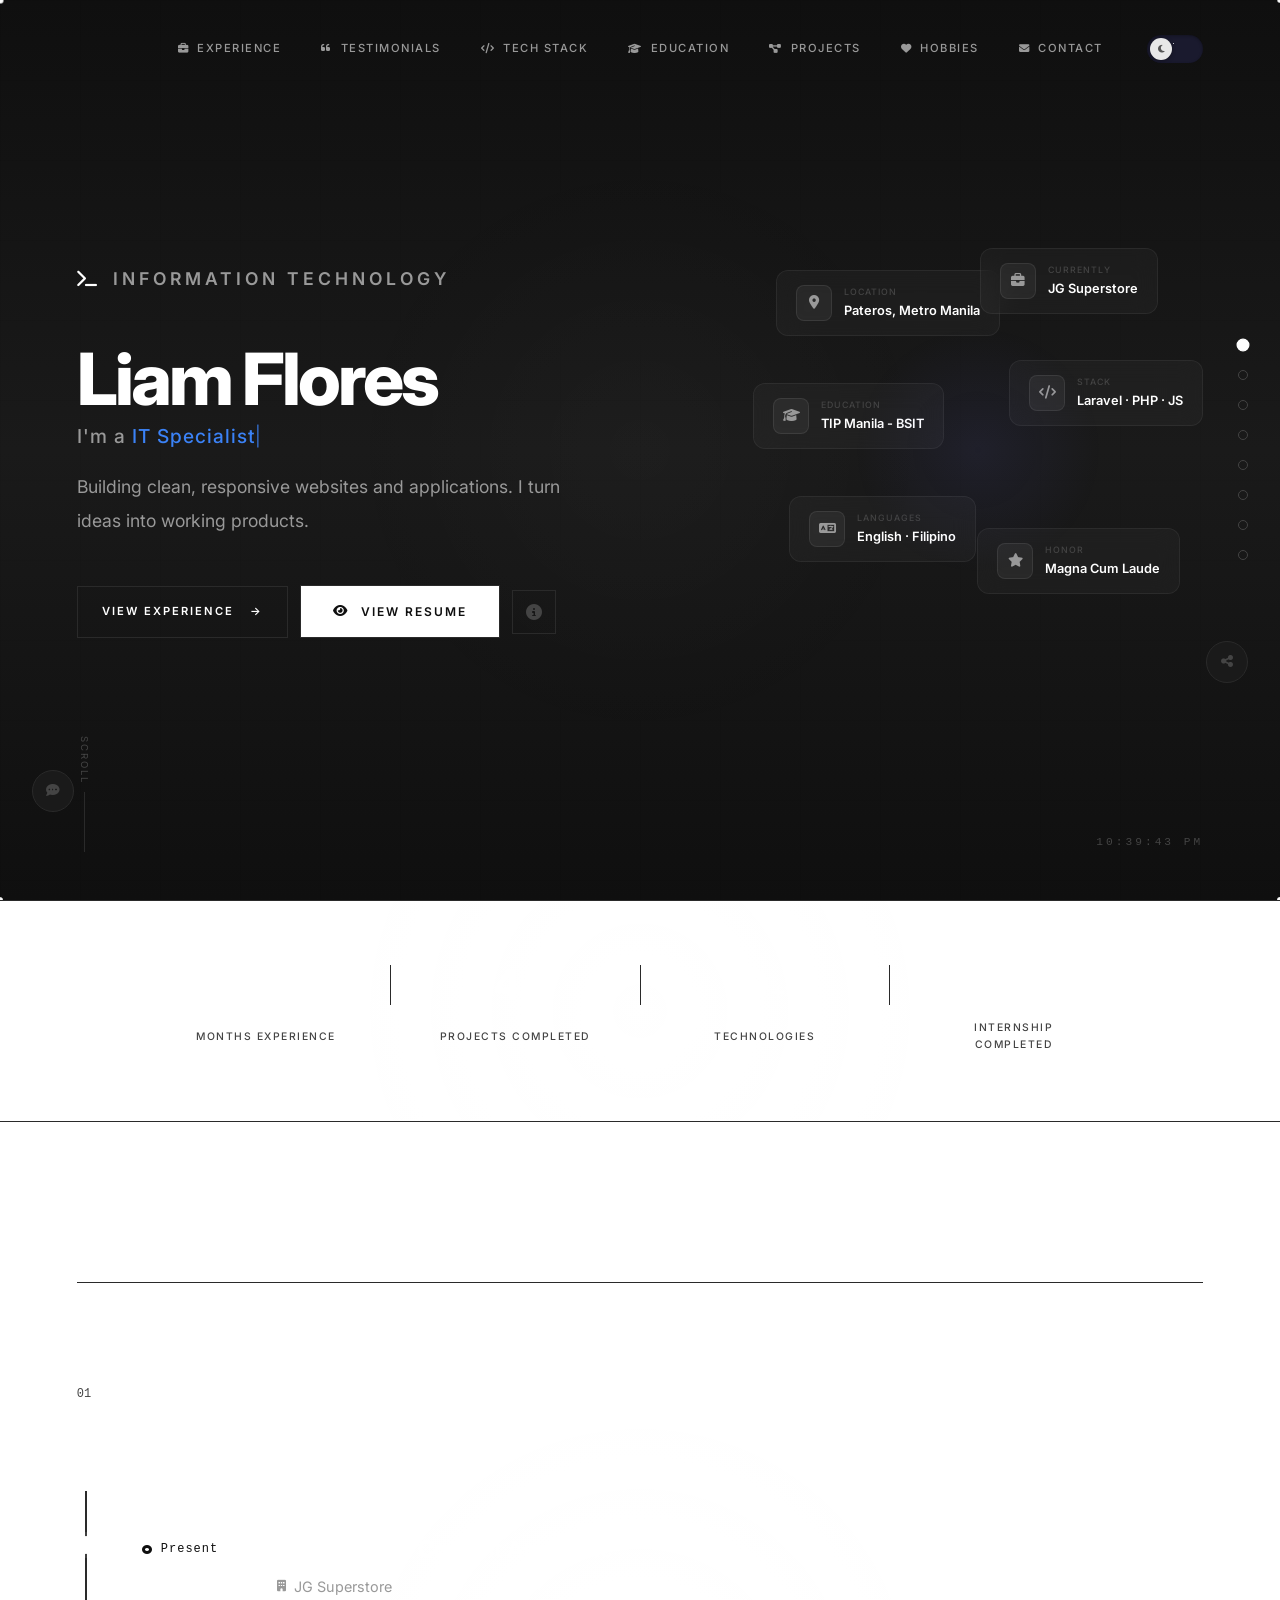
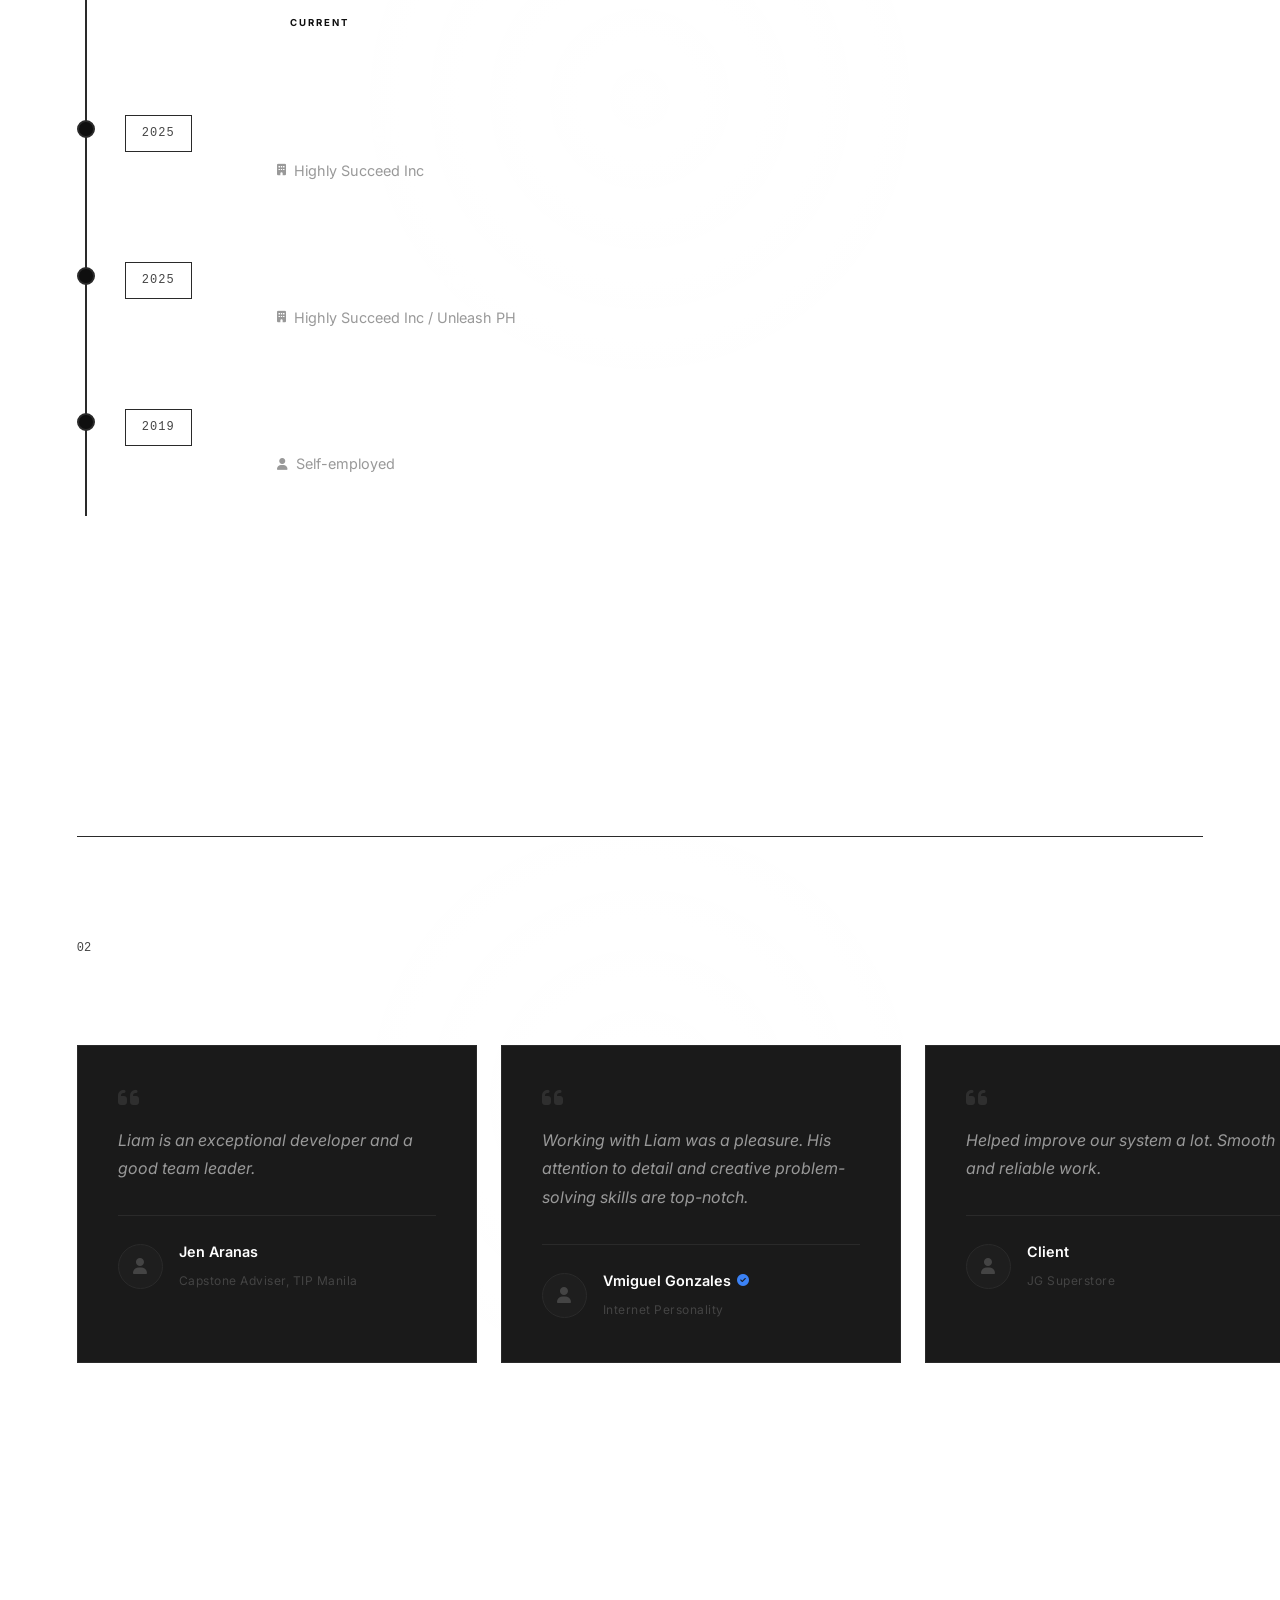
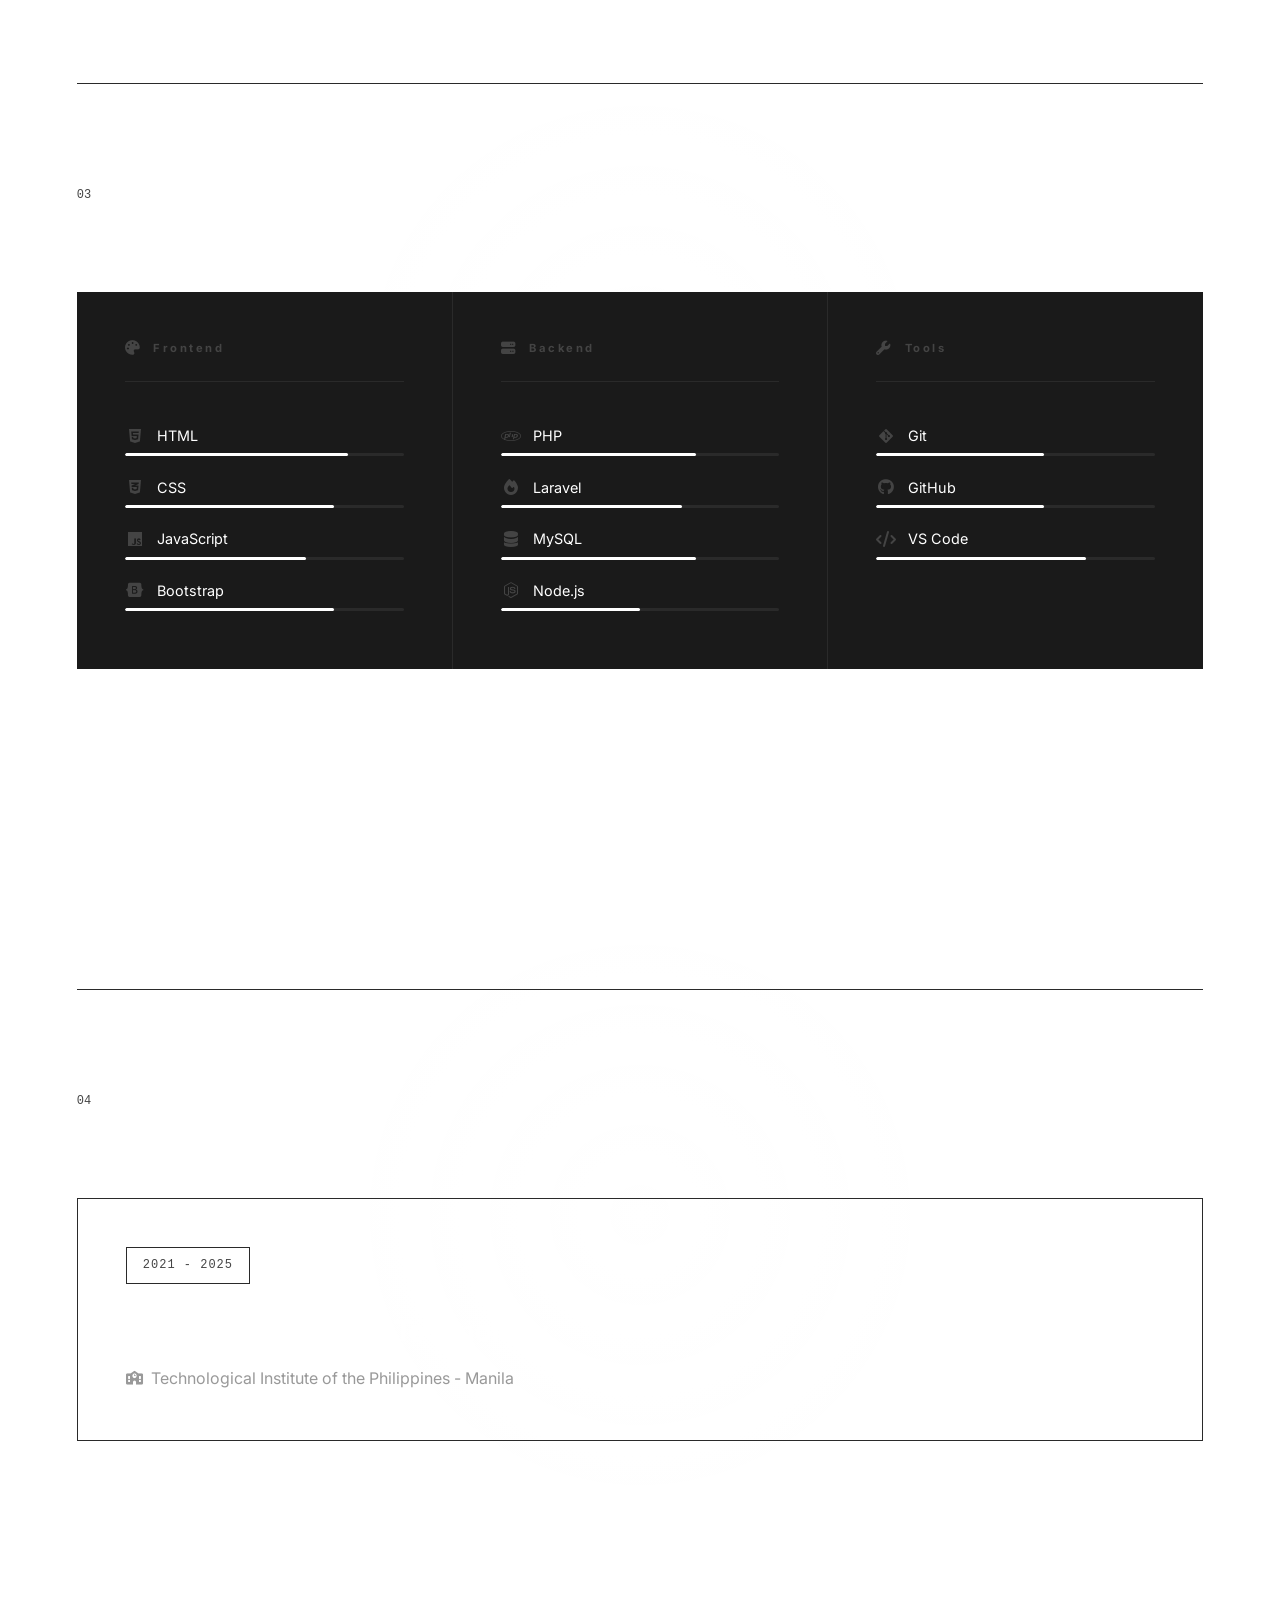
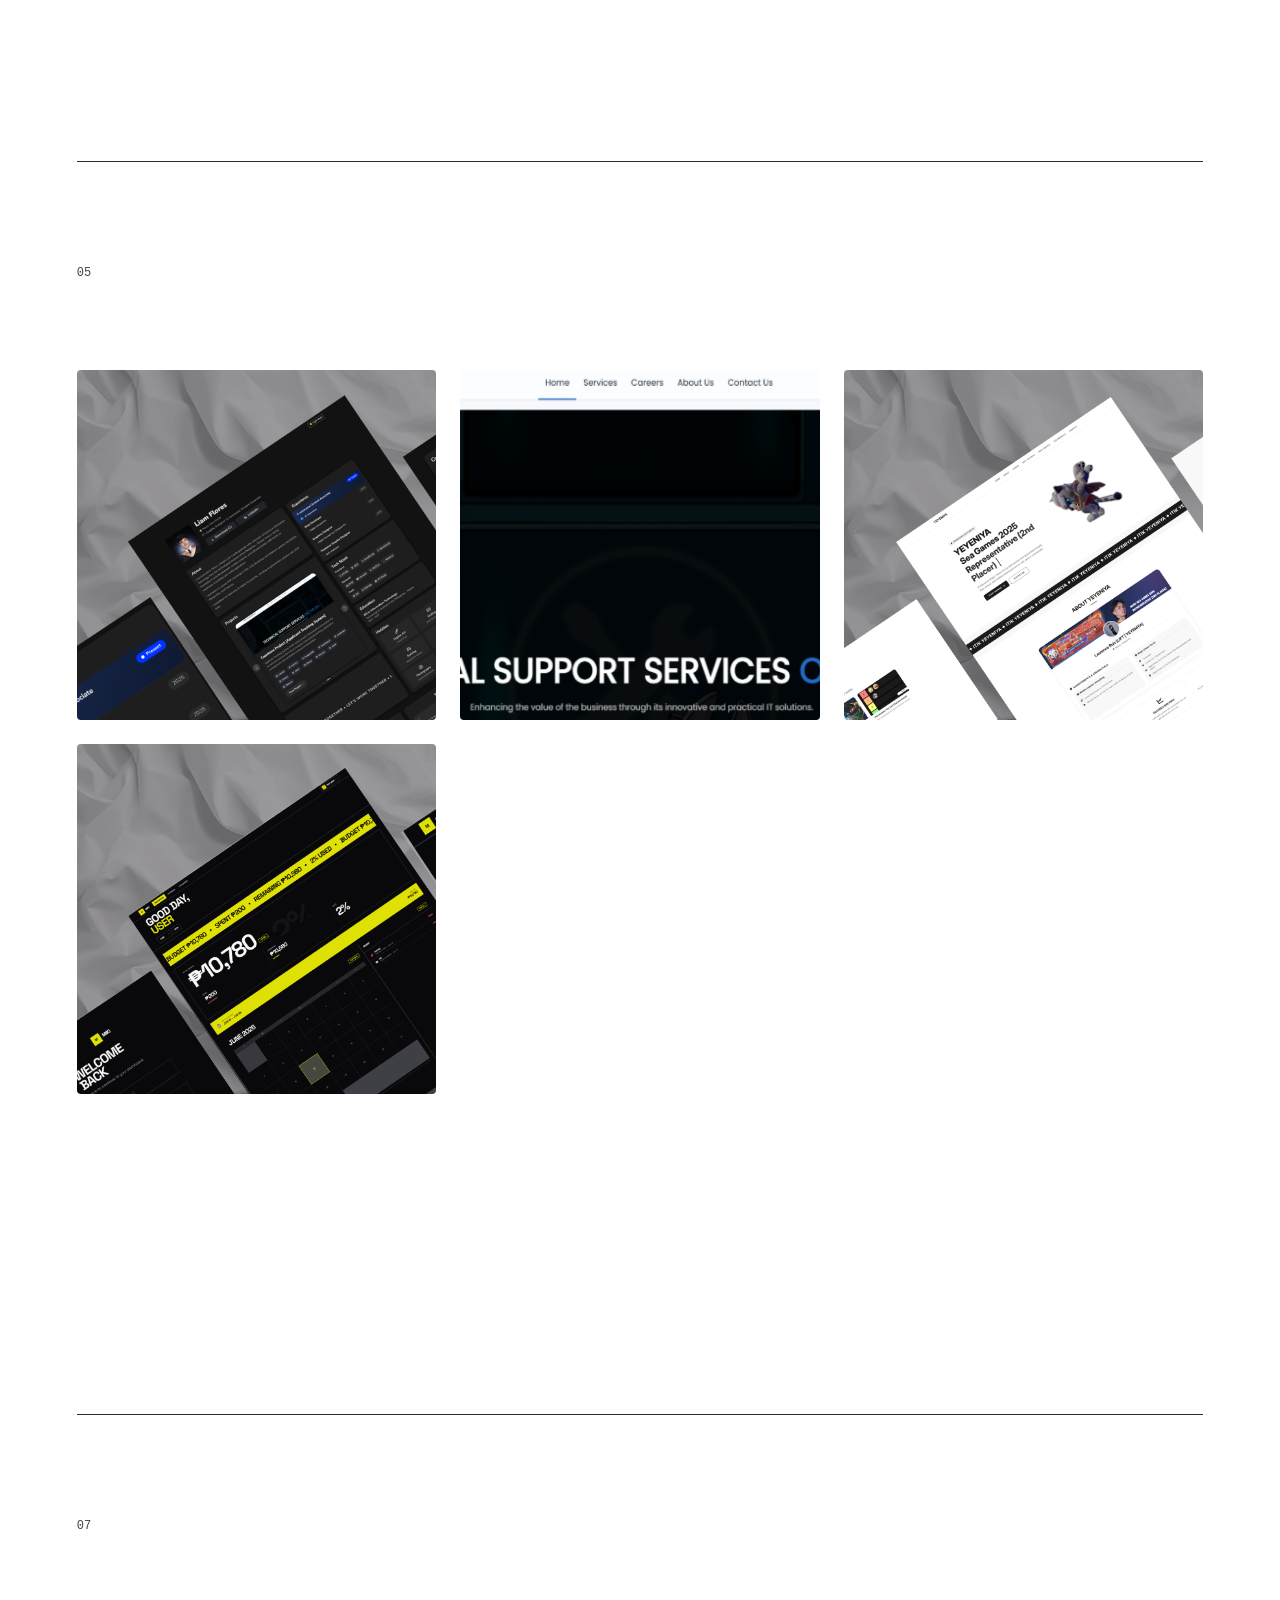
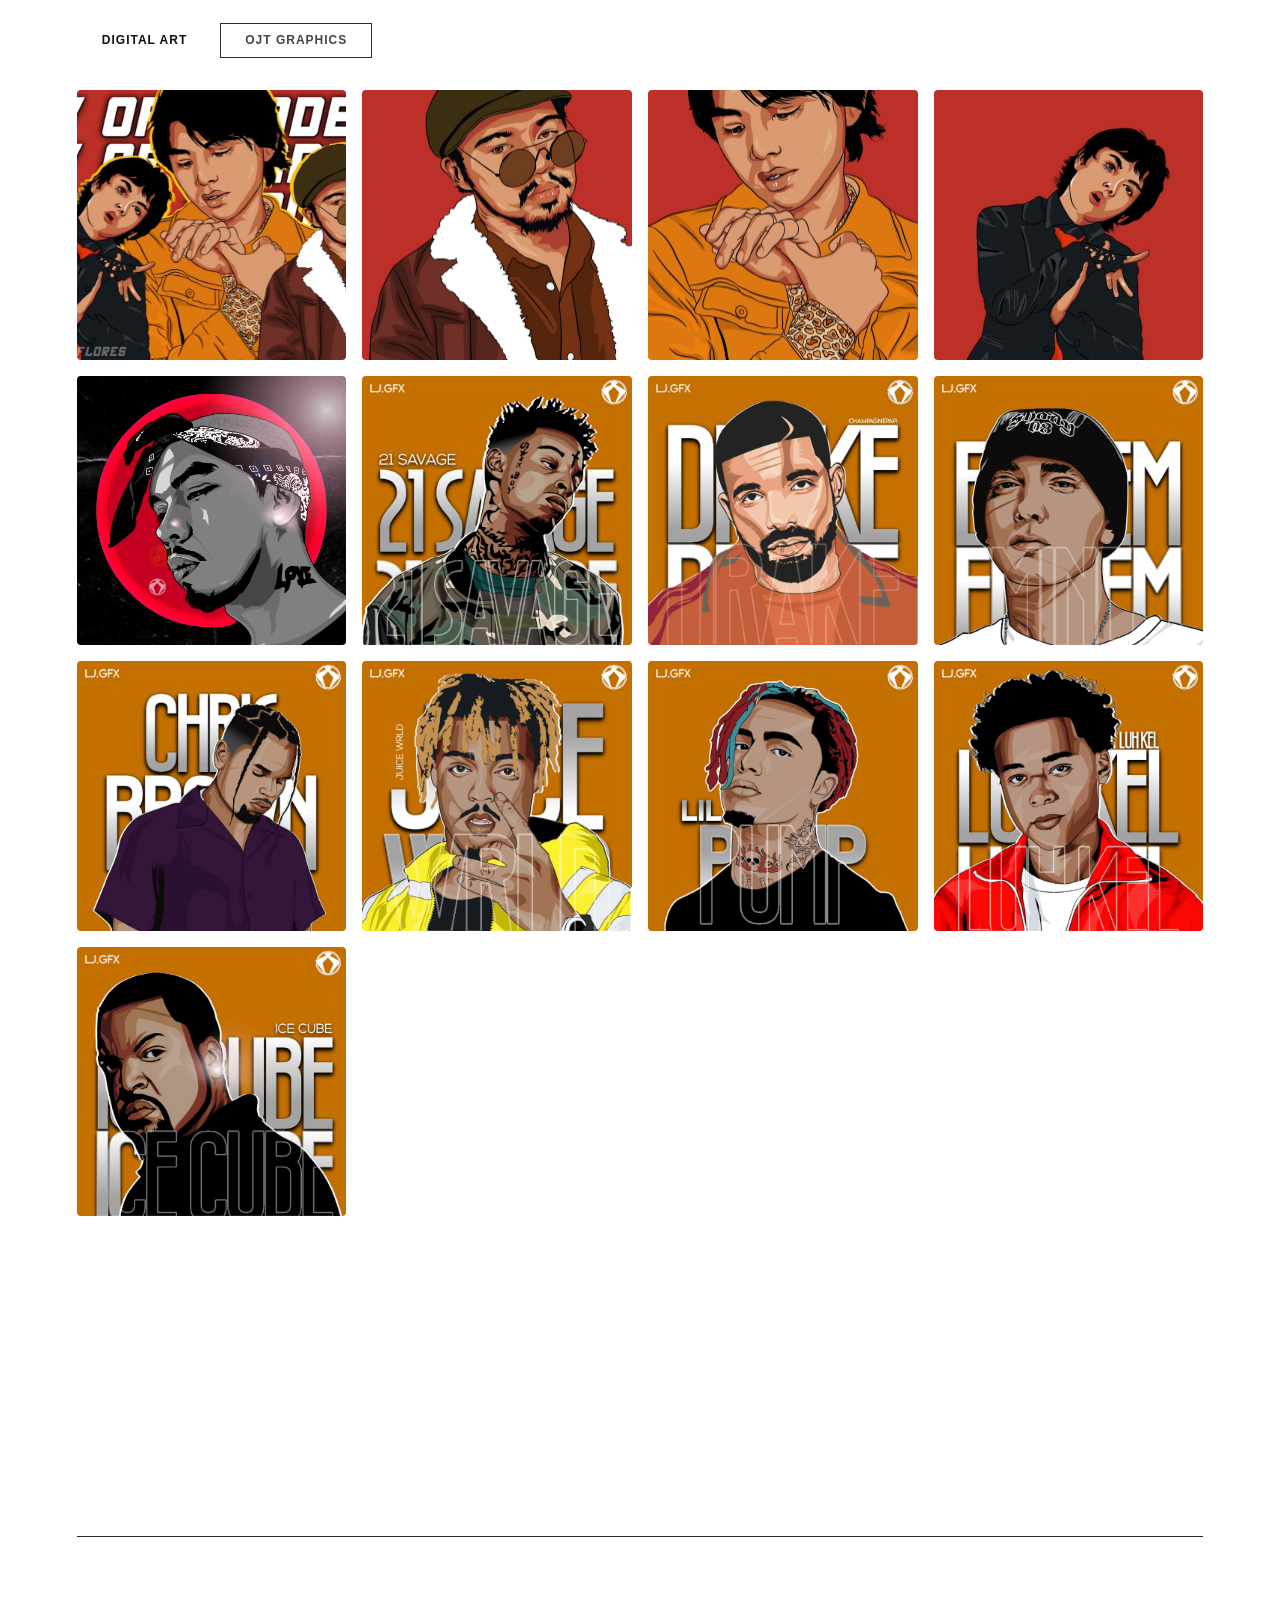
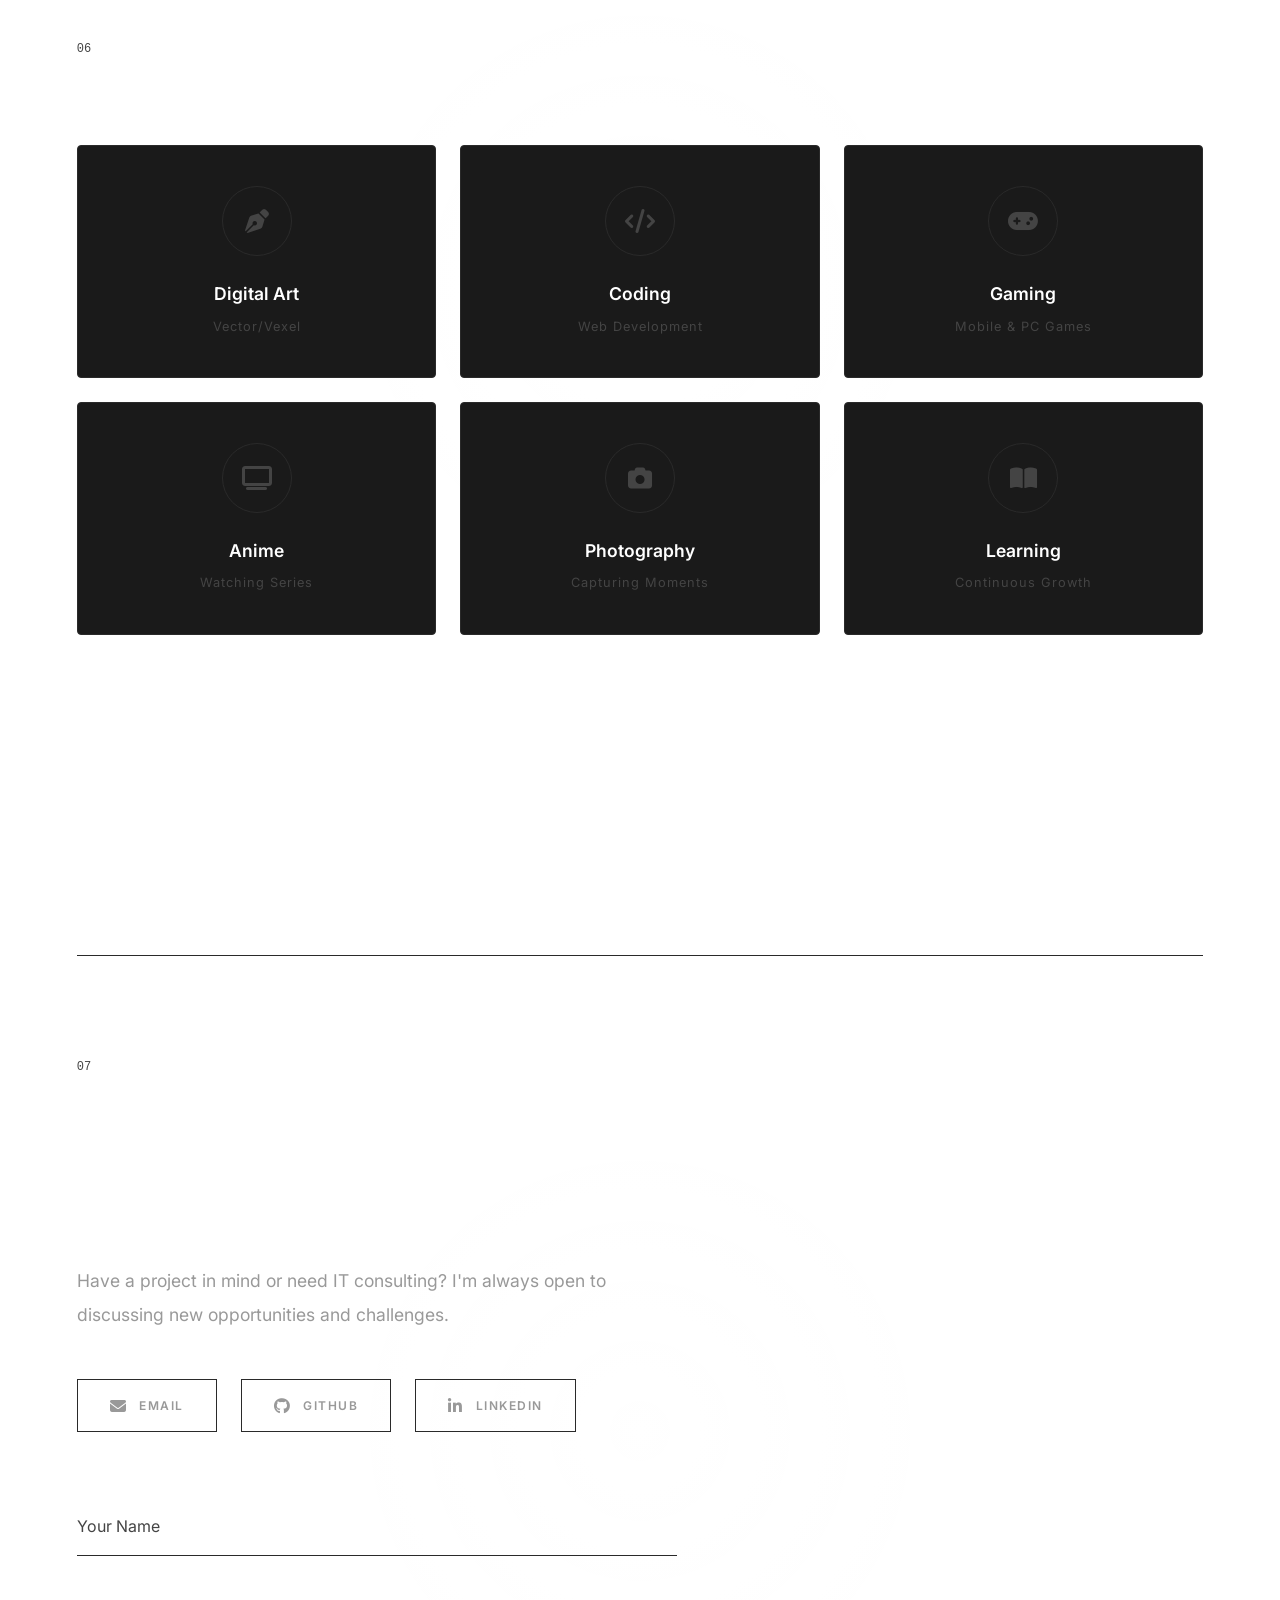
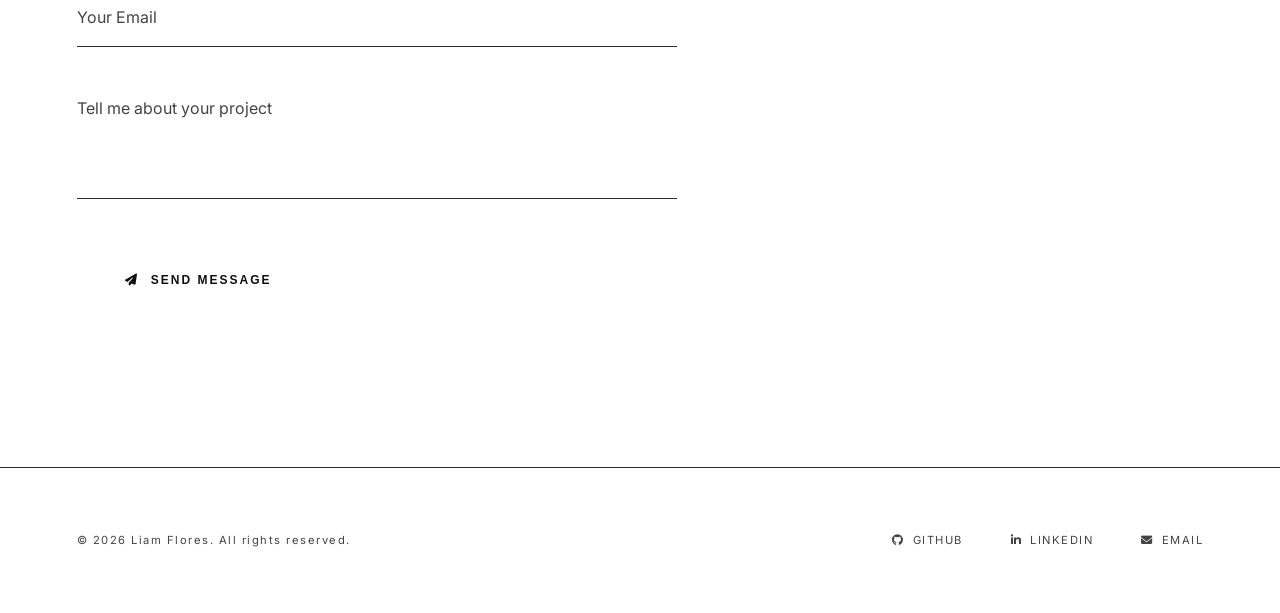
==== index.html @ 5677b43a "fix profile pic to jpg" ====
<!DOCTYPE html>
<html lang="en">
<head>
    <meta charset="UTF-8">
    <meta name="viewport" content="width=device-width, initial-scale=1.0">
    <title>Liam Flores | IT Specialist & Systems Engineer</title>
    <meta name="description" content="Portfolio of Liam Jed M. Flores - IT Specialist & Systems Engineer specializing in Laravel, PHP, JavaScript, and web development.">
    <meta name="keywords" content="Liam Flores, IT Specialist, Web Developer, Laravel, PHP, JavaScript, Portfolio">
    <meta name="author" content="Liam Jed M. Flores">

    <!-- Open Graph -->
    <meta property="og:title" content="Liam Flores | IT Specialist & Systems Engineer">
    <meta property="og:description" content="Magna Cum Laude graduate specializing in Laravel, PHP, JavaScript, and web development.">
    <meta property="og:type" content="website">
    <meta property="og:url" content="https://liamflores.dev">
    <meta property="og:image" content="https://placehold.co/1200x630/0f0f0f/ffffff?text=LF+Portfolio">

    <!-- Twitter Card -->
    <meta name="twitter:card" content="summary_large_image">
    <meta name="twitter:title" content="Liam Flores | IT Specialist & Systems Engineer">
    <meta name="twitter:description" content="Magna Cum Laude graduate specializing in Laravel, PHP, JavaScript, and web development.">
    <meta name="twitter:image" content="https://placehold.co/1200x630/0f0f0f/ffffff?text=LF+Portfolio">

    <!-- Favicon -->
    <link rel="icon" type="image/svg+xml" href="data:image/svg+xml,<svg xmlns='http://www.w3.org/2000/svg' viewBox='0 0 100 100'><rect width='100' height='100' rx='20' fill='%230f0f0f'/><text x='50' y='68' font-family='Inter,sans-serif' font-size='42' font-weight='800' fill='white' text-anchor='middle'>LF</text></svg>">

    <link rel="stylesheet" href="css/style.css">
    <link href="https://fonts.googleapis.com/css2?family=Inter:wght@400;500;600;700;800&display=swap" rel="stylesheet">
    <link rel="stylesheet" href="https://cdnjs.cloudflare.com/ajax/libs/font-awesome/6.5.1/css/all.min.css">
</head>
<body>
    <div class="page-transition" id="pageTransition"></div>
    <canvas id="particleCanvas"></canvas>
    <div class="scroll-progress" id="scrollProgress"></div>
    <div class="cursor-trail" id="cursorTrail"></div>
    <div class="cursor-tooltip" id="cursorTooltip"></div>

    <nav class="navbar">
        <ul class="nav-links">
            <li><a href="#experience"><i class="fa-solid fa-briefcase"></i> Experience</a></li>
            <li><a href="#testimonials"><i class="fa-solid fa-quote-left"></i> Testimonials</a></li>
            <li><a href="#techstack"><i class="fa-solid fa-code"></i> Tech Stack</a></li>
            <li><a href="#education"><i class="fa-solid fa-graduation-cap"></i> Education</a></li>
            <li><a href="#projects"><i class="fa-solid fa-diagram-project"></i> Projects</a></li>
            <li><a href="#hobbies"><i class="fa-solid fa-heart"></i> Hobbies</a></li>
            <li><a href="#contact"><i class="fa-solid fa-envelope"></i> Contact</a></li>
        </ul>
        <div class="nav-right">
            <button class="theme-toggle" id="themeToggle" aria-label="Toggle theme">
                <div class="toggle-track">
                    <div class="toggle-stars">
                        <span></span><span></span><span></span>
                    </div>
                    <div class="toggle-knob">
                        <i class="fa-solid fa-sun"></i>
                        <i class="fa-solid fa-moon"></i>
                    </div>
                </div>
            </button>
            <button class="mobile-menu-btn" id="mobileMenuBtn">
                <span></span>
                <span></span>
                <span></span>
            </button>
        </div>
    </nav>

    <div class="mobile-menu" id="mobileMenu">
        <ul class="mobile-nav-links">
            <li><a href="#experience"><i class="fa-solid fa-briefcase"></i> Experience</a></li>
            <li><a href="#testimonials"><i class="fa-solid fa-quote-left"></i> Testimonials</a></li>
            <li><a href="#techstack"><i class="fa-solid fa-code"></i> Tech Stack</a></li>
            <li><a href="#education"><i class="fa-solid fa-graduation-cap"></i> Education</a></li>
            <li><a href="#projects"><i class="fa-solid fa-diagram-project"></i> Projects</a></li>
            <li><a href="#hobbies"><i class="fa-solid fa-heart"></i> Hobbies</a></li>
            <li><a href="#contact"><i class="fa-solid fa-envelope"></i> Contact</a></li>
        </ul>
    </div>

    <section class="hero" id="hero">
        <div class="hero-grid"></div>
        <div class="hero-content">
            <p class="hero-label"><i class="fa-solid fa-terminal"></i> Information Technology</p>
            <h1 class="hero-name">
                <span class="name-main">Liam Flores</span>
                <span class="name-role">I'm a <span class="role-accent" id="typingRole">IT Specialist</span><span class="cursor-blink">|</span></span>
            </h1>
            <p class="hero-subtitle">Building clean, responsive websites and applications. I turn ideas into working products.</p>
            <div class="hero-buttons">
                <a href="#experience" class="cta-button">View Experience <span class="arrow">→</span></a>
                <a href="#" class="resume-btn" id="resumeBtn"><i class="fa-solid fa-eye"></i> View Resume</a>
                <button class="about-btn" id="aboutBtn" title="About Me"><i class="fa-solid fa-circle-info"></i></button>
            </div>
        </div>
        <div class="hero-visual" id="heroVisual">
            <div class="glass-card glass-1" data-speed="2">
                <div class="glass-icon"><i class="fa-solid fa-location-dot"></i></div>
                <div class="glass-info">
                    <span class="glass-label">Location</span>
                    <span class="glass-value">Pateros, Metro Manila</span>
                </div>
            </div>
            <div class="glass-card glass-2" data-speed="4">
                <div class="glass-icon"><i class="fa-solid fa-briefcase"></i></div>
                <div class="glass-info">
                    <span class="glass-label">Currently</span>
                    <span class="glass-value">JG Superstore</span>
                </div>
            </div>
            <div class="glass-card glass-3" data-speed="3">
                <div class="glass-icon"><i class="fa-solid fa-graduation-cap"></i></div>
                <div class="glass-info">
                    <span class="glass-label">Education</span>
                    <span class="glass-value">TIP Manila - BSIT</span>
                </div>
            </div>
            <div class="glass-card glass-4" data-speed="5">
                <div class="glass-icon"><i class="fa-solid fa-code"></i></div>
                <div class="glass-info">
                    <span class="glass-label">Stack</span>
                    <span class="glass-value">Laravel · PHP · JS</span>
                </div>
            </div>
            <div class="glass-card glass-5" data-speed="2.5">
                <div class="glass-icon"><i class="fa-solid fa-language"></i></div>
                <div class="glass-info">
                    <span class="glass-label">Languages</span>
                    <span class="glass-value">English · Filipino</span>
                </div>
            </div>
            <div class="glass-card glass-6" data-speed="3.5">
                <div class="glass-icon"><i class="fa-solid fa-star"></i></div>
                <div class="glass-info">
                    <span class="glass-label">Honor</span>
                    <span class="glass-value">Magna Cum Laude</span>
                </div>
            </div>
            <div class="glass-glow"></div>
        </div>
        <div class="scroll-indicator">
            <span>Scroll</span>
            <div class="scroll-line"></div>
        </div>
        <div class="local-time" id="localTime"></div>
    </section>

    <section class="stats-section">
        <div class="stats-container">
            <div class="stat-item">
                <div class="stat-value"><span class="stat-number" data-target="1">0</span><span class="stat-plus">+</span></div>
                <span class="stat-label">Months Experience</span>
            </div>
            <div class="stat-divider"></div>
            <div class="stat-item">
                <div class="stat-value"><span class="stat-number" data-target="4">0</span><span class="stat-plus">+</span></div>
                <span class="stat-label">Projects Completed</span>
            </div>
            <div class="stat-divider"></div>
            <div class="stat-item">
                <div class="stat-value"><span class="stat-number" data-target="9">0</span><span class="stat-plus">+</span></div>
                <span class="stat-label">Technologies</span>
            </div>
            <div class="stat-divider"></div>
            <div class="stat-item">
                <div class="stat-value"><span class="stat-number" data-target="1">0</span><span class="stat-plus"></span></div>
                <span class="stat-label">Internship Completed</span>
            </div>
        </div>
    </section>

    <section class="experience" id="experience">
        <div class="section-divider"></div>
        <div class="section-header">
            <span class="section-number">01</span>
            <h2><i class="fa-solid fa-briefcase"></i> Experience</h2>
        </div>
        <div class="experience-list">
            <div class="timeline-line"></div>
            <div class="experience-item current">
                <div class="exp-left">
                    <span class="exp-date current-badge"><i class="fa-solid fa-circle-dot"></i> Present</span>
                </div>
                <div class="exp-dot"></div>
                <div class="exp-right">
                    <h3>E-commerce Content Associate</h3>
                    <p class="exp-company"><i class="fa-solid fa-building"></i> JG Superstore</p>
                    <span class="current-label">CURRENT</span>
                </div>
            </div>
            <div class="experience-item">
                <div class="exp-left">
                    <span class="exp-date">2025</span>
                </div>
                <div class="exp-dot"></div>
                <div class="exp-right">
                    <h3>Web Developer</h3>
                    <p class="exp-company"><i class="fa-solid fa-building"></i> Highly Succeed Inc</p>
                </div>
            </div>
            <div class="experience-item">
                <div class="exp-left">
                    <span class="exp-date">2025</span>
                </div>
                <div class="exp-dot"></div>
                <div class="exp-right">
                    <h3>Graphics Designer</h3>
                    <p class="exp-company"><i class="fa-solid fa-building"></i> Highly Succeed Inc / Unleash PH</p>
                </div>
            </div>
            <div class="experience-item">
                <div class="exp-left">
                    <span class="exp-date">2019</span>
                </div>
                <div class="exp-dot"></div>
                <div class="exp-right">
                    <h3>Freelance Graphic Designer</h3>
                    <p class="exp-company"><i class="fa-solid fa-user"></i> Self-employed</p>
                </div>
            </div>
        </div>
    </section>

    <section class="testimonials" id="testimonials">
        <div class="section-divider"></div>
        <div class="section-header">
            <span class="section-number">02</span>
            <h2><i class="fa-solid fa-quote-left"></i> Testimonials</h2>
        </div>
        <div class="testimonials-track">
            <div class="testimonial-card">
                <div class="testimonial-quote">
                    <i class="fa-solid fa-quote-left"></i>
                    <p>Liam is an exceptional developer and a good team leader.</p>
                </div>
                <div class="testimonial-author">
                    <div class="testimonial-avatar">
                        <i class="fa-solid fa-user"></i>
                    </div>
                    <div class="testimonial-info">
                        <h4>Jen Aranas</h4>
                        <span>Capstone Adviser, TIP Manila</span>
                    </div>
                </div>
            </div>
            <div class="testimonial-card">
                <div class="testimonial-quote">
                    <i class="fa-solid fa-quote-left"></i>
                    <p>Working with Liam was a pleasure. His attention to detail and creative problem-solving skills are top-notch.</p>
                </div>
                <div class="testimonial-author">
                    <div class="testimonial-avatar">
                        <i class="fa-solid fa-user"></i>
                    </div>
                    <div class="testimonial-info">
                        <h4>Vmiguel Gonzales <i class="fa-solid fa-circle-check verified-badge"></i></h4>
                        <span>Internet Personality</span>
                    </div>
                </div>
            </div>
            <div class="testimonial-card">
                <div class="testimonial-quote">
                    <i class="fa-solid fa-quote-left"></i>
                    <p>Helped improve our system a lot. Smooth and reliable work.</p>
                </div>
                <div class="testimonial-author">
                    <div class="testimonial-avatar">
                        <i class="fa-solid fa-user"></i>
                    </div>
                    <div class="testimonial-info">
                        <h4>Client</h4>
                        <span>JG Superstore</span>
                    </div>
                </div>
            </div>
            <div class="testimonial-card">
                <div class="testimonial-quote">
                    <i class="fa-solid fa-quote-left"></i>
                    <p>Liam is an exceptional developer and a good team leader.</p>
                </div>
                <div class="testimonial-author">
                    <div class="testimonial-avatar">
                        <i class="fa-solid fa-user"></i>
                    </div>
                    <div class="testimonial-info">
                        <h4>Jen Aranas</h4>
                        <span>Capstone Adviser, TIP Manila</span>
                    </div>
                </div>
            </div>
            <div class="testimonial-card">
                <div class="testimonial-quote">
                    <i class="fa-solid fa-quote-left"></i>
                    <p>Working with Liam was a pleasure. His attention to detail and creative problem-solving skills are top-notch.</p>
                </div>
                <div class="testimonial-author">
                    <div class="testimonial-avatar">
                        <i class="fa-solid fa-user"></i>
                    </div>
                    <div class="testimonial-info">
                        <h4>Vmiguel Gonzales <i class="fa-solid fa-circle-check verified-badge"></i></h4>
                        <span>Internet Personality</span>
                    </div>
                </div>
            </div>
            <div class="testimonial-card">
                <div class="testimonial-quote">
                    <i class="fa-solid fa-quote-left"></i>
                    <p>Helped improve our system a lot. Smooth and reliable work.</p>
                </div>
                <div class="testimonial-author">
                    <div class="testimonial-avatar">
                        <i class="fa-solid fa-user"></i>
                    </div>
                    <div class="testimonial-info">
                        <h4>Client</h4>
                        <span>JG Superstore</span>
                    </div>
                </div>
            </div>
        </div>
    </section>

    <section class="techstack" id="techstack">
        <div class="section-divider"></div>
        <div class="section-header">
            <span class="section-number">03</span>
            <h2><i class="fa-solid fa-laptop-code"></i> Tech Stack</h2>
        </div>
        <div class="skills-grid">
            <div class="skill-category">
                <h4><i class="fa-solid fa-palette"></i> Frontend</h4>
                <ul>
                    <li>
                        <div class="skill-info"><i class="fa-brands fa-html5"></i> <span>HTML</span></div>
                        <div class="skill-bar"><div class="skill-fill" data-width="80"></div></div>
                    </li>
                    <li>
                        <div class="skill-info"><i class="fa-brands fa-css3-alt"></i> <span>CSS</span></div>
                        <div class="skill-bar"><div class="skill-fill" data-width="75"></div></div>
                    </li>
                    <li>
                        <div class="skill-info"><i class="fa-brands fa-js"></i> <span>JavaScript</span></div>
                        <div class="skill-bar"><div class="skill-fill" data-width="65"></div></div>
                    </li>
                    <li>
                        <div class="skill-info"><i class="fa-brands fa-bootstrap"></i> <span>Bootstrap</span></div>
                        <div class="skill-bar"><div class="skill-fill" data-width="75"></div></div>
                    </li>
                </ul>
            </div>
            <div class="skill-category">
                <h4><i class="fa-solid fa-server"></i> Backend</h4>
                <ul>
                    <li>
                        <div class="skill-info"><i class="fa-brands fa-php"></i> <span>PHP</span></div>
                        <div class="skill-bar"><div class="skill-fill" data-width="70"></div></div>
                    </li>
                    <li>
                        <div class="skill-info"><i class="fa-solid fa-fire"></i> <span>Laravel</span></div>
                        <div class="skill-bar"><div class="skill-fill" data-width="65"></div></div>
                    </li>
                    <li>
                        <div class="skill-info"><i class="fa-solid fa-database"></i> <span>MySQL</span></div>
                        <div class="skill-bar"><div class="skill-fill" data-width="70"></div></div>
                    </li>
                    <li>
                        <div class="skill-info"><i class="fa-brands fa-node-js"></i> <span>Node.js</span></div>
                        <div class="skill-bar"><div class="skill-fill" data-width="50"></div></div>
                    </li>
                </ul>
            </div>
            <div class="skill-category">
                <h4><i class="fa-solid fa-wrench"></i> Tools</h4>
                <ul>
                    <li>
                        <div class="skill-info"><i class="fa-brands fa-git-alt"></i> <span>Git</span></div>
                        <div class="skill-bar"><div class="skill-fill" data-width="60"></div></div>
                    </li>
                    <li>
                        <div class="skill-info"><i class="fa-brands fa-github"></i> <span>GitHub</span></div>
                        <div class="skill-bar"><div class="skill-fill" data-width="60"></div></div>
                    </li>
                    <li>
                        <div class="skill-info"><i class="fa-solid fa-code"></i> <span>VS Code</span></div>
                        <div class="skill-bar"><div class="skill-fill" data-width="75"></div></div>
                    </li>
                </ul>
            </div>
        </div>
    </section>

    <section class="education" id="education">
        <div class="section-divider"></div>
        <div class="section-header">
            <span class="section-number">04</span>
            <h2><i class="fa-solid fa-graduation-cap"></i> Education</h2>
        </div>
        <div class="education-content">
            <div class="edu-item">
                <span class="edu-year">2021 - 2025</span>
                <h3><i class="fa-solid fa-user-graduate"></i> BS in Information Technology</h3>
                <p class="edu-school"><i class="fa-solid fa-school"></i> Technological Institute of the Philippines - Manila</p>
            </div>
        </div>
    </section>

    <section class="projects" id="projects">
        <div class="section-divider"></div>
        <div class="section-header">
            <span class="section-number">05</span>
            <h2><i class="fa-solid fa-diagram-project"></i> Projects</h2>
        </div>
        <div class="projects-grid">
            <div class="project-thumb-card">
                <div class="project-thumb-img loading">
                    <img src="images/portfoliobg.png" alt="Portfolio Website" onload="this.parentElement.classList.remove('loading')">
                    <div class="project-thumb-shimmer"><div class="shimmer-line"></div><div class="shimmer-line short"></div></div>
                    <div class="project-thumb-overlay">
                        <span class="project-thumb-category">Personal Portfolio</span>
                        <h3>Portfolio Website</h3>
                        <p>Personal portfolio built using Laravel + Bootstrap. Fully responsive with dark mode, interactive elements, and smooth animations.</p>
                        <div class="project-thumb-tech">
                            <span>Laravel</span><span>Bootstrap</span><span>MySQL</span><span>JavaScript</span><span>HTML</span><span>CSS</span>
                        </div>
                        <div class="project-thumb-actions">
                            <a href="https://github.com/liamflores-09" target="_blank" class="project-link-btn"><i class="fa-brands fa-github"></i> GitHub</a>
                        </div>
                    </div>
                </div>
            </div>
            <div class="project-thumb-card">
                <div class="project-thumb-img loading">
                    <img src="images/capstonebg.png" alt="Applicant Tracking System" onload="this.parentElement.classList.remove('loading')">
                    <div class="project-thumb-shimmer"><div class="shimmer-line"></div><div class="shimmer-line short"></div></div>
                    <div class="project-thumb-overlay">
                        <span class="project-thumb-category">Capstone Project</span>
                        <h3>Applicant Tracking System</h3>
                        <p>Built using Laravel to streamline the recruitment process featuring job posting, application management, and candidate tracking.</p>
                        <div class="project-thumb-actions">
                            <a href="pages/ats-project.html" class="project-link-btn"><i class="fa-solid fa-arrow-up-right-from-square"></i> View Details</a>
                            <a href="https://github.com/liamflores-09" target="_blank" class="project-link-btn"><i class="fa-brands fa-github"></i> GitHub</a>
                        </div>
                    </div>
                </div>
            </div>
            <div class="project-thumb-card">
                <div class="project-thumb-img loading">
                    <img src="images/yeyeniya.png" alt="Yeyeniya's Pilot Service" onload="this.parentElement.classList.remove('loading')">
                    <div class="project-thumb-shimmer"><div class="shimmer-line"></div><div class="shimmer-line short"></div></div>
                    <div class="project-thumb-overlay">
                        <span class="project-thumb-category">Pilot Service</span>
                        <h3>Yeyeniya's Pilot Service</h3>
                        <p>Pilot Service for Yeyeniya, a Professional Player of Magic Chess: Go Go</p>
                        <div class="project-thumb-tech">
                            <span>Laravel</span><span>Bootstrap</span><span>MySQL</span><span>JavaScript</span>
                        </div>
                        <div class="project-thumb-notice">
                            <i class="fa-solid fa-triangle-exclamation"></i> Hosted on Vercel Free Tier
                        </div>
                        <div class="project-thumb-actions">
                            <a href="https://yeyeniya.vercel.app/" target="_blank" class="project-link-btn"><i class="fa-solid fa-arrow-up-right-from-square"></i> Live Demo</a>
                            <a href="https://github.com/liamflores-09" target="_blank" class="project-link-btn"><i class="fa-brands fa-github"></i> GitHub</a>
                        </div>
                    </div>
                </div>
            </div>
            <div class="project-thumb-card">
                <div class="project-thumb-img loading">
                    <img src="images/budgettracker.png" alt="Personal Budget Tracker (MIK!)" onload="this.parentElement.classList.remove('loading')">
                    <div class="project-thumb-shimmer"><div class="shimmer-line"></div><div class="shimmer-line short"></div></div>
                    <div class="project-thumb-overlay">
                        <span class="project-thumb-category">Kinetic Typography</span>
                        <h3>Personal Budget Tracker (MIK!)</h3>
                        <p>A brutalist finance dashboard built with Laravel, Vue 3, Inertia.js, and Tailwind CSS. Features kinetic typography, hard color inversions, and connected card grids. Assisted by Xiaomi MiMo Code.</p>
                        <div class="project-thumb-tech">
                            <span>Laravel</span><span>Vue 3</span><span>Inertia.js</span><span>Tailwind CSS</span><span style="background:rgba(255,255,255,0.05); border-color:rgba(255,255,255,0.15);"><i class="fa-solid fa-robot" style="margin-right:0.3rem; font-size:0.6rem;"></i>MiMo Code</span>
                        </div>
                        <div class="project-thumb-actions">
                            <a href="pages/expense-tracker.html" class="project-link-btn"><i class="fa-solid fa-arrow-up-right-from-square"></i> Case Study</a>
                            <a href="https://github.com/liamflores-09/personal_budget_tracker" target="_blank" class="project-link-btn"><i class="fa-brands fa-github"></i> GitHub</a>
                        </div>
                    </div>
                </div>
            </div>
        </div>
    </section>

    <section class="creative" id="creative">
        <div class="section-divider"></div>
        <div class="section-header">
            <span class="section-number">07</span>
            <h2><i class="fa-solid fa-palette"></i> Creative Work</h2>
        </div>
        <div class="creative-tabs">
            <button class="creative-tab active" data-tab="digital-art">Digital Art</button>
            <button class="creative-tab" data-tab="ojt">OJT Graphics</button>
        </div>
        <div class="creative-grid" id="creativeGrid">
            <div class="creative-item" data-tab="digital-art"><img src="images/art/ivosfull.jpg" alt="Digital Art"><div class="creative-overlay"><span>Digital Art</span></div></div>
            <div class="creative-item" data-tab="digital-art"><img src="images/art/ivos1.jpg" alt="Digital Art"><div class="creative-overlay"><span>Digital Art</span></div></div>
            <div class="creative-item" data-tab="digital-art"><img src="images/art/ivos2.jpg" alt="Digital Art"><div class="creative-overlay"><span>Digital Art</span></div></div>
            <div class="creative-item" data-tab="digital-art"><img src="images/art/ivos3.jpg" alt="Digital Art"><div class="creative-overlay"><span>Digital Art</span></div></div>
            <div class="creative-item" data-tab="digital-art"><img src="images/art/loonie.jpg" alt="Digital Art"><div class="creative-overlay"><span>Digital Art</span></div></div>
            <div class="creative-item" data-tab="digital-art"><img src="images/art/21savage.jpg" alt="Digital Art"><div class="creative-overlay"><span>Digital Art</span></div></div>
            <div class="creative-item" data-tab="digital-art"><img src="images/art/drake.jpg" alt="Digital Art"><div class="creative-overlay"><span>Digital Art</span></div></div>
            <div class="creative-item" data-tab="digital-art"><img src="images/art/eminem.jpg" alt="Digital Art"><div class="creative-overlay"><span>Digital Art</span></div></div>
            <div class="creative-item" data-tab="digital-art"><img src="images/art/chrisbrown.jpg" alt="Digital Art"><div class="creative-overlay"><span>Digital Art</span></div></div>
            <div class="creative-item" data-tab="digital-art"><img src="images/art/juice.jpg" alt="Digital Art"><div class="creative-overlay"><span>Digital Art</span></div></div>
            <div class="creative-item" data-tab="digital-art"><img src="images/art/lilpump.jpg" alt="Digital Art"><div class="creative-overlay"><span>Digital Art</span></div></div>
            <div class="creative-item" data-tab="digital-art"><img src="images/art/luhkel.jpg" alt="Digital Art"><div class="creative-overlay"><span>Digital Art</span></div></div>
            <div class="creative-item" data-tab="digital-art"><img src="images/art/icecube.jpg" alt="Digital Art"><div class="creative-overlay"><span>Digital Art</span></div></div>
            <div class="creative-item" data-tab="digital-art"><img src="images/art/xxx.jpg" alt="Digital Art"><div class="creative-overlay"><span>Digital Art</span></div></div>
            <div class="creative-item hidden" data-tab="ojt"><img src="images/ojt/1.png" alt="OJT Graphics"><div class="creative-overlay"><span>OJT Graphics</span></div></div>
            <div class="creative-item hidden" data-tab="ojt"><img src="images/ojt/2.png" alt="OJT Graphics"><div class="creative-overlay"><span>OJT Graphics</span></div></div>
            <div class="creative-item hidden" data-tab="ojt"><img src="images/ojt/3.png" alt="OJT Graphics"><div class="creative-overlay"><span>OJT Graphics</span></div></div>
            <div class="creative-item hidden" data-tab="ojt"><img src="images/ojt/4.png" alt="OJT Graphics"><div class="creative-overlay"><span>OJT Graphics</span></div></div>
            <div class="creative-item hidden" data-tab="ojt"><img src="images/ojt/5.png" alt="OJT Graphics"><div class="creative-overlay"><span>OJT Graphics</span></div></div>
            <div class="creative-item hidden" data-tab="ojt"><img src="images/ojt/6.png" alt="OJT Graphics"><div class="creative-overlay"><span>OJT Graphics</span></div></div>
            <div class="creative-item hidden" data-tab="ojt"><img src="images/ojt/7.png" alt="OJT Graphics"><div class="creative-overlay"><span>OJT Graphics</span></div></div>
            <div class="creative-item hidden" data-tab="ojt"><img src="images/ojt/8.png" alt="OJT Graphics"><div class="creative-overlay"><span>OJT Graphics</span></div></div>
        </div>
    </section>

    <section class="hobbies" id="hobbies">
        <div class="section-divider"></div>
        <div class="section-header">
            <span class="section-number">06</span>
            <h2><i class="fa-solid fa-star"></i> Hobbies</h2>
        </div>
        <div class="hobbies-grid">
            <div class="hobby-item">
                <span class="hobby-icon"><i class="fa-solid fa-pen-nib"></i></span>
                <h4>Digital Art</h4>
                <p>Vector/Vexel</p>
            </div>
            <div class="hobby-item">
                <span class="hobby-icon"><i class="fa-solid fa-code"></i></span>
                <h4>Coding</h4>
                <p>Web Development</p>
            </div>
            <div class="hobby-item">
                <span class="hobby-icon"><i class="fa-solid fa-gamepad"></i></span>
                <h4>Gaming</h4>
                <p>Mobile & PC Games</p>
            </div>
            <div class="hobby-item">
                <span class="hobby-icon"><i class="fa-solid fa-tv"></i></span>
                <h4>Anime</h4>
                <p>Watching Series</p>
            </div>
            <div class="hobby-item">
                <span class="hobby-icon"><i class="fa-solid fa-camera"></i></span>
                <h4>Photography</h4>
                <p>Capturing Moments</p>
            </div>
            <div class="hobby-item">
                <span class="hobby-icon"><i class="fa-solid fa-book-open"></i></span>
                <h4>Learning</h4>
                <p>Continuous Growth</p>
            </div>
        </div>
    </section>

    <section class="contact" id="contact">
        <div class="section-divider"></div>
        <div class="section-header">
            <span class="section-number">07</span>
            <h2><i class="fa-solid fa-paper-plane"></i> Contact</h2>
        </div>
        <div class="contact-content">
            <h3>Let's Connect</h3>
            <p class="contact-text">Have a project in mind or need IT consulting? I'm always open to discussing new opportunities and challenges.</p>
            <div class="social-links">
                <a href="mailto:liamjedmflores@gmail.com"><i class="fa-solid fa-envelope"></i> Email</a>
                <a href="https://github.com/liamflores-09" target="_blank"><i class="fa-brands fa-github"></i> GitHub</a>
                <a href="https://linkedin.com/in/liamjedmflores" target="_blank"><i class="fa-brands fa-linkedin-in"></i> LinkedIn</a>
            </div>
            <form class="contact-form" name="contact" method="POST" action="https://api.web3forms.com/submit" id="contactForm">
                <input type="hidden" name="access_key" value="01b7820c-d853-4dc5-aae1-3401a186a8d4">
                <input type="hidden" name="form-name" value="contact">
                <input type="hidden" name="subject" value="New Contact from Portfolio">
                <input type="checkbox" name="bot-field" style="display:none">
                <div class="form-group">
                    <input type="text" name="name" placeholder="Your Name" required>
                </div>
                <div class="form-group">
                    <input type="email" name="email" placeholder="Your Email" required>
                </div>
                <div class="form-group">
                    <textarea name="message" placeholder="Tell me about your project" rows="4" required></textarea>
                </div>
                <button type="submit"><i class="fa-solid fa-paper-plane"></i> Send Message</button>
                <div class="form-success" id="formSuccess">
                    <div class="form-success-icon"><i class="fa-solid fa-check"></i></div>
                    <h4>Message Sent!</h4>
                    <p>Thanks for reaching out. I'll get back to you soon.</p>
                </div>
            </form>
        </div>
    </section>

    <button class="back-to-top" id="backToTop">
        <i class="fa-solid fa-arrow-up"></i>
    </button>

    <div class="share-widget" id="shareWidget">
        <button class="share-toggle" id="shareToggle"><i class="fa-solid fa-share-nodes"></i></button>
        <div class="share-options">
            <a href="https://www.linkedin.com/sharing/share-offsite/?url=https://liamflores.dev" target="_blank" class="share-option" title="LinkedIn"><i class="fa-brands fa-linkedin-in"></i></a>
            <a href="https://twitter.com/intent/tweet?text=Check%20out%20Liam%20Flores%27%20portfolio&url=https://liamflores.dev" target="_blank" class="share-option" title="Twitter"><i class="fa-brands fa-x-twitter"></i></a>
            <button class="share-option" id="copyLink" title="Copy Link"><i class="fa-solid fa-link"></i></button>
        </div>
    </div>

    <footer class="footer">
        <div class="footer-text">© 2026 Liam Flores. All rights reserved.</div>
        <div class="footer-links">
            <a href="https://github.com/liamflores-09" target="_blank"><i class="fa-brands fa-github"></i> GitHub</a>
            <a href="https://linkedin.com/in/liamjedmflores" target="_blank"><i class="fa-brands fa-linkedin-in"></i> LinkedIn</a>
            <a href="mailto:liamjedmflores@gmail.com"><i class="fa-solid fa-envelope"></i> Email</a>
        </div>
    </footer>

    <div class="modal-overlay" id="aboutModal">
        <div class="modal-glass">
            <button class="modal-close" id="modalClose"><i class="fa-solid fa-xmark"></i></button>

            <!-- Cover Photo -->
            <div class="profile-cover">
                    <img src="images/coverphoto.png" alt="Cover">
                <div class="profile-cover-fade"></div>
            </div>

            <!-- Profile Info -->
            <div class="profile-info">
                <div class="profile-avatar-wrap">
                    <div class="profile-avatar">
                        <img src="images/profilepic.jpg" alt="Liam Flores">
                    </div>
                    <span class="profile-status-dot"></span>
                </div>

                <div class="profile-name-row">
                    <h3>Liam Jed M. Flores</h3>
                    <span class="profile-verified"><i class="fa-solid fa-circle-check"></i></span>
                </div>

                <div class="profile-meta">
                    <span><i class="fa-solid fa-envelope"></i> liamjedmflores@gmail.com</span>
                    <span><i class="fa-solid fa-location-dot"></i> Pateros, Metro Manila</span>
                </div>

                <div class="profile-socials">
                    <a href="mailto:liamjedmflores@gmail.com" title="Email"><i class="fa-solid fa-envelope"></i></a>
                    <a href="https://github.com/liamflores-09" target="_blank" title="GitHub"><i class="fa-brands fa-github"></i></a>
                    <a href="https://linkedin.com/in/liamjedmflores" target="_blank" title="LinkedIn"><i class="fa-brands fa-linkedin-in"></i></a>
                </div>
            </div>

            <!-- Employment Banner -->
            <div class="profile-employment">
                <div class="profile-emp-icon"><i class="fa-solid fa-briefcase"></i></div>
                <div class="profile-emp-info">
                    <span class="profile-emp-status"><i class="fa-solid fa-circle-dot"></i> Currently Employed</span>
                    <span class="profile-emp-role">E-commerce Content Associate at JG Superstore</span>
                </div>
            </div>

            <!-- Details Grid -->
            <div class="profile-details">
                <div class="profile-detail">
                    <i class="fa-solid fa-school"></i>
                    <div><span>Education</span><strong>TIP Manila — BSIT, Magna Cum Laude</strong></div>
                </div>
                <div class="profile-detail">
                    <i class="fa-solid fa-language"></i>
                    <div><span>Languages</span><strong>English · Filipino</strong></div>
                </div>
                <div class="profile-detail">
                    <i class="fa-solid fa-building"></i>
                    <div><span>Previous</span><strong>Highly Succeed Inc — Web Developer Intern</strong></div>
                </div>
                <div class="profile-detail">
                    <i class="fa-solid fa-palette"></i>
                    <div><span>Also</span><strong>Freelance Graphic Designer</strong></div>
                </div>
            </div>

            <!-- Bio -->
            <p class="profile-bio">A Magna Cum Laude graduate with a strong foundation in web development, systems analysis, and software design. Previously interned at Highly Succeed Inc. working on government systems and UI/UX tasks. Currently working as an E-commerce Content Associate at JG Superstore.</p>

            <!-- Tech Stack -->
            <div class="profile-tech">
                <span class="profile-tech-label">Tech Stack</span>
                <div class="profile-tech-tags">
                    <span>Laravel</span><span>PHP</span><span>JavaScript</span><span>Vue 3</span><span>HTML</span><span>CSS</span><span>Tailwind</span><span>Bootstrap</span><span>MySQL</span><span>PostgreSQL</span><span>Firebase</span><span>Inertia.js</span>
                </div>
            </div>
        </div>
    </div>

    <nav class="side-dots" id="sideDots">
        <a href="#hero" class="side-dot active" data-section="hero"><span>Home</span></a>
        <a href="#experience" class="side-dot" data-section="experience"><span>Experience</span></a>
        <a href="#testimonials" class="side-dot" data-section="testimonials"><span>Testimonials</span></a>
        <a href="#techstack" class="side-dot" data-section="techstack"><span>Tech Stack</span></a>
        <a href="#education" class="side-dot" data-section="education"><span>Education</span></a>
        <a href="#projects" class="side-dot" data-section="projects"><span>Projects</span></a>
        <a href="#hobbies" class="side-dot" data-section="hobbies"><span>Hobbies</span></a>
        <a href="#contact" class="side-dot" data-section="contact"><span>Contact</span></a>
    </nav>

    <!-- Resume Modal -->
    <div class="resume-modal" id="resumeModal">
        <div class="resume-modal-backdrop" id="resumeBackdrop"></div>
        <div class="resume-modal-panel">
            <div class="resume-modal-header">
                <h4><i class="fa-solid fa-file-pdf"></i> Resume — Liam Jed M. Flores</h4>
                <div class="resume-modal-actions">
                    <button class="resume-modal-close" id="resumeClose"><i class="fa-solid fa-xmark"></i></button>
                </div>
            </div>
            <div class="resume-modal-body">
                <iframe src="FloresCV.pdf" id="resumeFrame"></iframe>
            </div>
        </div>
    </div>

    <!-- Feedback Modal -->
    <div class="feedback-modal" id="feedbackModal">
        <div class="feedback-backdrop" id="feedbackBackdrop"></div>
        <div class="feedback-panel">
            <div class="feedback-header">
                <h4><i class="fa-solid fa-comment-dots"></i> Feedback</h4>
                <button class="feedback-close" id="feedbackClose"><i class="fa-solid fa-xmark"></i></button>
            </div>
            <form class="feedback-form" name="feedback" method="POST" action="https://api.web3forms.com/submit" id="feedbackForm">
                <input type="hidden" name="access_key" value="01b7820c-d853-4dc5-aae1-3401a186a8d4">
                <input type="hidden" name="form-name" value="feedback">
                <input type="hidden" name="subject" value="New Feedback from Portfolio">
                <input type="checkbox" name="bot-field" style="display:none">
                <div class="feedback-row">
                    <div class="form-group">
                        <input type="text" name="name" placeholder="Name (optional)">
                    </div>
                    <div class="form-group">
                        <input type="email" name="email" placeholder="Email (optional)">
                    </div>
                </div>
                <div class="feedback-rating">
                    <label>How would you rate this portfolio?</label>
                    <div class="star-rating" id="starRating">
                        <i class="fa-solid fa-star" data-rating="1"></i>
                        <i class="fa-solid fa-star" data-rating="2"></i>
                        <i class="fa-solid fa-star" data-rating="3"></i>
                        <i class="fa-solid fa-star" data-rating="4"></i>
                        <i class="fa-solid fa-star" data-rating="5"></i>
                    </div>
                    <input type="hidden" name="rating" id="ratingInput" value="">
                </div>
                <div class="form-group">
                    <textarea name="liked" placeholder="What did you like?" rows="2"></textarea>
                </div>
                <div class="form-group">
                    <textarea name="improve" placeholder="What could be improved?" rows="2"></textarea>
                </div>
                <div class="form-group">
                    <textarea name="message" placeholder="Any other thoughts?" rows="2"></textarea>
                </div>
                <button type="submit"><i class="fa-solid fa-paper-plane"></i> Submit Feedback</button>
                <div class="feedback-success" id="feedbackSuccess">
                    <div class="form-success-icon"><i class="fa-solid fa-check"></i></div>
                    <h4>Thanks for your feedback!</h4>
                    <p>Your input helps me improve.</p>
                </div>
            </form>
        </div>
    </div>

    <script src="js/script.js"></script>
</body>
</html>


    <div class="lightbox" id="lightbox">
        <button class="lightbox-close" id="lightboxClose"><i class="fa-solid fa-xmark"></i></button>
        <button class="lightbox-prev" id="lightboxPrev"><i class="fa-solid fa-chevron-left"></i></button>
        <button class="lightbox-next" id="lightboxNext"><i class="fa-solid fa-chevron-right"></i></button>
        <img src="" alt="" id="lightboxImg">
    </div>
---- css/style.css ----
* {
    margin: 0;
    padding: 0;
    box-sizing: border-box;
}

#particleCanvas {
    position: fixed;
    top: 0;
    left: 0;
    width: 100%;
    height: 100%;
    z-index: -1;
    pointer-events: none;
}

/* Cursor Tooltip */
.cursor-tooltip {
    position: fixed;
    pointer-events: none;
    z-index: 100001;
    padding: 0.3rem 0.6rem;
    background: var(--text);
    color: var(--bg-start);
    font-size: 0.6rem;
    font-weight: 600;
    letter-spacing: 0.5px;
    text-transform: uppercase;
    border-radius: 4px;
    white-space: nowrap;
    opacity: 0;
    transform: translate(-50%, -120%) scale(0.8);
    transition: opacity 0.2s ease, transform 0.2s ease;
}
.cursor-tooltip.active {
    opacity: 1;
    transform: translate(-50%, -120%) scale(1);
}
.cursor-tooltip::after {
    content: '';
    position: absolute;
    bottom: -4px;
    left: 50%;
    transform: translateX(-50%);
    border-left: 4px solid transparent;
    border-right: 4px solid transparent;
    border-top: 4px solid var(--text);
}

/* Page Transition — blur dissolve (Index → ATS only) */
.page-transition {
    position: fixed; inset: 0; z-index: 99999;
    background: var(--bg-start);
    opacity: 0; pointer-events: none;
    transition: opacity 0.35s ease;
}
.page-transition.active { opacity: 1; pointer-events: auto; }

:root {
    --white: #ffffff;
    --off-white: #e5e5e5;
    --gray: #999999;
    --dark-gray: #444444;
    --bg-start: #0f0f0f;
    --bg-end: #1a1a1a;
    --border: #2a2a2a;
    --text: #ffffff;
    --text-secondary: #999999;
    --text-muted: #444444;
}

[data-theme="light"] {
    --white: #0f0f0f;
    --off-white: #1a1a1a;
    --gray: #555555;
    --dark-gray: #999999;
    --bg-start: #f5f5f5;
    --bg-end: #ffffff;
    --border: #e0e0e0;
    --text: #0f0f0f;
    --text-secondary: #555555;
}

.theme-toggle {
    background: none;
    border: none;
    padding: 0;
    cursor: default;
}

.toggle-track {
    width: 56px;
    height: 28px;
    border-radius: 30px;
    background: #1a1a2e;
    position: relative;
    overflow: hidden;
    transition: background 0.5s ease;
    box-shadow: inset 0 1px 3px rgba(0, 0, 0, 0.3);
}

[data-theme="light"] .toggle-track {
    background: linear-gradient(135deg, #87ceeb, #f0e68c);
    box-shadow: inset 0 1px 3px rgba(0, 0, 0, 0.1);
}

.toggle-stars {
    position: absolute;
    top: 0;
    left: 0;
    width: 100%;
    height: 100%;
    transition: opacity 0.4s ease;
}

.toggle-stars span {
    position: absolute;
    width: 2px;
    height: 2px;
    background: #fff;
    border-radius: 50%;
    animation: twinkle 2s ease-in-out infinite;
}

.toggle-stars span:nth-child(1) { top: 6px; left: 10px; animation-delay: 0s; }
.toggle-stars span:nth-child(2) { top: 14px; left: 18px; animation-delay: 0.7s; width: 1.5px; height: 1.5px; }
.toggle-stars span:nth-child(3) { top: 8px; left: 26px; animation-delay: 1.4s; width: 1px; height: 1px; }

[data-theme="light"] .toggle-stars {
    opacity: 0;
}

@keyframes twinkle {
    0%, 100% { opacity: 0.3; }
    50% { opacity: 1; }
}

.toggle-knob {
    width: 22px;
    height: 22px;
    border-radius: 50%;
    background: #e8e8e8;
    position: absolute;
    top: 3px;
    left: 3px;
    display: flex;
    align-items: center;
    justify-content: center;
    transition: all 0.5s cubic-bezier(0.68, -0.3, 0.27, 1.3);
    box-shadow: 0 1px 4px rgba(0, 0, 0, 0.3);
}

[data-theme="light"] .toggle-knob {
    transform: translateX(28px);
    background: #ffd700;
    box-shadow: 0 0 12px rgba(255, 215, 0, 0.5), 0 1px 4px rgba(0, 0, 0, 0.2);
}

.toggle-knob i {
    position: absolute;
    font-size: 0.55rem;
    transition: opacity 0.3s ease, transform 0.4s ease;
}

.toggle-knob .fa-sun {
    color: #ffd700;
    opacity: 0;
    transform: rotate(-90deg) scale(0.3);
}

.toggle-knob .fa-moon {
    color: #555;
    opacity: 1;
    transform: rotate(0deg) scale(1);
}

[data-theme="light"] .toggle-knob .fa-sun {
    opacity: 1;
    transform: rotate(0deg) scale(1);
}

[data-theme="light"] .toggle-knob .fa-moon {
    opacity: 0;
    transform: rotate(90deg) scale(0.3);
}

.theme-toggle:hover .toggle-track {
    box-shadow: inset 0 1px 3px rgba(0, 0, 0, 0.3), 0 0 12px rgba(255, 255, 255, 0.05);
}

[data-theme="light"] .theme-toggle:hover .toggle-track {
    box-shadow: inset 0 1px 3px rgba(0, 0, 0, 0.1), 0 0 12px rgba(255, 215, 0, 0.2);
}

html {
    scroll-behavior: smooth;
    scrollbar-width: thin;
    scrollbar-color: #333 #0f0f0f;
}

::-webkit-scrollbar {
    width: 6px;
}

::-webkit-scrollbar-track {
    background: #0f0f0f;
}

::-webkit-scrollbar-thumb {
    background: #333;
    border-radius: 3px;
}

body {
    font-family: 'Inter', -apple-system, BlinkMacSystemFont, 'Segoe UI', Roboto, sans-serif;
    background: linear-gradient(180deg, var(--bg-start) 0%, var(--bg-end) 50%, var(--bg-start) 100%);
    background-attachment: fixed;
    color: var(--text);
    line-height: 1.6;
    overflow-x: hidden;
    cursor: default;
    transition: background 0.5s ease, color 0.5s ease;
}

.cursor-trail {
    position: fixed;
    top: 0;
    left: 0;
    width: 100%;
    height: 100%;
    pointer-events: none;
    z-index: 9998;
}

.trail-dot {
    position: fixed;
    width: 8px;
    height: 8px;
    border-radius: 50%;
    background: var(--text);
    pointer-events: none;
    transform: translate(-50%, -50%);
    transition: opacity 0.3s ease;
    will-change: left, top, opacity, transform;
}

.scroll-progress {
    position: fixed;
    top: 0;
    left: 0;
    width: 0%;
    height: 3px;
    background: var(--text);
    z-index: 100001;
    transition: width 0.1s linear;
}

a, button, .project-card, .hobby-item, .skill-category, .experience-item, .edu-item {
    cursor: default;
}

.page-loader {
    position: fixed;
    top: 0;
    left: 0;
    width: 100%;
    height: 100%;
    background: var(--bg-start);
    display: flex;
    align-items: center;
    justify-content: center;
    z-index: 100000;
    transition: opacity 0.6s ease, visibility 0.6s ease;
}

.page-loader.hidden {
    opacity: 0;
    visibility: hidden;
}

.loader-content {
    text-align: center;
    display: flex;
    flex-direction: column;
    align-items: center;
}

.loader-logo {
    width: 70px;
    height: 70px;
    border: 2px solid var(--text);
    border-radius: 50%;
    display: flex;
    align-items: center;
    justify-content: center;
    font-size: 1.4rem;
    font-weight: 700;
    color: var(--text);
    letter-spacing: 2px;
    animation: loaderFadeIn 0.6s ease forwards, loaderPulse 2s ease-in-out 0.6s infinite;
}

@keyframes loaderFadeIn {
    from { opacity: 0; transform: scale(0.8); }
    to { opacity: 1; transform: scale(1); }
}

@keyframes loaderPulse {
    0%, 100% { border-color: var(--text); }
    50% { border-color: var(--text-muted); }
}

.loader-line {
    width: 40px;
    height: 1px;
    background: var(--border);
    margin-top: 1.5rem;
    position: relative;
    overflow: hidden;
}

.loader-line::after {
    content: '';
    position: absolute;
    top: 0;
    left: -100%;
    width: 100%;
    height: 100%;
    background: var(--text);
    animation: loaderSlide 1.2s ease-in-out infinite;
}

@keyframes loaderSlide {
    0% { left: -100%; }
    50% { left: 0; }
    100% { left: 100%; }
}

.loader-sub {
    font-size: 0.65rem;
    font-weight: 500;
    letter-spacing: 4px;
    text-transform: uppercase;
    color: var(--text-muted);
    margin-top: 1rem;
    opacity: 0;
    animation: loaderFadeIn 0.6s ease 0.3s forwards;
}

.navbar {
    display: flex;
    justify-content: center;
    align-items: center;
    padding: 2rem 6%;
    position: fixed;
    width: 100%;
    top: 0;
    background: transparent;
    z-index: 1000;
    transition: all 0.4s ease;
}

.navbar.scrolled {
    padding: 1.2rem 6%;
    background: rgba(15, 15, 15, 0.95);
    backdrop-filter: blur(20px);
    border-bottom: 1px solid var(--border);
}

[data-theme="light"] .navbar.scrolled {
    background: rgba(245, 245, 245, 0.95);
}

.nav-right {
    position: fixed;
    right: 6%;
    display: flex;
    align-items: center;
    gap: 1rem;
    z-index: 1001;
}

.logo {
    font-size: 1.1rem;
    font-weight: 700;
    color: var(--white);
    letter-spacing: 3px;
    text-transform: uppercase;
    cursor: pointer;
    transition: opacity 0.3s;
}

.logo:hover {
    opacity: 0.7;
}

.nav-links {
    display: flex;
    list-style: none;
    gap: 2.5rem;
}

.nav-links a {
    color: var(--gray);
    text-decoration: none;
    font-size: 0.7rem;
    font-weight: 500;
    letter-spacing: 1.5px;
    text-transform: uppercase;
    transition: color 0.3s;
    position: relative;
    padding: 0.5rem 0;
    display: flex;
    align-items: center;
    gap: 0.5rem;
}

.nav-links a i {
    font-size: 0.65rem;
    transition: transform 0.3s;
}

.nav-links a:hover i {
    color: var(--text);
}

.nav-links a::before {
    content: '';
    position: absolute;
    bottom: 0;
    left: 0;
    width: 0;
    height: 1px;
    background: var(--text);
    transition: width 0.4s cubic-bezier(0.25, 0.46, 0.45, 0.94);
}

.nav-links a:hover {
    color: var(--text);
}

.nav-links a:hover::before {
    width: 100%;
}

.mobile-menu-btn {
    display: none;
    flex-direction: column;
    gap: 5px;
    background: none;
    border: none;
    cursor: pointer;
    padding: 10px;
    z-index: 1001;
}

.mobile-menu-btn span {
    width: 25px;
    height: 2px;
    background: var(--white);
    transition: all 0.3s ease;
}

.mobile-menu-btn.active span:nth-child(1) {
    transform: rotate(45deg) translate(5px, 5px);
}

.mobile-menu-btn.active span:nth-child(2) {
    opacity: 0;
}

.mobile-menu-btn.active span:nth-child(3) {
    transform: rotate(-45deg) translate(5px, -5px);
}

.mobile-menu {
    display: none;
    position: fixed;
    top: 0;
    left: 0;
    width: 100%;
    height: 100vh;
    background: var(--bg-start);
    z-index: 999;
    align-items: center;
    justify-content: center;
    opacity: 0;
    visibility: hidden;
    transition: all 0.4s ease;
}

.mobile-menu.active {
    opacity: 1;
    visibility: visible;
}

.mobile-nav-links {
    list-style: none;
    text-align: center;
}

.mobile-nav-links li {
    margin: 1.5rem 0;
    opacity: 0;
    transform: translateY(20px);
    transition: all 0.4s ease;
}

.mobile-menu.active .mobile-nav-links li {
    opacity: 1;
    transform: translateY(0);
}

.mobile-menu.active .mobile-nav-links li:nth-child(1) { transition-delay: 0.1s; }
.mobile-menu.active .mobile-nav-links li:nth-child(2) { transition-delay: 0.15s; }
.mobile-menu.active .mobile-nav-links li:nth-child(3) { transition-delay: 0.2s; }
.mobile-menu.active .mobile-nav-links li:nth-child(4) { transition-delay: 0.25s; }
.mobile-menu.active .mobile-nav-links li:nth-child(5) { transition-delay: 0.3s; }
.mobile-menu.active .mobile-nav-links li:nth-child(6) { transition-delay: 0.35s; }
.mobile-menu.active .mobile-nav-links li:nth-child(7) { transition-delay: 0.4s; }

.mobile-nav-links a {
    color: var(--text-secondary);
    text-decoration: none;
    font-size: 1.2rem;
    font-weight: 500;
    letter-spacing: 3px;
    text-transform: uppercase;
    transition: all 0.3s;
    display: flex;
    align-items: center;
    justify-content: center;
    gap: 1rem;
    padding: 1rem 2rem;
}

.mobile-nav-links a i {
    font-size: 1rem;
    width: 25px;
}

.mobile-nav-links a:hover {
    color: var(--text);
    transform: scale(1.05);
}

.hero {
    min-height: 100vh;
    display: flex;
    align-items: center;
    justify-content: space-between;
    padding: 0 6%;
    position: relative;
    overflow: hidden;
}

.hero-visual {
    position: absolute;
    right: 6%;
    top: 50%;
    transform: translateY(-50%);
    width: 450px;
    height: 450px;
}

.glass-card {
    position: absolute;
    display: flex;
    align-items: center;
    gap: 0.75rem;
    padding: 0.85rem 1.2rem;
    background: rgba(255, 255, 255, 0.03);
    backdrop-filter: blur(12px);
    -webkit-backdrop-filter: blur(12px);
    border: 1px solid rgba(255, 255, 255, 0.06);
    border-radius: 12px;
    transition: all 0.3s ease;
    will-change: transform;
    animation: floatCard 6s ease-in-out infinite;
}

[data-theme="light"] .glass-card {
    background: rgba(255, 255, 255, 0.6);
    border-color: rgba(0, 0, 0, 0.08);
}

.glass-card:hover {
    border-color: rgba(255, 255, 255, 0.15);
    background: rgba(255, 255, 255, 0.06);
}

[data-theme="light"] .glass-card:hover {
    border-color: rgba(0, 0, 0, 0.15);
    background: rgba(255, 255, 255, 0.8);
}

.glass-icon {
    width: 36px;
    height: 36px;
    border-radius: 8px;
    background: rgba(255, 255, 255, 0.05);
    border: 1px solid rgba(255, 255, 255, 0.08);
    display: flex;
    align-items: center;
    justify-content: center;
    font-size: 0.85rem;
    color: var(--text-secondary);
    flex-shrink: 0;
}

[data-theme="light"] .glass-icon {
    background: rgba(0, 0, 0, 0.04);
    border-color: rgba(0, 0, 0, 0.06);
}

.glass-info {
    display: flex;
    flex-direction: column;
    gap: 0.15rem;
}

.glass-label {
    font-size: 0.55rem;
    font-weight: 500;
    letter-spacing: 1px;
    text-transform: uppercase;
    color: var(--text-muted);
}

.glass-value {
    font-size: 0.8rem;
    font-weight: 600;
    color: var(--text);
    white-space: nowrap;
}

.glass-1 { top: 10%; left: 5%; animation-delay: 0s; }
.glass-2 { top: 5%; right: 10%; animation-delay: 1s; }
.glass-3 { top: 35%; left: 0; animation-delay: 2s; }
.glass-4 { top: 30%; right: 0; animation-delay: 0.5s; }
.glass-5 { bottom: 25%; left: 8%; animation-delay: 1.5s; }
.glass-6 { bottom: 18%; right: 5%; animation-delay: 2.5s; }

@keyframes floatCard {
    0%, 100% { transform: translateY(0); }
    50% { transform: translateY(-8px); }
}

.glass-glow {
    position: absolute;
    width: 250px;
    height: 250px;
    background: radial-gradient(circle, rgba(99, 102, 241, 0.08), transparent 70%);
    top: 50%;
    left: 50%;
    transform: translate(-50%, -50%);
    pointer-events: none;
    animation: glowPulse 4s ease-in-out infinite;
}

[data-theme="light"] .glass-glow {
    background: radial-gradient(circle, rgba(99, 102, 241, 0.05), transparent 70%);
}

@keyframes glowPulse {
    0%, 100% { opacity: 0.5; transform: translate(-50%, -50%) scale(1); }
    50% { opacity: 1; transform: translate(-50%, -50%) scale(1.2); }
}

.hero-grid {
    position: absolute;
    top: 0;
    left: 0;
    width: 100%;
    height: 100%;
    background-image: 
        linear-gradient(rgba(0,0,0,0.03) 1px, transparent 1px),
        linear-gradient(90deg, rgba(0,0,0,0.03) 1px, transparent 1px);
    background-size: 80px 80px;
    pointer-events: none;
}

[data-theme="light"] .hero-grid {
    background-image: 
        linear-gradient(rgba(0,0,0,0.05) 1px, transparent 1px),
        linear-gradient(90deg, rgba(0,0,0,0.05) 1px, transparent 1px);
}

.resume-btn {
    display: inline-flex;
    align-items: center;
    gap: 0.75rem;
    padding: 1rem 2rem;
    border: 1px solid var(--border);
    background: var(--text);
    color: var(--bg-start);
    text-decoration: none;
    font-size: 0.75rem;
    font-weight: 600;
    letter-spacing: 2px;
    text-transform: uppercase;
    transition: all 0.4s cubic-bezier(0.25, 0.46, 0.45, 0.94);
    opacity: 0;
    transform: translateY(30px);
    animation: slideUp 0.8s ease 1.3s forwards;
    position: relative;
    overflow: hidden;
}

.resume-btn i {
    font-size: 0.8rem;
    transition: transform 0.3s;
}

.resume-btn:hover i {
    transform: translateY(3px);
}

.hero-buttons {
    display: inline-flex;
    align-items: center;
    gap: 0.75rem;
}

.about-btn {
    width: 44px; height: 44px;
    border: 1px solid var(--border); background: transparent;
    color: var(--text-muted); font-size: 1rem; cursor: pointer;
    display: inline-flex; align-items: center; justify-content: center;
    transition: all 0.3s;
}
.about-btn:hover { border-color: var(--text); color: var(--text); }

.hero-name {
    font-size: 4rem;
    font-weight: 800;
    line-height: 1.2;
    margin-bottom: 0.5rem;
    letter-spacing: -2px;
    color: var(--text);
    opacity: 0;
    transform: translateY(30px);
    animation: slideUp 0.8s ease 0.5s forwards;
}

.name-main {
    display: block;
    font-size: 4.5rem;
    font-weight: 800;
    letter-spacing: -3px;
    line-height: 1;
}

.name-role {
    display: block;
    font-size: 1.2rem;
    font-weight: 500;
    color: var(--text-secondary);
    margin-top: 0.75rem;
    letter-spacing: 1px;
}

.role-accent {
    color: #3b82f6;
}

[data-theme="light"] .role-accent {
    color: #2563eb;
}

.cursor-blink {
    animation: blink 1s step-end infinite;
    color: #3b82f6;
    font-weight: 300;
}

@keyframes blink {
    0%, 100% { opacity: 1; }
    50% { opacity: 0; }
}

.hero-subtitle {
    font-size: 1.1rem;
    color: var(--text-secondary);
    max-width: 500px;
    margin-bottom: 2.5rem;
    line-height: 1.8;
    opacity: 0;
    transform: translateY(20px);
    animation: slideUp 0.8s ease 0.8s forwards;
}

.name-first {
    display: block;
    font-size: 6rem;
    font-weight: 800;
    letter-spacing: -4px;
    line-height: 0.9;
    color: var(--text);
}

.name-last {
    display: block;
    font-size: 3.5rem;
    font-weight: 400;
    letter-spacing: 8px;
    text-transform: uppercase;
    color: var(--text-muted);
    margin-top: 0.5rem;
}

.info-icon {
    display: inline-flex;
    align-items: center;
    justify-content: center;
    width: 28px;
    height: 28px;
    border: none;
    background: none;
    color: #3b82f6;
    font-size: 0.85rem;
    cursor: pointer;
    transition: all 0.3s ease;
    vertical-align: middle;
    position: relative;
    top: -5px;
}

[data-theme="light"] .info-icon {
    color: #2563eb;
}

.info-icon:hover {
    transform: scale(1.15);
}

[data-theme="light"] .info-icon {
    color: #4f46e5;
}

.info-icon:hover {
    transform: scale(1.15);
}

/* About Modal — Glass Card */
.modal-overlay {
    position: fixed;
    top: 0;
    left: 0;
    width: 100%;
    height: 100%;
    background: rgba(0, 0, 0, 0.6);
    backdrop-filter: blur(10px);
    display: flex;
    align-items: center;
    justify-content: center;
    z-index: 99998;
    opacity: 0;
    visibility: hidden;
    transition: all 0.3s ease;
}

.modal-overlay.active {
    opacity: 1;
    visibility: visible;
}

.modal-glass {
    width: 90%;
    max-width: 440px;
    background: var(--bg-end);
    border: 1px solid var(--border);
    border-radius: 12px;
    position: relative;
    transform: scale(0.95) translateY(10px);
    transition: transform 0.3s ease;
    max-height: 90vh;
    overflow-y: auto;
    overflow-x: hidden;
}

.modal-overlay.active .modal-glass {
    transform: scale(1) translateY(0);
}

[data-theme="light"] .modal-glass {
    background: var(--bg-end);
}

.modal-glass::-webkit-scrollbar { width: 4px; }
.modal-glass::-webkit-scrollbar-track { background: transparent; }
.modal-glass::-webkit-scrollbar-thumb { background: var(--border); border-radius: 2px; }

.modal-close {
    position: absolute;
    top: 0.75rem;
    right: 0.75rem;
    width: 28px;
    height: 28px;
    border-radius: 50%;
    border: 1px solid rgba(255, 255, 255, 0.15);
    background: rgba(0, 0, 0, 0.4);
    backdrop-filter: blur(8px);
    color: #fff;
    font-size: 0.7rem;
    cursor: pointer;
    display: flex;
    align-items: center;
    justify-content: center;
    transition: all 0.2s;
    z-index: 10;
}
.modal-close:hover { border-color: var(--text); color: var(--text); background: rgba(0, 0, 0, 0.6); }

/* ─── Cover Photo ─── */
.profile-cover {
    width: 100%;
    height: 160px;
    position: relative;
    overflow: hidden;
    border-radius: 12px 12px 0 0;
}

.profile-cover img {
    width: 100%;
    height: 100%;
    object-fit: cover;
    object-position: center 30%;
}

.profile-cover-fade {
    position: absolute;
    bottom: 0;
    left: 0;
    width: 100%;
    height: 60%;
    background: linear-gradient(to top, var(--bg-end), transparent);
    pointer-events: none;
}

/* ─── Profile Info ─── */
.profile-info {
    display: flex;
    flex-direction: column;
    align-items: center;
    padding: 0 2rem;
    margin-top: -40px;
    position: relative;
    z-index: 2;
}

.profile-avatar-wrap {
    position: relative;
    margin-bottom: 0.75rem;
}

.profile-avatar {
    width: 80px;
    height: 80px;
    border-radius: 50%;
    border: 3px solid var(--bg-end);
    overflow: hidden;
    background: var(--bg-end);
    box-shadow: 0 4px 20px rgba(0, 0, 0, 0.3);
}

.profile-avatar img {
    width: 100%;
    height: 100%;
    object-fit: cover;
    border-radius: 50%;
}

.profile-status-dot {
    position: absolute;
    bottom: 2px;
    right: 2px;
    width: 14px;
    height: 14px;
    background: #4ade80;
    border: 3px solid var(--bg-end);
    border-radius: 50%;
}

.profile-name-row {
    display: flex;
    align-items: center;
    gap: 0.4rem;
    margin-bottom: 0.3rem;
}

.profile-name-row h3 {
    font-size: 1.15rem;
    font-weight: 700;
    color: var(--text);
}

.profile-verified {
    color: #3b82f6;
    font-size: 0.85rem;
}

.profile-meta {
    display: flex;
    gap: 1.25rem;
    margin-bottom: 0.75rem;
}

.profile-meta span {
    font-size: 0.7rem;
    color: var(--text-muted);
    display: flex;
    align-items: center;
    gap: 0.35rem;
}

.profile-meta i {
    font-size: 0.6rem;
    color: var(--text-muted);
}

.profile-socials {
    display: flex;
    gap: 0.4rem;
    margin-bottom: 1.25rem;
}

.profile-socials a {
    width: 32px;
    height: 32px;
    border: 1px solid var(--border);
    border-radius: 50%;
    display: flex;
    align-items: center;
    justify-content: center;
    color: var(--text-muted);
    text-decoration: none;
    font-size: 0.7rem;
    transition: all 0.2s;
}

.profile-socials a:hover {
    border-color: var(--text);
    color: var(--text);
    transform: translateY(-2px);
}

/* ─── Employment Banner ─── */
.profile-employment {
    display: flex;
    align-items: center;
    gap: 0.75rem;
    padding: 0.85rem 1.5rem;
    margin: 0 1.25rem 1.25rem;
    background: rgba(74, 222, 128, 0.05);
    border: 1px solid rgba(74, 222, 128, 0.15);
    border-radius: 8px;
}

.profile-emp-icon {
    width: 36px;
    height: 36px;
    border-radius: 8px;
    background: rgba(74, 222, 128, 0.1);
    display: flex;
    align-items: center;
    justify-content: center;
    color: #4ade80;
    font-size: 0.8rem;
    flex-shrink: 0;
}

.profile-emp-info {
    display: flex;
    flex-direction: column;
    gap: 0.1rem;
}

.profile-emp-status {
    font-size: 0.6rem;
    font-weight: 600;
    letter-spacing: 1px;
    text-transform: uppercase;
    color: #4ade80;
    display: flex;
    align-items: center;
    gap: 0.3rem;
}

.profile-emp-status i {
    font-size: 0.4rem;
    animation: pulse-dot 2s ease-in-out infinite;
}

@keyframes pulse-dot {
    0%, 100% { opacity: 1; }
    50% { opacity: 0.4; }
}

.profile-emp-role {
    font-size: 0.75rem;
    font-weight: 500;
    color: var(--text-secondary);
}

/* ─── Details Grid ─── */
.profile-details {
    display: grid;
    grid-template-columns: 1fr 1fr;
    gap: 1px;
    background: var(--border);
    margin: 0 1.25rem 1.25rem;
    border-radius: 8px;
    overflow: hidden;
}

.profile-detail {
    display: flex;
    align-items: center;
    gap: 0.6rem;
    padding: 0.75rem 1rem;
    background: var(--bg-end);
    transition: background 0.2s;
}

.profile-detail:hover {
    background: rgba(255, 255, 255, 0.02);
}

[data-theme="light"] .profile-detail:hover {
    background: rgba(0, 0, 0, 0.02);
}

.profile-detail i {
    color: var(--text-muted);
    font-size: 0.7rem;
    width: 14px;
    text-align: center;
    flex-shrink: 0;
}

.profile-detail span {
    display: block;
    font-size: 0.5rem;
    font-weight: 600;
    letter-spacing: 1px;
    text-transform: uppercase;
    color: var(--text-muted);
    margin-bottom: 0.1rem;
}

.profile-detail strong {
    display: block;
    font-size: 0.65rem;
    font-weight: 500;
    color: var(--text);
    line-height: 1.3;
}

/* ─── Bio ─── */
.profile-bio {
    font-size: 0.75rem;
    color: var(--text-secondary);
    line-height: 1.7;
    padding: 0 1.5rem;
    margin-bottom: 1.25rem;
}

/* ─── Tech Stack ─── */
.profile-tech {
    padding: 1rem 1.5rem 1.5rem;
    border-top: 1px solid var(--border);
}

.profile-tech-label {
    display: block;
    font-size: 0.55rem;
    font-weight: 600;
    letter-spacing: 2px;
    text-transform: uppercase;
    color: var(--text-muted);
    margin-bottom: 0.6rem;
}

.profile-tech-tags {
    display: flex;
    flex-wrap: wrap;
    gap: 0.3rem;
}

.profile-tech-tags span {
    font-size: 0.6rem;
    font-weight: 500;
    padding: 0.25rem 0.55rem;
    border: 1px solid var(--border);
    border-radius: 4px;
    color: var(--text-secondary);
    transition: all 0.2s;
}

.profile-tech-tags span:hover {
    border-color: var(--text);
    color: var(--text);
}

[data-theme="light"] .profile-tech-tags span {
    border-color: rgba(0, 0, 0, 0.08);
}

[data-theme="light"] .profile-tech-tags span:hover {
    border-color: var(--text);
    color: var(--text);
}

/* ─── Responsive ─── */
@media (max-width: 480px) {
    .modal-glass { width: 95%; max-width: none; }
    .profile-cover { height: 120px; }
    .profile-info { padding: 0 1.25rem; }
    .profile-avatar { width: 68px; height: 68px; }
    .profile-meta { flex-direction: column; gap: 0.3rem; align-items: center; }
    .profile-details { grid-template-columns: 1fr; margin: 0 1rem 1rem; }
    .profile-employment { margin: 0 1rem 1rem; }
    .profile-bio { padding: 0 1.25rem; }
    .profile-tech { padding: 1rem 1.25rem 1.25rem; }
}

.modal-overlay.active {
    opacity: 1;
    visibility: visible;
}

.stats-section {
    padding: 4rem 6%;
    border-top: 1px solid var(--border);
    border-bottom: 1px solid var(--border);
    background: rgba(255, 255, 255, 0.01);
}

.stats-container {
    display: flex;
    align-items: stretch;
    justify-content: center;
    gap: 3rem;
    max-width: 900px;
    margin: 0 auto;
}

.stat-item {
    display: flex;
    flex-direction: column;
    align-items: center;
    justify-content: center;
    gap: 0.75rem;
    flex: 1;
    text-align: center;
}

.stat-value {
    display: flex;
    align-items: baseline;
    justify-content: center;
    gap: 0.1rem;
    min-height: 2.5rem;
}

.stat-number {
    font-size: 2.5rem;
    font-weight: 800;
    color: var(--text);
    line-height: 1;
}

.stat-plus {
    font-size: 1.5rem;
    font-weight: 700;
    color: var(--text);
    line-height: 1;
}

.stat-label {
    font-size: 0.65rem;
    font-weight: 500;
    letter-spacing: 1.5px;
    text-transform: uppercase;
    color: var(--text-muted);
    min-height: 2.5rem;
    display: flex;
    align-items: center;
}

.stat-divider {
    width: 1px;
    height: 40px;
    background: var(--border);
    flex-shrink: 0;
}

@media (max-width: 768px) {
    .stats-container {
        flex-wrap: wrap;
        gap: 2rem;
    }

    .stat-divider {
        display: none;
    }

    .stat-item {
        min-width: 40%;
    }

    .stat-number {
        font-size: 2rem;
    }
}

.hero-label {
    font-size: 0.7rem;
    font-weight: 600;
    letter-spacing: 4px;
    text-transform: uppercase;
    color: var(--gray);
    margin-bottom: 2rem;
    opacity: 0;
    transform: translateY(20px);
    animation: slideUp 0.8s ease 0.3s forwards;
    display: flex;
    align-items: center;
    gap: 0.75rem;
}

.hero-label i {
    color: var(--white);
}

.hero h1 {
    font-size: 5.5rem;
    font-weight: 800;
    line-height: 1;
    margin-bottom: 1.5rem;
    letter-spacing: -3px;
    color: var(--text);
    opacity: 0;
    transform: translateY(30px);
    animation: slideUp 0.8s ease 0.5s forwards;
}

.hero h2 {
    font-size: 1.8rem;
    color: var(--text);
    margin-bottom: 2rem;
    font-weight: 400;
    opacity: 0;
    transform: translateY(30px);
    animation: slideUp 0.8s ease 0.7s forwards;
}

.hero p {
    font-size: 1.1rem;
    color: var(--text-secondary);
    max-width: 500px;
    margin-bottom: 3rem;
    line-height: 1.9;
    opacity: 0;
    transform: translateY(30px);
    animation: slideUp 0.8s ease 0.9s forwards;
}

@keyframes slideUp {
    to {
        opacity: 1;
        transform: translateY(0);
    }
}

.cta-button {
    display: inline-flex;
    align-items: center;
    gap: 1rem;
    padding: 1.2rem 2.5rem;
    border: 1px solid var(--border);
    background: transparent;
    color: var(--text);
    text-decoration: none;
    font-size: 0.75rem;
    font-weight: 600;
    letter-spacing: 2px;
    text-transform: uppercase;
    transition: all 0.4s cubic-bezier(0.25, 0.46, 0.45, 0.94);
    opacity: 0;
    transform: translateY(30px);
    animation: slideUp 0.8s ease 1.1s forwards;
    position: relative;
    overflow: hidden;
}

.cta-button::before {
    content: '';
    position: absolute;
    top: 0;
    left: -100%;
    width: 100%;
    height: 100%;
    background: var(--text);
    transition: left 0.4s cubic-bezier(0.25, 0.46, 0.45, 0.94);
    z-index: -1;
}

.cta-button:hover {
    color: var(--bg-start);
    border-color: var(--text);
}

.cta-button:hover::before {
    left: 0;
}

.cta-button .arrow {
    transition: transform 0.3s ease;
}

.cta-button:hover .arrow {
    transform: translateX(2px);
}

.local-time {
    position: absolute;
    bottom: 3rem;
    right: 6%;
    font-size: 0.7rem;
    color: var(--text-muted);
    font-family: 'Courier New', monospace;
    letter-spacing: 3px;
}

.scroll-indicator {
    position: absolute;
    bottom: 3rem;
    left: 6%;
    display: flex;
    flex-direction: column;
    align-items: center;
    gap: 0.5rem;
    opacity: 0;
    animation: fadeIn 1s ease 1.5s forwards;
}

@keyframes fadeIn {
    to { opacity: 1; }
}

.scroll-indicator span {
    font-size: 0.6rem;
    letter-spacing: 2px;
    text-transform: uppercase;
    color: var(--text-muted);
    writing-mode: vertical-rl;
}

.scroll-line {
    width: 1px;
    height: 60px;
    background: var(--border);
    position: relative;
    overflow: hidden;
}

.scroll-line::after {
    content: '';
    position: absolute;
    top: -100%;
    left: 0;
    width: 100%;
    height: 100%;
    background: var(--text);
    animation: scrollDown 2s ease-in-out infinite;
}

@keyframes scrollDown {
    0% { top: -100%; }
    100% { top: 100%; }
}

section {
    padding: 10rem 6%;
    position: relative;
    opacity: 0;
    transform: translateY(60px) scale(0.98);
    transition: all 1s cubic-bezier(0.25, 0.46, 0.45, 0.94);
    --mouse-x: 50%;
    --mouse-y: 50%;
}

section.visible {
    opacity: 1;
    transform: translateY(0) scale(1);
}

section::before {
    content: '';
    position: absolute;
    top: 0;
    left: 0;
    width: 100%;
    height: 100%;
    background: radial-gradient(600px circle at var(--mouse-x) var(--mouse-y), rgba(0,0,0,0.02), transparent 50%);
    pointer-events: none;
    z-index: 0;
}

[data-theme="dark"] section::before {
    background: radial-gradient(600px circle at var(--mouse-x) var(--mouse-y), rgba(255,255,255,0.02), transparent 50%);
}

section > * {
    position: relative;
    z-index: 1;
}

.section-divider {
    width: 100%;
    height: 1px;
    background: var(--border);
    margin-bottom: 5rem;
    transform: scaleX(0);
    transform-origin: left;
    transition: transform 1.2s cubic-bezier(0.25, 0.46, 0.45, 0.94) 0.2s;
}

section.visible .section-divider {
    transform: scaleX(1);
}

.section-header {
    display: flex;
    align-items: center;
    gap: 2rem;
    margin-bottom: 4rem;
    opacity: 0;
    transform: translateX(-40px);
    transition: all 0.9s cubic-bezier(0.25, 0.46, 0.45, 0.94) 0.5s;
}

section.visible .section-header {
    opacity: 1;
    transform: translateX(0);
}

.section-number {
    color: var(--dark-gray);
    font-size: 0.75rem;
    font-weight: 500;
    font-family: 'Courier New', monospace;
    transition: color 0.3s;
}

.section-header:hover .section-number {
    color: var(--text);
}

.section-header h2 {
    font-size: 2.5rem;
    font-weight: 700;
    letter-spacing: -1px;
    color: var(--text);
    transition: letter-spacing 0.4s ease;
    display: flex;
    align-items: center;
    gap: 1rem;
}

.section-header h2 i {
    font-size: 1.8rem;
    transition: transform 0.3s;
}

.section-header:hover h2 {
    letter-spacing: 2px;
}

.section-header:hover h2 i {
    transform: scale(1.1) rotate(-5deg);
}

.experience-list {
    display: flex;
    flex-direction: column;
    position: relative;
    padding-left: 3rem;
}

.timeline-line {
    position: absolute;
    left: 8px;
    top: 0;
    width: 2px;
    height: 100%;
    background: var(--border);
}

.experience-item {
    display: flex;
    gap: 0;
    padding: 2.5rem 0;
    border-bottom: none;
    opacity: 0;
    transform: translateX(-40px);
    transition: all 0.6s cubic-bezier(0.25, 0.46, 0.45, 0.94);
    cursor: default;
    position: relative;
}

.experience-item.animate-in {
    opacity: 1;
    transform: translateX(0);
}

.exp-dot {
    position: absolute;
    left: -3rem;
    top: 2.8rem;
    width: 18px;
    height: 18px;
    border-radius: 50%;
    border: 2px solid var(--border);
    background: var(--bg-start);
    z-index: 1;
    transition: all 0.3s;
}

.experience-item:hover .exp-dot {
    border-color: var(--text);
    background: var(--text);
}

.experience-item.current .exp-dot {
    border-color: var(--text);
    background: var(--text);
    box-shadow: 0 0 0 4px rgba(0, 0, 0, 0.1);
}

[data-theme="dark"] .experience-item.current .exp-dot {
    box-shadow: 0 0 0 4px rgba(255, 255, 255, 0.1);
}

.exp-left {
    min-width: 120px;
    flex-shrink: 0;
}

.exp-right {
    flex: 1;
    padding: 0 0 0 2rem;
}

.exp-date {
    font-size: 0.75rem;
    color: var(--text-muted);
    font-family: 'Courier New', monospace;
    letter-spacing: 1px;
    padding: 0.5rem 1rem;
    border: 1px solid var(--border);
    transition: all 0.3s;
    display: inline-flex;
    align-items: center;
    gap: 0.5rem;
}

.exp-date i {
    font-size: 0.6rem;
}

.experience-item:hover .exp-date {
    border-color: var(--text);
    color: var(--text);
}

.exp-date.current-badge {
    border-color: var(--text);
    color: var(--bg-start);
    background: var(--text);
}

.current-label {
    display: inline-block;
    font-size: 0.6rem;
    font-weight: 700;
    letter-spacing: 2px;
    color: var(--bg-start);
    background: var(--text);
    padding: 0.3rem 0.8rem;
    margin-top: 0.75rem;
    transition: all 0.3s;
}

.experience-item.current:hover .current-label {
    transform: translateX(5px);
}

.exp-right h3 {
    font-size: 1.4rem;
    font-weight: 600;
    color: var(--text);
    margin-bottom: 0.5rem;
    transition: all 0.3s;
}

.experience-item:hover .exp-right h3 {
    transform: translateX(2px);
}

.exp-date i {
    font-size: 0.6rem;
}

.experience-item.current {
    background: rgba(255, 255, 255, 0.02);
    border: 1px solid var(--border);
    padding: 3rem;
    border-radius: 2px;
}

.experience-item.current:hover {
    padding-left: 4rem;
}

.exp-date.current-badge {
    border-color: var(--white);
    color: var(--white);
    background: var(--white);
    color: var(--bg-start);
}

.current-label {
    display: inline-block;
    font-size: 0.6rem;
    font-weight: 700;
    letter-spacing: 2px;
    color: var(--bg-start);
    background: var(--white);
    padding: 0.3rem 0.8rem;
    margin-top: 0.75rem;
    transition: all 0.3s;
}

.experience-item.current:hover .current-label {
    background: var(--off-white);
    transform: translateX(5px);
}

.experience-item:hover .exp-date {
    border-color: var(--white);
    color: var(--white);
}

.exp-right h3 {
    font-size: 1.4rem;
    font-weight: 600;
    color: var(--white);
    margin-bottom: 0.5rem;
    transition: all 0.3s;
}

.experience-item:hover .exp-right h3 {
    transform: translateX(10px);
}

.exp-company {
    font-size: 0.9rem;
    color: var(--text-secondary);
    transition: color 0.3s;
    display: flex;
    align-items: center;
    gap: 0.5rem;
}

.exp-company i {
    font-size: 0.75rem;
}

.experience-item:hover .exp-company {
    color: var(--text);
}

.experience-item.current {
    background: none;
    border: none;
    padding: 2.5rem 0;
    border-radius: 2px;
}

.exp-company i {
    font-size: 0.75rem;
}

.experience-item:hover .exp-company {
    color: var(--off-white);
}

.skills-grid {
    display: grid;
    grid-template-columns: repeat(auto-fit, minmax(280px, 1fr));
    gap: 1px;
    background: var(--border);
}

.skill-category {
    background: var(--bg-end);
    padding: 3rem;
    opacity: 0;
    transform: translateY(50px) scale(0.95);
    transition: all 0.6s cubic-bezier(0.25, 0.46, 0.45, 0.94);
    position: relative;
    overflow: hidden;
}

.skill-category.animate-in {
    opacity: 1;
    transform: translateY(0) scale(1);
}

.skill-category:nth-child(1) { transition-delay: 0.1s; }
.skill-category:nth-child(2) { transition-delay: 0.2s; }
.skill-category:nth-child(3) { transition-delay: 0.3s; }

.skill-category::before {
    content: '';
    position: absolute;
    top: 0;
    left: 0;
    width: 100%;
    height: 2px;
    background: var(--white);
    transform: scaleX(0);
    transform-origin: left;
    transition: transform 0.6s cubic-bezier(0.25, 0.46, 0.45, 0.94);
}

.skill-category:hover::before {
    transform: scaleX(1);
}

.skill-category h4 {
    font-size: 0.7rem;
    letter-spacing: 2.5px;
    color: var(--text-muted);
    margin-bottom: 2rem;
    padding-bottom: 1.5rem;
    border-bottom: 1px solid var(--border);
    transition: color 0.3s;
    display: flex;
    align-items: center;
    gap: 0.75rem;
}

.skill-category h4 i {
    font-size: 0.9rem;
    transition: transform 0.3s;
}

.skill-category:hover h4 {
    color: var(--gray);
}

.skill-category:hover h4 i {
    transform: scale(1.05);
}

.skill-category ul {
    list-style: none;
}

.skill-category li {
    padding: 0.6rem 0;
    display: flex;
    flex-direction: column;
    gap: 0.4rem;
}

.skill-info {
    display: flex;
    align-items: center;
    gap: 0.75rem;
    font-size: 0.9rem;
    color: var(--text);
}

.skill-info i {
    font-size: 1rem;
    width: 20px;
    text-align: center;
    color: var(--text-muted);
    transition: color 0.3s;
}

.skill-category:hover .skill-info i {
    color: var(--text);
}

.skill-bar {
    width: 100%;
    height: 3px;
    background: var(--border);
    border-radius: 2px;
    overflow: hidden;
}

.skill-fill {
    height: 100%;
    width: 0;
    background: var(--text);
    border-radius: 2px;
    transition: width 1.2s cubic-bezier(0.25, 0.46, 0.45, 0.94);
}

.skill-category:nth-child(1) .skill-fill:nth-child(1) { transition-delay: 0.1s; }
.skill-category:nth-child(1) .skill-fill:nth-child(2) { transition-delay: 0.15s; }
.skill-category:nth-child(1) .skill-fill:nth-child(3) { transition-delay: 0.2s; }
.skill-category:nth-child(1) .skill-fill:nth-child(4) { transition-delay: 0.25s; }
.skill-category:nth-child(2) .skill-fill:nth-child(1) { transition-delay: 0.3s; }
.skill-category:nth-child(2) .skill-fill:nth-child(2) { transition-delay: 0.35s; }
.skill-category:nth-child(2) .skill-fill:nth-child(3) { transition-delay: 0.4s; }
.skill-category:nth-child(2) .skill-fill:nth-child(4) { transition-delay: 0.45s; }
.skill-category:nth-child(3) .skill-fill:nth-child(1) { transition-delay: 0.5s; }
.skill-category:nth-child(3) .skill-fill:nth-child(2) { transition-delay: 0.55s; }
.skill-category:nth-child(3) .skill-fill:nth-child(3) { transition-delay: 0.6s; }

.education-content {
    opacity: 0;
    transform: translateY(50px);
    transition: all 0.8s cubic-bezier(0.25, 0.46, 0.45, 0.94) 0.4s;
}

section.visible .education-content {
    opacity: 1;
    transform: translateY(0);
}

.edu-item {
    padding: 3rem;
    border: 1px solid var(--border);
    transition: all 0.4s ease;
    position: relative;
    overflow: hidden;
}

.edu-item::before {
    content: '';
    position: absolute;
    top: 0;
    left: 0;
    width: 3px;
    height: 0;
    background: var(--white);
    transition: height 0.4s ease;
}

.edu-item:hover {
    border-color: var(--white);
    padding-left: 4rem;
}

.edu-item:hover::before {
    height: 100%;
}

.edu-year {
    font-size: 0.75rem;
    color: var(--text-muted);
    font-family: 'Courier New', monospace;
    letter-spacing: 1px;
    display: inline-flex;
    align-items: center;
    gap: 0.5rem;
    padding: 0.5rem 1rem;
    border: 1px solid var(--border);
    margin-bottom: 1.5rem;
    transition: all 0.3s;
}

.edu-item:hover .edu-year {
    border-color: var(--text);
    color: var(--text);
}

.edu-item h3 {
    font-size: 1.8rem;
    font-weight: 600;
    color: var(--text);
    margin-bottom: 0.75rem;
    display: flex;
    align-items: center;
    gap: 1rem;
}

.edu-item h3 i {
    font-size: 1.2rem;
    transition: transform 0.3s;
}

.edu-item:hover h3 i {
    transform: scale(1.05) rotate(-3deg);
}

.edu-school {
    font-size: 1rem;
    color: var(--text-secondary);
    transition: color 0.3s;
    display: flex;
    align-items: center;
    gap: 0.5rem;
}

.edu-school i {
    font-size: 0.85rem;
}

.edu-item:hover .edu-school {
    color: var(--text);
}

.projects-grid {
    display: grid;
    grid-template-columns: repeat(3, 1fr);
    gap: 1.5rem;
}

.project-thumb-card {
    border-radius: 4px;
    overflow: hidden;
}

.project-thumb-img {
    position: relative;
    width: 100%;
    height: 350px;
    overflow: hidden;
    cursor: pointer;
}

.project-thumb-img img {
    width: 100%;
    height: 100%;
    object-fit: cover;
    transition: transform 0.5s ease, opacity 0.4s ease;
}

.project-thumb-img.loading img { opacity: 0; }

.project-thumb-shimmer {
    position: absolute; inset: 0;
    background: var(--bg-end);
    display: flex; flex-direction: column;
    align-items: center; justify-content: center;
    gap: 0.75rem; padding: 2rem;
    transition: opacity 0.4s ease;
}

.project-thumb-img:not(.loading) .project-thumb-shimmer { opacity: 0; pointer-events: none; }

.shimmer-line {
    width: 60%; height: 10px; border-radius: 5px;
    background: linear-gradient(90deg, var(--border) 25%, rgba(255,255,255,0.06) 50%, var(--border) 75%);
    background-size: 200% 100%;
    animation: shimmer 1.5s ease-in-out infinite;
}
.shimmer-line.short { width: 40%; }

@keyframes shimmer {
    0% { background-position: 200% 0; }
    100% { background-position: -200% 0; }
}

.project-thumb-card:hover .project-thumb-img img {
    transform: scale(1.05);
}

.project-thumb-overlay {
    position: absolute;
    bottom: 0;
    left: 0;
    width: 100%;
    padding: 2rem;
    background: linear-gradient(to top, rgba(0, 0, 0, 0.9) 0%, rgba(0, 0, 0, 0.5) 60%, transparent 100%);
    display: flex;
    flex-direction: column;
    gap: 0.5rem;
    transform: translateY(60px);
    opacity: 0;
    transition: all 0.4s ease;
}

.project-thumb-card:hover .project-thumb-overlay {
    transform: translateY(0);
    opacity: 1;
}

.project-thumb-category {
    font-size: 0.6rem;
    font-weight: 600;
    letter-spacing: 2px;
    text-transform: uppercase;
    color: rgba(255, 255, 255, 0.6);
}

.project-thumb-overlay h3 {
    font-size: 1.2rem;
    font-weight: 700;
    color: #fff;
}

.project-thumb-overlay p {
    font-size: 0.8rem;
    color: rgba(255, 255, 255, 0.7);
    line-height: 1.5;
}

.project-thumb-tech {
    display: flex;
    flex-wrap: wrap;
    gap: 0.3rem;
    margin-top: 0.25rem;
}

.project-thumb-tech span {
    font-size: 0.6rem;
    padding: 0.2rem 0.5rem;
    border: 1px solid rgba(255, 255, 255, 0.2);
    border-radius: 3px;
    color: rgba(255, 255, 255, 0.7);
}

.project-thumb-notice {
    font-size: 0.65rem;
    color: #f59e0b;
    display: flex;
    align-items: center;
    gap: 0.4rem;
    margin-top: 0.25rem;
}

.project-thumb-actions {
    display: flex;
    gap: 0.5rem;
    margin-top: 0.5rem;
}

.project-thumb-actions .project-link-btn {
    background: rgba(255, 255, 255, 0.1);
    border-color: rgba(255, 255, 255, 0.2);
    color: #fff;
    padding: 0.5rem 1rem;
    font-size: 0.7rem;
}

.project-thumb-actions .project-link-btn:hover {
    background: #fff;
    color: #000;
    border-color: #fff;
}

@media (max-width: 768px) {
    .projects-grid {
        grid-template-columns: 1fr;
    }

    .project-thumb-img {
        height: 280px;
    }

    .project-thumb-overlay {
        transform: translateY(0);
        opacity: 1;
    }
}

.project-card {
    background: var(--bg-end);
    border: 1px solid var(--border);
    border-radius: 4px;
    opacity: 0;
    transform: translateY(60px) rotateX(10deg);
    transition: all 0.6s cubic-bezier(0.25, 0.46, 0.45, 0.94);
    position: relative;
    overflow: hidden;
    transform-origin: bottom center;
}

.project-card.animate-in {
    opacity: 1;
    transform: translateY(0) rotateX(0);
}

.project-card:nth-child(1) { transition-delay: 0.1s; }
.project-card:nth-child(2) { transition-delay: 0.2s; }
.project-card:nth-child(3) { transition-delay: 0.3s; }

.project-card::before {
    content: '';
    position: absolute;
    bottom: 0;
    left: 0;
    width: 100%;
    height: 0;
    background: linear-gradient(to top, rgba(255,255,255,0.03), transparent);
    transition: height 0.5s ease;
    pointer-events: none;
    z-index: 1;
}

.project-card::after {
    content: '';
    position: absolute;
    top: 50%;
    left: 50%;
    width: 0;
    height: 0;
    background: rgba(255, 255, 255, 0.02);
    border-radius: 50%;
    transform: translate(-50%, -50%);
    transition: width 0.6s ease, height 0.6s ease;
    pointer-events: none;
}

.project-card:hover {
    border-color: rgba(255, 255, 255, 0.3);
    transform: translateY(-5px) scale(1.02);
    box-shadow: 0 25px 50px rgba(0, 0, 0, 0.5);
}

.project-card:hover::before {
    height: 100%;
}

.project-card:hover::after {
    width: 400px;
    height: 400px;
}

.project-thumb {
    position: relative;
    width: 100%;
    height: 200px;
    overflow: hidden;
}

.project-thumb img {
    width: 100%;
    height: 100%;
    object-fit: cover;
    transition: transform 0.5s ease, filter 0.5s ease;
}

.project-card:hover .project-thumb img {
    transform: scale(1.1);
    filter: brightness(0.7);
}

.project-overlay {
    position: absolute;
    top: 0;
    left: 0;
    width: 100%;
    height: 100%;
    background: rgba(0, 0, 0, 0.6);
    display: flex;
    align-items: center;
    justify-content: center;
    opacity: 0;
    transition: opacity 0.4s ease;
}

.project-card:hover .project-overlay {
    opacity: 1;
}

.overlay-icon {
    width: 50px;
    height: 50px;
    border: 2px solid var(--white);
    border-radius: 50%;
    display: flex;
    align-items: center;
    justify-content: center;
    color: var(--white);
    font-size: 1.2rem;
    transform: scale(0.5);
    transition: transform 0.4s cubic-bezier(0.25, 0.46, 0.45, 0.94);
}

.project-card:hover .overlay-icon {
    transform: scale(1);
}

.project-content {
    padding: 1.5rem;
    position: relative;
    z-index: 2;
}

.project-header {
    display: flex;
    justify-content: space-between;
    align-items: flex-start;
    margin-bottom: 1rem;
}

.project-icon {
    width: 45px;
    height: 45px;
    display: flex;
    align-items: center;
    justify-content: center;
    border: 1px solid var(--border);
    border-radius: 50%;
    transition: all 0.4s;
    margin-top: -35px;
    background: var(--bg-end);
}

.project-icon i {
    font-size: 1rem;
    color: var(--text-muted);
    transition: all 0.4s;
}

.project-card:hover .project-icon {
    border-color: var(--text);
    background: rgba(0, 0, 0, 0.02);
    transform: rotate(-3deg);
}

[data-theme="dark"] .project-card:hover .project-icon {
    background: rgba(255, 255, 255, 0.03);
}

.project-card:hover .project-icon i {
    color: var(--text);
    transform: scale(1.05) rotate(3deg);
}

.project-links a {
    width: 32px;
    height: 32px;
    display: flex;
    align-items: center;
    justify-content: center;
    border: 1px solid var(--border);
    border-radius: 50%;
    color: var(--text-muted);
    text-decoration: none;
    transition: all 0.3s;
}

.project-links a:hover {
    border-color: var(--text);
    color: var(--text);
    transform: translateY(-1px);
    background: rgba(0, 0, 0, 0.02);
}

[data-theme="dark"] .project-links a:hover {
    background: rgba(255, 255, 255, 0.03);
}

.project-card h3 {
    font-size: 1.2rem;
    font-weight: 600;
    color: var(--text);
    margin-bottom: 0.5rem;
    transition: color 0.3s;
}

.project-card p {
    font-size: 0.85rem;
    color: var(--text-secondary);
    line-height: 1.6;
    margin-bottom: 1rem;
}

.project-tech span {
    font-size: 0.65rem;
    color: var(--text-muted);
    padding: 0.3rem 0.7rem;
    border: 1px solid var(--border);
    border-radius: 20px;
    letter-spacing: 0.5px;
    transition: all 0.3s;
}

.project-card:hover .project-tech span {
    border-color: rgba(0, 0, 0, 0.2);
    color: var(--text-secondary);
}

[data-theme="dark"] .project-card:hover .project-tech span {
    border-color: rgba(255, 255, 255, 0.3);
}

.project-btn {
    display: inline-flex;
    align-items: center;
    gap: 0.5rem;
    font-size: 0.7rem;
    font-weight: 600;
    color: var(--text);
    text-decoration: none;
    letter-spacing: 1px;
    text-transform: uppercase;
    padding: 0.7rem 1.2rem;
    border: 1px solid var(--border);
    border-radius: 2px;
    transition: all 0.4s;
    position: relative;
    overflow: hidden;
}

.project-btn::before {
    content: '';
    position: absolute;
    top: 0;
    left: -100%;
    width: 100%;
    height: 100%;
    background: var(--text);
    transition: left 0.4s ease;
    z-index: -1;
}

.project-btn i {
    font-size: 0.65rem;
    transition: transform 0.3s;
}

.project-btn:hover {
    color: var(--bg-start);
    border-color: var(--text);
}

.project-btn:hover i {
    transform: translateX(3px);
}

.project-card:hover .project-icon {
    border-color: var(--white);
    background: rgba(255, 255, 255, 0.1);
    transform: rotate(-10deg);
}

.project-card:hover .project-icon i {
    color: var(--white);
    transform: scale(1.1) rotate(10deg);
}

.project-links {
    display: flex;
    gap: 0.5rem;
}

.project-links a {
    width: 32px;
    height: 32px;
    display: flex;
    align-items: center;
    justify-content: center;
    border: 1px solid var(--border);
    border-radius: 50%;
    color: var(--dark-gray);
    text-decoration: none;
    transition: all 0.3s;
}

.project-links a:hover {
    border-color: var(--white);
    color: var(--white);
    transform: translateY(-3px);
    background: rgba(255, 255, 255, 0.1);
}

.project-card h3 {
    font-size: 1.2rem;
    font-weight: 600;
    color: var(--white);
    margin-bottom: 0.5rem;
    transition: all 0.3s;
}

.project-card:hover h3 {
    letter-spacing: 0.5px;
}

.project-card p {
    font-size: 0.85rem;
    color: var(--gray);
    line-height: 1.6;
    margin-bottom: 1rem;
}

.project-tech {
    display: flex;
    flex-wrap: wrap;
    gap: 0.4rem;
    margin-bottom: 1.2rem;
}

.project-tech span {
    font-size: 0.65rem;
    color: var(--dark-gray);
    padding: 0.3rem 0.7rem;
    border: 1px solid var(--border);
    border-radius: 20px;
    letter-spacing: 0.5px;
    transition: all 0.3s;
}

.project-card:hover .project-tech span {
    border-color: rgba(255, 255, 255, 0.3);
    color: var(--gray);
    background: rgba(255, 255, 255, 0.02);
}

.project-notice {
    display: flex;
    align-items: flex-start;
    gap: 0.75rem;
    padding: 1rem;
    background: rgba(251, 191, 36, 0.05);
    border: 1px solid rgba(251, 191, 36, 0.2);
    border-left: 3px solid #f59e0b;
    border-radius: 0 4px 4px 0;
    margin-bottom: 1rem;
}

[data-theme="light"] .project-notice {
    background: rgba(251, 191, 36, 0.08);
}

.project-notice i {
    color: #f59e0b;
    font-size: 0.85rem;
    margin-top: 2px;
    flex-shrink: 0;
}

.project-notice strong {
    display: block;
    font-size: 0.75rem;
    font-weight: 600;
    color: #f59e0b;
    margin-bottom: 0.25rem;
    letter-spacing: 0.5px;
}

.project-notice p {
    font-size: 0.7rem;
    color: var(--text-secondary);
    line-height: 1.5;
}

a.project-card {
    text-decoration: none;
    color: inherit;
    display: block;
}

.project-btn {
    display: inline-flex;
    align-items: center;
    gap: 0.5rem;
    font-size: 0.7rem;
    font-weight: 600;
    color: var(--white);
    text-decoration: none;
    letter-spacing: 1px;
    text-transform: uppercase;
    padding: 0.7rem 1.2rem;
    border: 1px solid var(--border);
    border-radius: 2px;
    transition: all 0.4s;
    position: relative;
    overflow: hidden;
}

.project-btn::before {
    content: '';
    position: absolute;
    top: 0;
    left: -100%;
    width: 100%;
    height: 100%;
    background: var(--white);
    transition: left 0.4s ease;
    z-index: -1;
}

.project-btn i {
    font-size: 0.65rem;
    transition: transform 0.3s;
}

.project-btn:hover {
    color: var(--bg-start);
    border-color: var(--white);
}

.project-btn:hover::before {
    left: 0;
}

.project-btn:hover i {
    transform: translateX(3px);
}

.project-card {
    background: var(--bg-end);
    border: 1px solid var(--border);
    border-radius: 4px;
    padding: 2rem;
    opacity: 0;
    transform: translateY(60px) rotateX(10deg);
    transition: all 0.6s cubic-bezier(0.25, 0.46, 0.45, 0.94), box-shadow 0.3s ease;
    display: flex;
    flex-direction: column;
    position: relative;
    overflow: hidden;
    transform-origin: bottom center;
    perspective: 1000px;
    transform-style: preserve-3d;
}

.project-card.animate-in {
    opacity: 1;
    transform: translateY(0) rotateX(0);
}

.project-card.tilt {
    transition: transform 0.1s ease, box-shadow 0.3s ease;
}

.project-card:hover {
    box-shadow: 0 25px 50px rgba(0, 0, 0, 0.3);
}

.project-card:nth-child(1) { transition-delay: 0.1s; }
.project-card:nth-child(2) { transition-delay: 0.2s; }
.project-card:nth-child(3) { transition-delay: 0.3s; }

.project-card::before {
    content: '';
    position: absolute;
    bottom: 0;
    left: 0;
    width: 100%;
    height: 0;
    background: linear-gradient(to top, rgba(0,0,0,0.02), transparent);
    transition: height 0.5s ease;
    pointer-events: none;
}

[data-theme="dark"] .project-card::before {
    background: linear-gradient(to top, rgba(255,255,255,0.02), transparent);
}

.project-card::after {
    content: '';
    position: absolute;
    top: 50%;
    left: 50%;
    width: 0;
    height: 0;
    background: rgba(255, 255, 255, 0.02);
    border-radius: 50%;
    transform: translate(-50%, -50%);
    transition: width 0.6s ease, height 0.6s ease;
    pointer-events: none;
}

.project-card:hover {
    border-color: rgba(255, 255, 255, 0.3);
    transform: translateY(-5px) scale(1.02);
    box-shadow: 0 25px 50px rgba(0, 0, 0, 0.5);
}

.project-card:hover::before {
    height: 100%;
}

.project-card:hover::after {
    width: 400px;
    height: 400px;
}

.project-header {
    display: flex;
    justify-content: space-between;
    align-items: flex-start;
    margin-bottom: 1.5rem;
    position: relative;
    z-index: 1;
}

.project-icon {
    width: 50px;
    height: 50px;
    display: flex;
    align-items: center;
    justify-content: center;
    border: 1px solid var(--border);
    border-radius: 50%;
    transition: all 0.4s;
}

.project-icon i {
    font-size: 1.2rem;
    color: var(--dark-gray);
    transition: all 0.4s;
}

.project-card:hover .project-icon {
    border-color: var(--white);
    background: rgba(255, 255, 255, 0.1);
    transform: rotate(-10deg);
}

.project-card:hover .project-icon i {
    color: var(--white);
    transform: scale(1.1) rotate(10deg);
}

.project-links {
    display: flex;
    gap: 0.75rem;
}

.project-links a {
    width: 35px;
    height: 35px;
    display: flex;
    align-items: center;
    justify-content: center;
    border: 1px solid var(--border);
    border-radius: 50%;
    color: var(--dark-gray);
    text-decoration: none;
    transition: all 0.3s;
}

.project-links a:hover {
    border-color: var(--white);
    color: var(--white);
    transform: translateY(-3px);
    background: rgba(255, 255, 255, 0.1);
}

.project-card h3 {
    font-size: 1.3rem;
    font-weight: 600;
    color: var(--white);
    margin-bottom: 0.75rem;
    transition: all 0.3s;
    position: relative;
    z-index: 1;
}

.project-card:hover h3 {
    letter-spacing: 0.5px;
}

.project-card p {
    font-size: 0.9rem;
    color: var(--gray);
    line-height: 1.7;
    margin-bottom: 1.5rem;
    flex-grow: 1;
    position: relative;
    z-index: 1;
}

.project-tech {
    display: flex;
    flex-wrap: wrap;
    gap: 0.5rem;
    margin-bottom: 1.5rem;
    position: relative;
    z-index: 1;
}

.project-tech span {
    font-size: 0.7rem;
    color: var(--dark-gray);
    padding: 0.4rem 0.8rem;
    border: 1px solid var(--border);
    border-radius: 20px;
    letter-spacing: 0.5px;
    transition: all 0.3s;
}

.project-card:hover .project-tech span {
    border-color: rgba(255, 255, 255, 0.3);
    color: var(--gray);
    background: rgba(255, 255, 255, 0.02);
}

.project-btn {
    display: inline-flex;
    align-items: center;
    gap: 0.5rem;
    font-size: 0.75rem;
    font-weight: 600;
    color: var(--white);
    text-decoration: none;
    letter-spacing: 1px;
    text-transform: uppercase;
    padding: 0.8rem 1.5rem;
    border: 1px solid var(--border);
    border-radius: 2px;
    transition: all 0.4s;
    align-self: flex-start;
    position: relative;
    z-index: 1;
    overflow: hidden;
}

.project-btn::before {
    content: '';
    position: absolute;
    top: 0;
    left: -100%;
    width: 100%;
    height: 100%;
    background: var(--white);
    transition: left 0.4s ease;
    z-index: -1;
}

.project-btn i {
    font-size: 0.7rem;
    transition: transform 0.3s;
}

.project-btn:hover {
    color: var(--bg-start);
    border-color: var(--white);
}

.project-btn:hover::before {
    left: 0;
}

.project-btn:hover i {
    transform: translateX(3px);
}

.hobbies-grid {
    display: grid;
    grid-template-columns: repeat(3, 1fr);
    gap: 1.5rem;
}

.hobby-item {
    background: var(--bg-end);
    padding: 2.5rem 2rem;
    text-align: center;
    opacity: 0;
    transform: translateY(40px) scale(0.9);
    transition: all 0.5s cubic-bezier(0.25, 0.46, 0.45, 0.94);
    cursor: default;
    position: relative;
    border: 1px solid var(--border);
    border-radius: 4px;
}

.hobby-item.animate-in {
    opacity: 1;
    transform: translateY(0) scale(1);
}

.hobby-item.visible {
    opacity: 1;
    transform: translateY(0);
}

.hobby-item:nth-child(1) { transition-delay: 0.1s; }
.hobby-item:nth-child(2) { transition-delay: 0.15s; }
.hobby-item:nth-child(3) { transition-delay: 0.2s; }
.hobby-item:nth-child(4) { transition-delay: 0.25s; }
.hobby-item:nth-child(5) { transition-delay: 0.3s; }
.hobby-item:nth-child(6) { transition-delay: 0.35s; }

.hobby-item::before {
    content: '';
    position: absolute;
    top: 0;
    left: 0;
    width: 100%;
    height: 2px;
    background: var(--white);
    transform: scaleX(0);
    transform-origin: left;
    transition: transform 0.5s cubic-bezier(0.25, 0.46, 0.45, 0.94);
}

.hobby-item::after {
    content: '';
    position: absolute;
    bottom: 0;
    right: 0;
    width: 100%;
    height: 2px;
    background: var(--white);
    transform: scaleX(0);
    transform-origin: right;
    transition: transform 0.5s cubic-bezier(0.25, 0.46, 0.45, 0.94) 0.1s;
}

.hobby-item:hover {
    border-color: rgba(0, 0, 0, 0.1);
}

[data-theme="dark"] .hobby-item:hover {
    border-color: rgba(255, 255, 255, 0.1);
    background: #1a1a1a;
}

[data-theme="light"] .hobby-item:hover {
    background: #f5f5f5;
}

.hobby-item:hover::before,
.hobby-item:hover::after {
    transform: scaleX(1);
}

.hobby-icon {
    width: 70px;
    height: 70px;
    margin: 0 auto 1.5rem;
    display: flex;
    align-items: center;
    justify-content: center;
    border: 1px solid var(--border);
    border-radius: 50%;
    transition: all 0.4s;
    position: relative;
}

.hobby-icon i {
    font-size: 1.5rem;
    color: var(--text-muted);
    transition: all 0.4s;
}

.hobby-item:hover .hobby-icon {
    border-color: var(--text);
    background: rgba(0, 0, 0, 0.03);
}

[data-theme="dark"] .hobby-item:hover .hobby-icon {
    background: rgba(255, 255, 255, 0.05);
}

.hobby-item:hover .hobby-icon i {
    color: var(--text);
    transform: scale(1.05);
}

.hobby-item:nth-child(1):hover .hobby-icon i {
    animation: drawPen 0.6s ease forwards;
}

@keyframes drawPen {
    0% { transform: rotate(0deg); }
    25% { transform: rotate(-15deg) translateX(-2px); }
    50% { transform: rotate(10deg) translateX(2px); }
    75% { transform: rotate(-5deg); }
    100% { transform: rotate(0deg) scale(1.1); }
}

.hobby-item:nth-child(2):hover .hobby-icon i {
    animation: codePulse 0.5s ease forwards;
}

@keyframes codePulse {
    0% { transform: scale(1); }
    30% { transform: scale(1.3); }
    60% { transform: scale(0.9); }
    100% { transform: scale(1.1); }
}

.hobby-item:nth-child(3):hover .hobby-icon i {
    animation: gamepadShake 0.4s ease forwards;
}

@keyframes gamepadShake {
    0% { transform: translateX(0); }
    20% { transform: translateX(-3px) rotate(-5deg); }
    40% { transform: translateX(3px) rotate(5deg); }
    60% { transform: translateX(-2px) rotate(-3deg); }
    80% { transform: translateX(2px) rotate(3deg); }
    100% { transform: translateX(0) scale(1.1); }
}

.hobby-item:nth-child(4):hover .hobby-icon i {
    animation: tvFlicker 0.6s ease forwards;
}

@keyframes tvFlicker {
    0% { opacity: 1; transform: scale(1); }
    15% { opacity: 0.3; transform: scale(0.95); }
    30% { opacity: 1; transform: scale(1.05); }
    45% { opacity: 0.5; transform: scale(0.98); }
    60% { opacity: 1; transform: scale(1.02); }
    100% { opacity: 1; transform: scale(1.1); }
}

.hobby-item:nth-child(5):hover .hobby-icon i {
    animation: cameraShutter 0.5s ease forwards;
}

@keyframes cameraShutter {
    0% { transform: scale(1); }
    20% { transform: scale(0.85); }
    40% { transform: scale(1.15); }
    60% { transform: scale(0.95); }
    80% { transform: scale(1.05); }
    100% { transform: scale(1.1); }
}

.hobby-item:nth-child(6):hover .hobby-icon i {
    animation: bookFlip 0.6s ease forwards;
}

@keyframes bookFlip {
    0% { transform: rotateY(0deg) scale(1); }
    30% { transform: rotateY(20deg) scale(1.1); }
    60% { transform: rotateY(-10deg) scale(1.05); }
    100% { transform: rotateY(0deg) scale(1.1); }
}

.hobby-item h4 {
    font-size: 1.1rem;
    font-weight: 600;
    color: var(--text);
    margin-bottom: 0.5rem;
    transition: transform 0.3s;
}

.hobby-item:hover h4 {
    transform: translateY(-1px);
}

.hobby-item p {
    font-size: 0.8rem;
    color: var(--text-muted);
    letter-spacing: 1px;
    transition: color 0.3s;
}

.hobby-item:hover p {
    color: var(--text-secondary);
}

.testimonials-track {
    display: flex;
    gap: 1.5rem;
    width: max-content;
    animation: marquee 25s linear infinite;
}

.testimonials-track:hover {
    animation-play-state: paused;
}

@keyframes marquee {
    0% { transform: translateX(0); }
    100% { transform: translateX(calc(-50% - 0.75rem)); }
}

.testimonial-card {
    background: var(--bg-end);
    border: 1px solid var(--border);
    padding: 2.5rem;
    min-width: 400px;
    max-width: 400px;
    position: relative;
    overflow: hidden;
    flex-shrink: 0;
    transition: border-color 0.3s ease, background 0.3s ease;
}

.testimonial-card::before {
    content: '';
    position: absolute;
    top: 0;
    left: 0;
    width: 100%;
    height: 2px;
    background: var(--text);
    transform: scaleX(0);
    transform-origin: left;
    transition: transform 0.5s cubic-bezier(0.25, 0.46, 0.45, 0.94);
}

.testimonial-card:hover::before {
    transform: scaleX(1);
}

.testimonial-card:hover {
    border-color: rgba(255, 255, 255, 0.2);
}

.testimonial-quote {
    margin-bottom: 2rem;
    position: relative;
}

.testimonial-quote i {
    font-size: 1.5rem;
    color: var(--text-muted);
    margin-bottom: 1rem;
    display: block;
    opacity: 0.5;
}

.testimonial-quote p {
    font-size: 1rem;
    color: var(--text-secondary);
    line-height: 1.8;
    font-style: italic;
}

.testimonial-author {
    display: flex;
    align-items: center;
    gap: 1rem;
    padding-top: 1.5rem;
    border-top: 1px solid var(--border);
}

.testimonial-avatar {
    width: 45px;
    height: 45px;
    border-radius: 50%;
    border: 1px solid var(--border);
    display: flex;
    align-items: center;
    justify-content: center;
    background: rgba(255, 255, 255, 0.02);
    transition: all 0.3s;
}

.testimonial-avatar i {
    font-size: 1rem;
    color: var(--text-muted);
}

.testimonial-card:hover .testimonial-avatar {
    border-color: var(--text);
    background: rgba(255, 255, 255, 0.05);
}

.testimonial-card:hover .testimonial-avatar i {
    color: var(--text);
}

.testimonial-info h4 {
    font-size: 0.9rem;
    font-weight: 600;
    color: var(--text);
    margin-bottom: 0.25rem;
    transition: color 0.3s;
    display: flex;
    align-items: center;
    gap: 0.4rem;
}

.verified-badge {
    color: #3b82f6;
    font-size: 0.75rem;
}

.testimonial-info span {
    font-size: 0.75rem;
    color: var(--text-muted);
    letter-spacing: 0.5px;
}

.testimonial-card:hover .testimonial-info h4 {
    color: var(--text);
}

.testimonials {
    overflow: hidden;
}

@media (max-width: 900px) {
    .testimonial-card {
        min-width: 300px;
        max-width: 300px;
    }
}

.contact-content {
    max-width: 600px;
    opacity: 0;
    transform: translateX(-50px);
    transition: all 0.8s cubic-bezier(0.25, 0.46, 0.45, 0.94) 0.4s;
}

section.visible .contact-content {
    opacity: 1;
    transform: translateX(0);
}

.contact-content h3 {
    font-size: 3rem;
    margin-bottom: 1.5rem;
    font-weight: 700;
    transition: letter-spacing 0.4s ease;
    color: var(--text);
}

.contact-content h3:hover {
    letter-spacing: 0.5px;
}

.contact-text {
    color: var(--text-secondary);
    font-size: 1.1rem;
    margin-bottom: 3rem;
    line-height: 1.9;
}

.social-links a {
    color: var(--text-secondary);
    text-decoration: none;
    font-size: 0.75rem;
    font-weight: 600;
    letter-spacing: 1.5px;
    text-transform: uppercase;
    padding: 1rem 2rem;
    border: 1px solid var(--border);
    transition: all 0.4s cubic-bezier(0.25, 0.46, 0.45, 0.94);
    position: relative;
    overflow: hidden;
    display: flex;
    align-items: center;
    gap: 0.75rem;
}

.social-links a i {
    font-size: 1rem;
    transition: color 0.3s;
}

.social-links a::before {
    content: '';
    position: absolute;
    top: 0;
    left: -100%;
    width: 100%;
    height: 100%;
    background: var(--text);
    transition: left 0.4s cubic-bezier(0.25, 0.46, 0.45, 0.94);
    z-index: -1;
}

.social-links a:hover {
    color: var(--bg-start);
    border-color: var(--text);
}

.contact-content h3:hover {
    letter-spacing: 3px;
}

.contact-text {
    color: var(--gray);
    font-size: 1.1rem;
    margin-bottom: 3rem;
    line-height: 1.9;
}

.social-links {
    display: flex;
    gap: 1.5rem;
    margin-bottom: 4rem;
}

.social-links a {
    color: var(--gray);
    text-decoration: none;
    font-size: 0.75rem;
    font-weight: 600;
    letter-spacing: 1.5px;
    text-transform: uppercase;
    padding: 1rem 2rem;
    border: 1px solid var(--border);
    transition: all 0.4s cubic-bezier(0.25, 0.46, 0.45, 0.94);
    position: relative;
    overflow: hidden;
    display: flex;
    align-items: center;
    gap: 0.75rem;
}

.social-links a i {
    font-size: 1rem;
    transition: color 0.3s;
}

.social-links a::before {
    content: '';
    position: absolute;
    top: 0;
    left: -100%;
    width: 100%;
    height: 100%;
    background: var(--white);
    transition: left 0.4s cubic-bezier(0.25, 0.46, 0.45, 0.94);
    z-index: -1;
}

.social-links a:hover {
    color: var(--bg-start);
    border-color: var(--white);
}

.social-links a:hover::before {
    left: 0;
}

.contact-form {
    display: flex;
    flex-direction: column;
    gap: 2rem;
}

.form-group {
    position: relative;
    overflow: hidden;
}

.form-group::after {
    content: '';
    position: absolute;
    bottom: 0;
    left: 0;
    width: 0;
    height: 1px;
    background: var(--white);
    transition: width 0.4s cubic-bezier(0.25, 0.46, 0.45, 0.94);
}

.form-group:focus-within::after {
    width: 100%;
}

.contact-form input,
.contact-form textarea {
    width: 100%;
    background: transparent;
    border: none;
    border-bottom: 1px solid var(--border);
    padding: 1.2rem 0;
    color: var(--text);
    font-size: 1rem;
    font-family: inherit;
    outline: none;
    transition: border-color 0.3s;
}

.contact-form input:focus,
.contact-form textarea:focus {
    border-color: transparent;
}

.contact-form input::placeholder,
.contact-form textarea::placeholder {
    color: var(--text-muted);
    transition: all 0.3s;
}

.contact-form input:focus::placeholder,
.contact-form textarea:focus::placeholder {
    color: var(--text-secondary);
    transform: translateX(10px);
}

.contact-form textarea {
    resize: none;
}

.contact-form button {
    align-self: flex-start;
    padding: 1.2rem 3rem;
    background: var(--text);
    color: var(--bg-start);
    border: none;
    font-size: 0.75rem;
    font-weight: 700;
    letter-spacing: 2px;
    text-transform: uppercase;
    cursor: default;
    transition: all 0.4s cubic-bezier(0.25, 0.46, 0.45, 0.94);
    margin-top: 1rem;
    position: relative;
    overflow: hidden;
    display: flex;
    align-items: center;
    gap: 0.75rem;
}

.contact-form button i {
    transition: none;
}

.contact-form button::before {
    content: '';
    position: absolute;
    top: 50%;
    left: 50%;
    width: 0;
    height: 0;
    background: rgba(0, 0, 0, 0.1);
    border-radius: 50%;
    transform: translate(-50%, -50%);
    transition: width 0.6s, height 0.6s;
}

.contact-form button:hover {
}

.contact-form button:hover::before {
    width: 300px;
    height: 300px;
}

.form-success {
    position: absolute;
    inset: 0;
    background: var(--bg-end);
    display: flex;
    flex-direction: column;
    align-items: center;
    justify-content: center;
    gap: 0.75rem;
    opacity: 0;
    visibility: hidden;
    transition: all 0.4s ease;
    z-index: 2;
}
.form-success.active { opacity: 1; visibility: visible; }
.form-success-icon {
    width: 50px;
    height: 50px;
    border-radius: 50%;
    background: rgba(74, 222, 128, 0.1);
    border: 1px solid rgba(74, 222, 128, 0.3);
    display: flex;
    align-items: center;
    justify-content: center;
    animation: successPop 0.4s ease;
}
.form-success-icon i {
    font-size: 1.3rem;
    color: #4ade80;
}
.form-success h4 {
    font-size: 0.9rem;
    font-weight: 600;
    color: var(--text);
}
.form-success p {
    font-size: 0.7rem;
    color: var(--text-secondary);
}
@keyframes successPop {
    0% { transform: scale(0); }
    60% { transform: scale(1.15); }
    100% { transform: scale(1); }
}

/* Contact form relative for overlay */
.contact-form { position: relative; }

/* Feedback Widget */
.feedback-toggle {
    position: fixed;
    bottom: 5.5rem;
    left: 2rem;
    width: 42px;
    height: 42px;
    border-radius: 50%;
    border: 1px solid var(--border);
    background: var(--bg-end);
    color: var(--text-muted);
    font-size: 0.85rem;
    cursor: pointer;
    display: flex;
    align-items: center;
    justify-content: center;
    transition: all 0.3s;
    z-index: 1000;
}
.feedback-toggle:hover { border-color: var(--text); color: var(--text); }
.feedback-toggle.active { background: var(--text); color: var(--bg-start); border-color: var(--text); }

/* Feedback Modal */
.feedback-modal {
    position: fixed;
    inset: 0;
    z-index: 99999;
    display: flex;
    align-items: center;
    justify-content: center;
    opacity: 0;
    pointer-events: none;
    transition: opacity 0.3s;
}
.feedback-modal.active { opacity: 1; pointer-events: auto; }

.feedback-backdrop {
    position: absolute;
    inset: 0;
    background: rgba(0, 0, 0, 0.6);
    backdrop-filter: blur(10px);
}

.feedback-panel {
    position: relative;
    z-index: 1;
    width: 90%;
    max-width: 450px;
    max-height: 85vh;
    background: rgba(26, 26, 26, 0.9);
    border: 1px solid rgba(255, 255, 255, 0.08);
    backdrop-filter: blur(20px);
    border-radius: 16px;
    overflow-y: auto;
    transform: scale(0.95) translateY(10px);
    transition: transform 0.3s;
}
.feedback-modal.active .feedback-panel { transform: scale(1) translateY(0); }

[data-theme="light"] .feedback-panel {
    background: rgba(255, 255, 255, 0.9);
    border-color: rgba(0, 0, 0, 0.08);
}

.feedback-panel::-webkit-scrollbar { width: 4px; }
.feedback-panel::-webkit-scrollbar-track { background: transparent; }
.feedback-panel::-webkit-scrollbar-thumb { background: var(--border); border-radius: 2px; }

.feedback-header {
    display: flex;
    align-items: center;
    justify-content: space-between;
    padding: 1.25rem 1.5rem;
    border-bottom: 1px solid rgba(255, 255, 255, 0.06);
}
.feedback-header h4 {
    font-size: 0.9rem;
    font-weight: 600;
    color: var(--text);
    display: flex;
    align-items: center;
    gap: 0.5rem;
}
.feedback-header h4 i { color: #3b82f6; }

.feedback-close {
    width: 28px;
    height: 28px;
    border-radius: 50%;
    border: 1px solid rgba(255, 255, 255, 0.1);
    background: rgba(255, 255, 255, 0.05);
    color: var(--text-muted);
    font-size: 0.7rem;
    cursor: pointer;
    display: flex;
    align-items: center;
    justify-content: center;
    transition: all 0.2s;
}
.feedback-close:hover { border-color: var(--text); color: var(--text); }

.feedback-form {
    padding: 1.25rem 1.5rem;
    display: flex;
    flex-direction: column;
    gap: 0.75rem;
    position: relative;
}

.feedback-row {
    display: grid;
    grid-template-columns: 1fr 1fr;
    gap: 0.5rem;
}

.feedback-rating label {
    font-size: 0.7rem;
    color: var(--text-secondary);
    display: block;
    margin-bottom: 0.4rem;
}

.star-rating {
    display: flex;
    gap: 0.3rem;
}
.star-rating i {
    font-size: 1.1rem;
    color: var(--text-muted);
    cursor: pointer;
    transition: color 0.2s, transform 0.2s;
}
.star-rating i:hover,
.star-rating i.active {
    color: #facc15;
    transform: scale(1.15);
}

.feedback-form .form-group input,
.feedback-form .form-group textarea {
    width: 100%;
    padding: 0.6rem 0.8rem;
    background: rgba(255, 255, 255, 0.04);
    border: 1px solid rgba(255, 255, 255, 0.08);
    color: var(--text);
    font-size: 0.75rem;
    font-family: inherit;
    border-radius: 6px;
    outline: none;
    transition: border-color 0.3s;
    resize: none;
}
[data-theme="light"] .feedback-form .form-group input,
[data-theme="light"] .feedback-form .form-group textarea {
    background: rgba(0, 0, 0, 0.03);
    border-color: rgba(0, 0, 0, 0.1);
}
.feedback-form .form-group input:focus,
.feedback-form .form-group textarea:focus {
    border-color: rgba(255, 255, 255, 0.2);
}

.feedback-form button {
    padding: 0.7rem;
    background: var(--text);
    color: var(--bg-start);
    border: none;
    font-size: 0.75rem;
    font-weight: 600;
    letter-spacing: 0.5px;
    text-transform: uppercase;
    cursor: pointer;
    transition: opacity 0.3s;
    display: flex;
    align-items: center;
    justify-content: center;
    gap: 0.5rem;
    border-radius: 6px;
}
.feedback-form button:hover { opacity: 0.85; }
.feedback-form button:disabled { opacity: 0.5; cursor: not-allowed; }

.feedback-success {
    position: absolute;
    inset: 0;
    background: rgba(26, 26, 26, 0.95);
    backdrop-filter: blur(10px);
    display: flex;
    flex-direction: column;
    align-items: center;
    justify-content: center;
    gap: 0.75rem;
    opacity: 0;
    visibility: hidden;
    transition: all 0.4s;
    z-index: 2;
    border-radius: 16px;
}
.feedback-success.active { opacity: 1; visibility: visible; }
.feedback-success h4 {
    font-size: 0.9rem;
    font-weight: 600;
    color: var(--text);
}
.feedback-success p {
    font-size: 0.7rem;
    color: var(--text-secondary);
}

.back-to-top {
    position: fixed;
    bottom: 2rem;
    right: 2rem;
    width: 44px;
    height: 44px;
    border-radius: 50%;
    background: var(--text);
    color: var(--bg-start);
    border: none;
    display: flex;
    align-items: center;
    justify-content: center;
    font-size: 0.9rem;
    cursor: none;
    z-index: 1000;
    opacity: 0;
    visibility: hidden;
    transform: translateY(10px);
    transition: all 0.3s ease;
}

.back-to-top.visible {
    opacity: 1;
    visibility: visible;
    transform: translateY(0);
}

.back-to-top:hover {
    transform: translateY(-3px);
    box-shadow: 0 4px 15px rgba(0, 0, 0, 0.3);
}

.footer {
    padding: 4rem 6%;
    border-top: 1px solid var(--border);
    display: flex;
    justify-content: space-between;
    align-items: center;
}

.footer-text {
    font-size: 0.7rem;
    color: var(--text-muted);
    letter-spacing: 1.5px;
}

.footer-links a {
    color: var(--text-muted);
    text-decoration: none;
    font-size: 0.7rem;
    letter-spacing: 1.5px;
    text-transform: uppercase;
    transition: all 0.3s;
    position: relative;
    display: flex;
    align-items: center;
    gap: 0.5rem;
}

.footer-links a i {
    transition: transform 0.3s;
}

.footer-links a:hover i {
    transform: scale(1.2);
}

.footer-links a::after {
    content: '';
    position: absolute;
    bottom: -3px;
    left: 0;
    width: 0;
    height: 1px;
    background: var(--text);
    transition: width 0.3s ease;
}

.footer-links a:hover {
    color: var(--text);
}

.footer-links {
    display: flex;
    gap: 3rem;
}

.footer-links a {
    color: var(--dark-gray);
    text-decoration: none;
    font-size: 0.7rem;
    letter-spacing: 1.5px;
    text-transform: uppercase;
    transition: all 0.3s;
    position: relative;
    display: flex;
    align-items: center;
    gap: 0.5rem;
}

.footer-links a i {
    transition: transform 0.3s;
}

.footer-links a:hover i {
    transform: scale(1.2);
}

.footer-links a::after {
    content: '';
    position: absolute;
    bottom: -3px;
    left: 0;
    width: 0;
    height: 1px;
    background: var(--white);
    transition: width 0.3s ease;
}

.footer-links a:hover {
    color: var(--white);
}

.footer-links a:hover::after {
    width: 100%;
}

.side-dots {
    position: fixed;
    right: 2rem;
    top: 50%;
    transform: translateY(-50%);
    display: flex;
    flex-direction: column;
    gap: 1.25rem;
    z-index: 1000;
}

.side-dot {
    width: 10px;
    height: 10px;
    border-radius: 50%;
    border: 1.5px solid var(--text-muted);
    background: transparent;
    position: relative;
    transition: all 0.3s ease;
    text-decoration: none;
    display: block;
}

.side-dot span {
    position: absolute;
    right: 22px;
    top: 50%;
    transform: translateY(-50%);
    font-size: 0.6rem;
    font-weight: 500;
    letter-spacing: 1px;
    text-transform: uppercase;
    color: var(--text-muted);
    white-space: nowrap;
    opacity: 0;
    pointer-events: none;
    transition: all 0.3s ease;
}

.side-dot:hover span {
    opacity: 1;
    right: 24px;
}

.side-dot:hover {
    border-color: var(--text);
}

.side-dot.active {
    border-color: var(--text);
    background: var(--text);
    transform: scale(1.3);
}

@media (max-width: 900px) {
    .nav-links {
        display: none;
    }

    .mobile-menu-btn {
        display: flex;
    }

    .mobile-menu {
        display: flex;
    }

    .side-dots {
        display: none;
    }
}

@media (max-width: 768px) {
    .hero h1 {
        font-size: 3rem;
        letter-spacing: -1px;
    }

    .hero h2 {
        font-size: 1.2rem;
    }

    .hero-visual {
        display: none;
    }

    .hero-buttons {
        flex-wrap: wrap;
    }

    .projects-grid {
        grid-template-columns: repeat(2, 1fr);
    }

    .hobbies-grid {
        grid-template-columns: repeat(2, 1fr);
    }

    .experience-item {
        flex-direction: column;
        gap: 1rem;
    }

    .exp-left {
        min-width: auto;
    }

    .section-header h2 {
        font-size: 2rem;
    }

    .contact-content h3 {
        font-size: 2.2rem;
    }

    .footer {
        flex-direction: column;
        gap: 2rem;
        text-align: center;
    }

    .scroll-indicator {
        display: none;
    }

    .social-links {
        flex-wrap: wrap;
    }
}

@media (max-width: 600px) {
    section {
        padding: 6rem 5%;
    }

    .hero h1 {
        font-size: 2.5rem;
    }

    .hero h2 {
        font-size: 1rem;
    }

    .hero p {
        font-size: 0.95rem;
    }

    .section-header h2 {
        font-size: 1.6rem;
    }

    .section-header {
        gap: 1rem;
    }

    .projects-grid,
    .hobbies-grid {
        grid-template-columns: 1fr;
    }

    .project-thumb {
        height: 180px;
    }

    .hobby-item {
        padding: 2rem 1.5rem;
    }

    .about-stats {
        grid-template-columns: repeat(2, 1fr);
        gap: 1.5rem;
    }

    .stat-number {
        font-size: 2rem;
    }

    .edu-item {
        padding: 2rem;
    }

    .edu-item h3 {
        font-size: 1.3rem;
    }

    .contact-content h3 {
        font-size: 1.8rem;
    }

    .social-links {
        flex-direction: column;
        gap: 1rem;
    }

    .social-links a {
        justify-content: center;
    }

    .footer-links {
        flex-wrap: wrap;
        justify-content: center;
        gap: 1.5rem;
    }
}

@media (max-width: 400px) {
.hero-name {
    font-size: 2rem;
}

.name-main {
    font-size: 2.5rem;
    letter-spacing: -1px;
}

.name-role {
    font-size: 0.9rem;
}
}

.rotating-text {
    color: #3b82f6;
    font-weight: 600;
}

[data-theme="light"] .rotating-text {
    color: #2563eb;
}

.cursor-blink {
    animation: blink 1s step-end infinite;
    color: #3b82f6;
    font-weight: 300;
}

@keyframes blink {
    0%, 100% { opacity: 1; }
    50% { opacity: 0; }
}

.name-first {
    font-size: 4.5rem;
}

.name-last {
    font-size: 2.5rem;
    letter-spacing: 6px;
}

.name-first {
    font-size: 2.5rem;
}

.name-last {
    font-size: 1.5rem;
    letter-spacing: 4px;
}

    .cta-button {
        padding: 1rem 1.5rem;
        font-size: 0.7rem;
    }

    .about-stats {
        grid-template-columns: 1fr;
    }

    .stat-item {
        text-align: center;
    }
}

@media (max-width: 480px) {
    .hero h1 {
        font-size: 2.2rem;
    }

    .social-links {
        flex-direction: column;
    }

    .projects-grid {
        grid-template-columns: 1fr;
    }

    .hobbies-grid {
        grid-template-columns: 1fr;
    }

    .projects-grid {
        grid-template-columns: repeat(2, 1fr);
    }

    .hobbies-grid {
        grid-template-columns: repeat(2, 1fr);
    }

    .nav-links {
        display: none;
    }
}
/* Creative Work Section */
.creative-tabs { display: flex; gap: 0.5rem; margin-bottom: 2rem; }
.creative-tab { padding: 0.6rem 1.5rem; background: transparent; border: 1px solid var(--border); color: var(--text-muted); font-size: 0.75rem; font-weight: 600; letter-spacing: 1px; text-transform: uppercase; cursor: pointer; transition: all 0.3s; }
.creative-tab.active { background: var(--text); color: var(--bg-start); border-color: var(--text); }
.creative-tab:hover:not(.active) { border-color: var(--text); color: var(--text); }
.creative-grid { display: grid; grid-template-columns: repeat(auto-fill, minmax(250px, 1fr)); gap: 1rem; }
.creative-item { position: relative; overflow: hidden; border-radius: 4px; aspect-ratio: 1; cursor: pointer; transition: transform 0.3s, opacity 0.5s ease; opacity: 0; transform: translateY(30px); }
.creative-item.animate-in { opacity: 1; transform: translateY(0); }
.creative-item.hidden { display: none; }
.creative-item:hover { transform: scale(1.02); }
.creative-item img { width: 100%; height: 100%; object-fit: cover; transition: transform 0.5s ease, filter 0.3s ease; }
.creative-item:hover img { transform: scale(1.08); filter: brightness(0.6); }
.creative-overlay { position: absolute; bottom: 0; left: 0; width: 100%; padding: 1.5rem; background: linear-gradient(to top, rgba(0,0,0,0.8), transparent); opacity: 0; transform: translateY(10px); transition: all 0.3s ease; }
.creative-item:hover .creative-overlay { opacity: 1; transform: translateY(0); }
.creative-overlay span { font-size: 0.75rem; font-weight: 600; color: #fff; letter-spacing: 1px; text-transform: uppercase; }


/* Lightbox */
.lightbox { position: fixed; top: 0; left: 0; width: 100%; height: 100%; background: rgba(0,0,0,0.95); z-index: 100000; display: flex; align-items: center; justify-content: center; opacity: 0; visibility: hidden; transition: all 0.3s ease; }
.lightbox.active { opacity: 1; visibility: visible; }
.lightbox img { max-width: 90%; max-height: 90vh; object-fit: contain; border-radius: 4px; }
.lightbox-close { position: absolute; top: 1.5rem; right: 1.5rem; width: 40px; height: 40px; border: 1px solid rgba(255,255,255,0.2); background: rgba(255,255,255,0.05); color: #fff; border-radius: 50%; font-size: 1rem; cursor: pointer; transition: all 0.3s; display: flex; align-items: center; justify-content: center; }
.lightbox-close:hover { background: rgba(255,255,255,0.15); border-color: rgba(255,255,255,0.4); }
.lightbox-prev, .lightbox-next { position: absolute; top: 50%; transform: translateY(-50%); width: 44px; height: 44px; border: 1px solid rgba(255,255,255,0.2); background: rgba(255,255,255,0.05); color: #fff; border-radius: 50%; font-size: 1rem; cursor: pointer; transition: all 0.3s; display: flex; align-items: center; justify-content: center; }
.lightbox-prev { left: 1.5rem; }
.lightbox-next { right: 1.5rem; }
.lightbox-prev:hover, .lightbox-next:hover { background: rgba(255,255,255,0.15); border-color: rgba(255,255,255,0.4); }

.experience-item:hover .exp-date.current-badge { color: var(--bg-start); }

/* Resume Modal */
.resume-modal {
    position: fixed; inset: 0; z-index: 99999;
    display: flex; align-items: center; justify-content: center;
    opacity: 0; pointer-events: none; transition: opacity 0.3s;
}
.resume-modal.active { opacity: 1; pointer-events: auto; }

.resume-modal-backdrop {
    position: absolute; inset: 0;
    background: rgba(0, 0, 0, 0.85);
    backdrop-filter: blur(8px);
}

.resume-modal-panel {
    position: relative; z-index: 1;
    width: 90%; max-width: 850px; height: 85vh;
    background: var(--bg-end); border: 1px solid var(--border);
    display: flex; flex-direction: column;
    transform: scale(0.95); transition: transform 0.3s;
}
.resume-modal.active .resume-modal-panel { transform: scale(1); }

.resume-modal-header {
    display: flex; align-items: center; justify-content: space-between;
    padding: 0.85rem 1.25rem; border-bottom: 1px solid var(--border); flex-shrink: 0;
}
.resume-modal-header h4 {
    font-size: 0.85rem; font-weight: 600; color: var(--text);
    display: flex; align-items: center; gap: 0.5rem;
}
.resume-modal-header h4 i { color: #ef4444; }

.resume-modal-actions { display: flex; align-items: center; gap: 0.5rem; }

.resume-download-btn {
    display: inline-flex; align-items: center; gap: 0.4rem;
    padding: 0.45rem 1rem; background: var(--text); color: var(--bg-start);
    font-size: 0.7rem; font-weight: 600; text-decoration: none;
    letter-spacing: 0.5px; text-transform: uppercase; transition: all 0.3s;
}
.resume-download-btn:hover { opacity: 0.85; }

.resume-modal-close {
    width: 30px; height: 30px; border: 1px solid var(--border);
    background: transparent; color: var(--text-muted); font-size: 0.75rem;
    cursor: pointer; display: flex; align-items: center; justify-content: center;
    transition: all 0.3s;
}
.resume-modal-close:hover { border-color: var(--text); color: var(--text); }

.resume-modal-body { flex: 1; min-height: 0; }
.resume-modal-body iframe { width: 100%; height: 100%; border: none; }

/* Share Widget */
.share-widget {
    position: fixed; bottom: 5.5rem; right: 2rem; z-index: 1000;
    display: flex; flex-direction: column; align-items: center; gap: 0.5rem;
}
.share-toggle {
    width: 42px; height: 42px; border-radius: 50%;
    border: 1px solid var(--border); background: var(--bg-end);
    color: var(--text-muted); font-size: 0.85rem; cursor: pointer;
    display: flex; align-items: center; justify-content: center;
    transition: all 0.3s;
}
.share-toggle:hover { border-color: var(--text); color: var(--text); }
.share-toggle.active { background: var(--text); color: var(--bg-start); border-color: var(--text); }

.share-options {
    display: flex; flex-direction: column; gap: 0.4rem;
    opacity: 0; pointer-events: none; transform: translateY(8px);
    transition: all 0.3s ease;
}
.share-options.active { opacity: 1; pointer-events: auto; transform: translateY(0); }

.share-option {
    width: 36px; height: 36px; border-radius: 50%;
    border: 1px solid var(--border); background: var(--bg-end);
    color: var(--text-muted); font-size: 0.75rem; cursor: pointer;
    display: flex; align-items: center; justify-content: center;
    text-decoration: none; transition: all 0.3s;
}
.share-option:hover { border-color: var(--text); color: var(--text); }

.share-copied {
    position: fixed; bottom: 9rem; right: 2rem;
    padding: 0.5rem 1rem; background: var(--text); color: var(--bg-start);
    font-size: 0.7rem; font-weight: 600; letter-spacing: 0.5px;
    opacity: 0; transform: translateY(5px); transition: all 0.3s;
    pointer-events: none; z-index: 1001;
}
.share-copied.active { opacity: 1; transform: translateY(0); }

/* Mobile feedback */
@media (max-width: 480px) {
    .feedback-toggle { bottom: 5rem; left: 1.5rem; width: 38px; height: 38px; font-size: 0.75rem; }
    .feedback-panel { width: 95%; max-height: 90vh; }
    .feedback-row { grid-template-columns: 1fr; }
    .share-widget { bottom: 5rem; right: 1.5rem; }
}
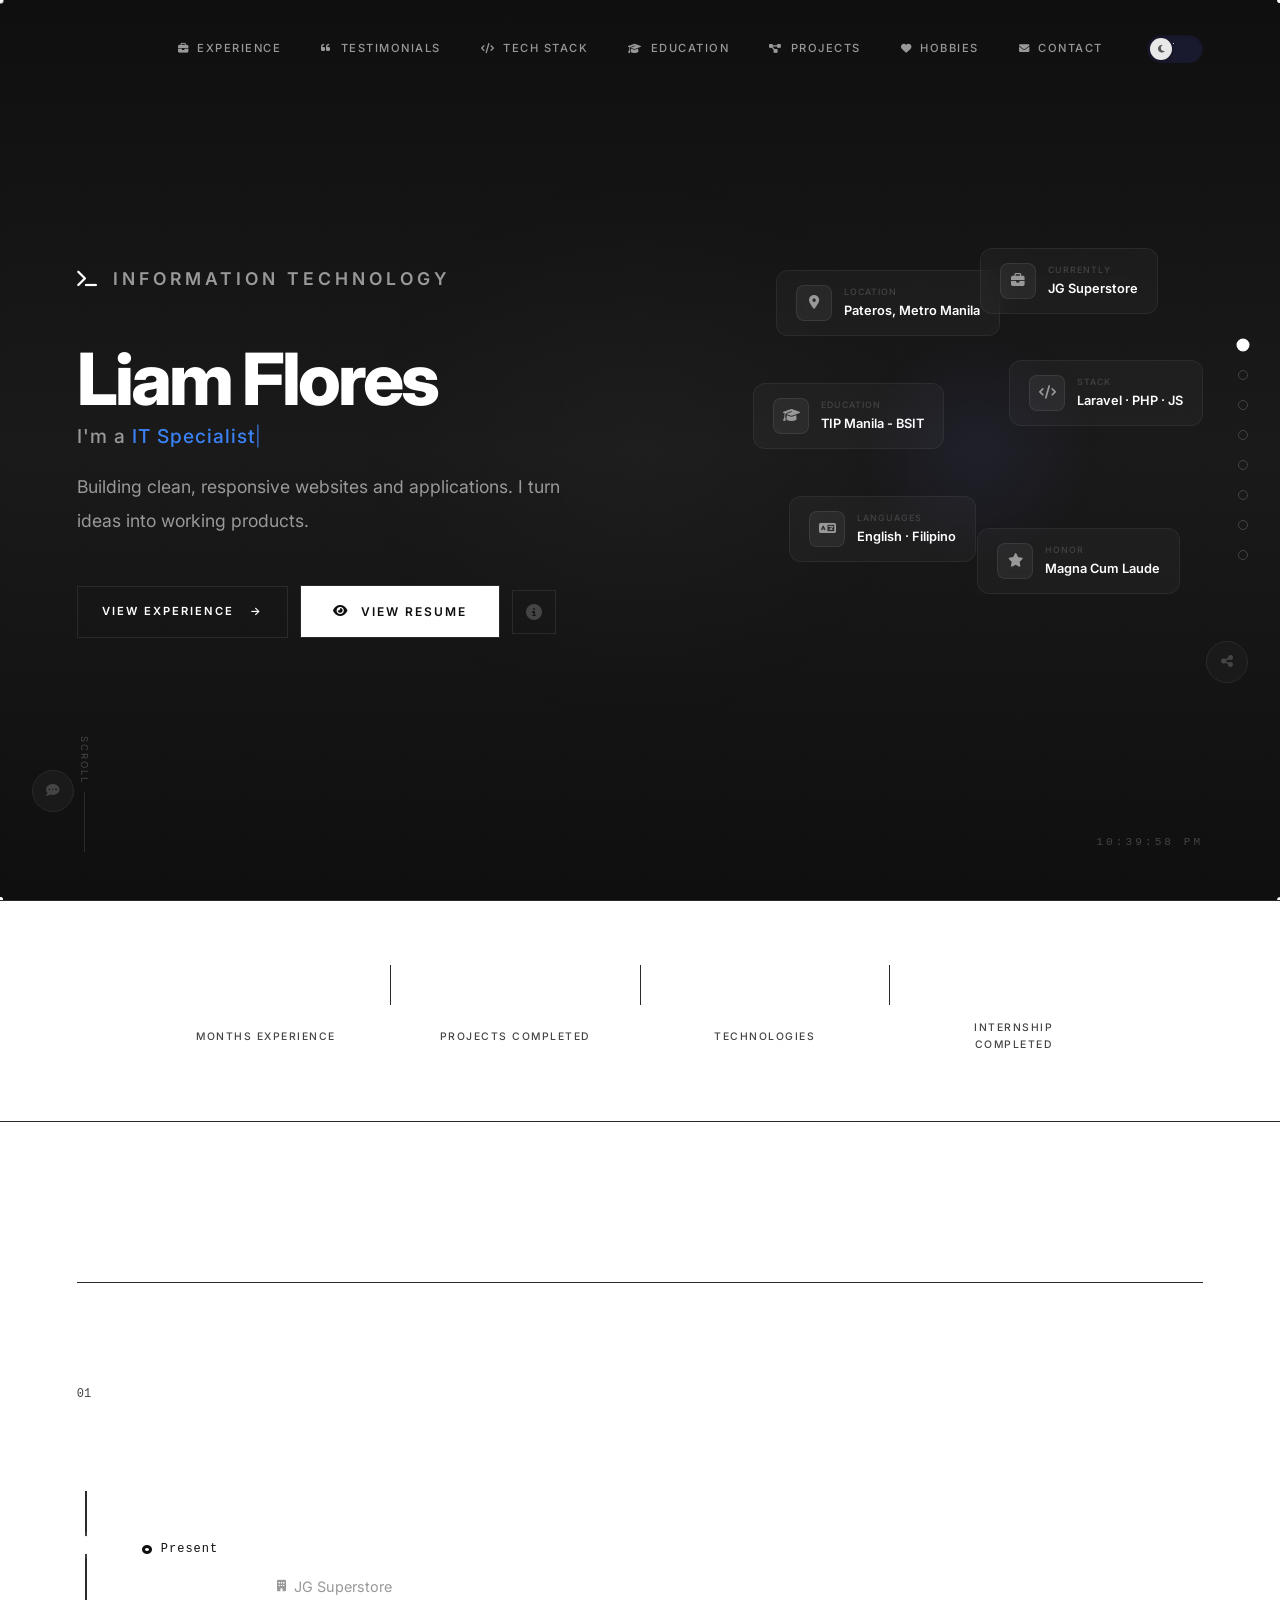
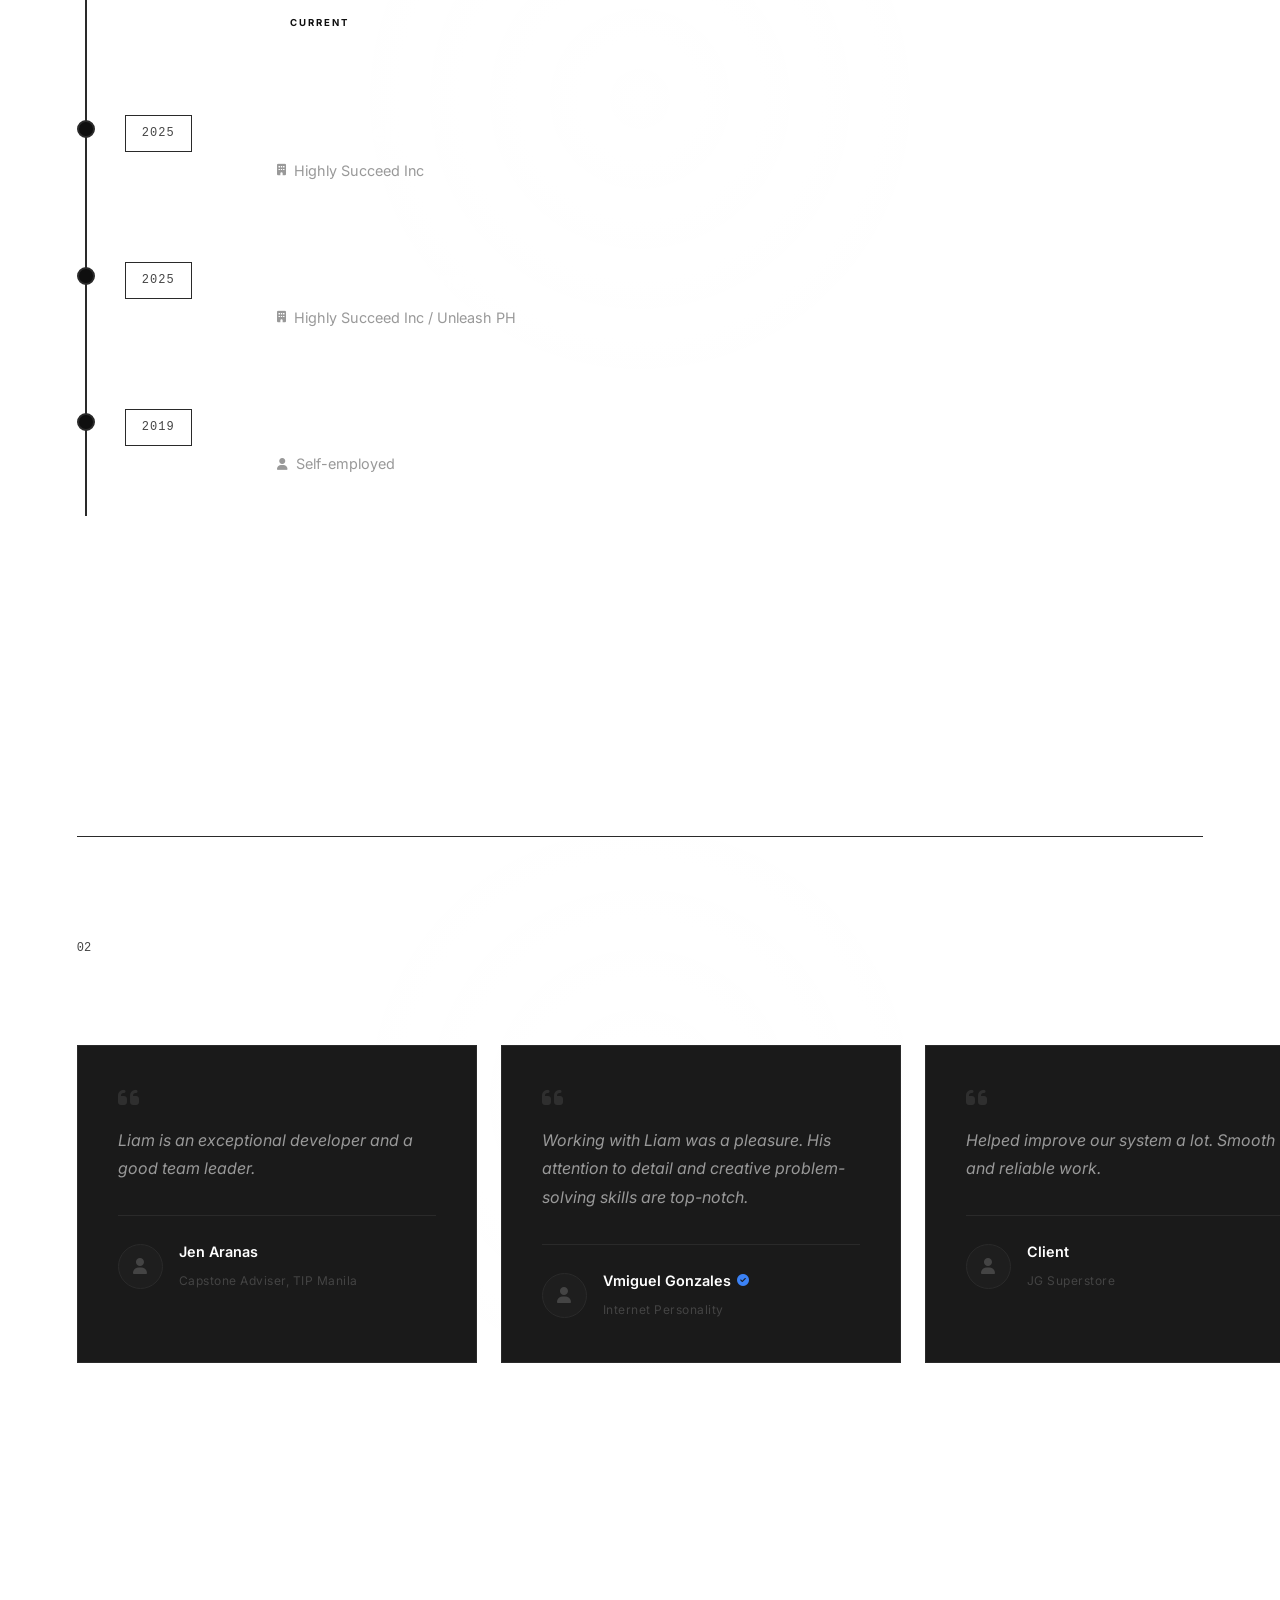
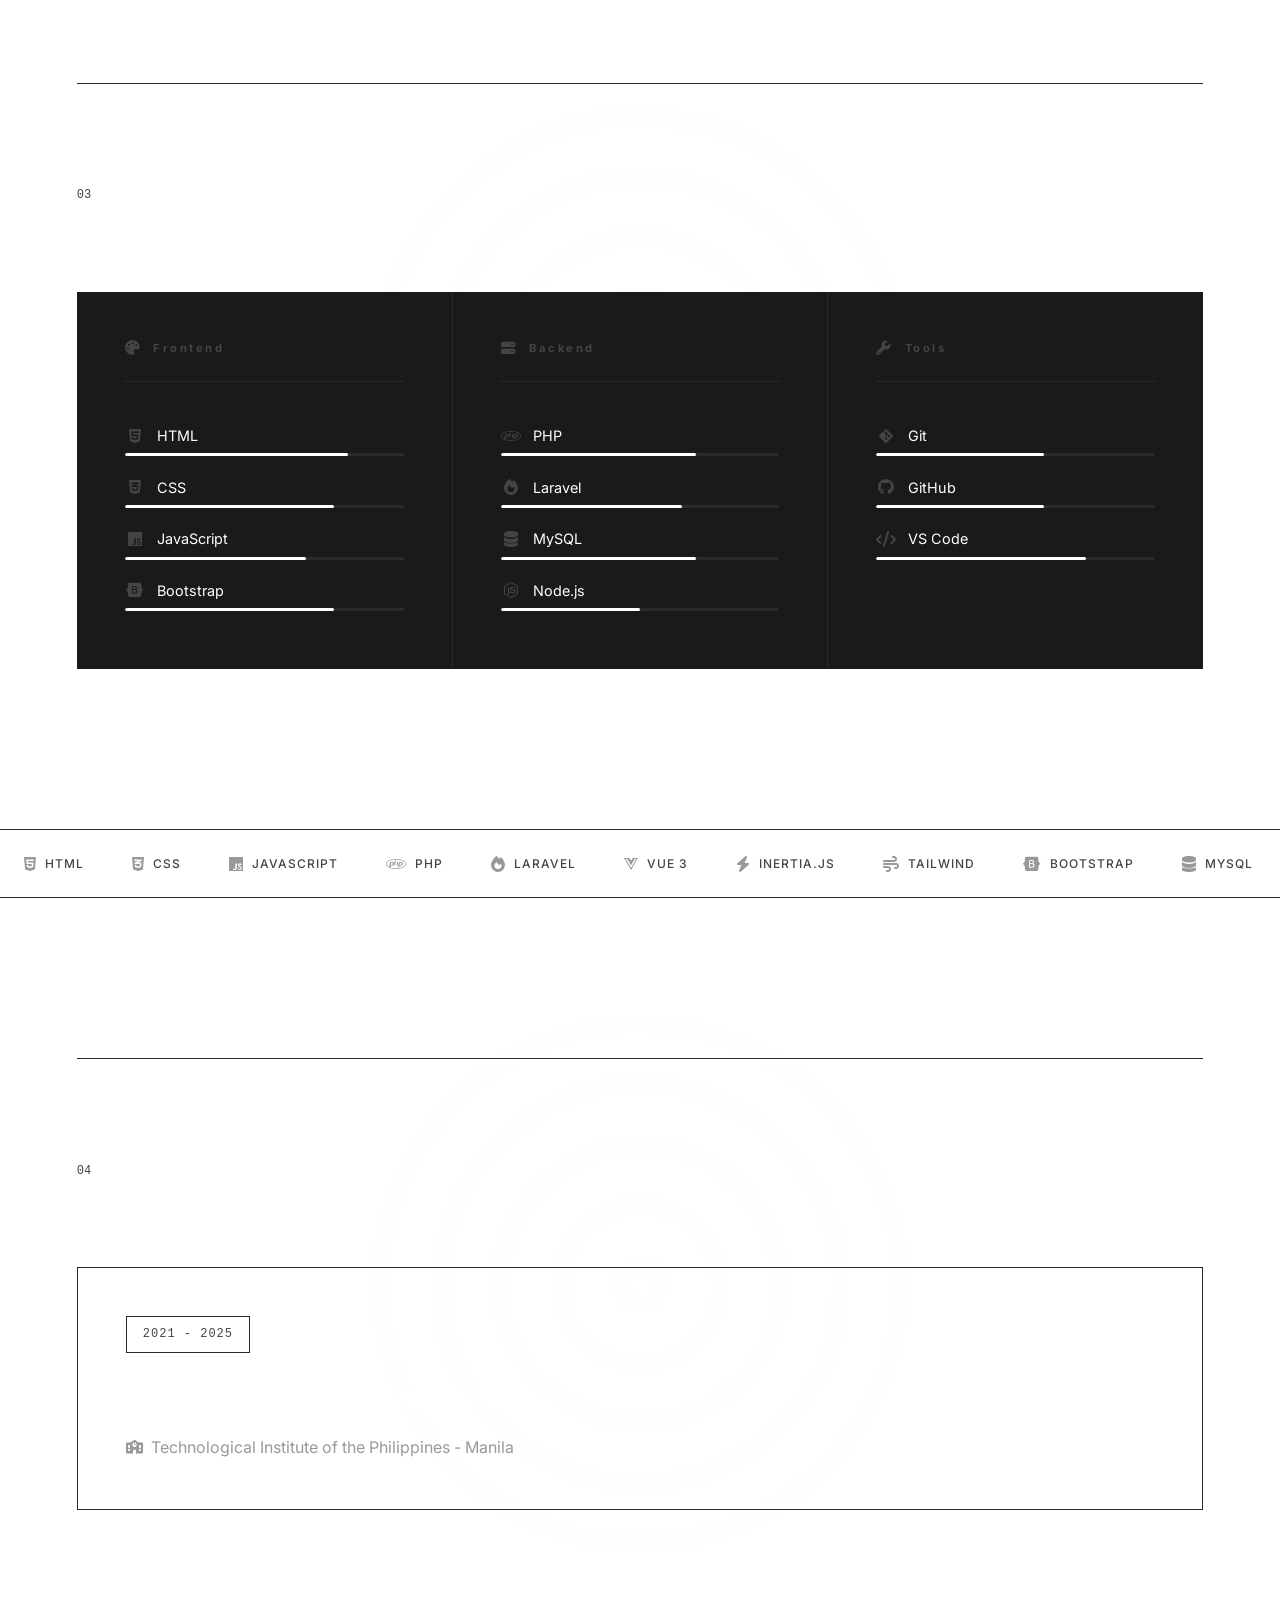
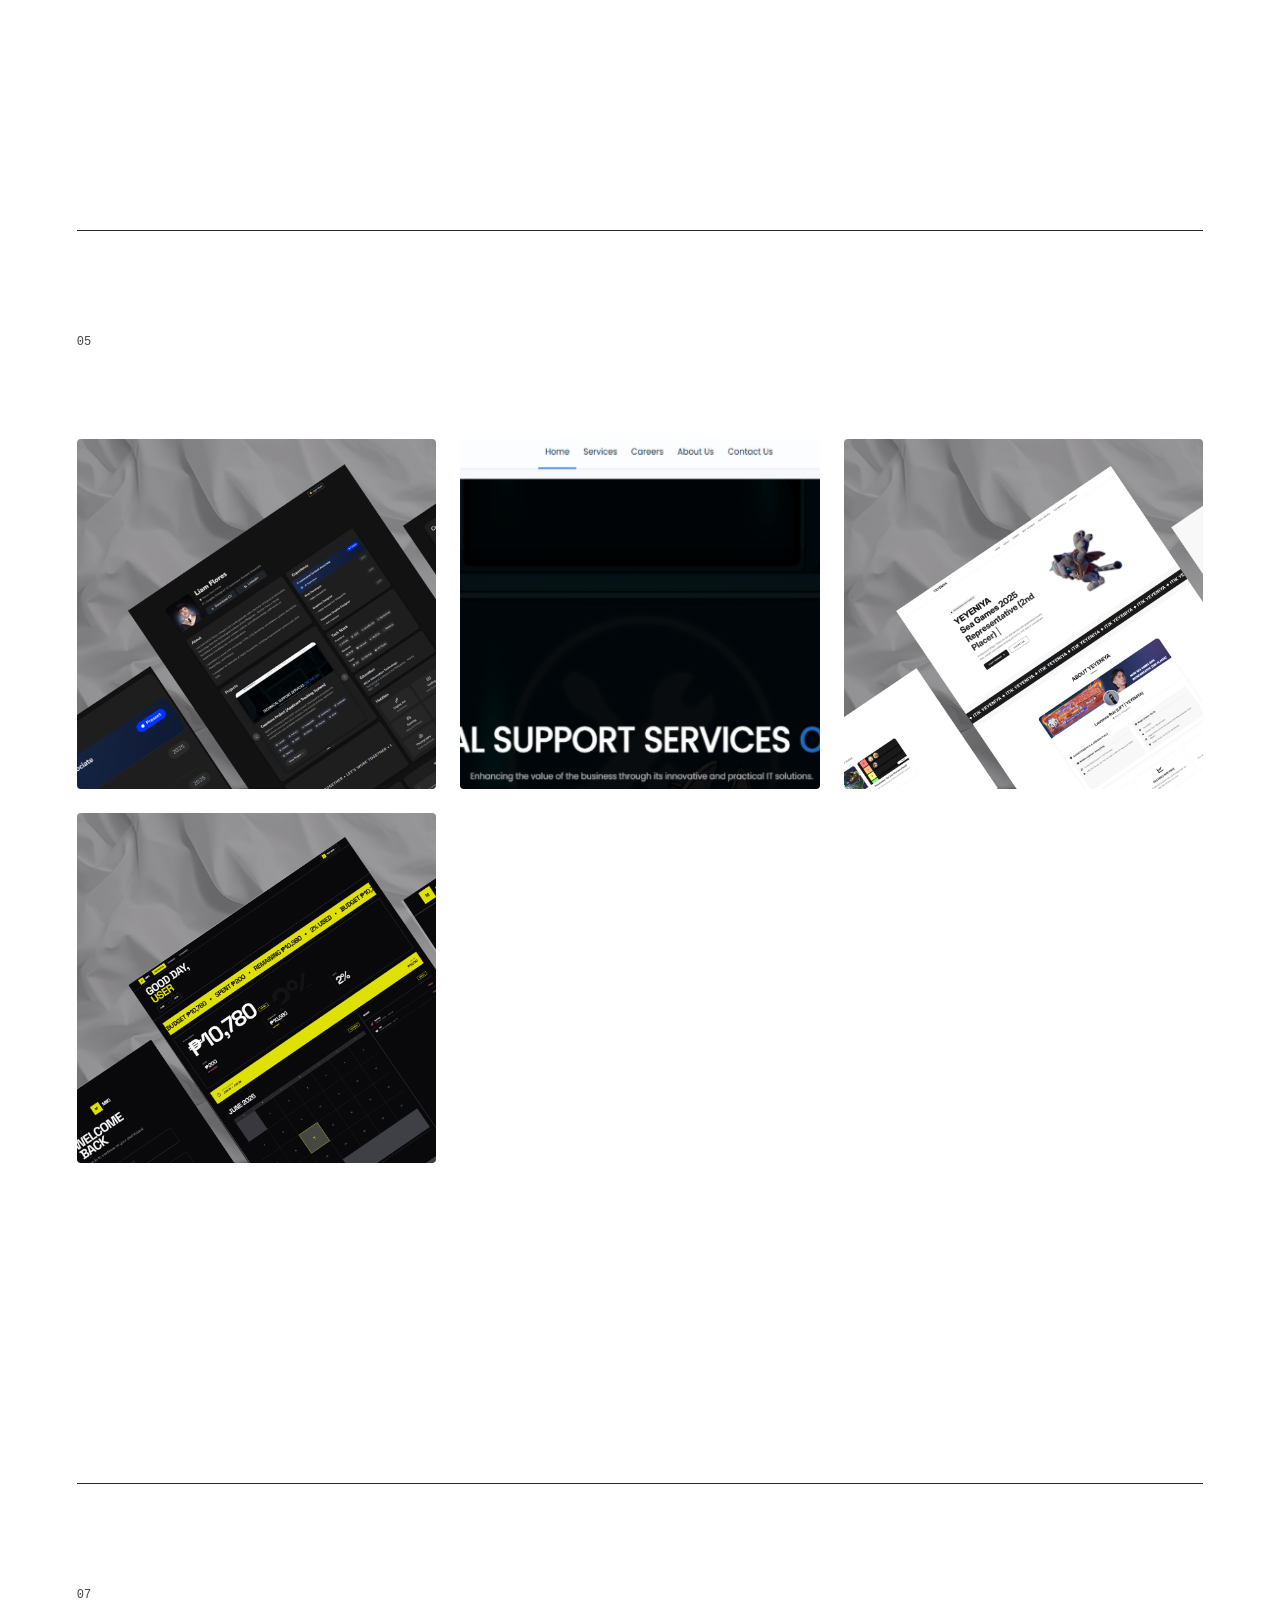
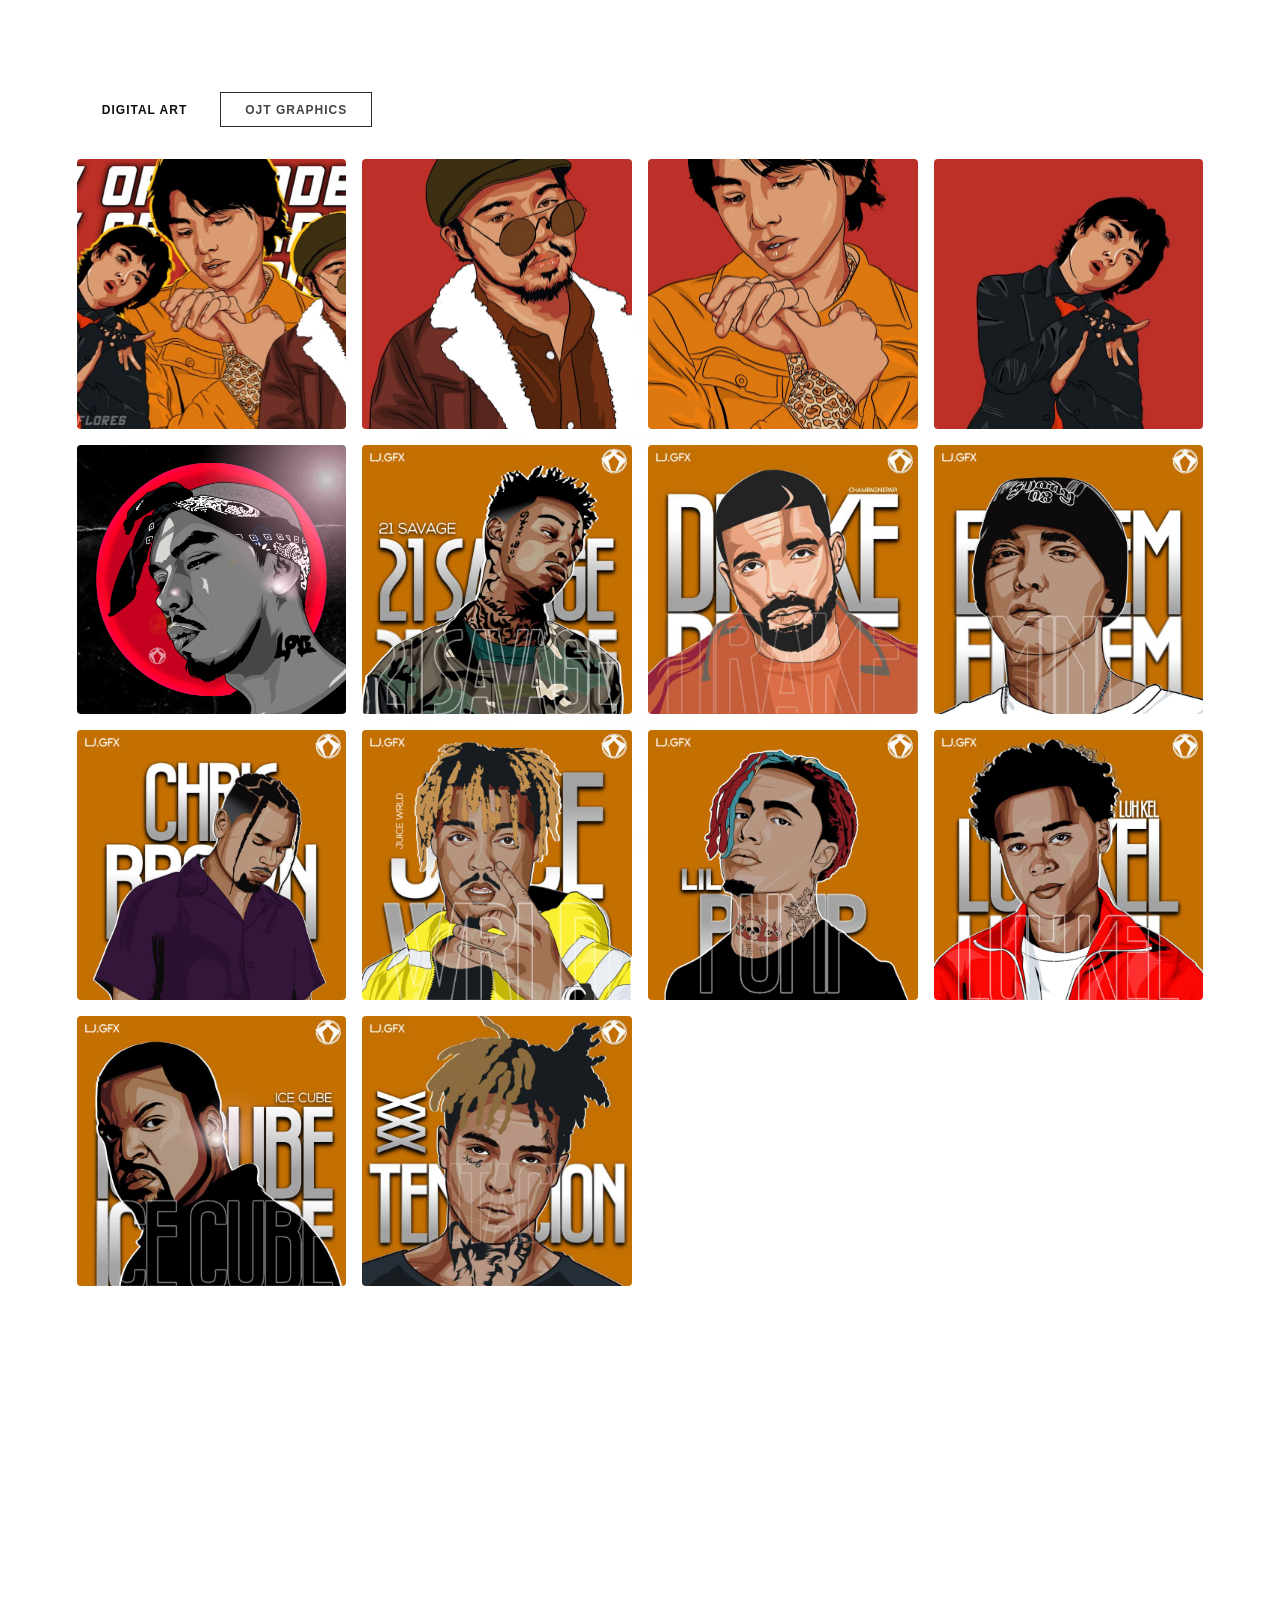
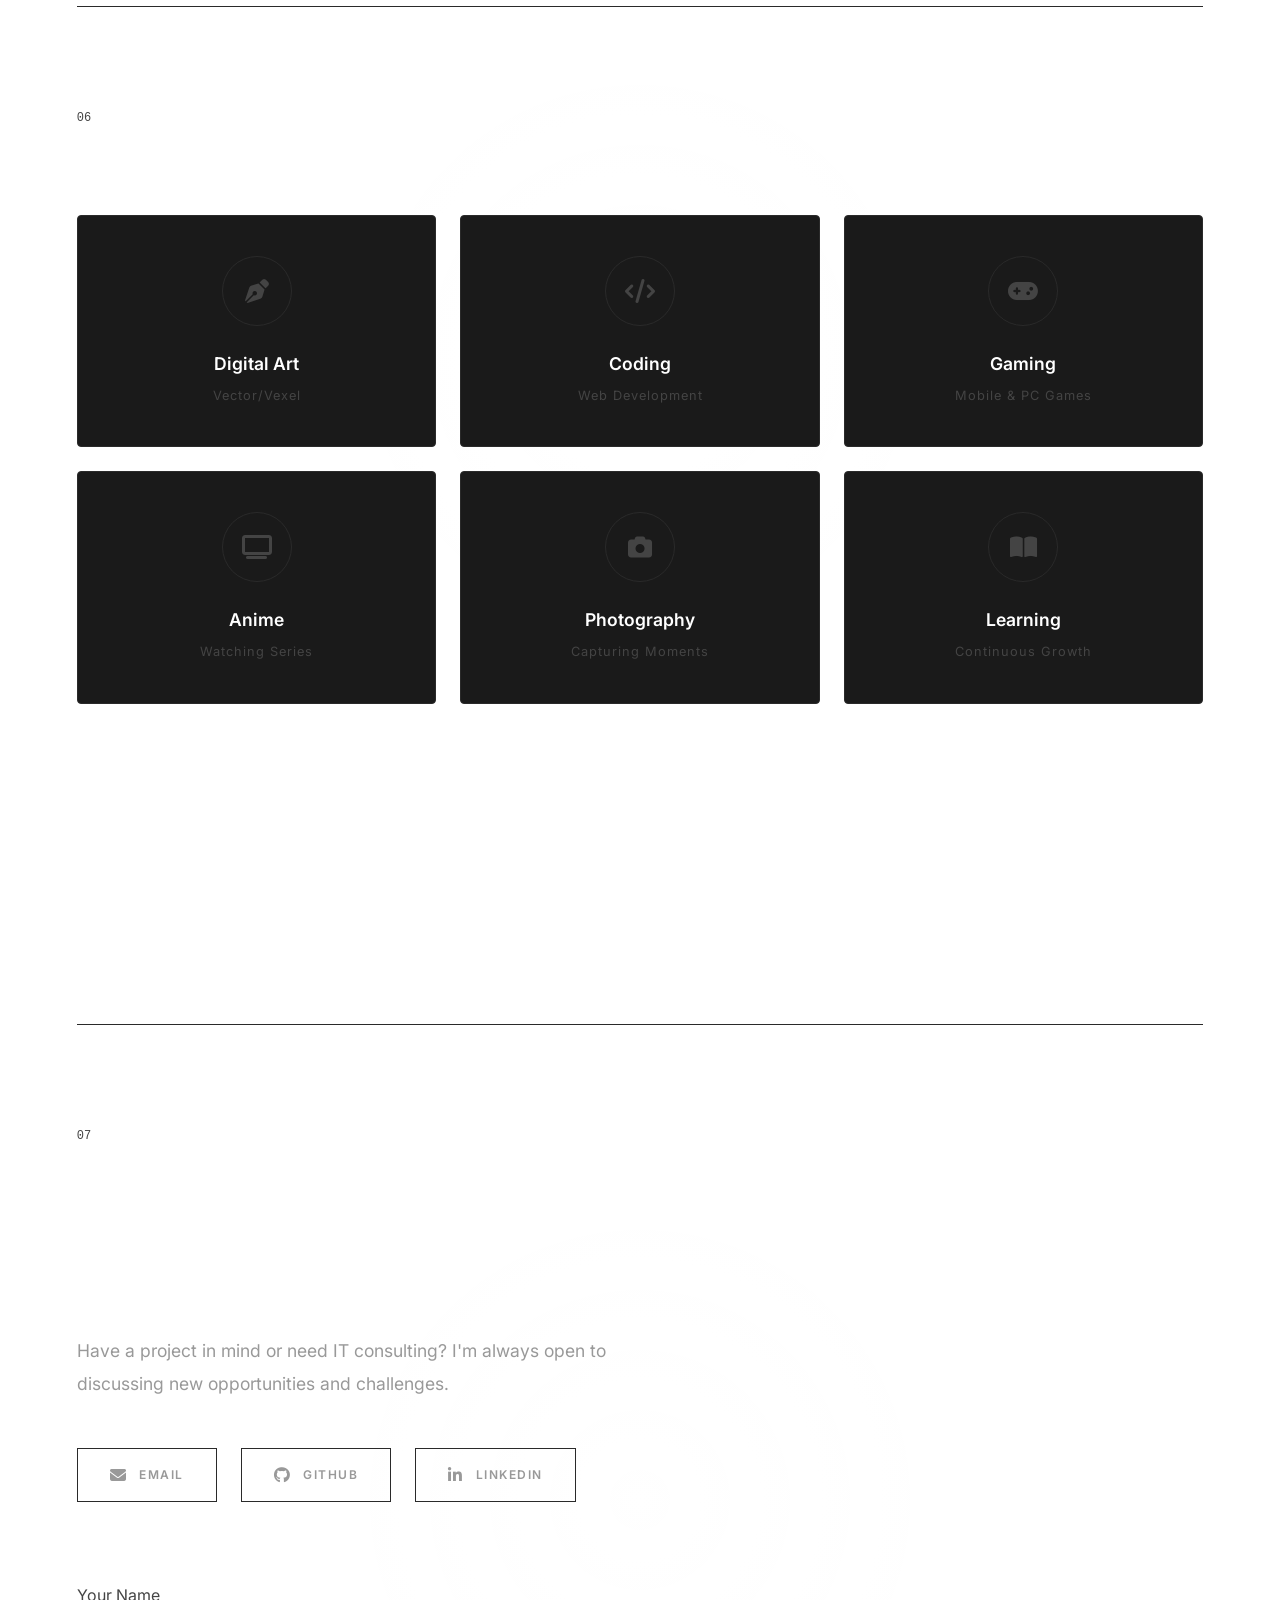
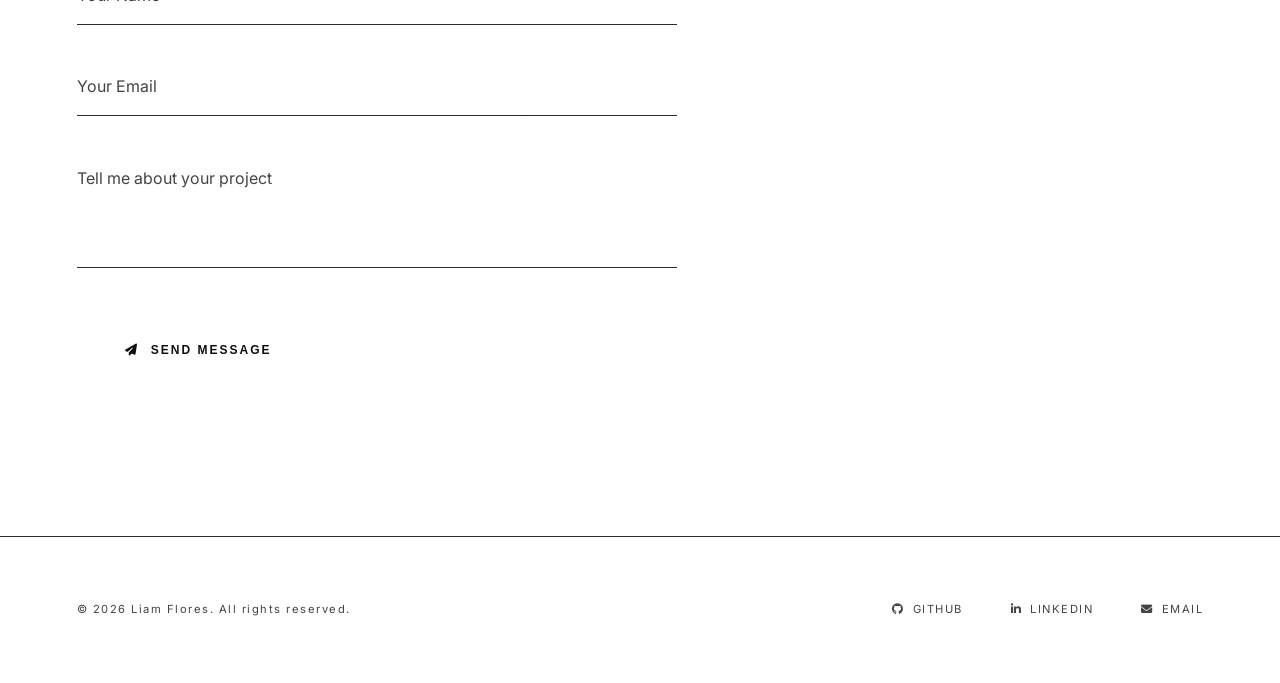
==== commit 56aaa487: "add tech marquee and scroll progress" ====
--- a/index.html
+++ b/index.html
@@ -388,6 +388,45 @@
             </div>
         </div>
     </section>
+
+    <!-- Tech Stack Marquee -->
+    <div class="tech-marquee">
+        <div class="tech-marquee-track">
+            <span><i class="fa-brands fa-html5"></i> HTML</span>
+            <span><i class="fa-brands fa-css3-alt"></i> CSS</span>
+            <span><i class="fa-brands fa-js"></i> JavaScript</span>
+            <span><i class="fa-brands fa-php"></i> PHP</span>
+            <span><i class="fa-solid fa-fire"></i> Laravel</span>
+            <span><i class="fa-brands fa-vuejs"></i> Vue 3</span>
+            <span><i class="fa-solid fa-bolt"></i> Inertia.js</span>
+            <span><i class="fa-solid fa-wind"></i> Tailwind</span>
+            <span><i class="fa-brands fa-bootstrap"></i> Bootstrap</span>
+            <span><i class="fa-solid fa-database"></i> MySQL</span>
+            <span><i class="fa-solid fa-database"></i> PostgreSQL</span>
+            <span><i class="fa-brands fa-node-js"></i> Node.js</span>
+            <span><i class="fa-brands fa-git-alt"></i> Git</span>
+            <span><i class="fa-brands fa-github"></i> GitHub</span>
+            <span><i class="fa-solid fa-fire"></i> Firebase</span>
+            <span><i class="fa-solid fa-code"></i> VS Code</span>
+            <!-- duplicate for seamless loop -->
+            <span><i class="fa-brands fa-html5"></i> HTML</span>
+            <span><i class="fa-brands fa-css3-alt"></i> CSS</span>
+            <span><i class="fa-brands fa-js"></i> JavaScript</span>
+            <span><i class="fa-brands fa-php"></i> PHP</span>
+            <span><i class="fa-solid fa-fire"></i> Laravel</span>
+            <span><i class="fa-brands fa-vuejs"></i> Vue 3</span>
+            <span><i class="fa-solid fa-bolt"></i> Inertia.js</span>
+            <span><i class="fa-solid fa-wind"></i> Tailwind</span>
+            <span><i class="fa-brands fa-bootstrap"></i> Bootstrap</span>
+            <span><i class="fa-solid fa-database"></i> MySQL</span>
+            <span><i class="fa-solid fa-database"></i> PostgreSQL</span>
+            <span><i class="fa-brands fa-node-js"></i> Node.js</span>
+            <span><i class="fa-brands fa-git-alt"></i> Git</span>
+            <span><i class="fa-brands fa-github"></i> GitHub</span>
+            <span><i class="fa-solid fa-fire"></i> Firebase</span>
+            <span><i class="fa-solid fa-code"></i> VS Code</span>
+        </div>
+    </div>
 
     <section class="education" id="education">
         <div class="section-divider"></div>
--- a/css/style.css
+++ b/css/style.css
@@ -255,6 +255,54 @@
     transition: width 0.1s linear;
 }
 
+/* ─── Tech Stack Marquee ─── */
+.tech-marquee {
+    overflow: hidden;
+    border-top: 1px solid var(--border);
+    border-bottom: 1px solid var(--border);
+    padding: 1rem 0;
+    background: rgba(255, 255, 255, 0.01);
+}
+
+.tech-marquee-track {
+    display: flex;
+    width: max-content;
+    animation: techScroll 30s linear infinite;
+}
+
+.tech-marquee-track span {
+    display: inline-flex;
+    align-items: center;
+    gap: 0.5rem;
+    padding: 0.5rem 1.5rem;
+    font-size: 0.75rem;
+    font-weight: 500;
+    color: var(--text-muted);
+    white-space: nowrap;
+    letter-spacing: 1px;
+    text-transform: uppercase;
+    transition: color 0.3s;
+}
+
+.tech-marquee-track span:hover {
+    color: var(--text);
+}
+
+.tech-marquee-track span i {
+    font-size: 1rem;
+    color: var(--text-secondary);
+    transition: color 0.3s;
+}
+
+.tech-marquee-track span:hover i {
+    color: var(--text);
+}
+
+@keyframes techScroll {
+    0% { transform: translateX(0); }
+    100% { transform: translateX(-50%); }
+}
+
 a, button, .project-card, .hobby-item, .skill-category, .experience-item, .edu-item {
     cursor: default;
 }
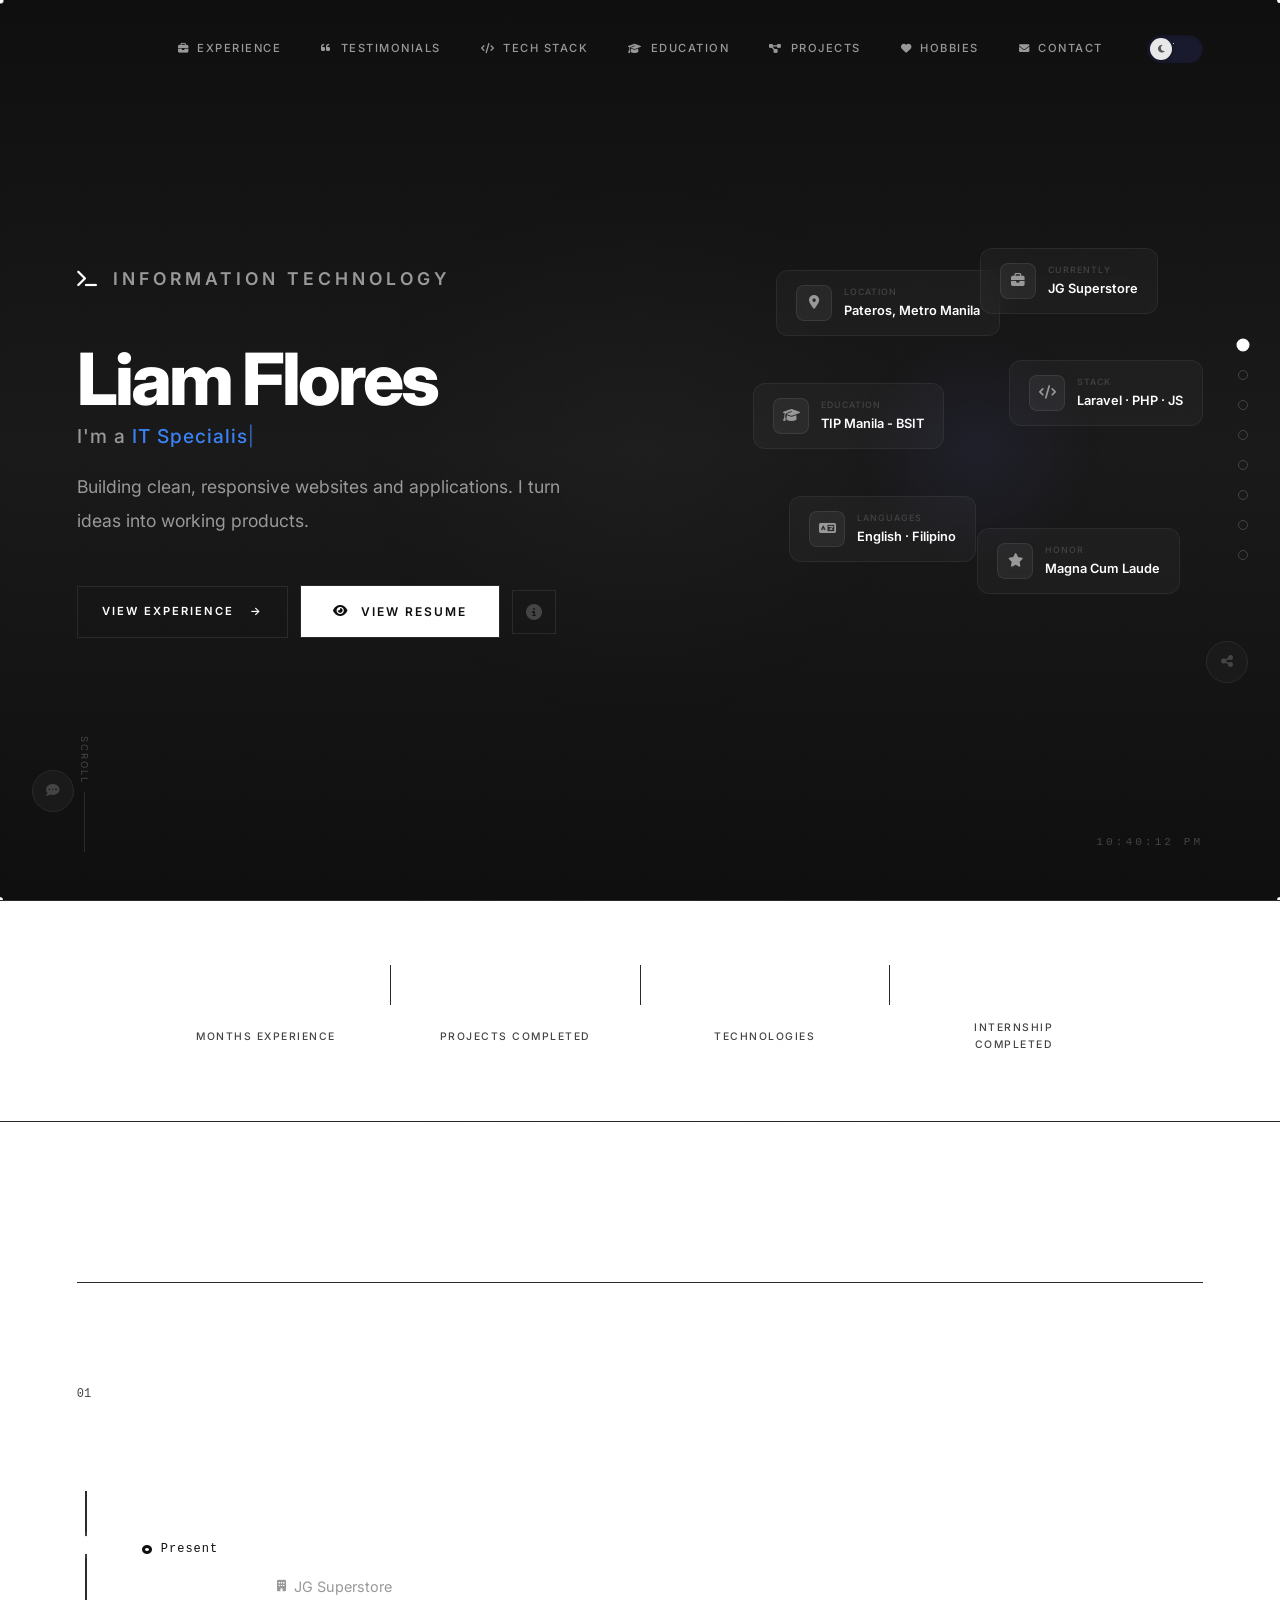
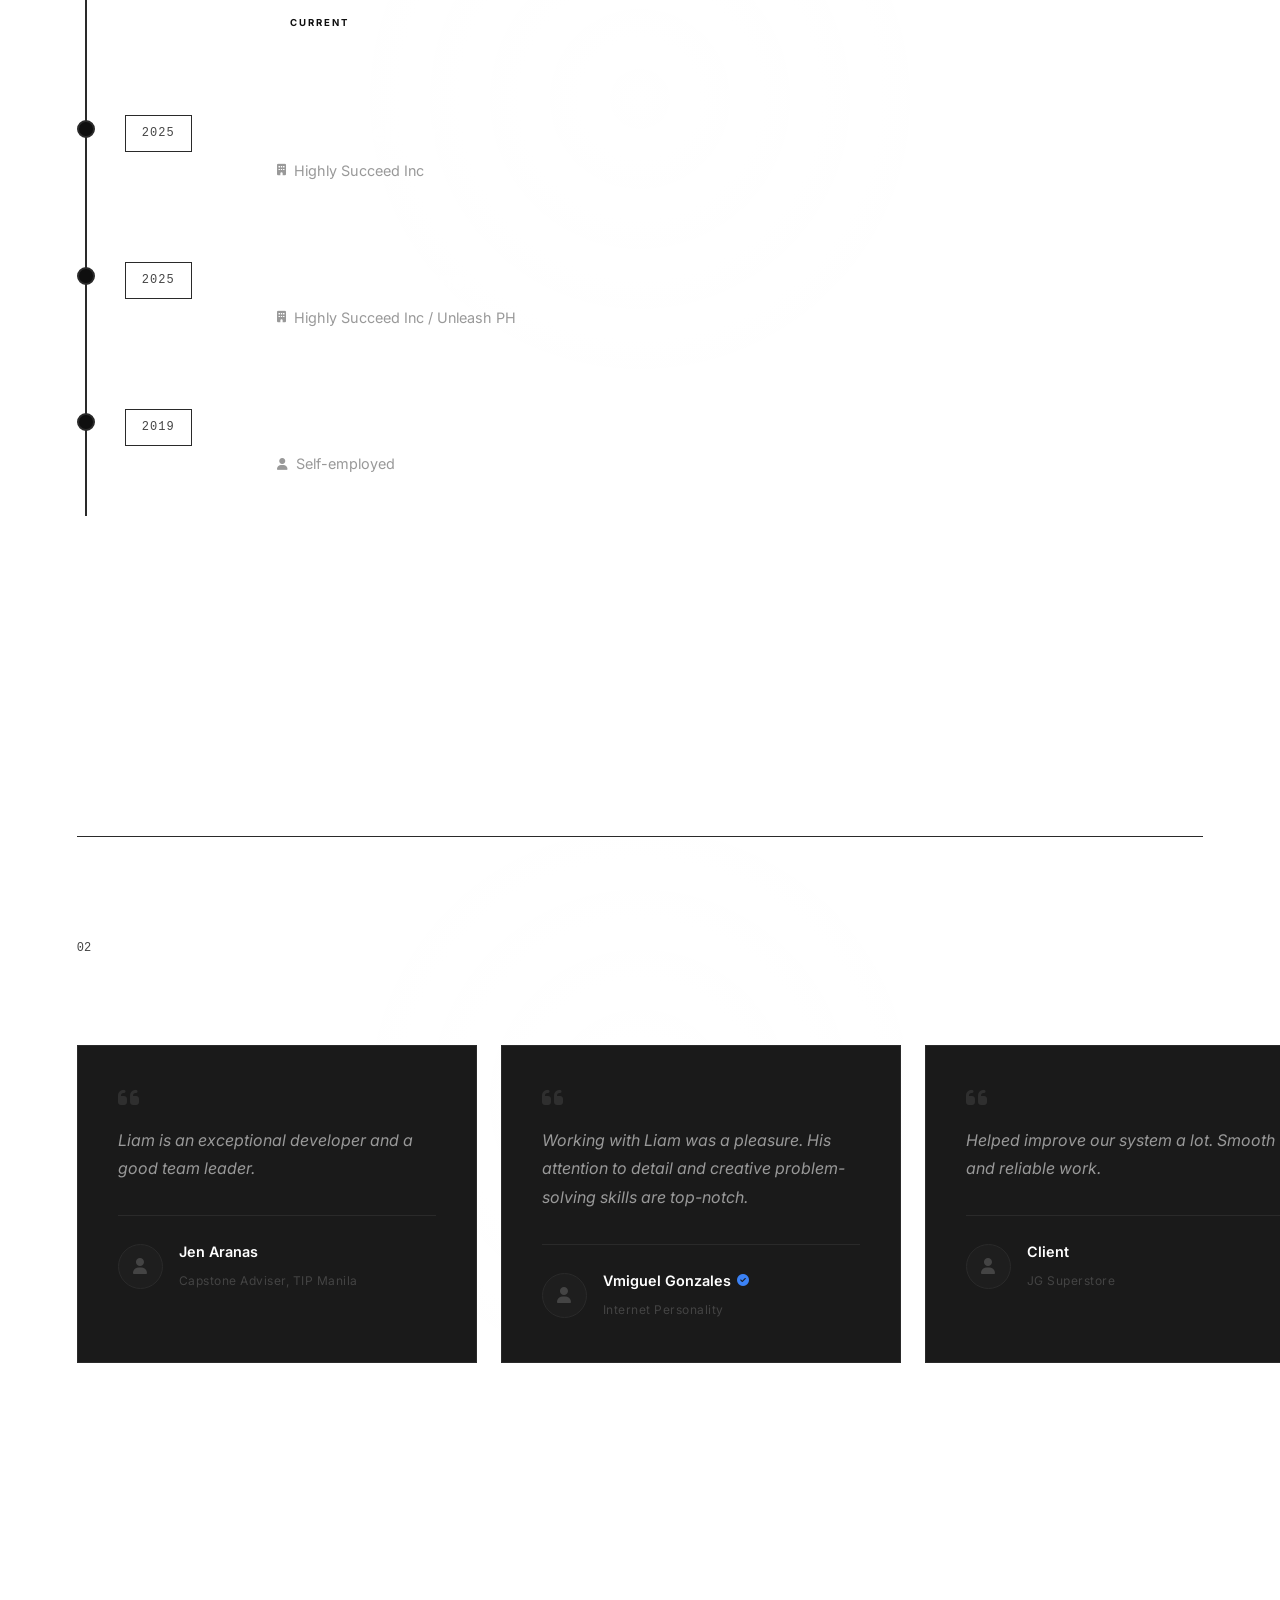
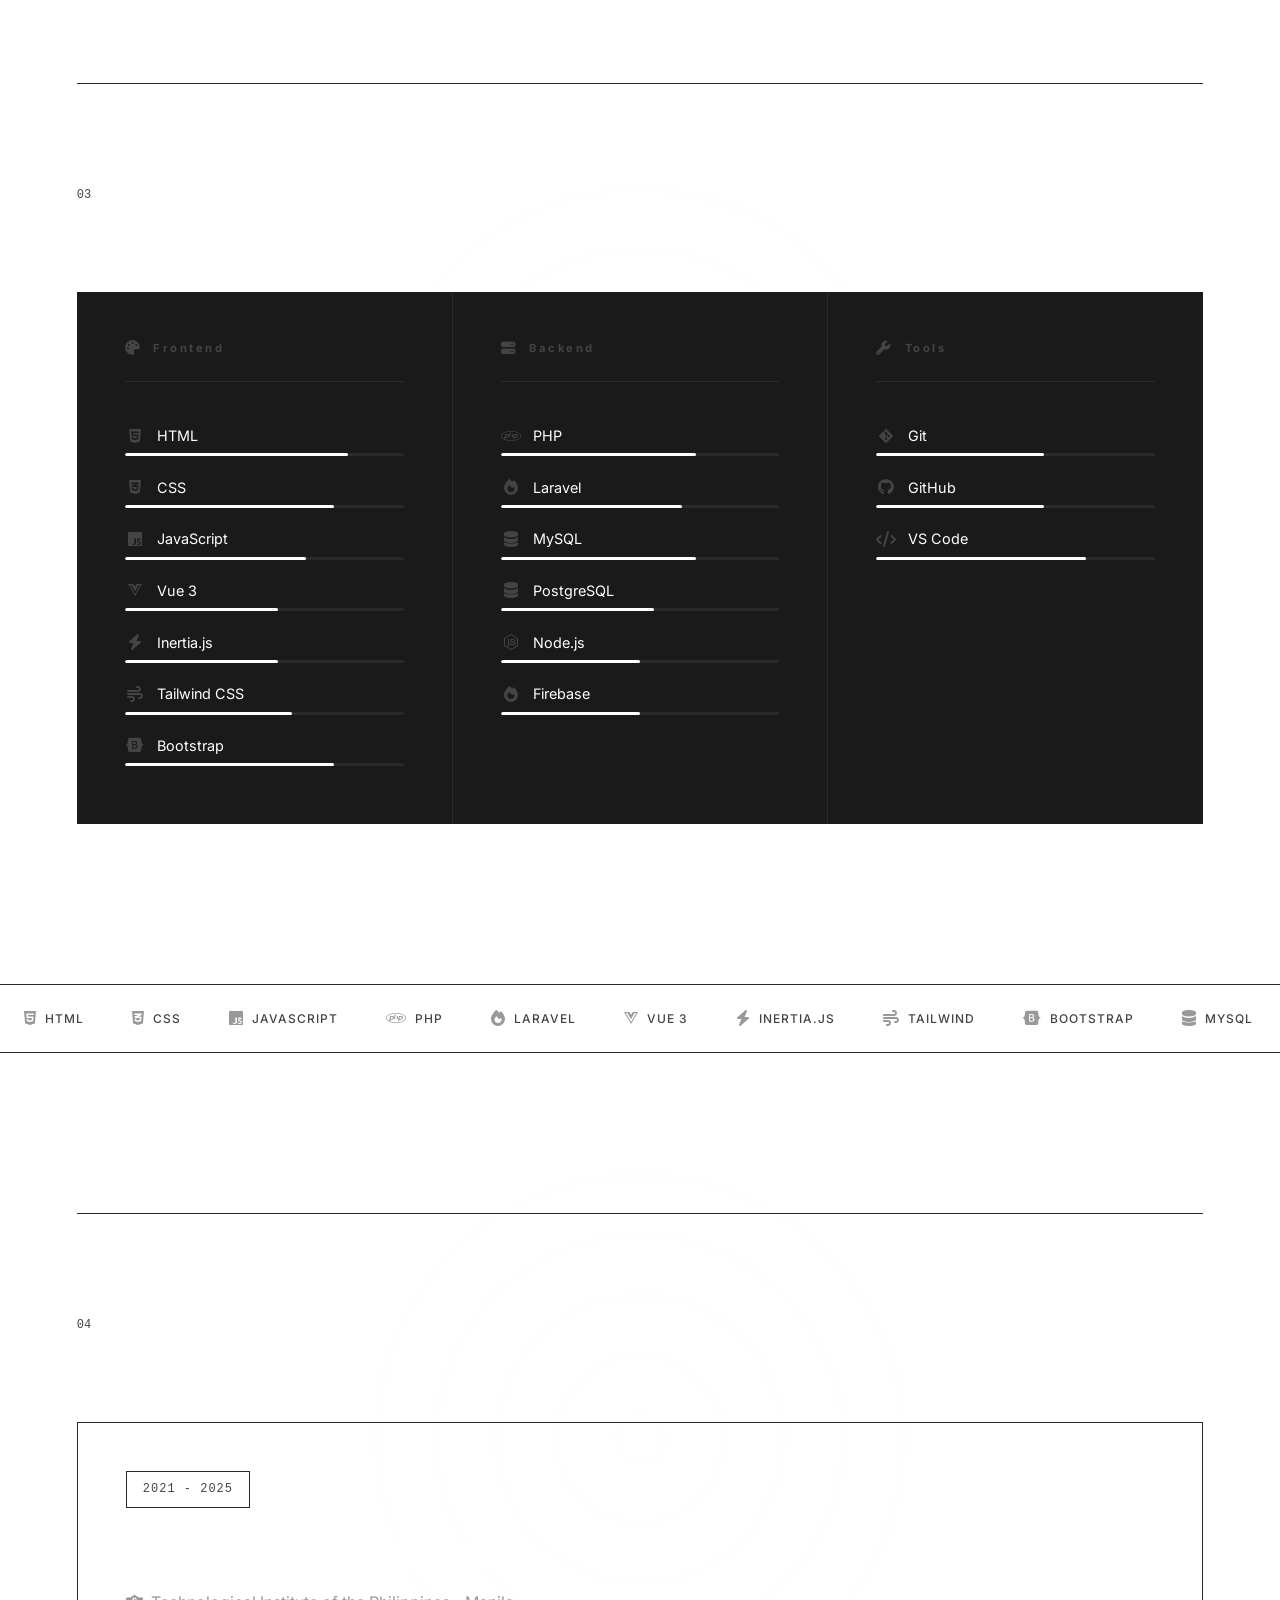
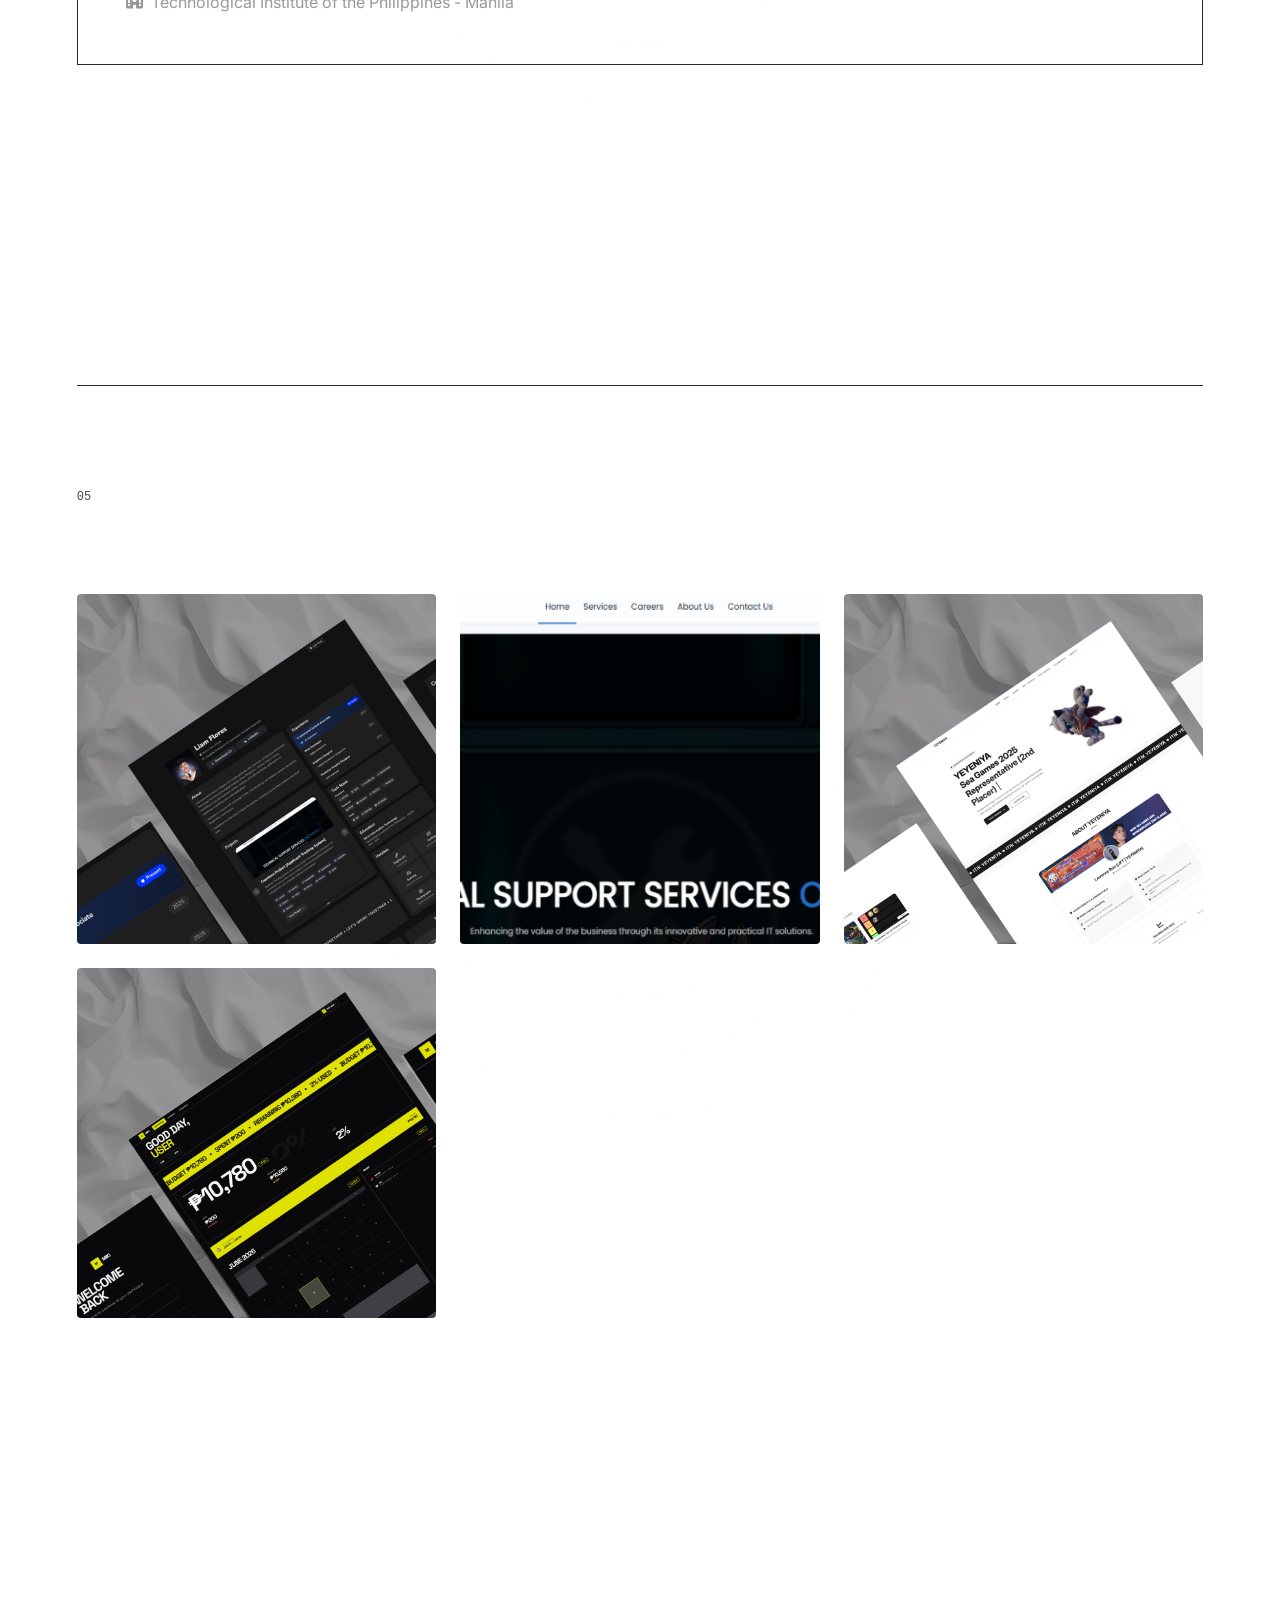
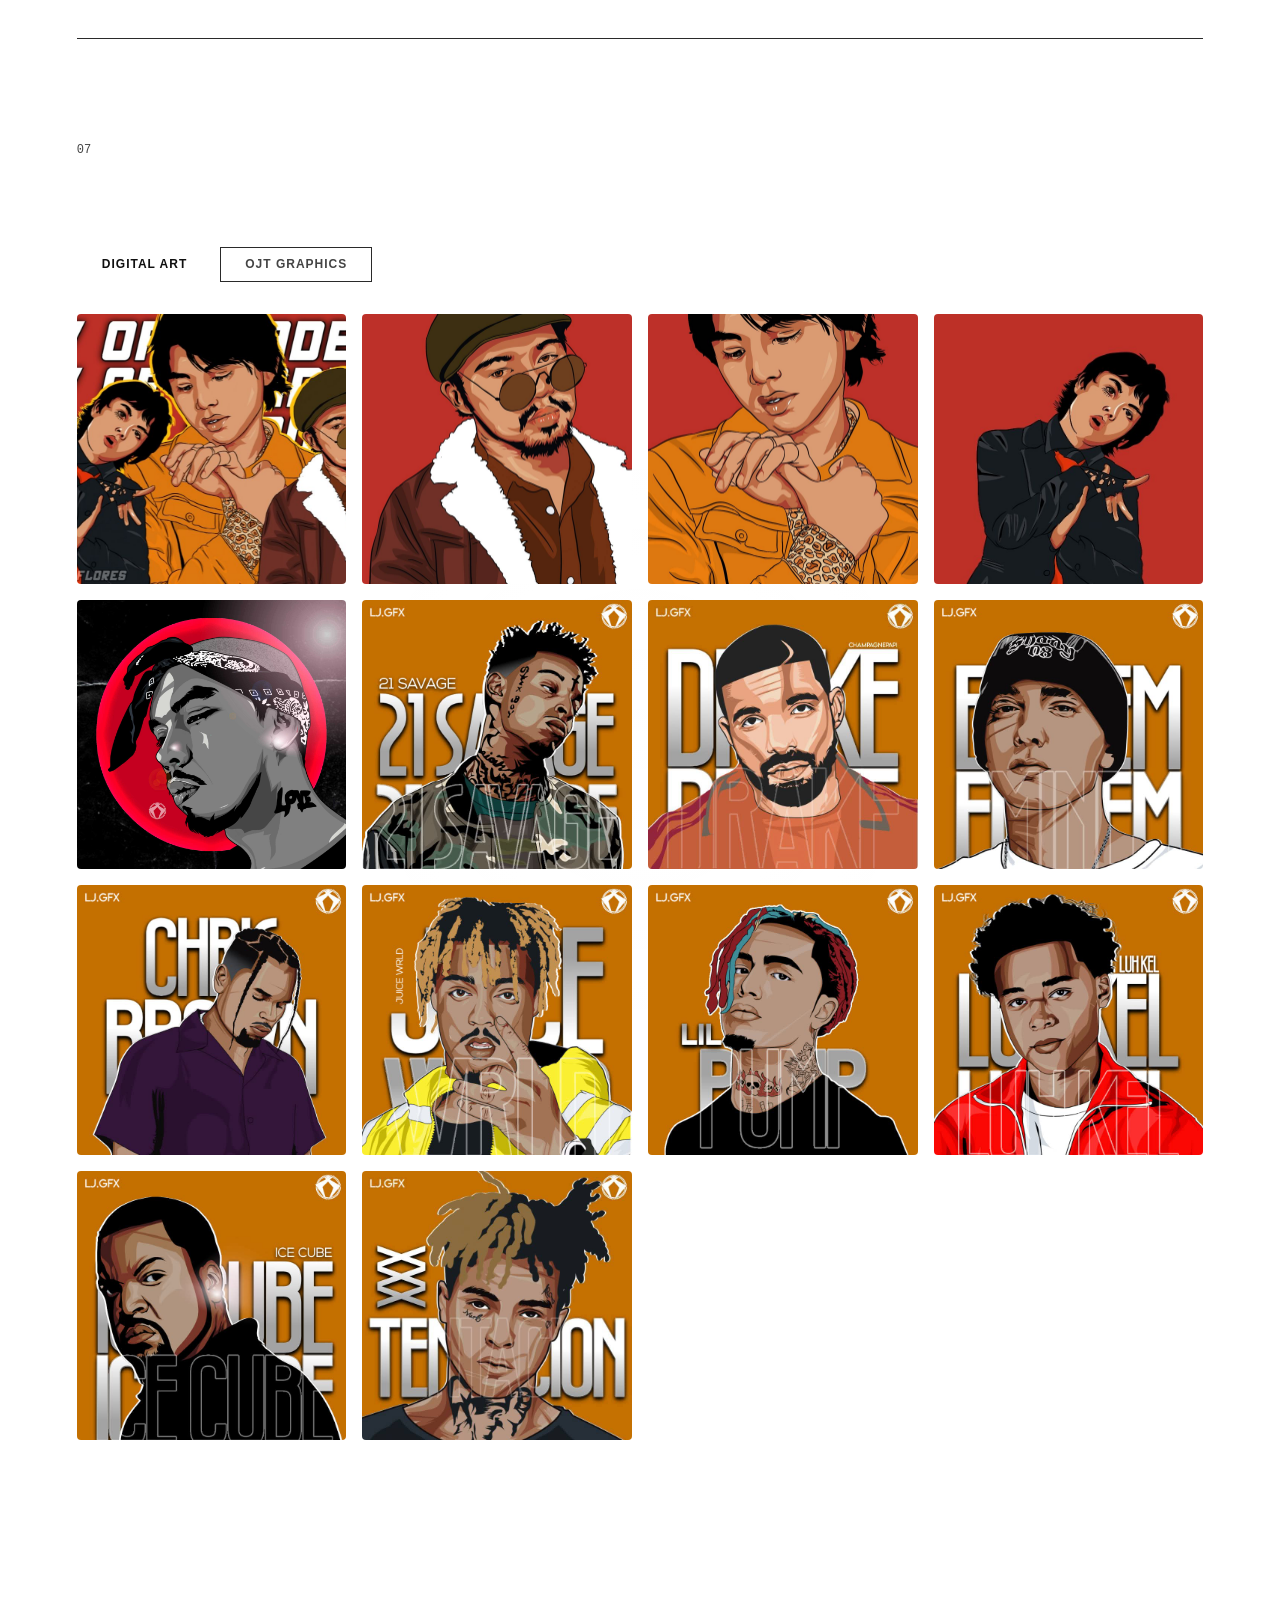
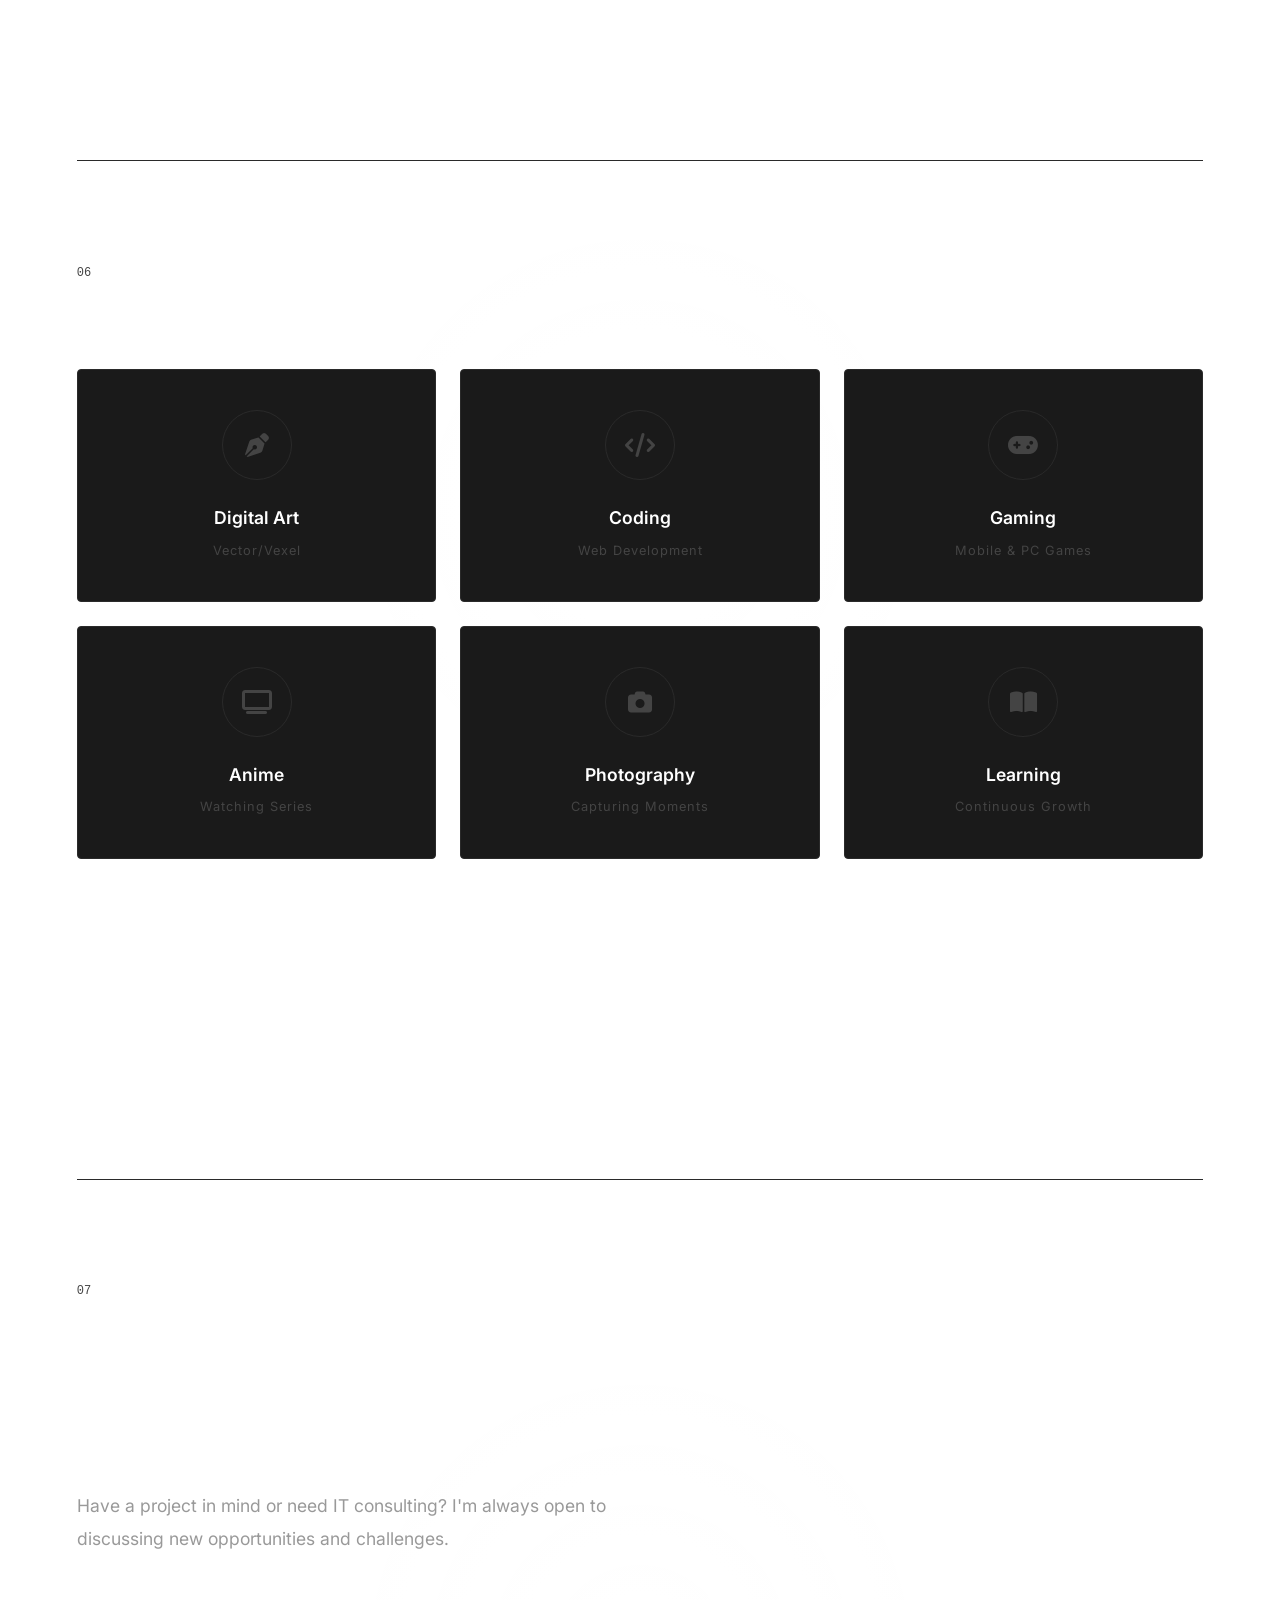
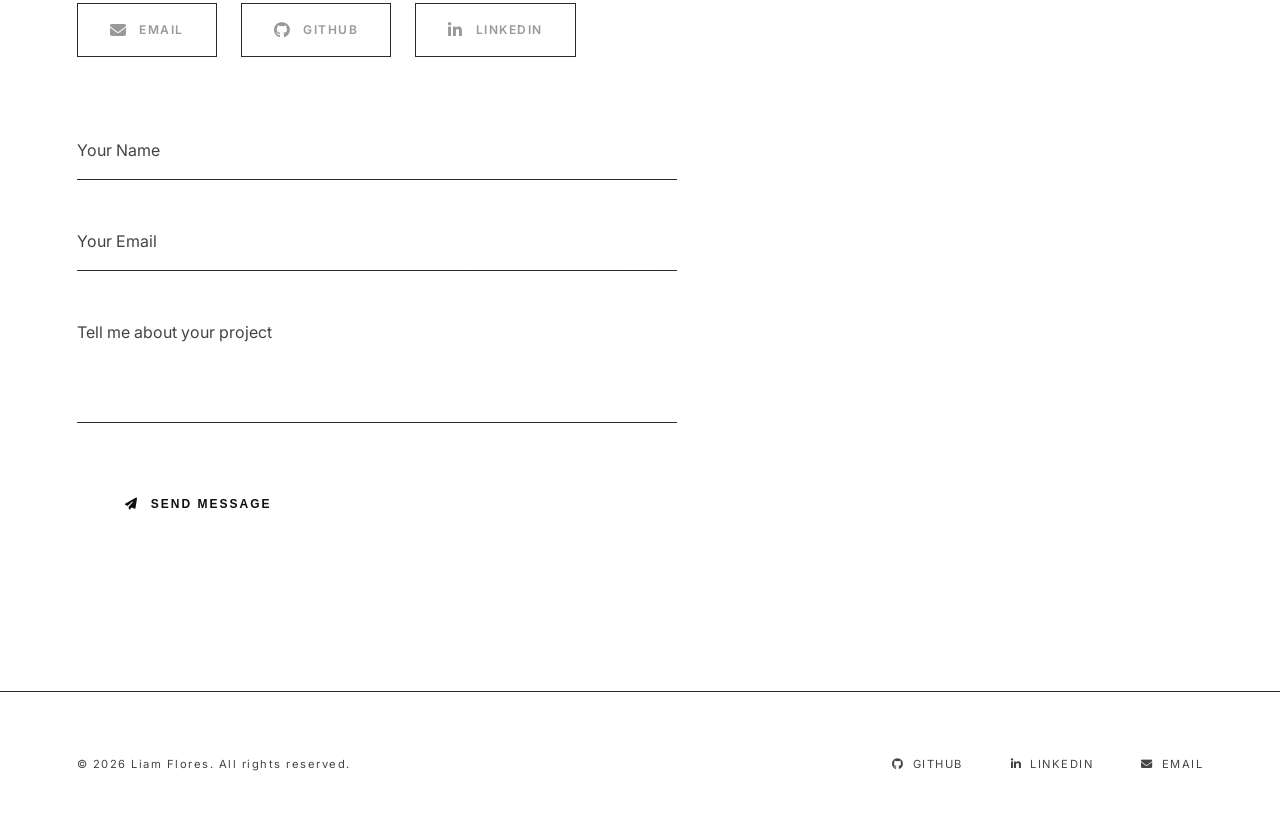
==== commit b48bcc86: "add vue, inertia, tailwind, postgresql, firebase to skill cards" ====
--- a/index.html
+++ b/index.html
@@ -343,6 +343,18 @@
                         <div class="skill-bar"><div class="skill-fill" data-width="65"></div></div>
                     </li>
                     <li>
+                        <div class="skill-info"><i class="fa-brands fa-vuejs"></i> <span>Vue 3</span></div>
+                        <div class="skill-bar"><div class="skill-fill" data-width="55"></div></div>
+                    </li>
+                    <li>
+                        <div class="skill-info"><i class="fa-solid fa-bolt"></i> <span>Inertia.js</span></div>
+                        <div class="skill-bar"><div class="skill-fill" data-width="55"></div></div>
+                    </li>
+                    <li>
+                        <div class="skill-info"><i class="fa-solid fa-wind"></i> <span>Tailwind CSS</span></div>
+                        <div class="skill-bar"><div class="skill-fill" data-width="60"></div></div>
+                    </li>
+                    <li>
                         <div class="skill-info"><i class="fa-brands fa-bootstrap"></i> <span>Bootstrap</span></div>
                         <div class="skill-bar"><div class="skill-fill" data-width="75"></div></div>
                     </li>
@@ -364,7 +376,15 @@
                         <div class="skill-bar"><div class="skill-fill" data-width="70"></div></div>
                     </li>
                     <li>
+                        <div class="skill-info"><i class="fa-solid fa-database"></i> <span>PostgreSQL</span></div>
+                        <div class="skill-bar"><div class="skill-fill" data-width="55"></div></div>
+                    </li>
+                    <li>
                         <div class="skill-info"><i class="fa-brands fa-node-js"></i> <span>Node.js</span></div>
+                        <div class="skill-bar"><div class="skill-fill" data-width="50"></div></div>
+                    </li>
+                    <li>
+                        <div class="skill-info"><i class="fa-solid fa-fire"></i> <span>Firebase</span></div>
                         <div class="skill-bar"><div class="skill-fill" data-width="50"></div></div>
                     </li>
                 </ul>
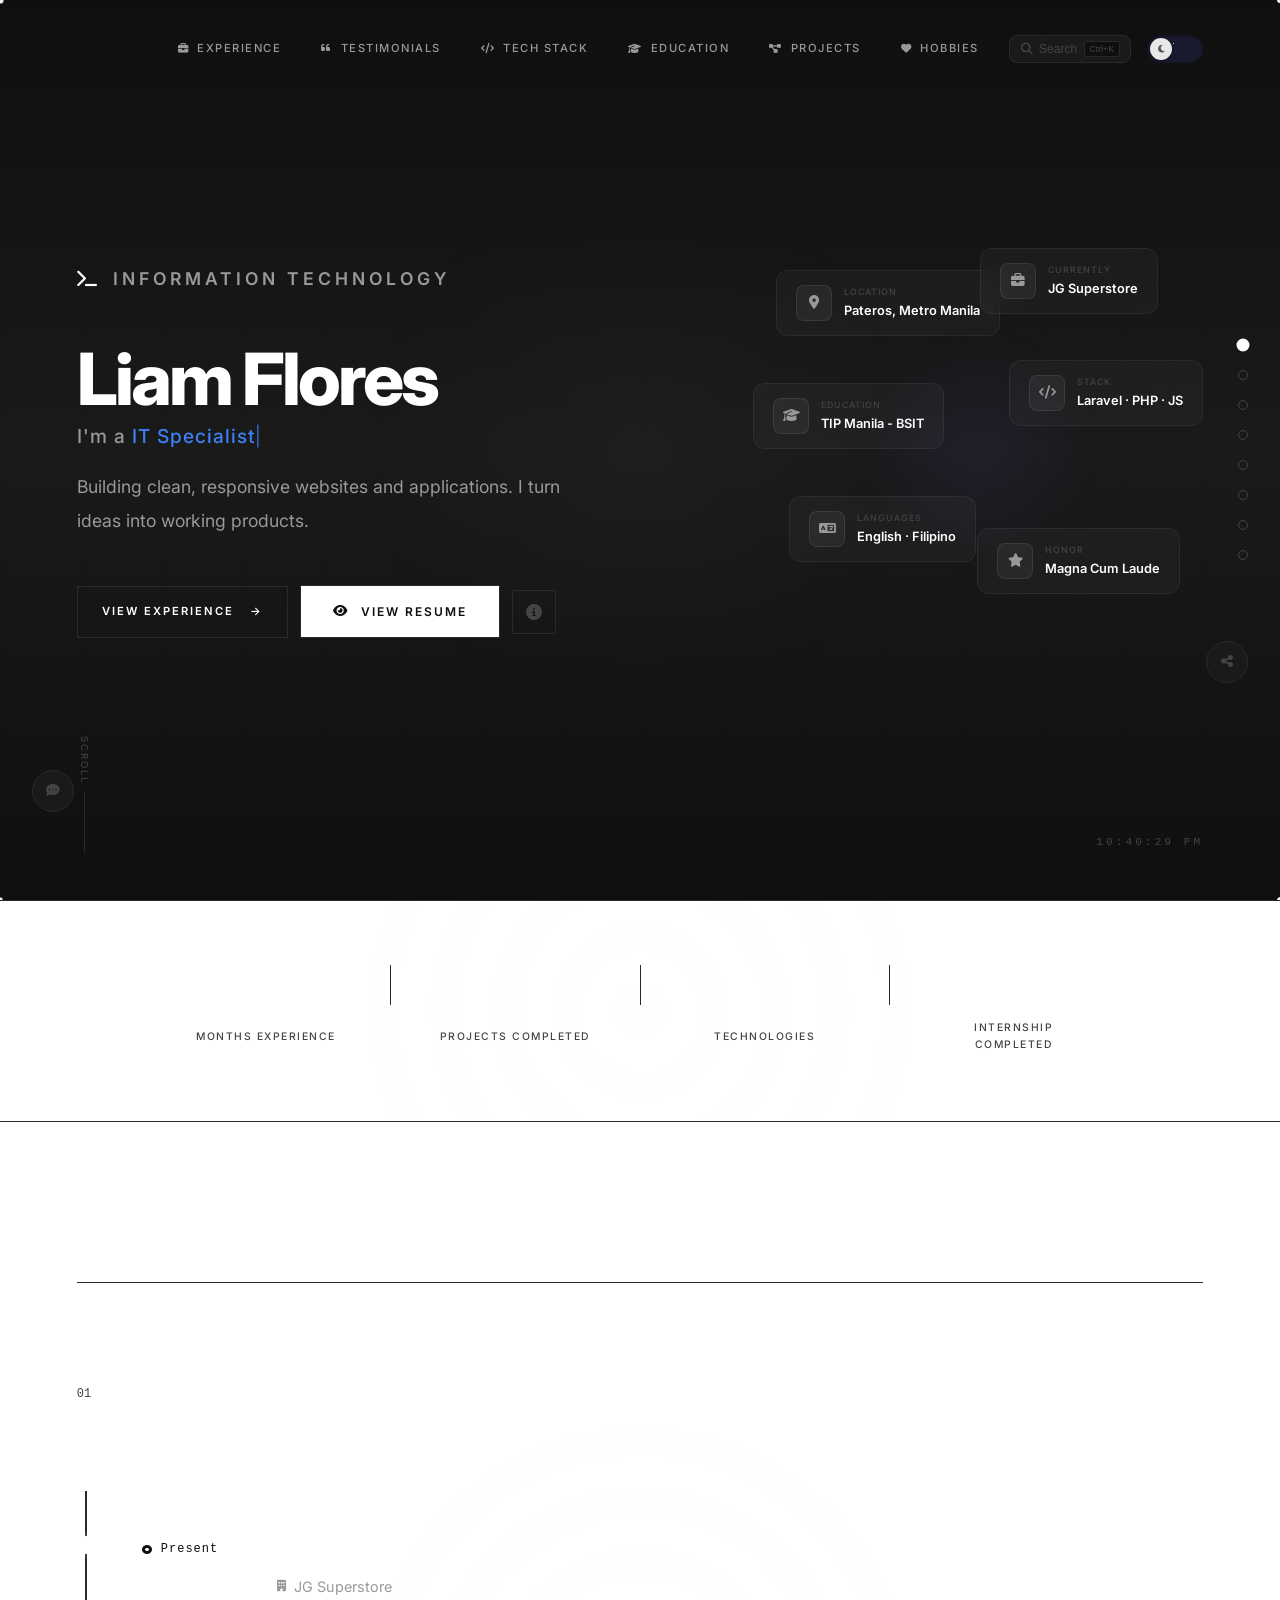
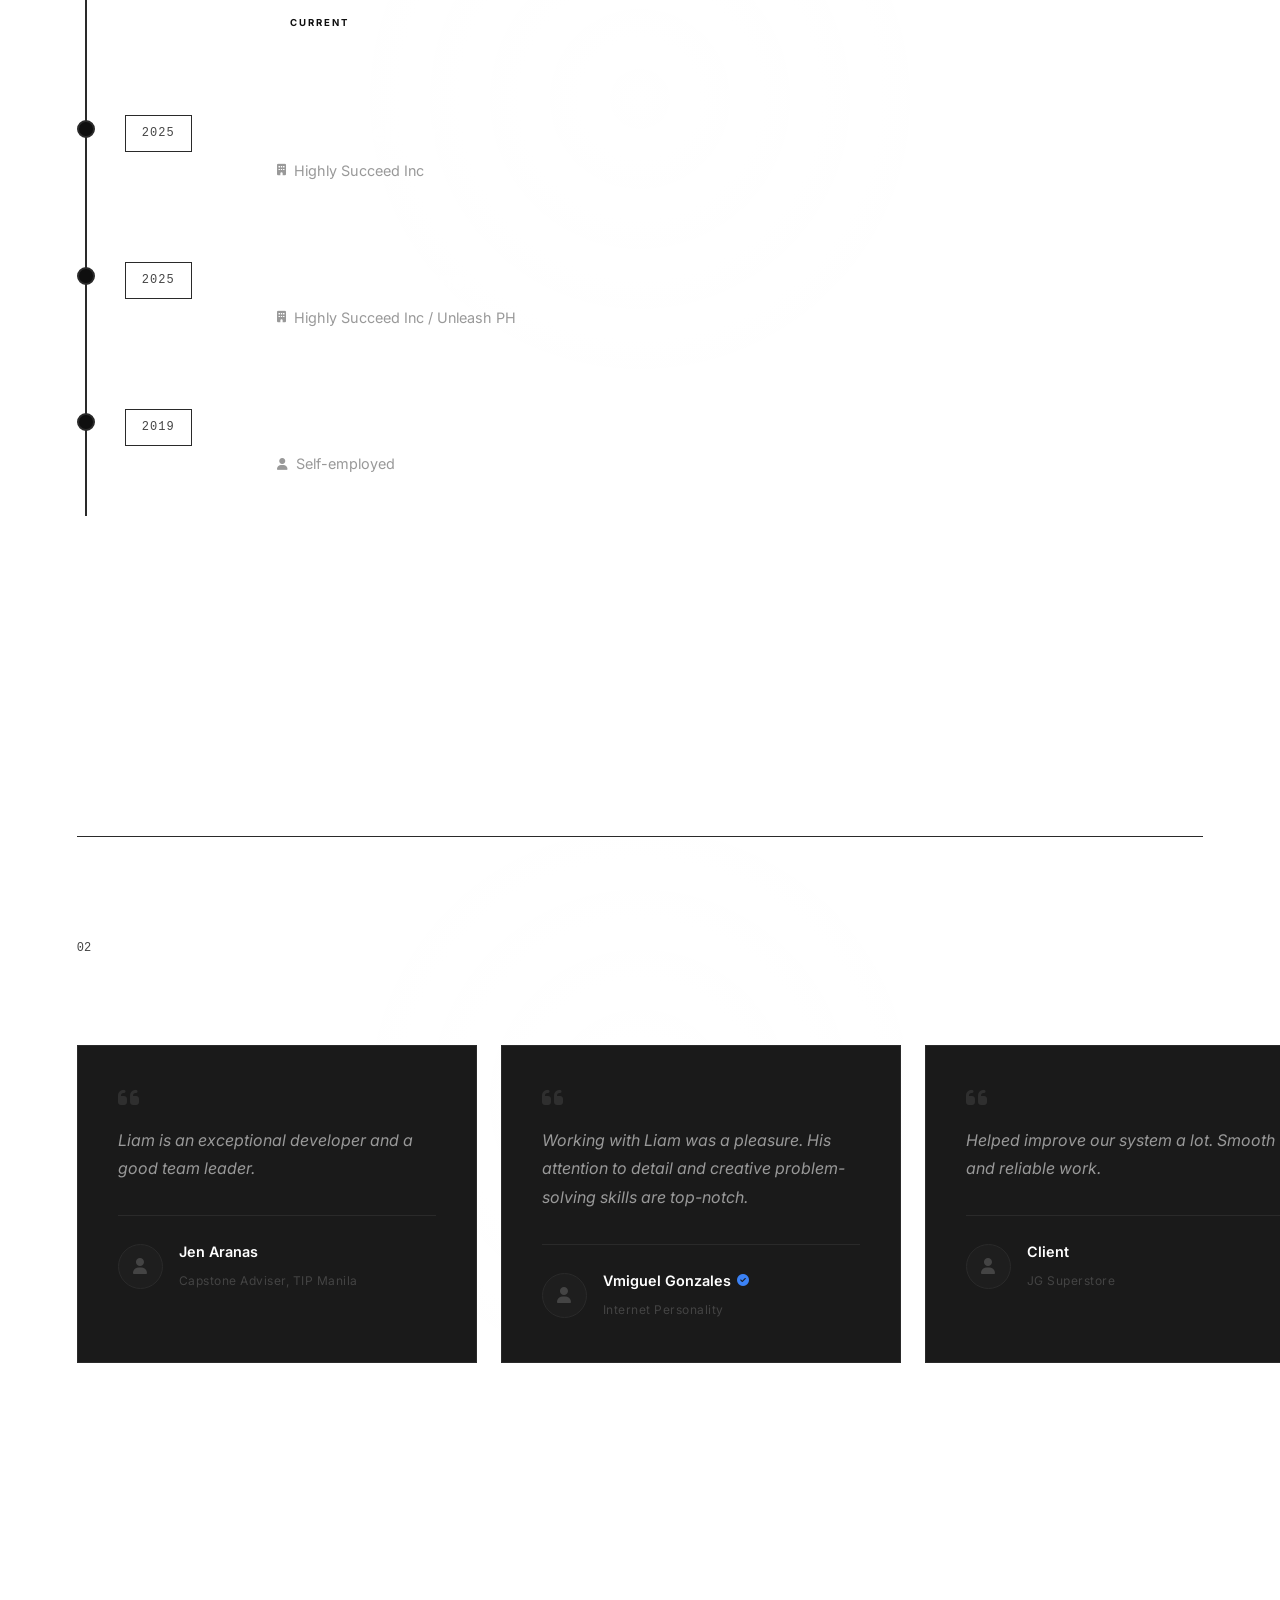
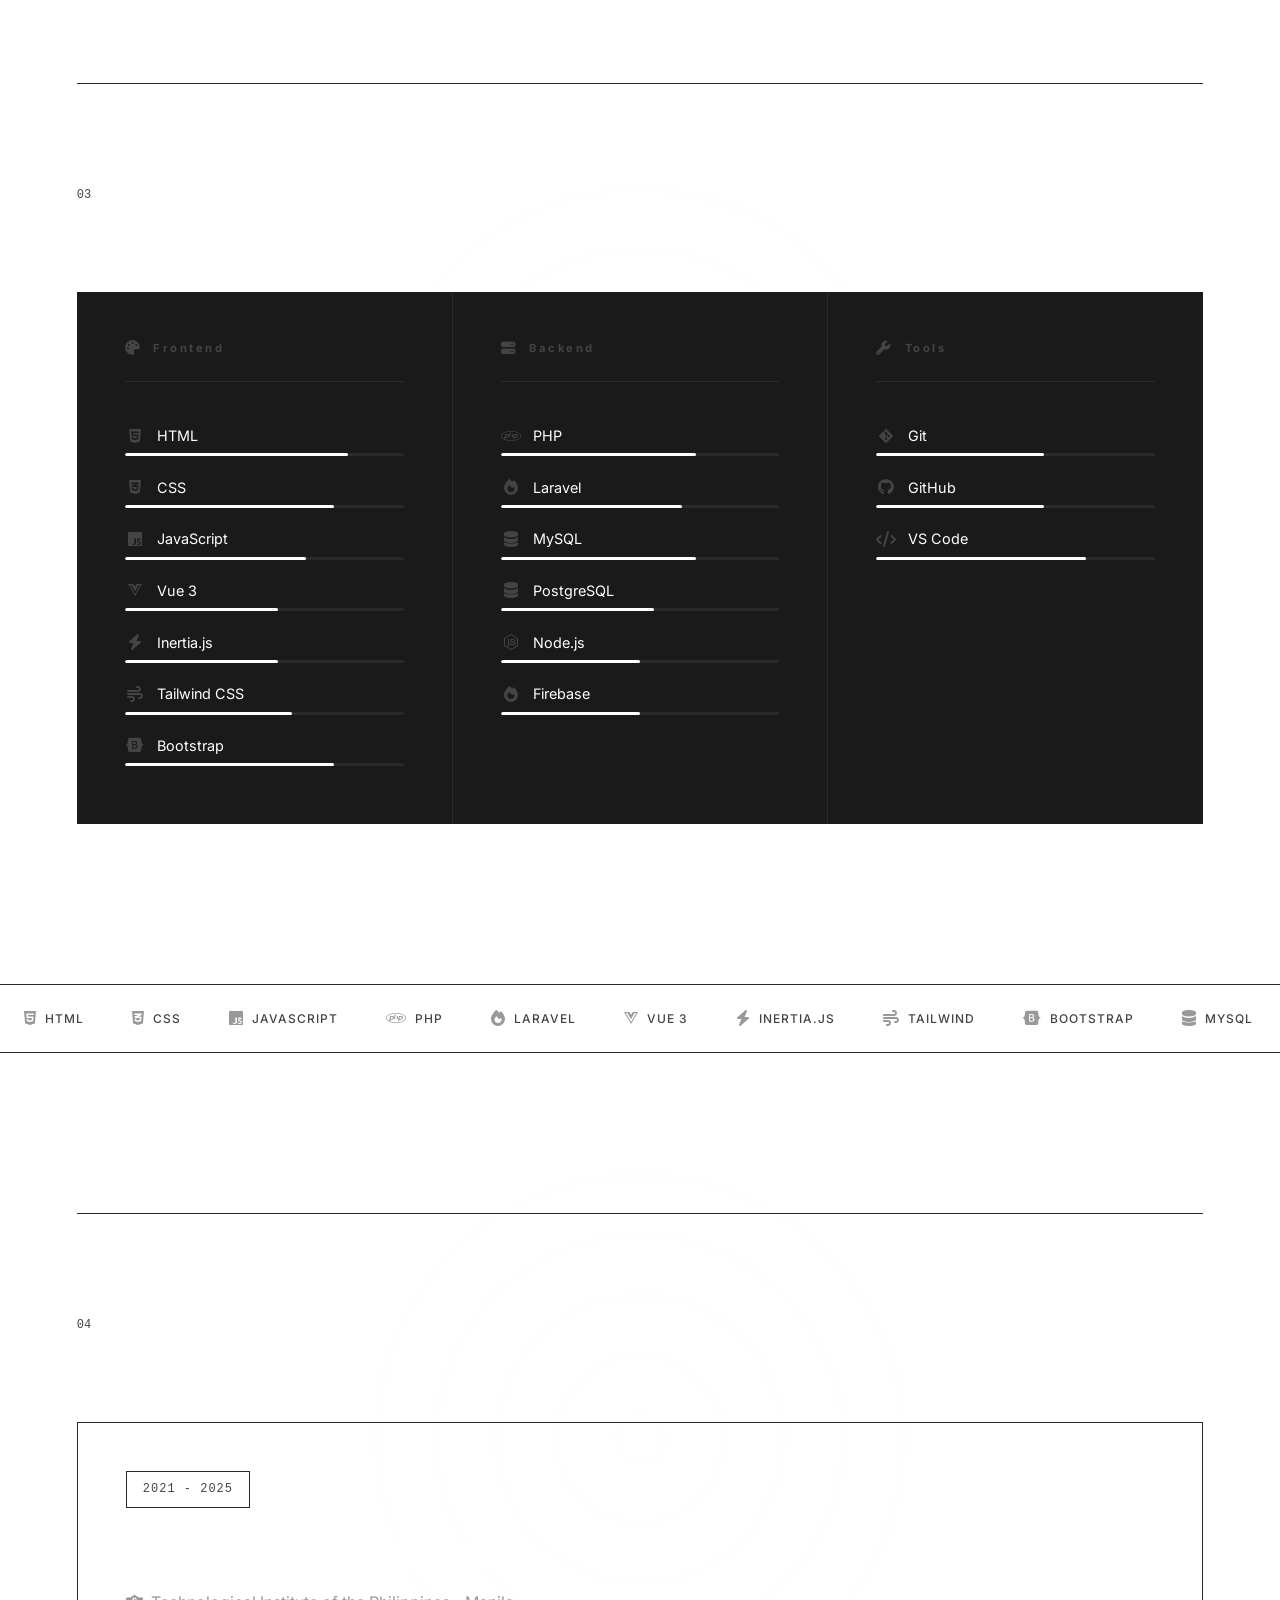
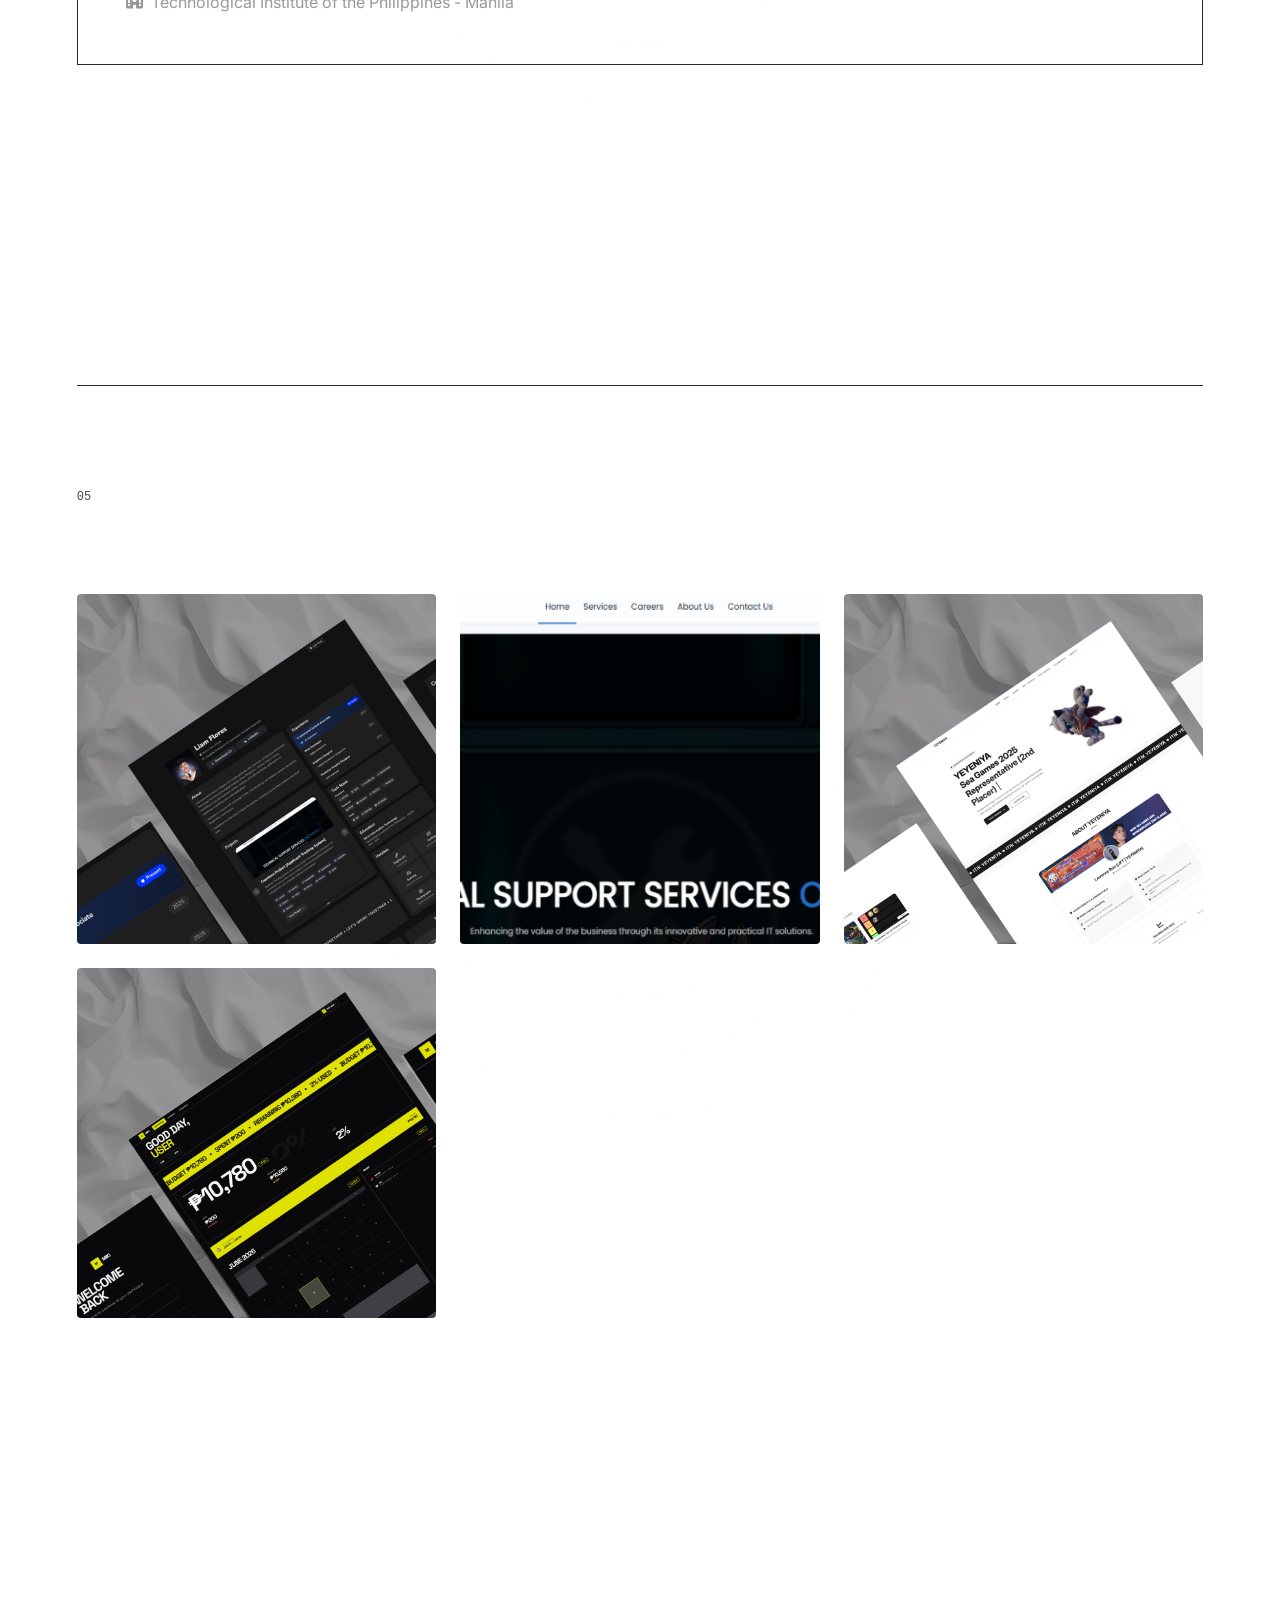
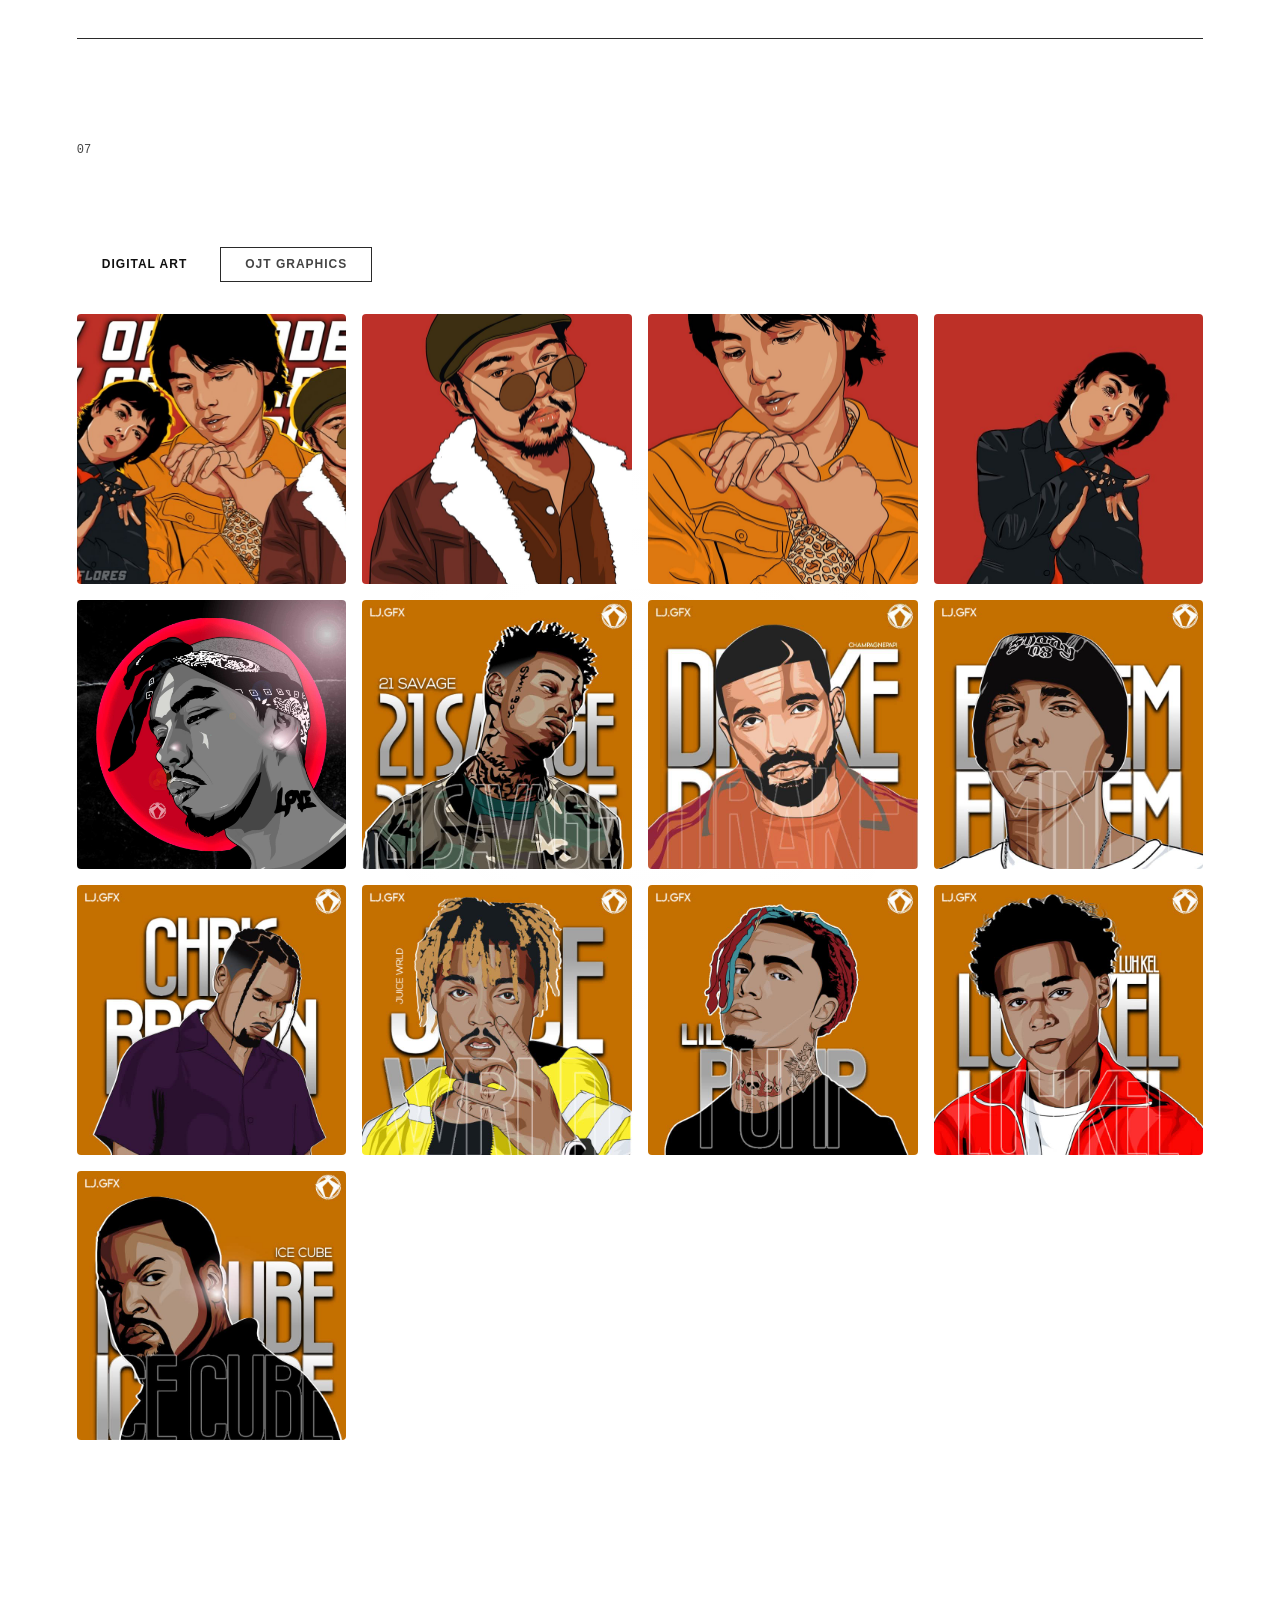
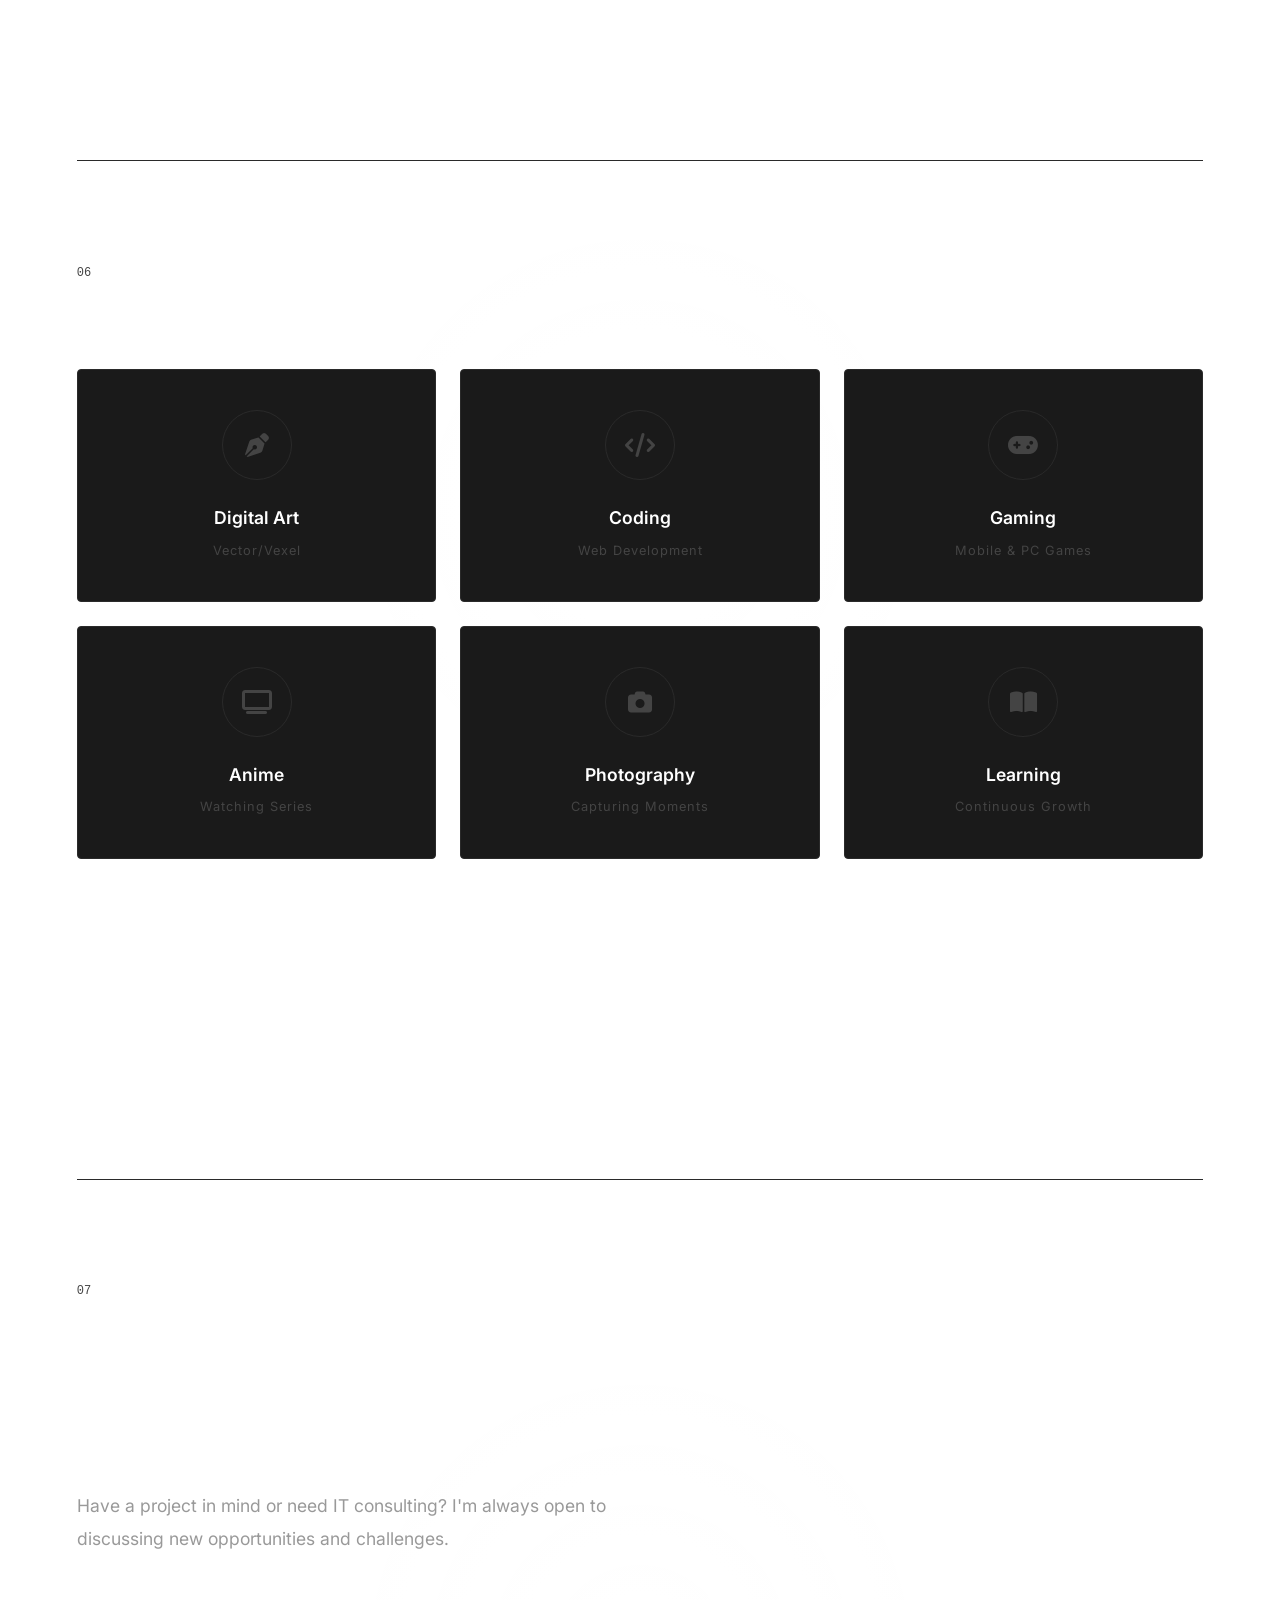
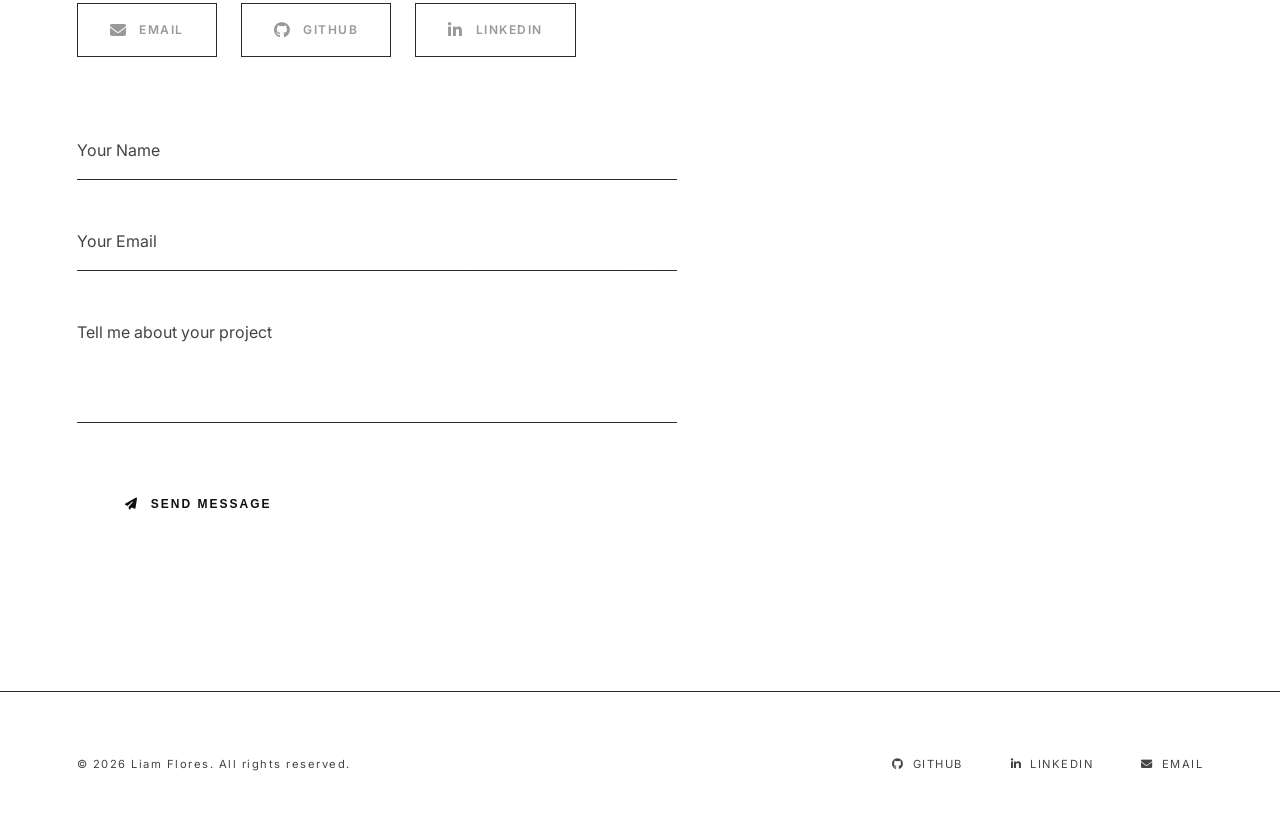
==== commit c0546bf0: "Add Cmd+K command palette with OS-aware shortcut display" ====
--- a/index.html
+++ b/index.html
@@ -46,6 +46,11 @@
             <li><a href="#contact"><i class="fa-solid fa-envelope"></i> Contact</a></li>
         </ul>
         <div class="nav-right">
+            <button class="cmd-palette-trigger" id="cmdTrigger" title="Search">
+                <i class="fa-solid fa-magnifying-glass"></i>
+                <span class="cmd-trigger-label">Search</span>
+                <kbd id="cmdShortcut">Ctrl+K</kbd>
+            </button>
             <button class="theme-toggle" id="themeToggle" aria-label="Toggle theme">
                 <div class="toggle-track">
                     <div class="toggle-stars">
@@ -836,6 +841,40 @@
         </div>
     </div>
 
+    <!-- Command Palette -->
+    <div class="cmd-palette-overlay" id="cmdPalette">
+        <div class="cmd-palette">
+            <div class="cmd-palette-header">
+                <i class="fa-solid fa-magnifying-glass"></i>
+                <input type="text" id="cmdInput" placeholder="Search sections, projects, skills..." autocomplete="off" spellcheck="false">
+                <kbd>ESC</kbd>
+            </div>
+            <div class="cmd-palette-body" id="cmdBody">
+                <div class="cmd-group">
+                    <span class="cmd-group-label">Navigation</span>
+                    <div class="cmd-results" id="cmdNavResults"></div>
+                </div>
+                <div class="cmd-group">
+                    <span class="cmd-group-label">Projects</span>
+                    <div class="cmd-results" id="cmdProjectResults"></div>
+                </div>
+                <div class="cmd-group">
+                    <span class="cmd-group-label">Skills</span>
+                    <div class="cmd-results" id="cmdSkillResults"></div>
+                </div>
+                <div class="cmd-group">
+                    <span class="cmd-group-label">Links</span>
+                    <div class="cmd-results" id="cmdLinkResults"></div>
+                </div>
+            </div>
+            <div class="cmd-palette-footer">
+                <span><kbd>↑</kbd><kbd>↓</kbd> Navigate</span>
+                <span><kbd>↵</kbd> Select</span>
+                <span><kbd>ESC</kbd> Close</span>
+            </div>
+        </div>
+    </div>
+
     <script src="js/script.js"></script>
 </body>
 </html>
--- a/css/style.css
+++ b/css/style.css
@@ -4301,4 +4301,148 @@
     .feedback-panel { width: 95%; max-height: 90vh; }
     .feedback-row { grid-template-columns: 1fr; }
     .share-widget { bottom: 5rem; right: 1.5rem; }
+}
+
+/* Command Palette Trigger */
+.cmd-palette-trigger {
+    display: flex; align-items: center; gap: 0.4rem;
+    padding: 0.35rem 0.65rem; border-radius: 8px;
+    border: 1px solid var(--border); background: var(--bg-end);
+    color: var(--text-muted); font-size: 0.75rem; cursor: pointer;
+    transition: all 0.3s;
+}
+.cmd-palette-trigger:hover { border-color: var(--text); color: var(--text); }
+.cmd-palette-trigger .cmd-trigger-label { display: none; }
+.cmd-palette-trigger kbd {
+    padding: 0.1rem 0.3rem; border-radius: 3px;
+    border: 1px solid var(--border); background: var(--bg-start);
+    font-size: 0.55rem; font-family: inherit;
+}
+
+@media (min-width: 900px) {
+    .cmd-palette-trigger .cmd-trigger-label { display: inline; }
+}
+
+/* Command Palette */
+.cmd-palette-overlay {
+    position: fixed; inset: 0; z-index: 99998;
+    background: rgba(0, 0, 0, 0.6); backdrop-filter: blur(8px);
+    display: flex; align-items: flex-start; justify-content: center;
+    padding-top: min(20vh, 180px);
+    opacity: 0; pointer-events: none;
+    transition: opacity 0.2s ease;
+}
+.cmd-palette-overlay.active { opacity: 1; pointer-events: auto; }
+
+.cmd-palette {
+    width: 90%; max-width: 560px;
+    background: var(--bg-end); border: 1px solid var(--border);
+    border-radius: 16px; overflow: hidden;
+    box-shadow: 0 24px 80px rgba(0, 0, 0, 0.5), 0 0 0 1px rgba(255, 255, 255, 0.05) inset;
+    transform: scale(0.96) translateY(-8px);
+    transition: transform 0.2s ease;
+}
+.cmd-palette-overlay.active .cmd-palette {
+    transform: scale(1) translateY(0);
+}
+
+.cmd-palette-header {
+    display: flex; align-items: center; gap: 0.75rem;
+    padding: 0.875rem 1rem;
+    border-bottom: 1px solid var(--border);
+}
+.cmd-palette-header i { color: var(--text-muted); font-size: 0.85rem; }
+
+.cmd-palette-header input {
+    flex: 1; background: none; border: none; outline: none;
+    color: var(--text); font-size: 0.95rem; font-family: inherit;
+}
+.cmd-palette-header input::placeholder { color: var(--text-muted); }
+
+.cmd-palette-header kbd {
+    padding: 0.15rem 0.4rem; border-radius: 4px;
+    border: 1px solid var(--border); background: var(--bg-start);
+    color: var(--text-muted); font-size: 0.6rem; font-family: inherit;
+    letter-spacing: 0.5px;
+}
+
+.cmd-palette-body {
+    max-height: 340px; overflow-y: auto; padding: 0.5rem 0;
+    scrollbar-width: thin; scrollbar-color: var(--border) transparent;
+}
+
+.cmd-group { display: none; }
+.cmd-group.has-results { display: block; }
+
+.cmd-group-label {
+    display: block; padding: 0.4rem 1rem 0.25rem;
+    font-size: 0.6rem; font-weight: 600; letter-spacing: 1px;
+    text-transform: uppercase; color: var(--text-muted);
+}
+
+.cmd-results { display: flex; flex-direction: column; }
+
+.cmd-item {
+    display: flex; align-items: center; gap: 0.75rem;
+    padding: 0.55rem 1rem; cursor: pointer;
+    transition: background 0.1s;
+}
+.cmd-item:hover, .cmd-item.active {
+    background: rgba(255, 255, 255, 0.05);
+}
+[data-theme="light"] .cmd-item:hover,
+[data-theme="light"] .cmd-item.active {
+    background: rgba(0, 0, 0, 0.05);
+}
+
+.cmd-item-icon {
+    width: 32px; height: 32px; border-radius: 8px;
+    background: var(--bg-start); border: 1px solid var(--border);
+    display: flex; align-items: center; justify-content: center;
+    font-size: 0.75rem; color: var(--text-secondary);
+    flex-shrink: 0;
+}
+
+.cmd-item-text { flex: 1; min-width: 0; }
+.cmd-item-title {
+    font-size: 0.8rem; font-weight: 500; color: var(--text);
+    white-space: nowrap; overflow: hidden; text-overflow: ellipsis;
+}
+.cmd-item-desc {
+    font-size: 0.65rem; color: var(--text-muted);
+    white-space: nowrap; overflow: hidden; text-overflow: ellipsis;
+}
+
+.cmd-item-badge {
+    font-size: 0.55rem; padding: 0.15rem 0.4rem;
+    border-radius: 4px; background: var(--bg-start);
+    border: 1px solid var(--border); color: var(--text-muted);
+    flex-shrink: 0; letter-spacing: 0.3px;
+}
+
+.cmd-empty {
+    padding: 2rem 1rem; text-align: center;
+    color: var(--text-muted); font-size: 0.8rem;
+}
+
+.cmd-palette-footer {
+    display: flex; gap: 1rem; padding: 0.6rem 1rem;
+    border-top: 1px solid var(--border);
+}
+.cmd-palette-footer span {
+    font-size: 0.6rem; color: var(--text-muted);
+    display: flex; align-items: center; gap: 0.25rem;
+}
+.cmd-palette-footer kbd {
+    padding: 0.1rem 0.3rem; border-radius: 3px;
+    border: 1px solid var(--border); background: var(--bg-start);
+    color: var(--text-muted); font-size: 0.55rem; font-family: inherit;
+    min-width: 1.1rem; text-align: center;
+}
+
+@media (max-width: 480px) {
+    .cmd-palette { width: 95%; border-radius: 12px; }
+    .cmd-palette-overlay { padding-top: 10vh; }
+    .cmd-palette-body { max-height: 50vh; }
+    .cmd-palette-trigger kbd { display: none; }
 }
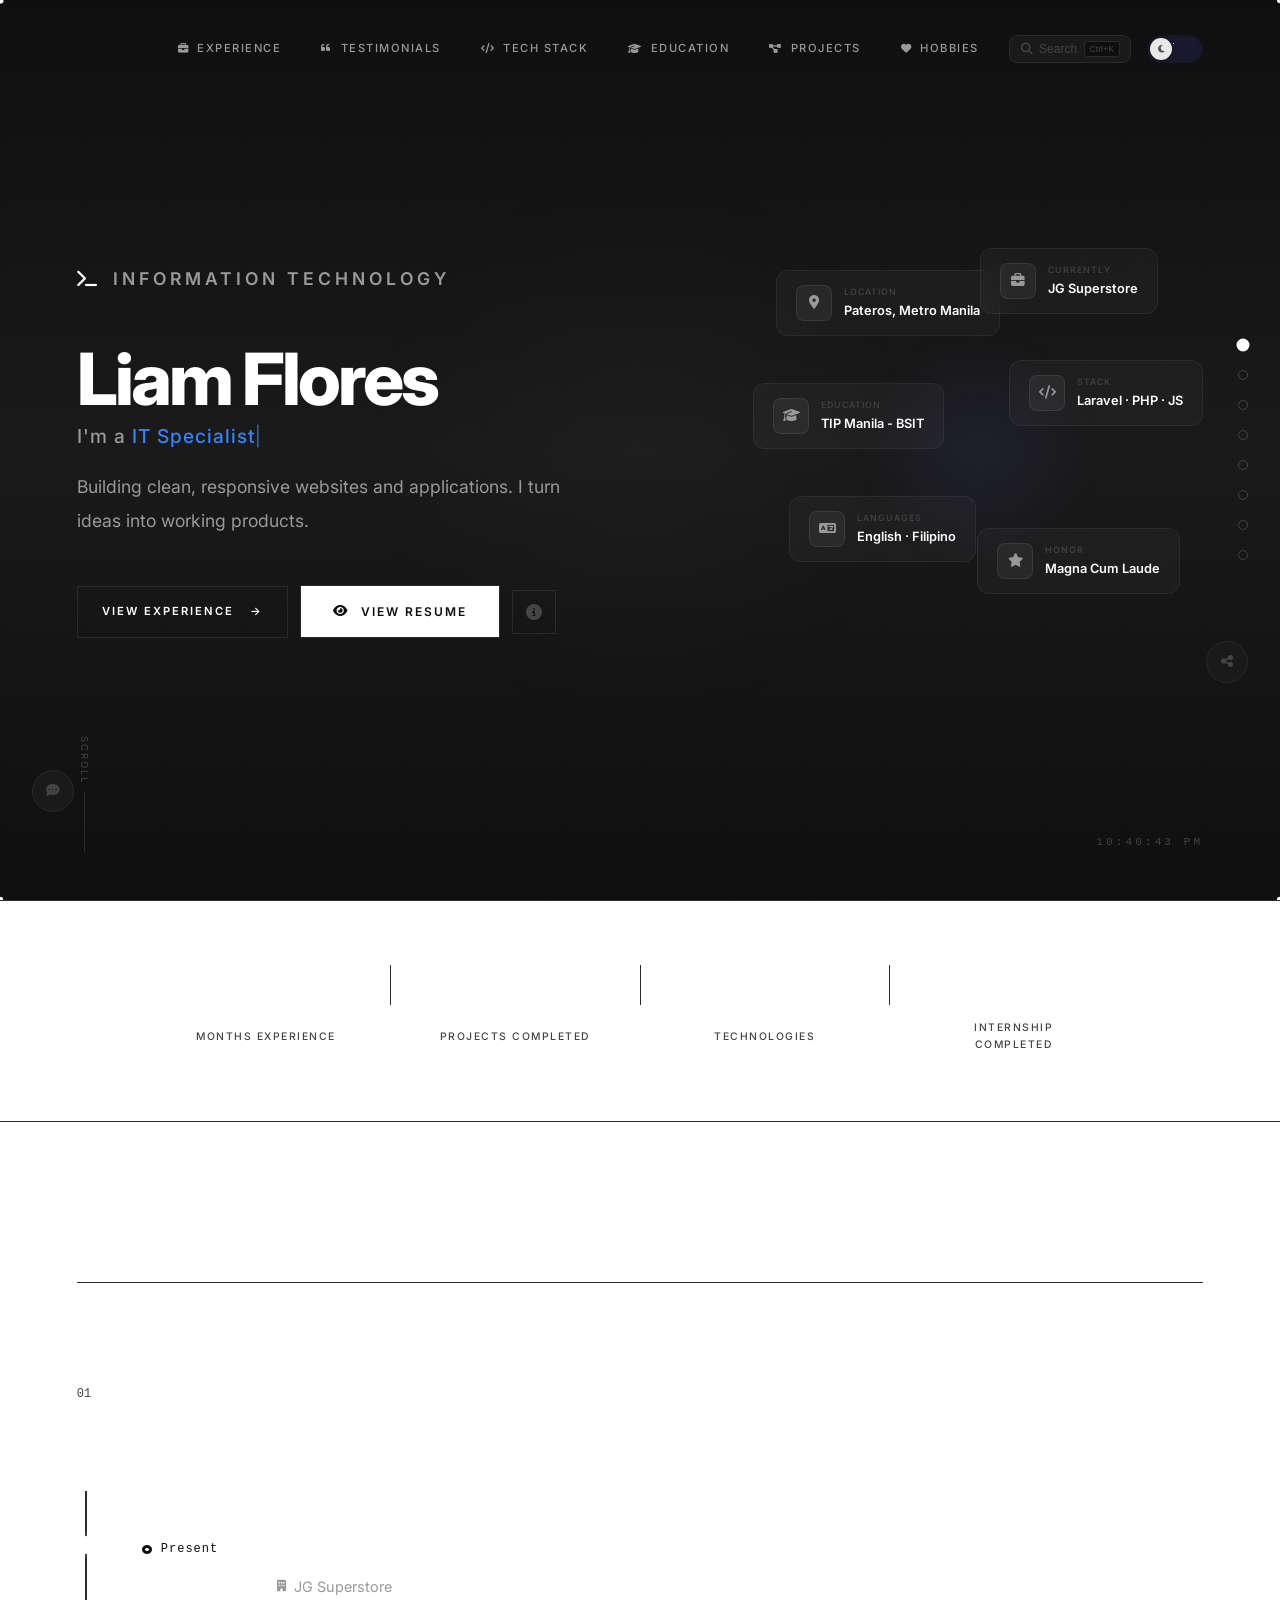
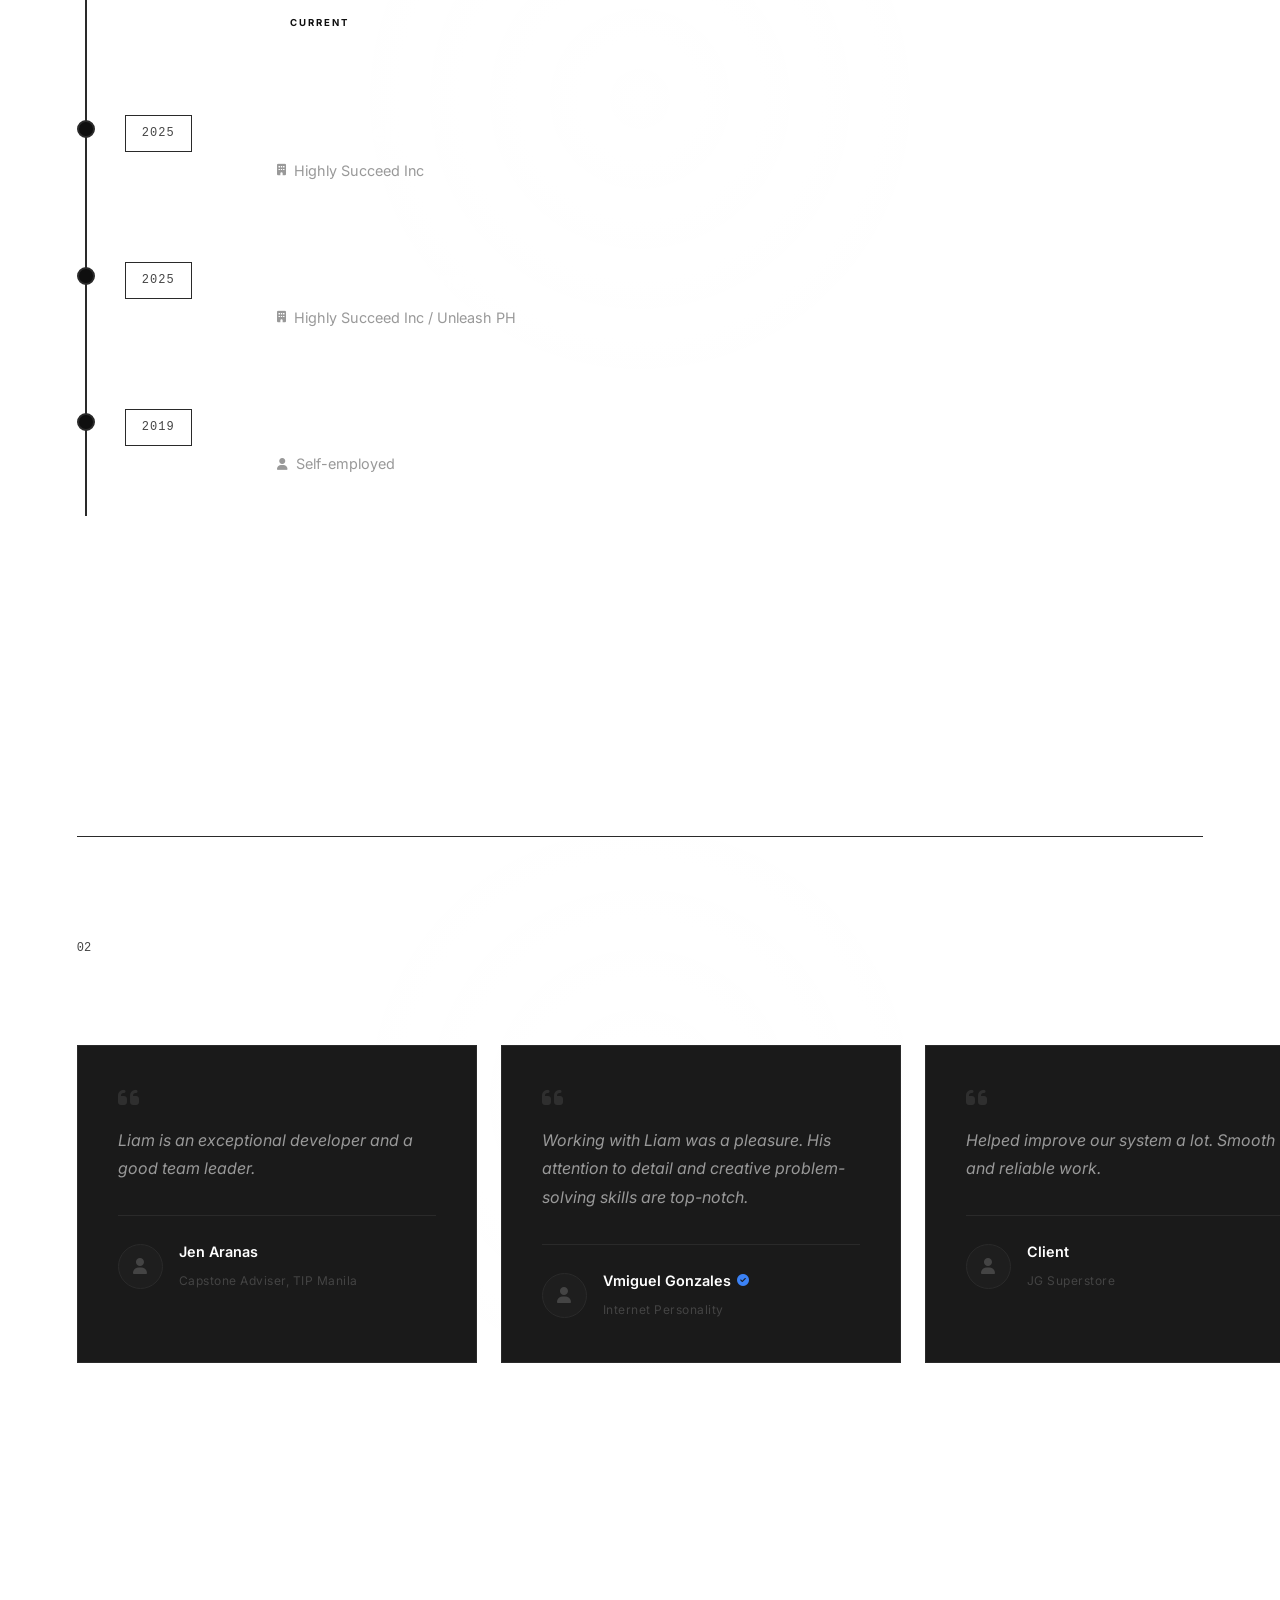
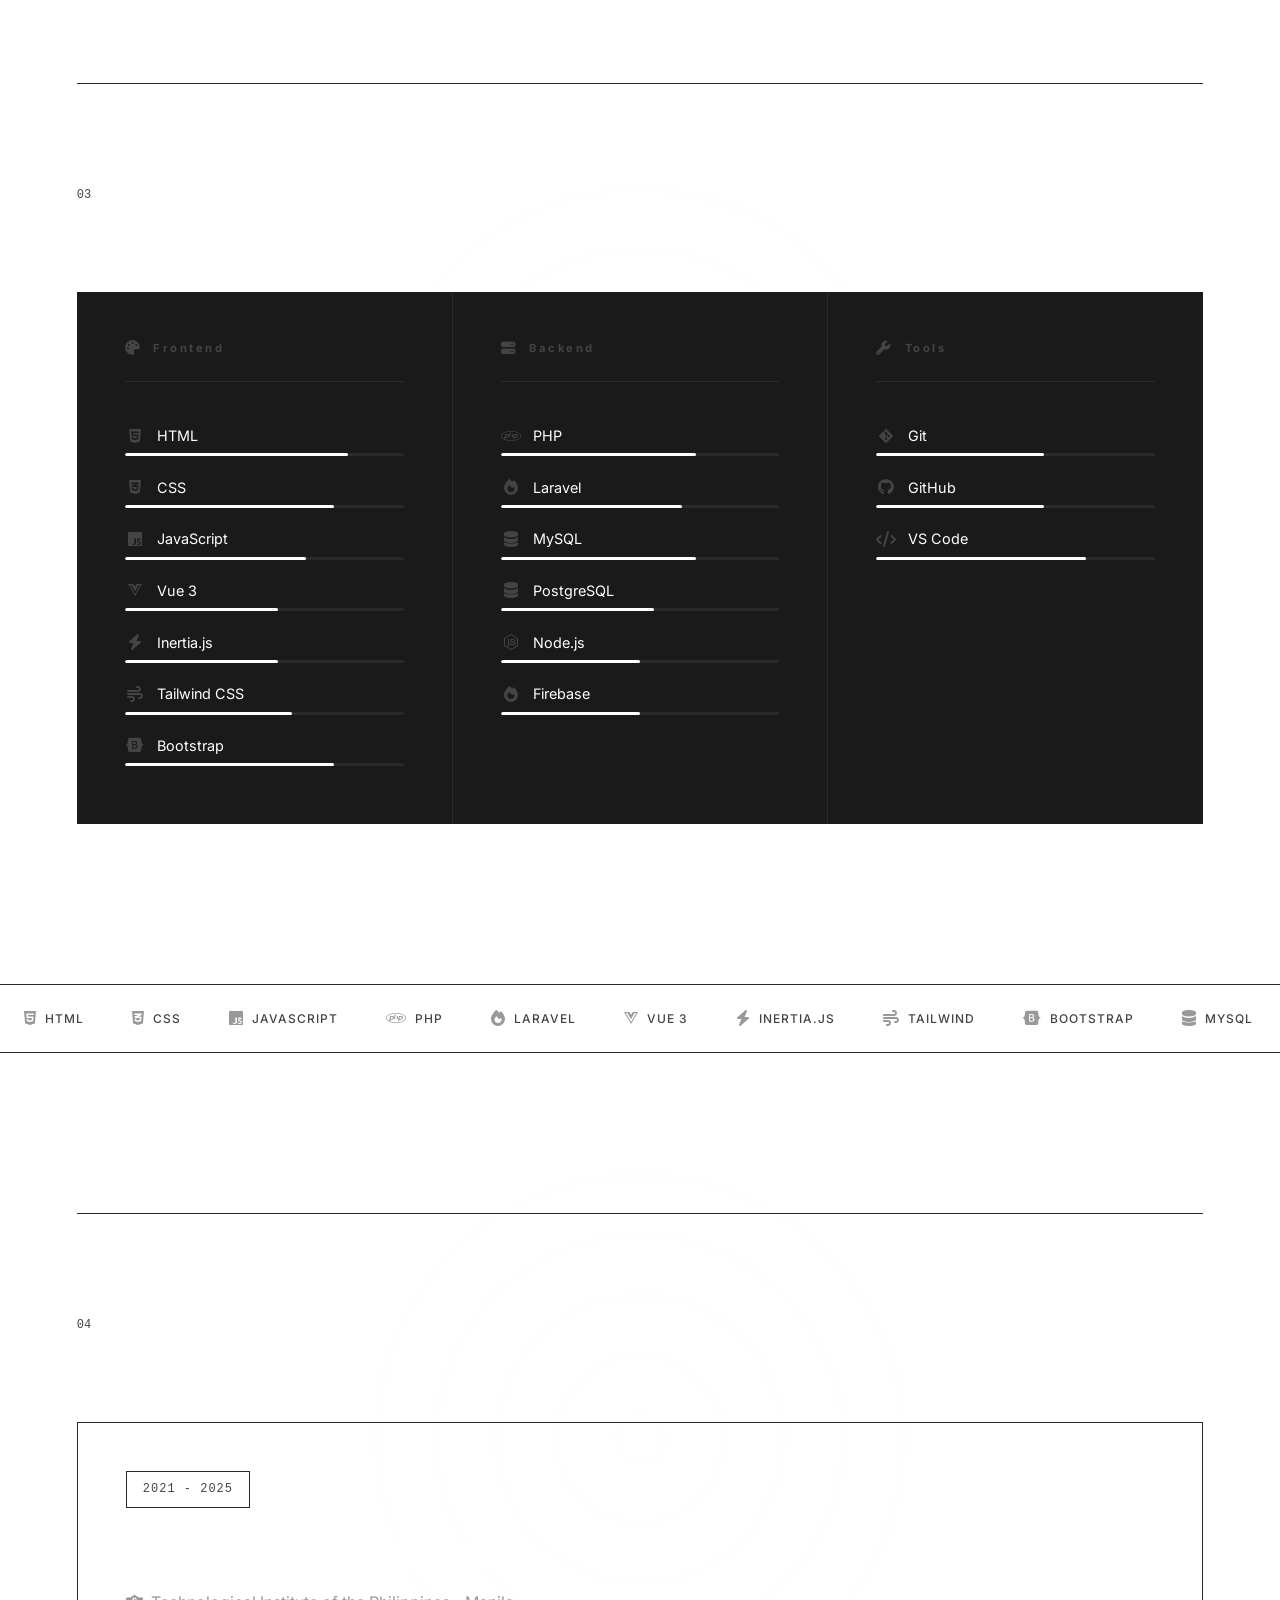
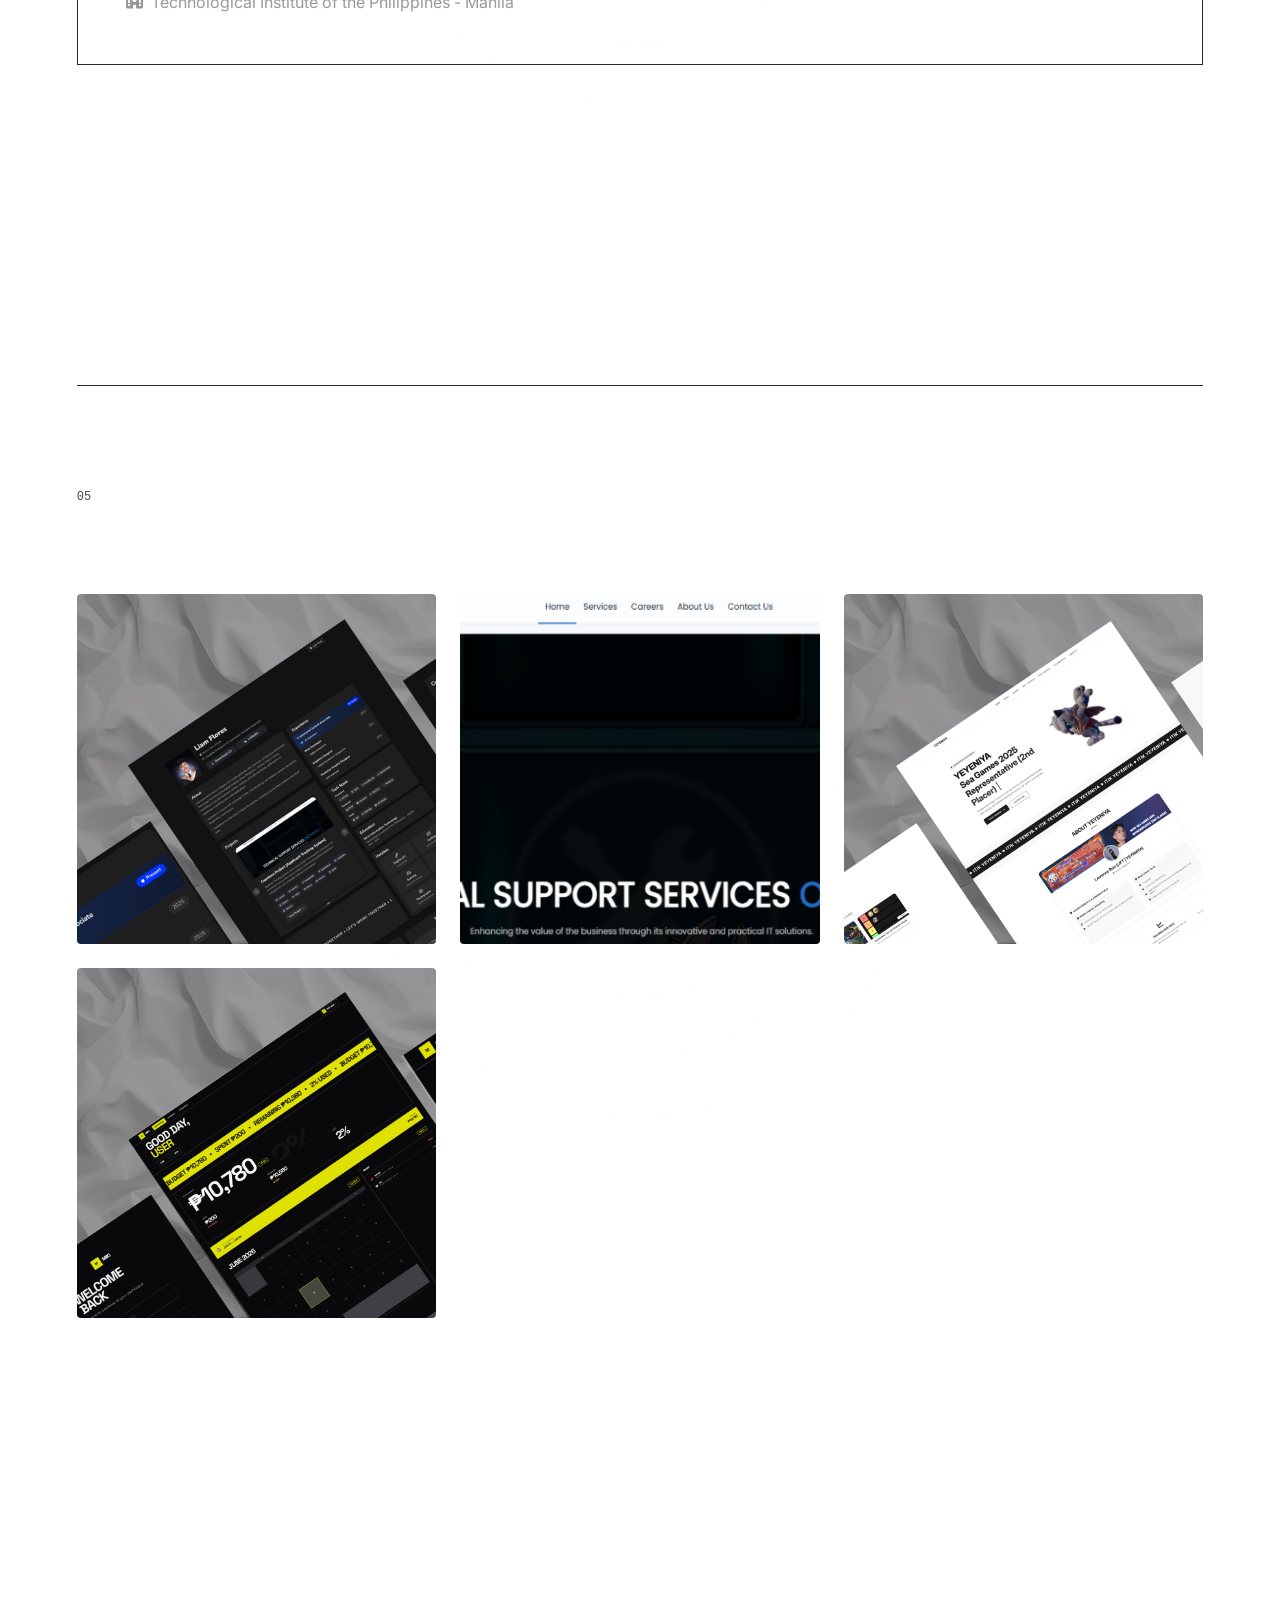
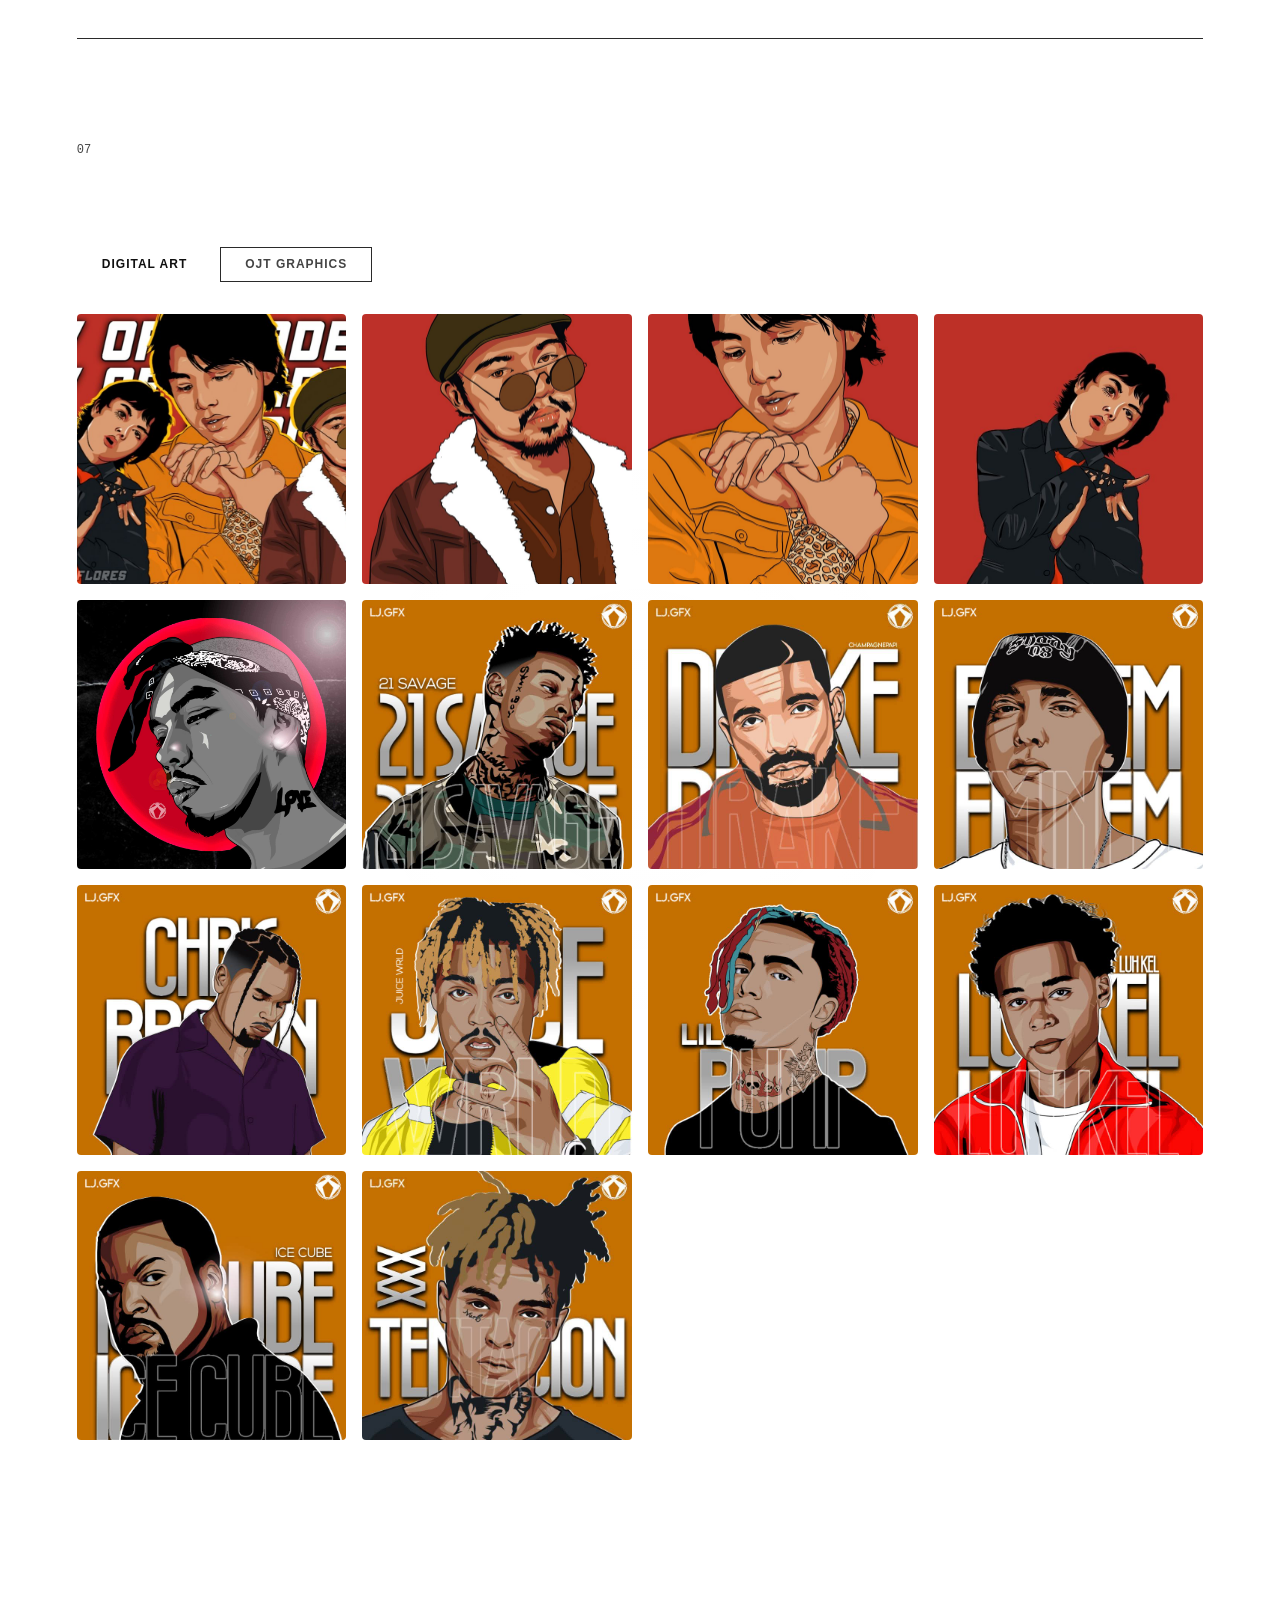
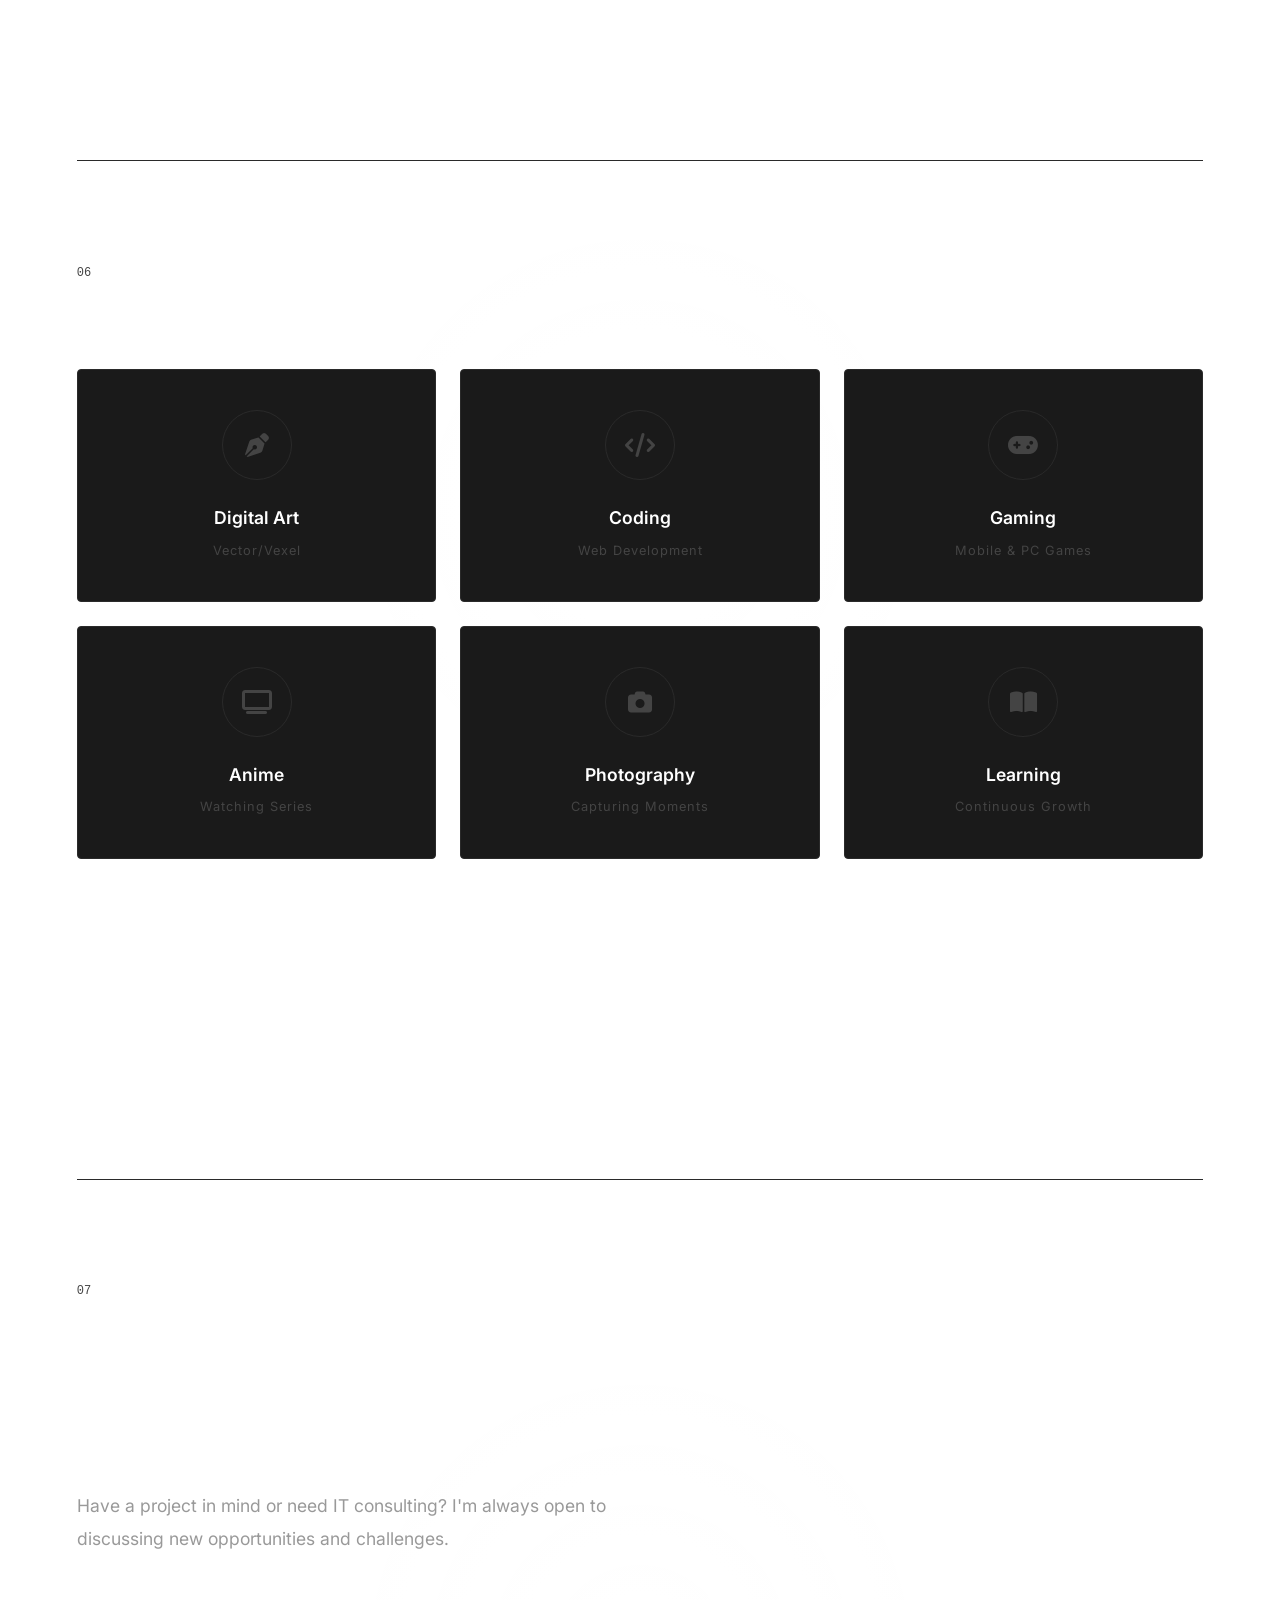
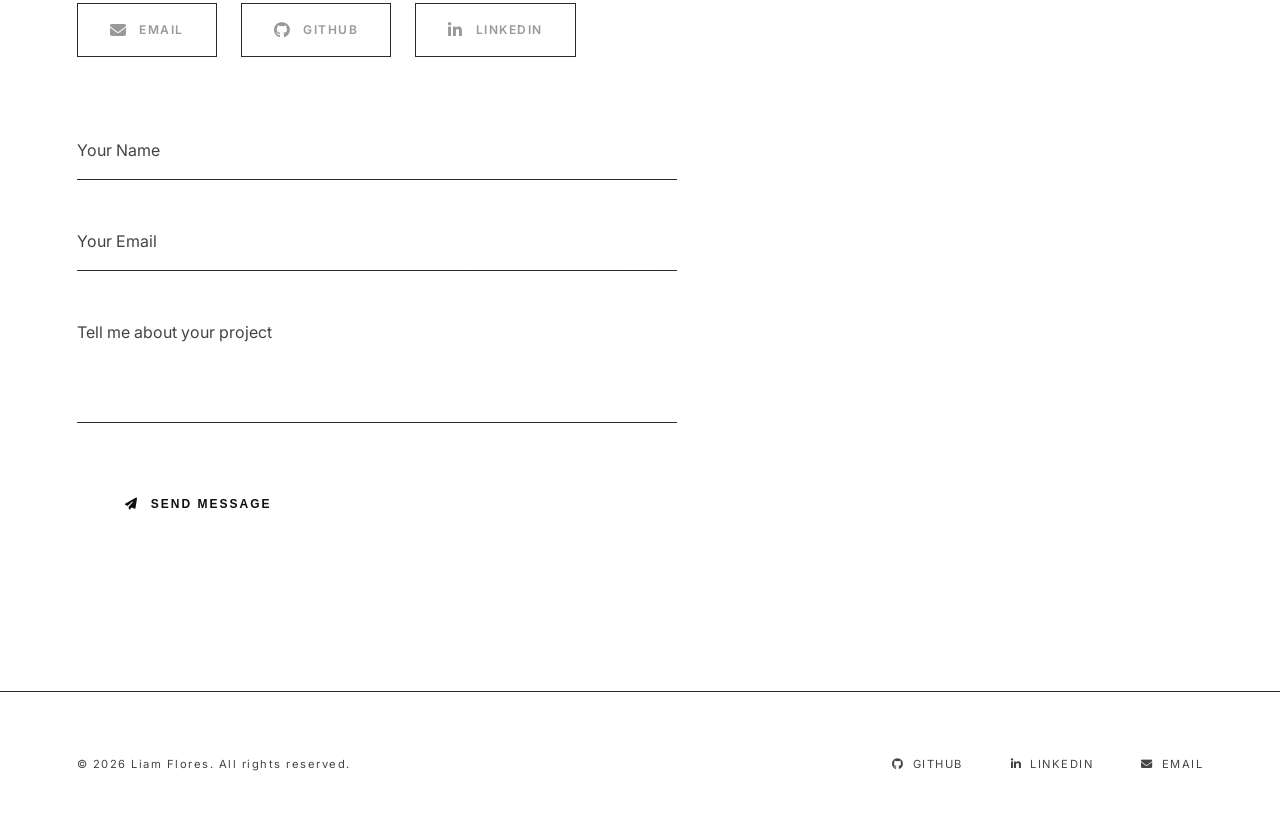
==== commit 053f56a6: "Add external link confirmation dialog for all outbound links" ====
--- a/index.html
+++ b/index.html
@@ -841,6 +841,20 @@
         </div>
     </div>
 
+    <!-- External Link Confirmation -->
+    <div class="ext-confirm-overlay" id="extConfirm">
+        <div class="ext-confirm-box">
+            <div class="ext-confirm-icon"><i class="fa-solid fa-arrow-up-right-from-square"></i></div>
+            <h4>Leaving Portfolio</h4>
+            <p class="ext-confirm-url" id="extConfirmUrl"></p>
+            <p class="ext-confirm-text">You're about to open an external link. Continue?</p>
+            <div class="ext-confirm-actions">
+                <button class="ext-confirm-cancel" id="extConfirmCancel">Cancel</button>
+                <a class="ext-confirm-go" id="extConfirmGo" href="#" target="_blank">Open Link <i class="fa-solid fa-arrow-up-right-from-square"></i></a>
+            </div>
+        </div>
+    </div>
+
     <!-- Command Palette -->
     <div class="cmd-palette-overlay" id="cmdPalette">
         <div class="cmd-palette">
--- a/css/style.css
+++ b/css/style.css
@@ -4303,6 +4303,70 @@
     .share-widget { bottom: 5rem; right: 1.5rem; }
 }
 
+/* External Link Confirmation */
+.ext-confirm-overlay {
+    position: fixed; inset: 0; z-index: 99999;
+    background: rgba(0, 0, 0, 0.6); backdrop-filter: blur(8px);
+    display: flex; align-items: center; justify-content: center;
+    opacity: 0; pointer-events: none;
+    transition: opacity 0.2s ease;
+}
+.ext-confirm-overlay.active { opacity: 1; pointer-events: auto; }
+
+.ext-confirm-box {
+    background: var(--bg-end); border: 1px solid var(--border);
+    border-radius: 16px; padding: 2rem; text-align: center;
+    width: 90%; max-width: 380px;
+    box-shadow: 0 24px 80px rgba(0, 0, 0, 0.5);
+    transform: scale(0.95); transition: transform 0.2s ease;
+}
+.ext-confirm-overlay.active .ext-confirm-box { transform: scale(1); }
+
+.ext-confirm-icon {
+    width: 48px; height: 48px; border-radius: 12px;
+    background: var(--bg-start); border: 1px solid var(--border);
+    display: flex; align-items: center; justify-content: center;
+    margin: 0 auto 1rem; font-size: 1rem; color: var(--text-secondary);
+}
+
+.ext-confirm-box h4 {
+    font-size: 1rem; font-weight: 700; color: var(--text);
+    margin-bottom: 0.5rem;
+}
+
+.ext-confirm-url {
+    font-size: 0.7rem; color: var(--text-muted);
+    word-break: break-all; margin-bottom: 0.5rem;
+    padding: 0.4rem 0.6rem; background: var(--bg-start);
+    border-radius: 6px; border: 1px solid var(--border);
+}
+
+.ext-confirm-text {
+    font-size: 0.8rem; color: var(--text-secondary);
+    margin-bottom: 1.25rem;
+}
+
+.ext-confirm-actions {
+    display: flex; gap: 0.75rem; justify-content: center;
+}
+
+.ext-confirm-cancel {
+    padding: 0.5rem 1.25rem; border-radius: 8px;
+    border: 1px solid var(--border); background: var(--bg-start);
+    color: var(--text-secondary); font-size: 0.8rem; font-weight: 500;
+    cursor: pointer; transition: all 0.2s;
+}
+.ext-confirm-cancel:hover { border-color: var(--text); color: var(--text); }
+
+.ext-confirm-go {
+    padding: 0.5rem 1.25rem; border-radius: 8px;
+    border: none; background: var(--text); color: var(--bg-start);
+    font-size: 0.8rem; font-weight: 600; cursor: pointer;
+    text-decoration: none; display: flex; align-items: center; gap: 0.4rem;
+    transition: all 0.2s;
+}
+.ext-confirm-go:hover { opacity: 0.85; }
+
 /* Command Palette Trigger */
 .cmd-palette-trigger {
     display: flex; align-items: center; gap: 0.4rem;
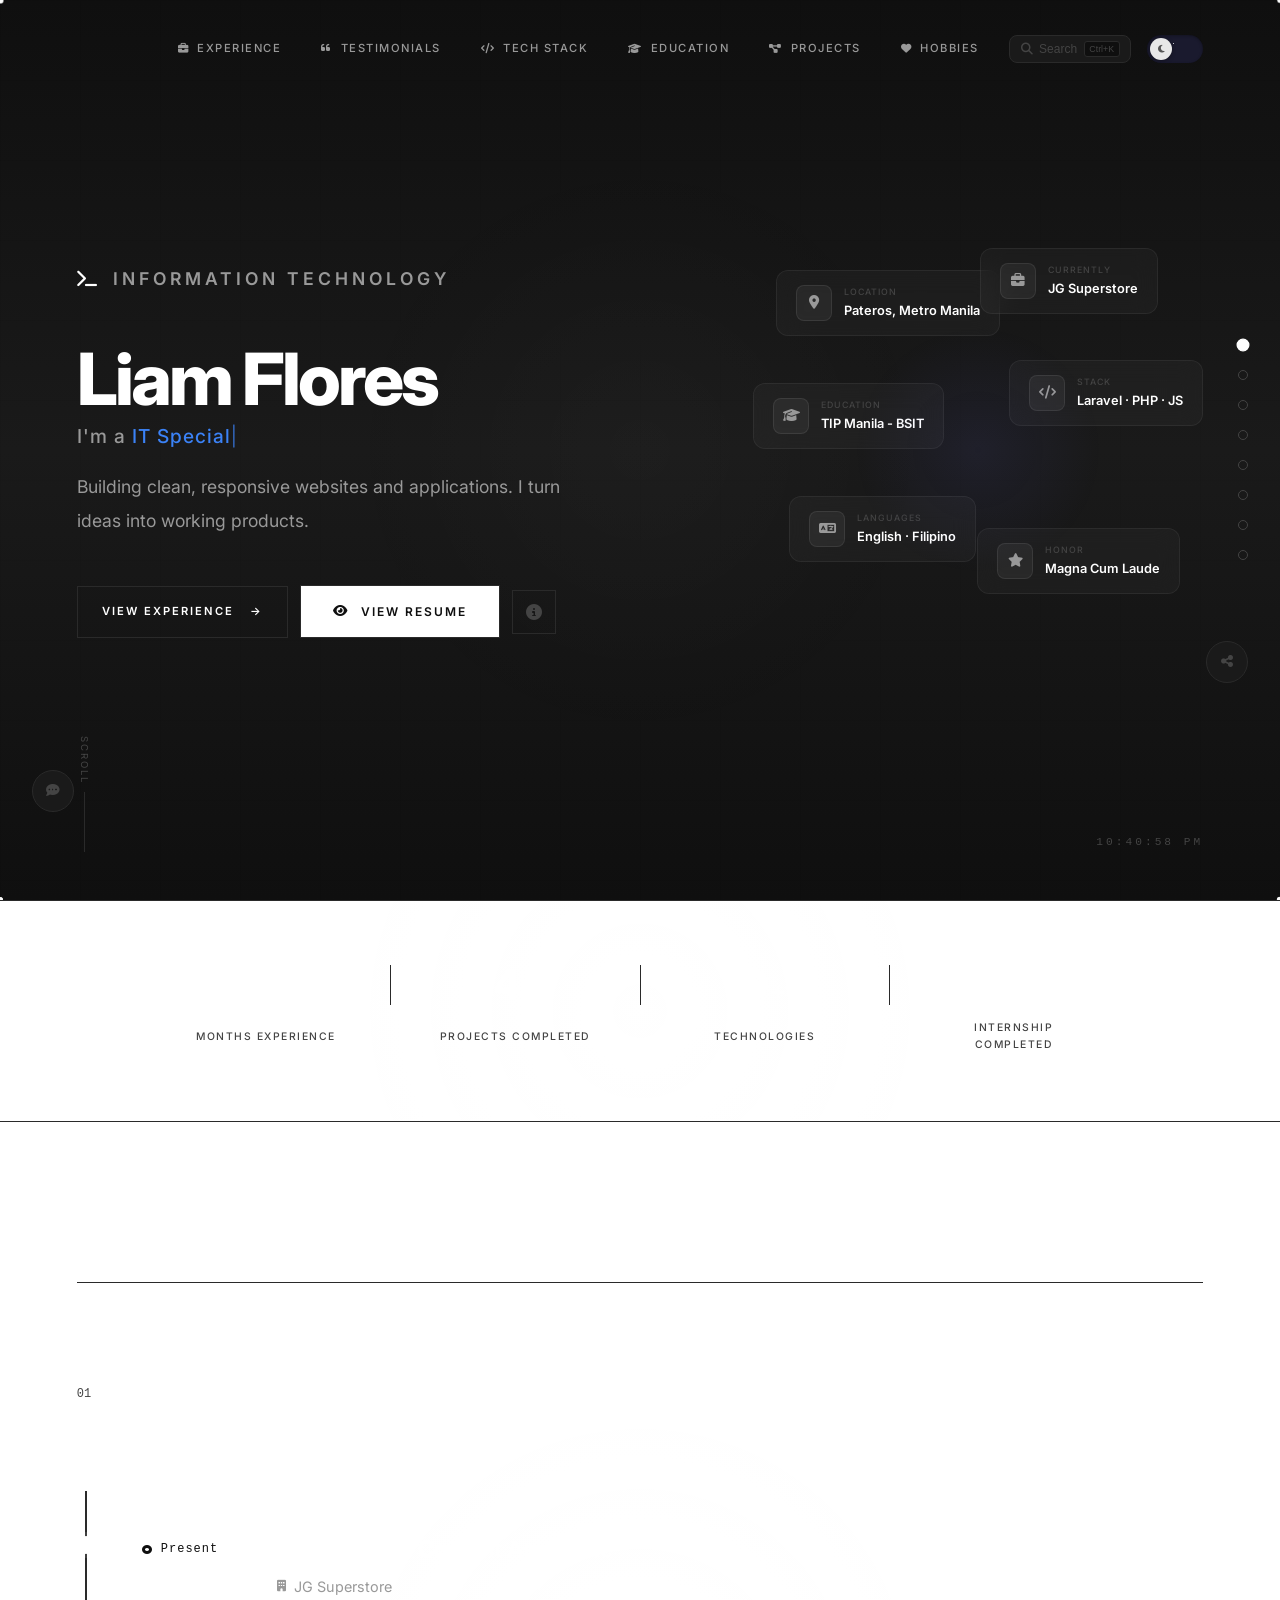
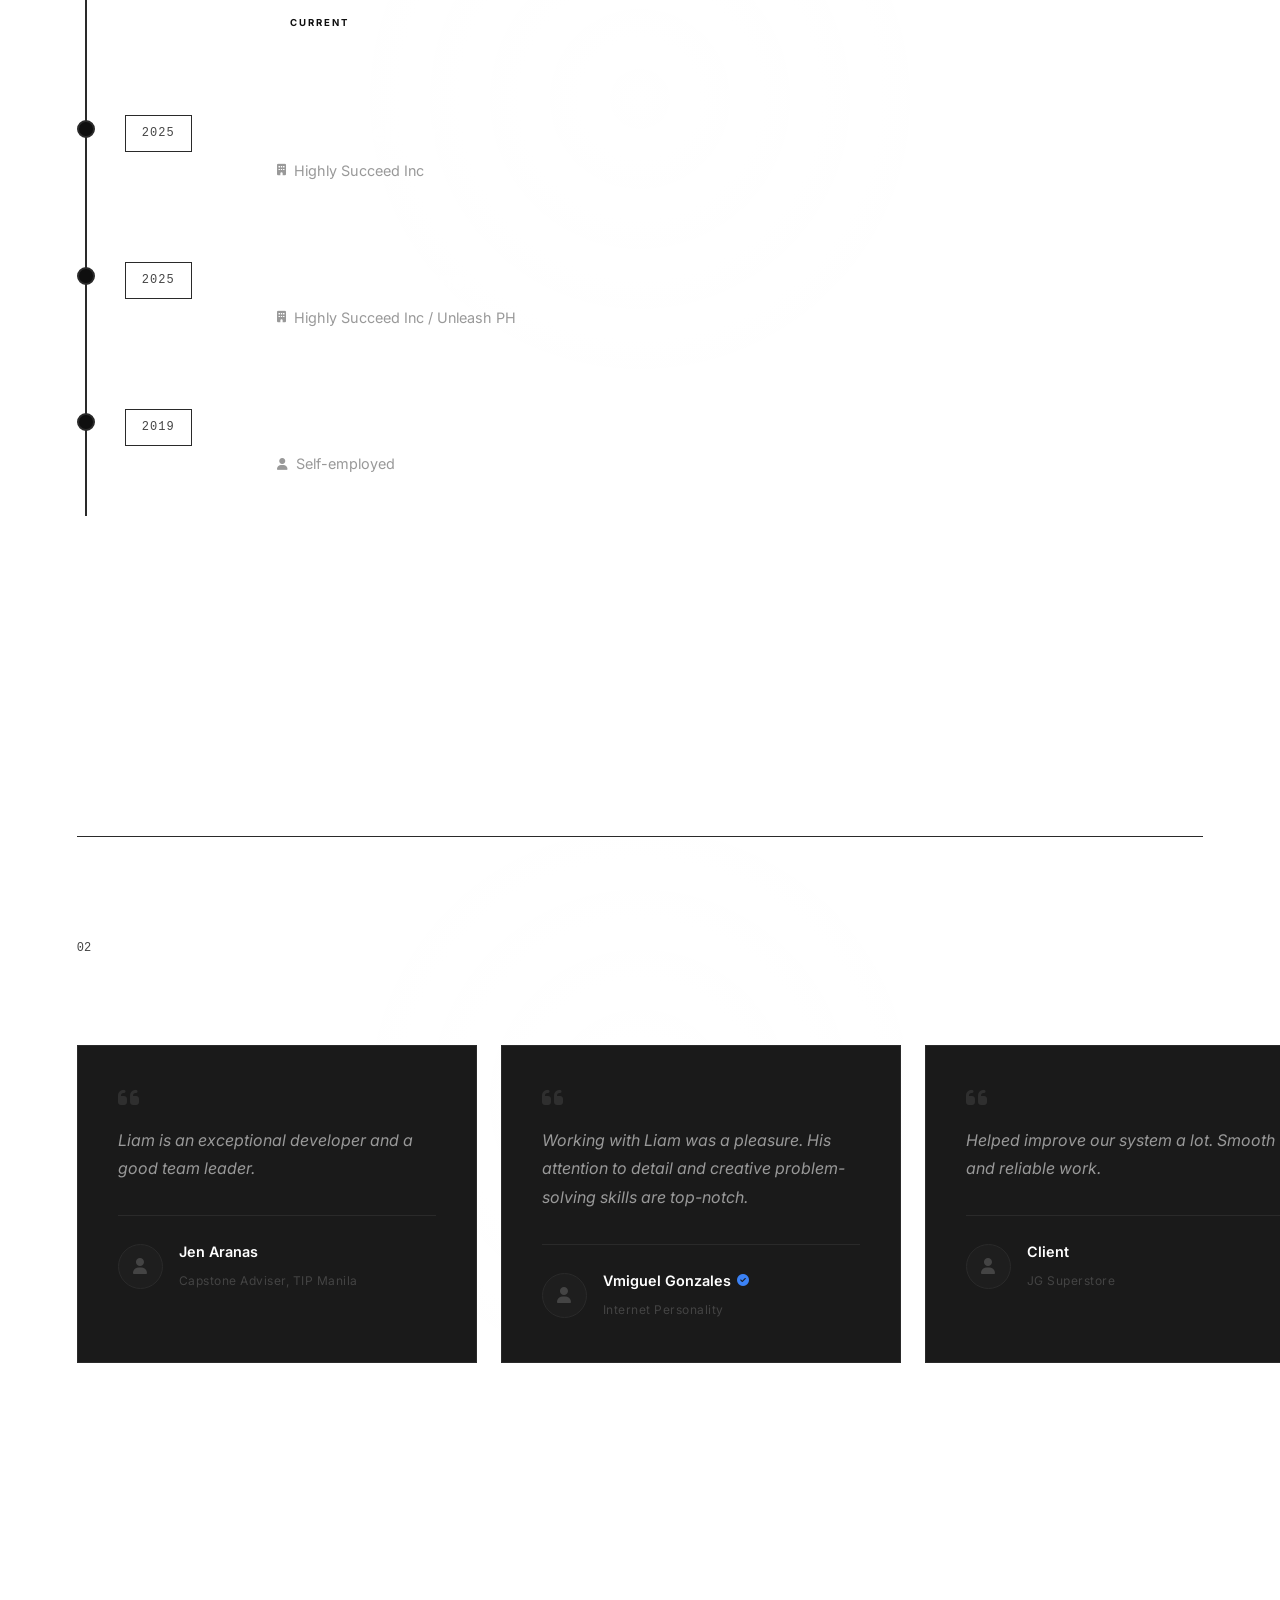
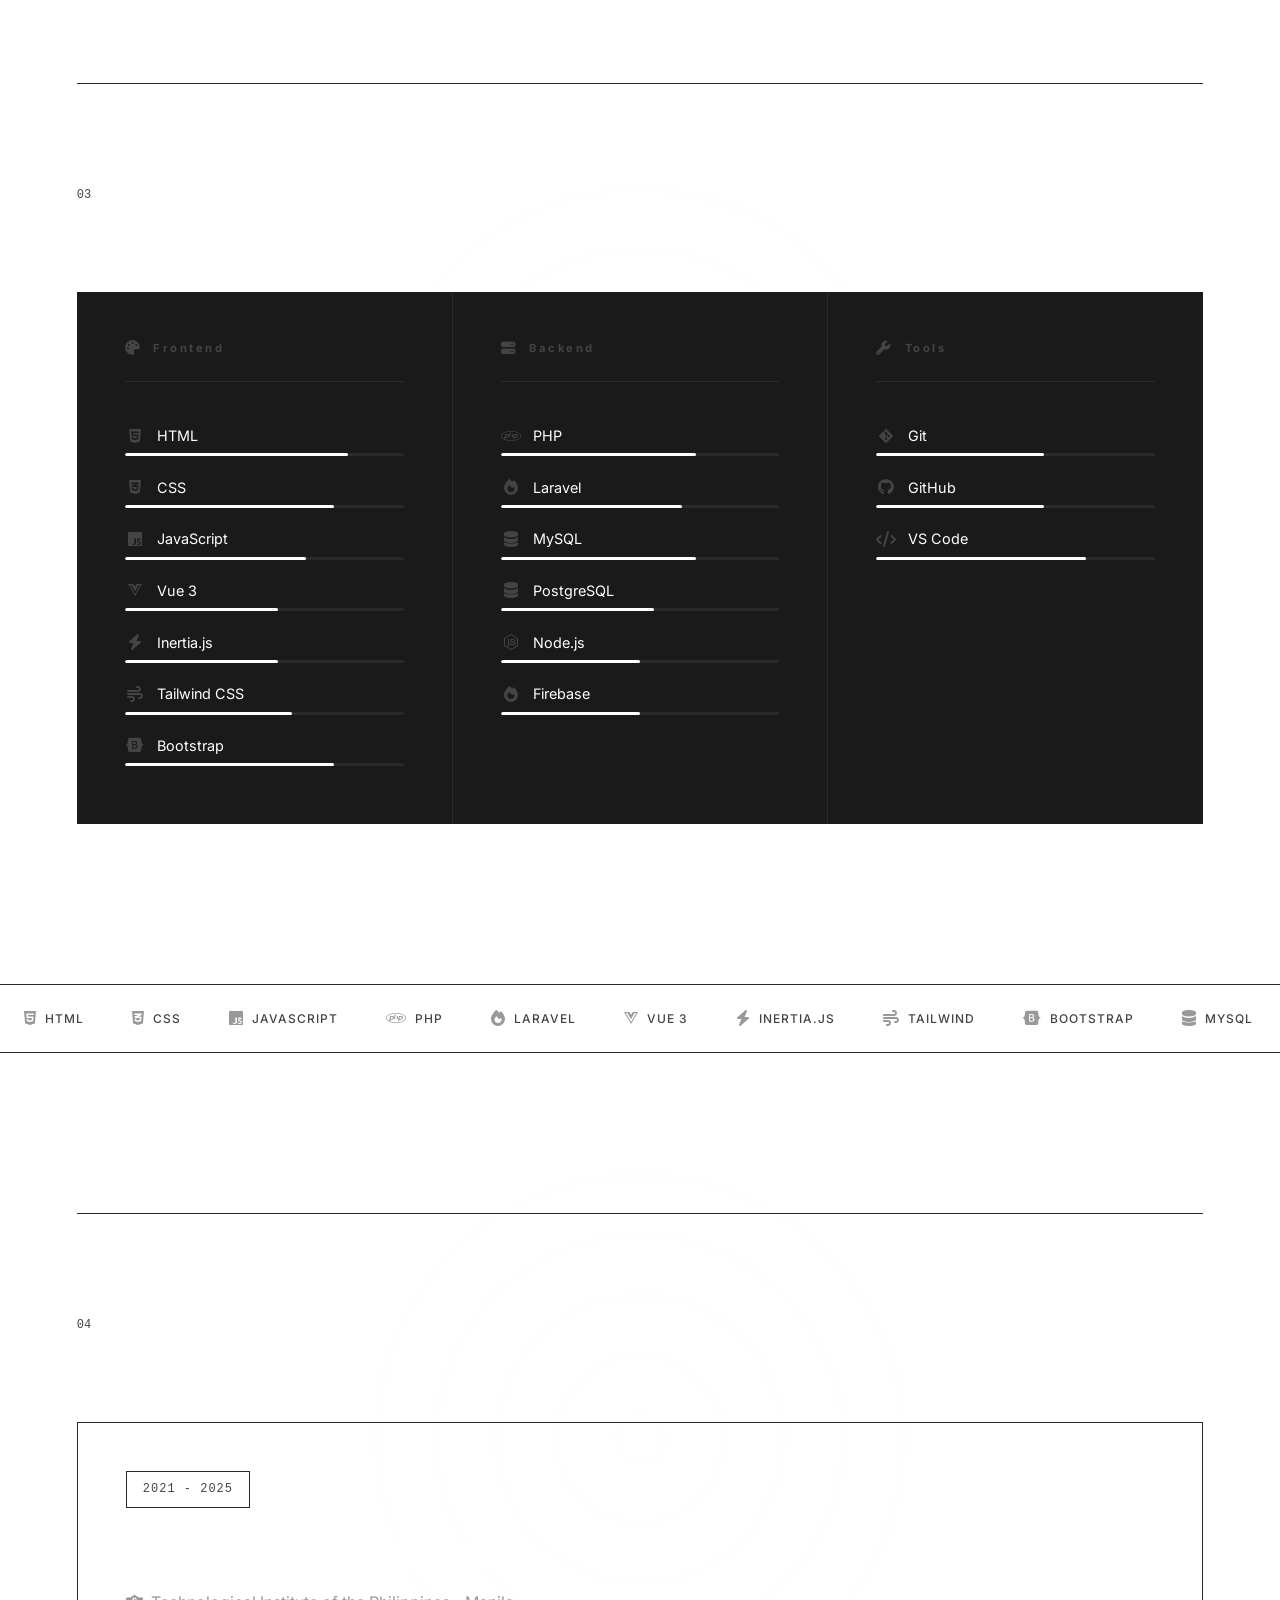
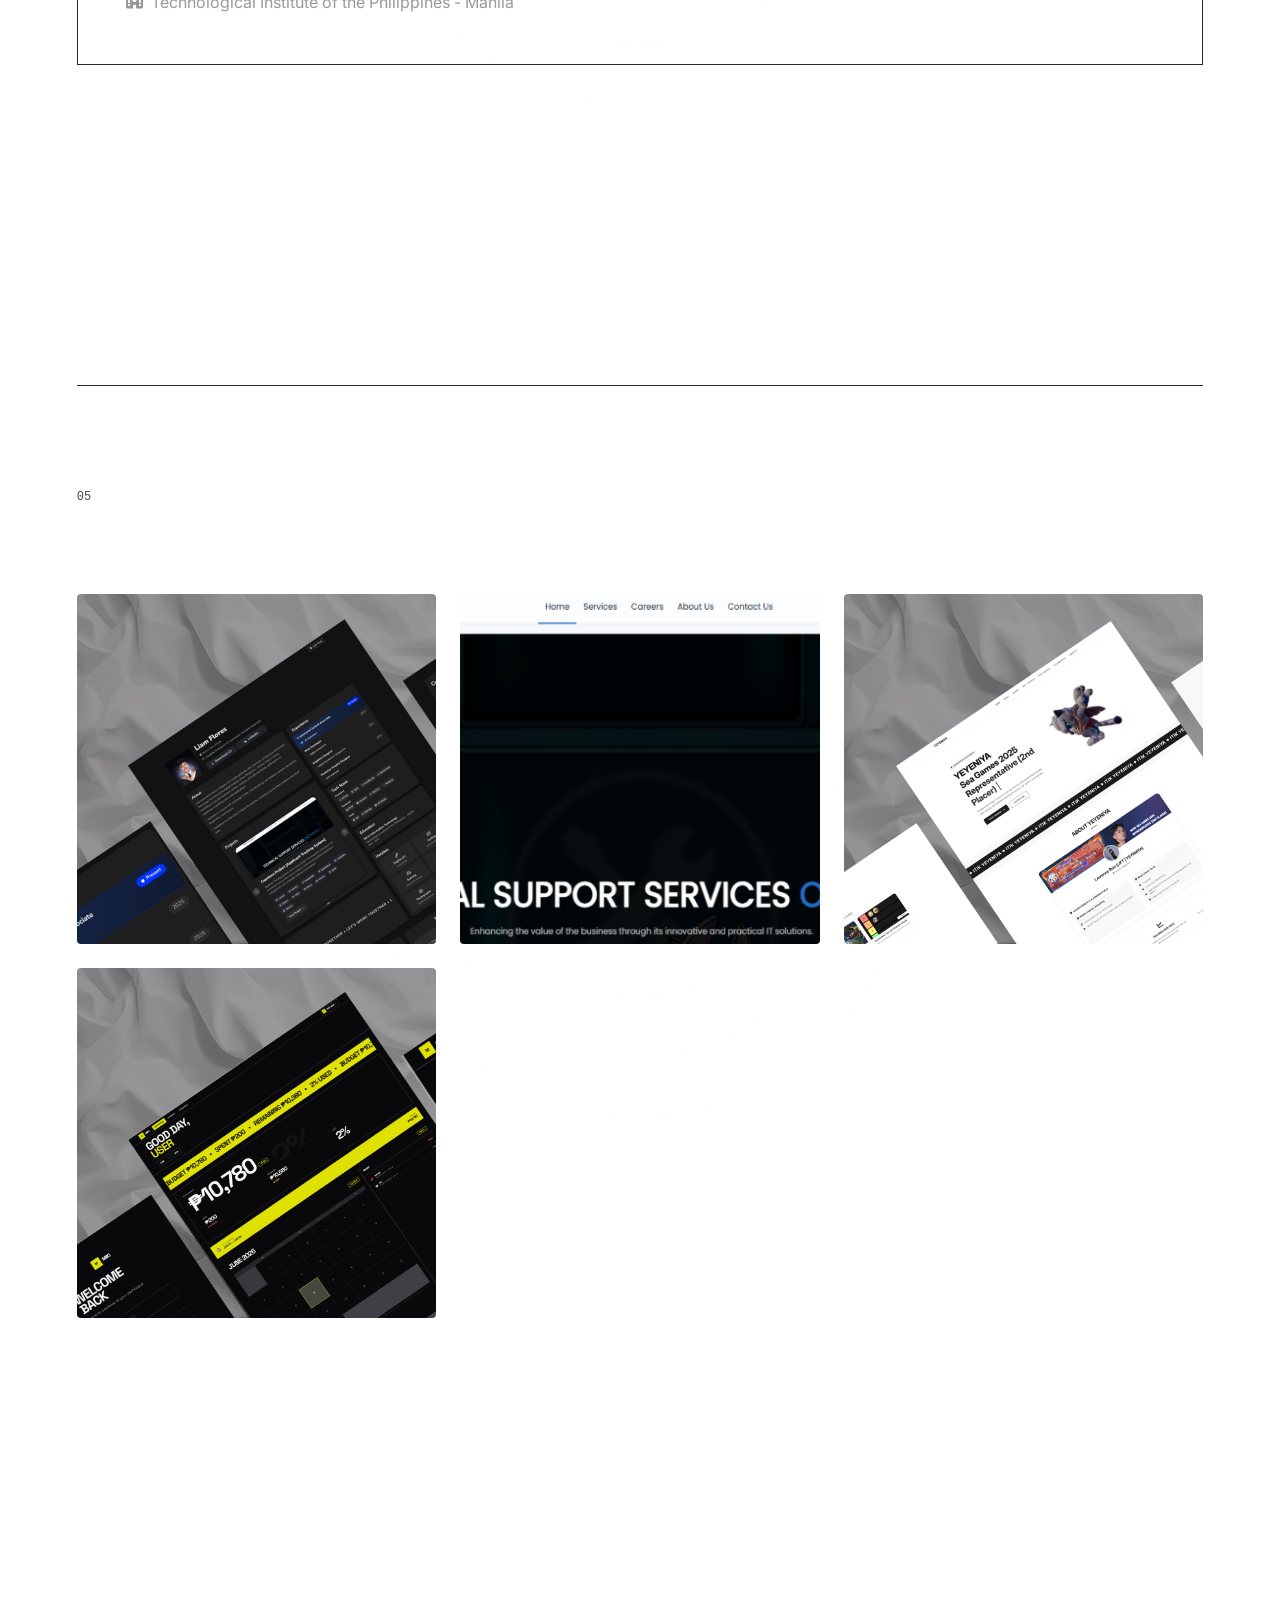
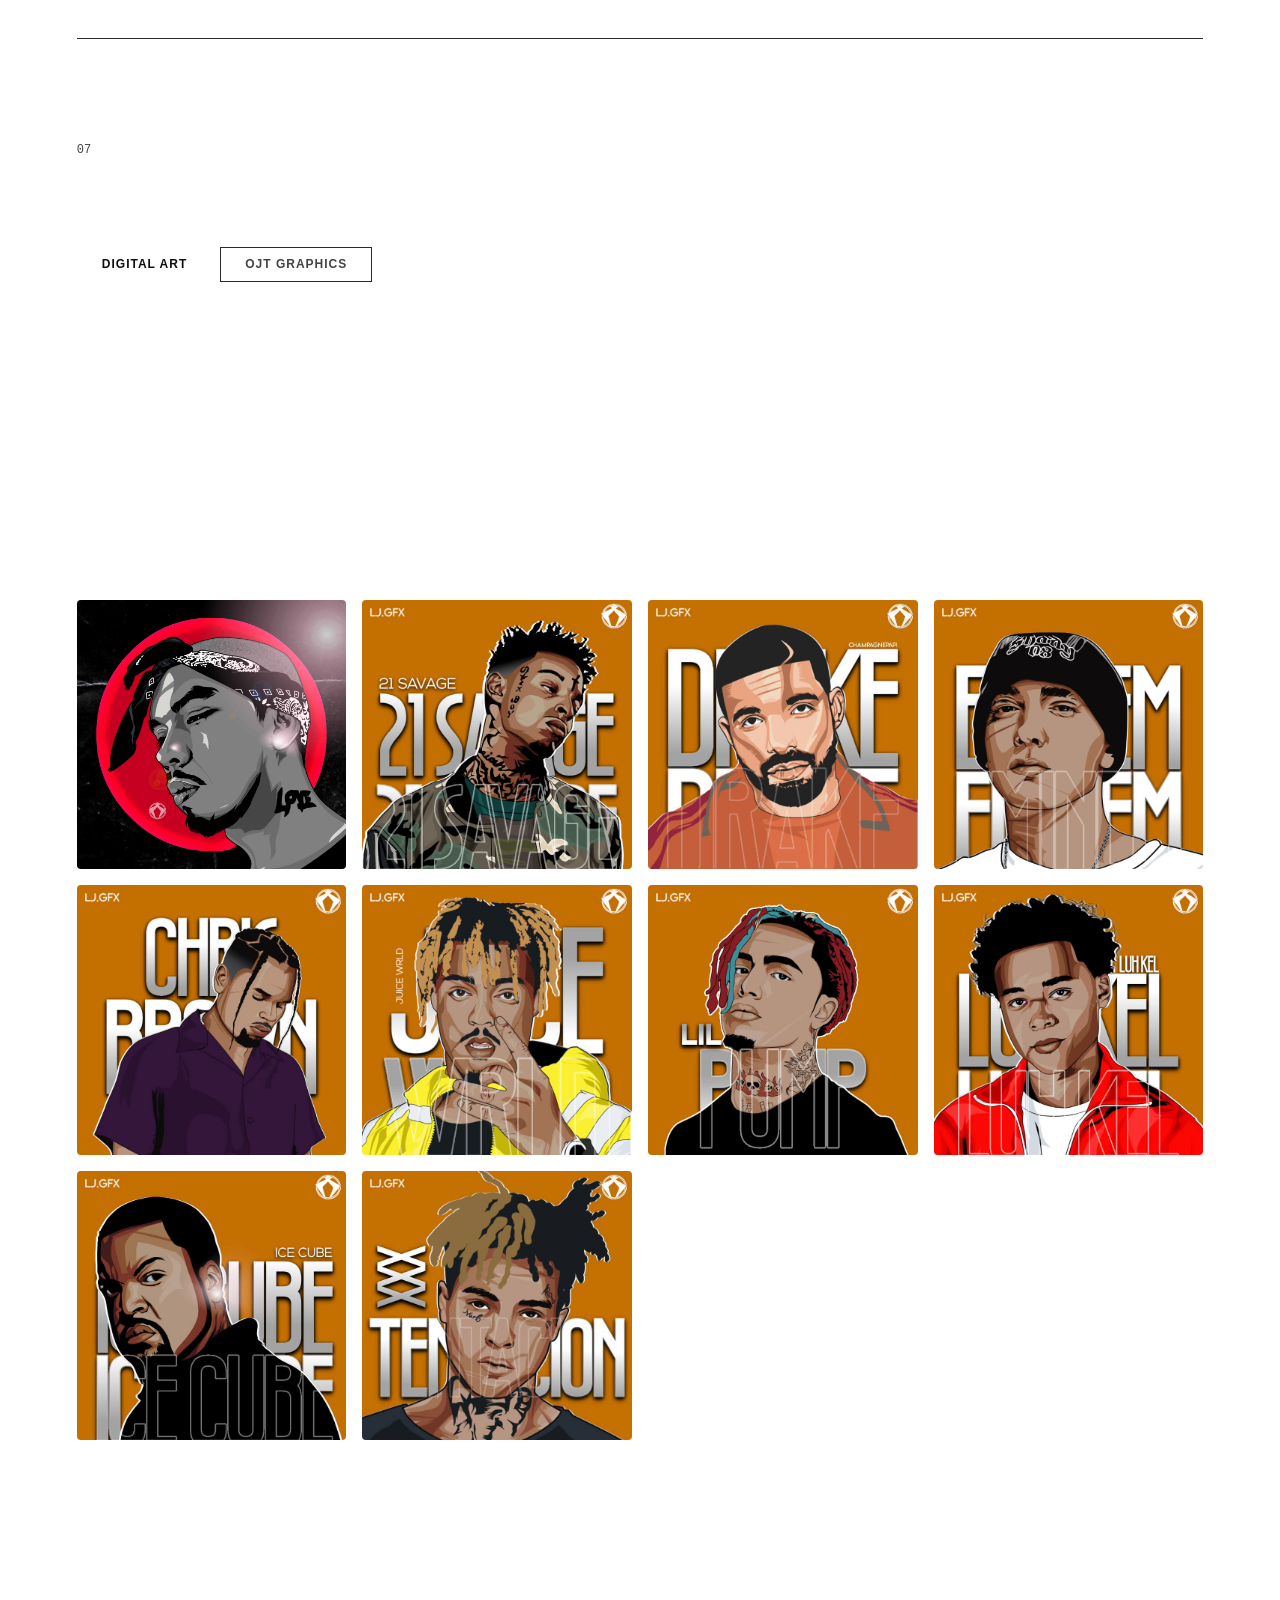
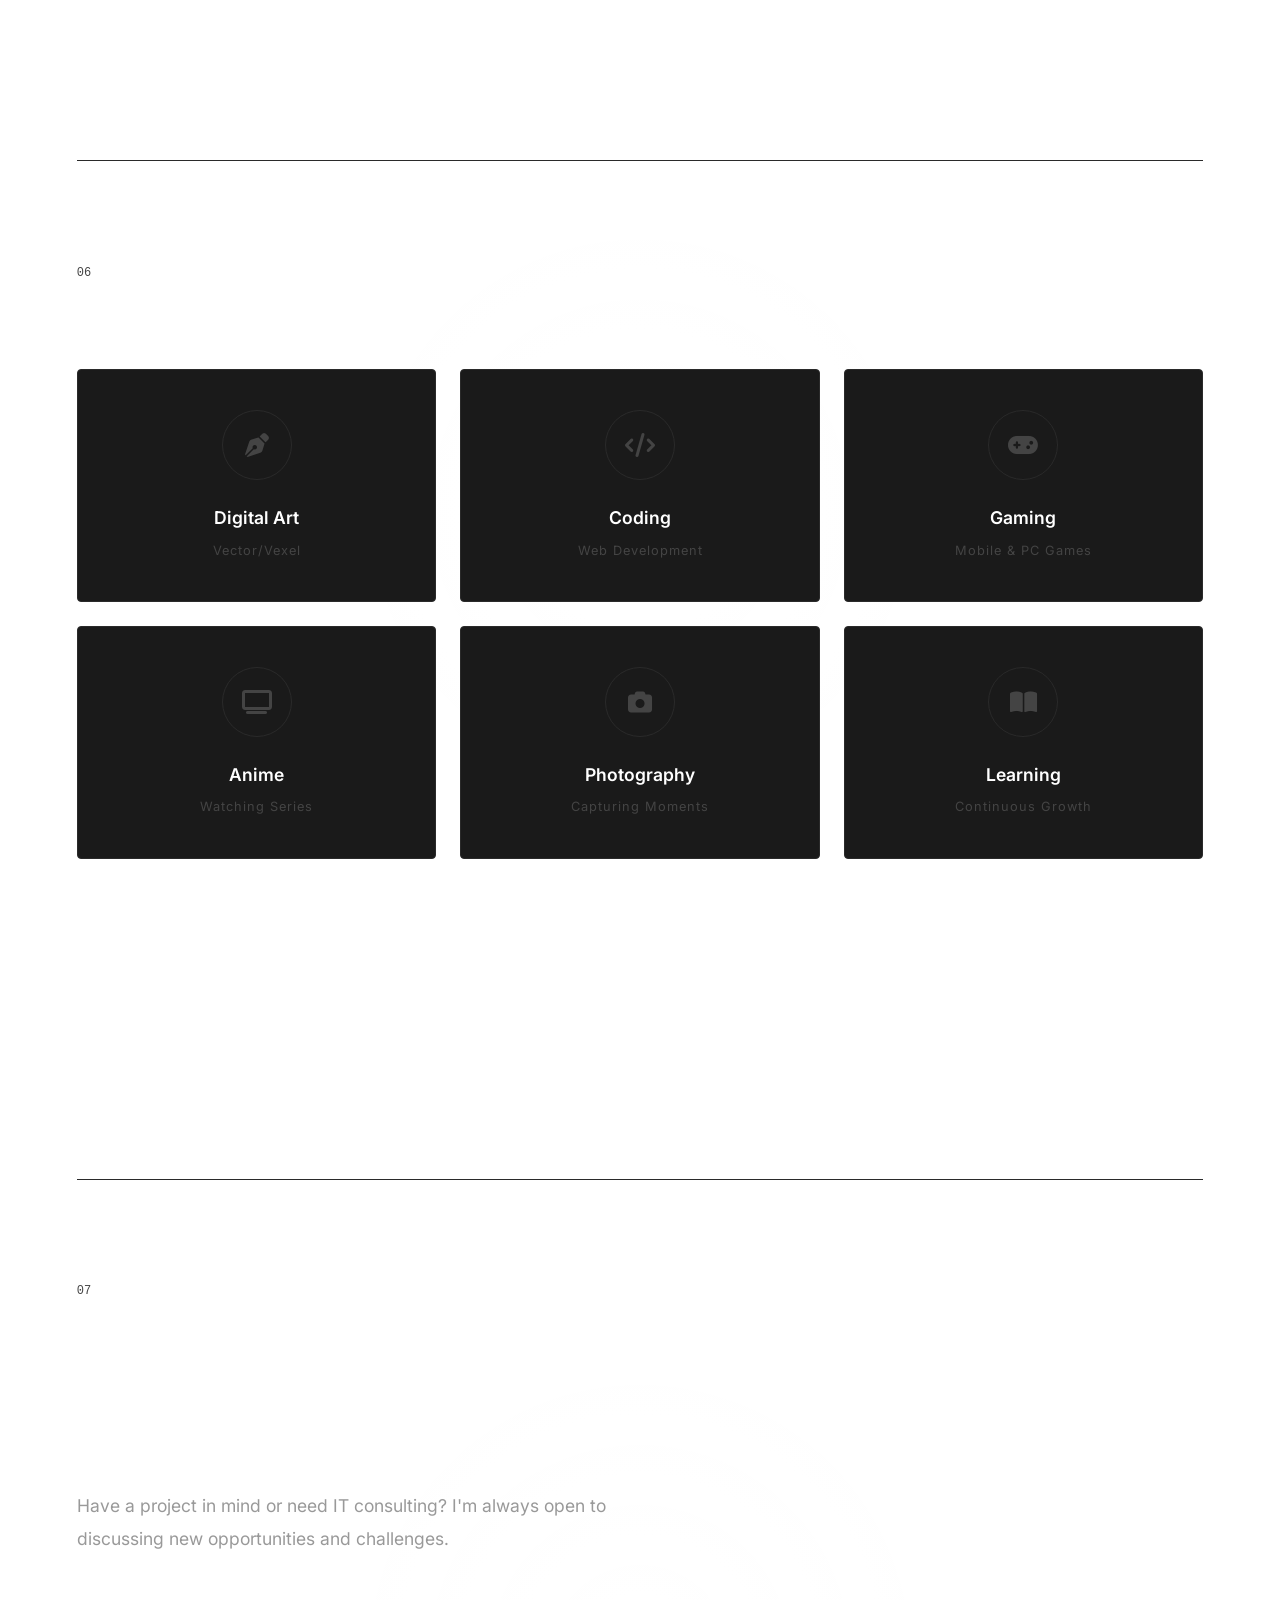
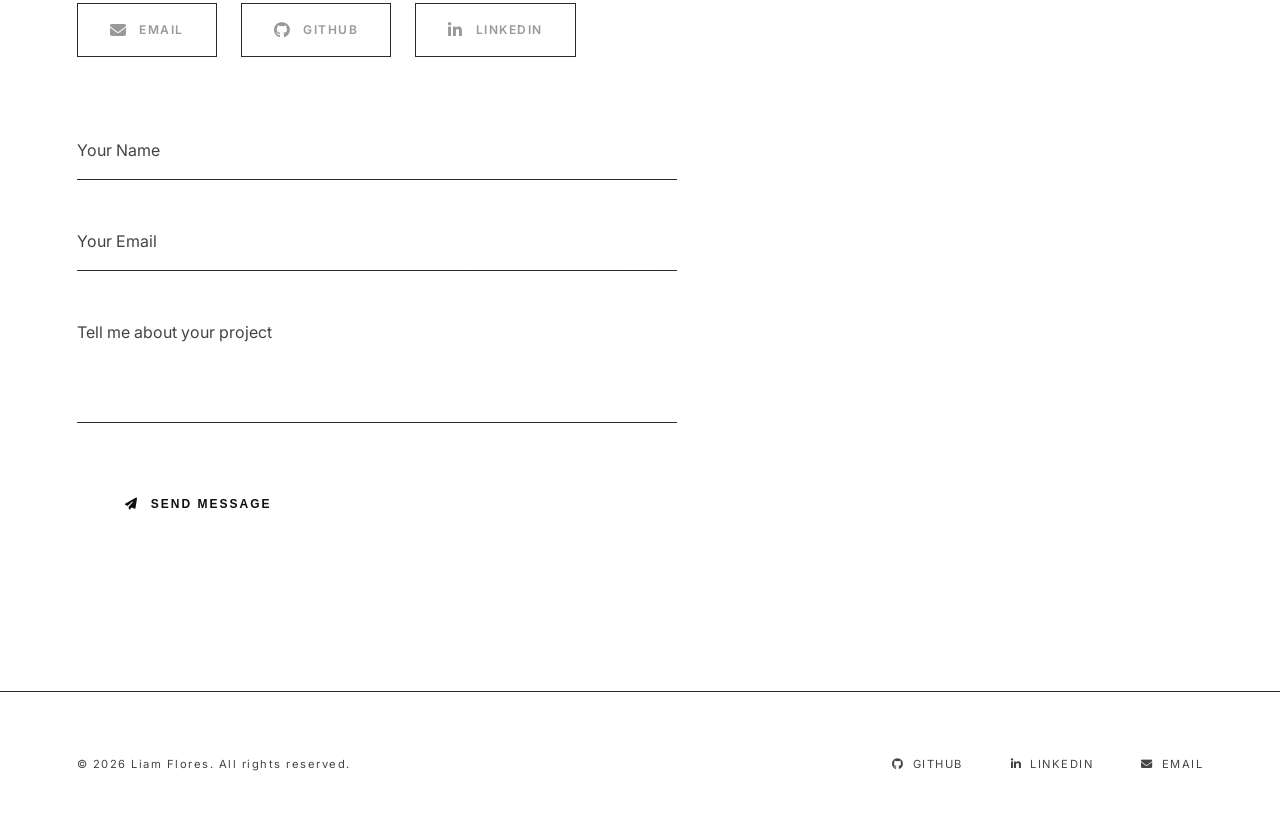
==== commit 594820ae: "Remove skills from cmd palette, fix Open Link button, add project highlight" ====
--- a/index.html
+++ b/index.html
@@ -850,7 +850,7 @@
             <p class="ext-confirm-text">You're about to open an external link. Continue?</p>
             <div class="ext-confirm-actions">
                 <button class="ext-confirm-cancel" id="extConfirmCancel">Cancel</button>
-                <a class="ext-confirm-go" id="extConfirmGo" href="#" target="_blank">Open Link <i class="fa-solid fa-arrow-up-right-from-square"></i></a>
+                <button class="ext-confirm-go" id="extConfirmGo">Open Link <i class="fa-solid fa-arrow-up-right-from-square"></i></button>
             </div>
         </div>
     </div>
@@ -873,10 +873,6 @@
                     <div class="cmd-results" id="cmdProjectResults"></div>
                 </div>
                 <div class="cmd-group">
-                    <span class="cmd-group-label">Skills</span>
-                    <div class="cmd-results" id="cmdSkillResults"></div>
-                </div>
-                <div class="cmd-group">
                     <span class="cmd-group-label">Links</span>
                     <div class="cmd-results" id="cmdLinkResults"></div>
                 </div>
--- a/css/style.css
+++ b/css/style.css
@@ -4362,10 +4362,28 @@
     padding: 0.5rem 1.25rem; border-radius: 8px;
     border: none; background: var(--text); color: var(--bg-start);
     font-size: 0.8rem; font-weight: 600; cursor: pointer;
-    text-decoration: none; display: flex; align-items: center; gap: 0.4rem;
+    display: flex; align-items: center; gap: 0.4rem;
     transition: all 0.2s;
 }
 .ext-confirm-go:hover { opacity: 0.85; }
+
+/* Project Highlight */
+.project-highlight {
+    animation: projectGlow 2s ease;
+}
+@keyframes projectGlow {
+    0% { box-shadow: 0 0 0 0 rgba(255, 255, 255, 0.4); }
+    30% { box-shadow: 0 0 20px 4px rgba(255, 255, 255, 0.3); }
+    100% { box-shadow: 0 0 0 0 rgba(255, 255, 255, 0); }
+}
+[data-theme="light"] .project-highlight {
+    animation: projectGlowLight 2s ease;
+}
+@keyframes projectGlowLight {
+    0% { box-shadow: 0 0 0 0 rgba(0, 0, 0, 0.2); }
+    30% { box-shadow: 0 0 20px 4px rgba(0, 0, 0, 0.15); }
+    100% { box-shadow: 0 0 0 0 rgba(0, 0, 0, 0); }
+}
 
 /* Command Palette Trigger */
 .cmd-palette-trigger {
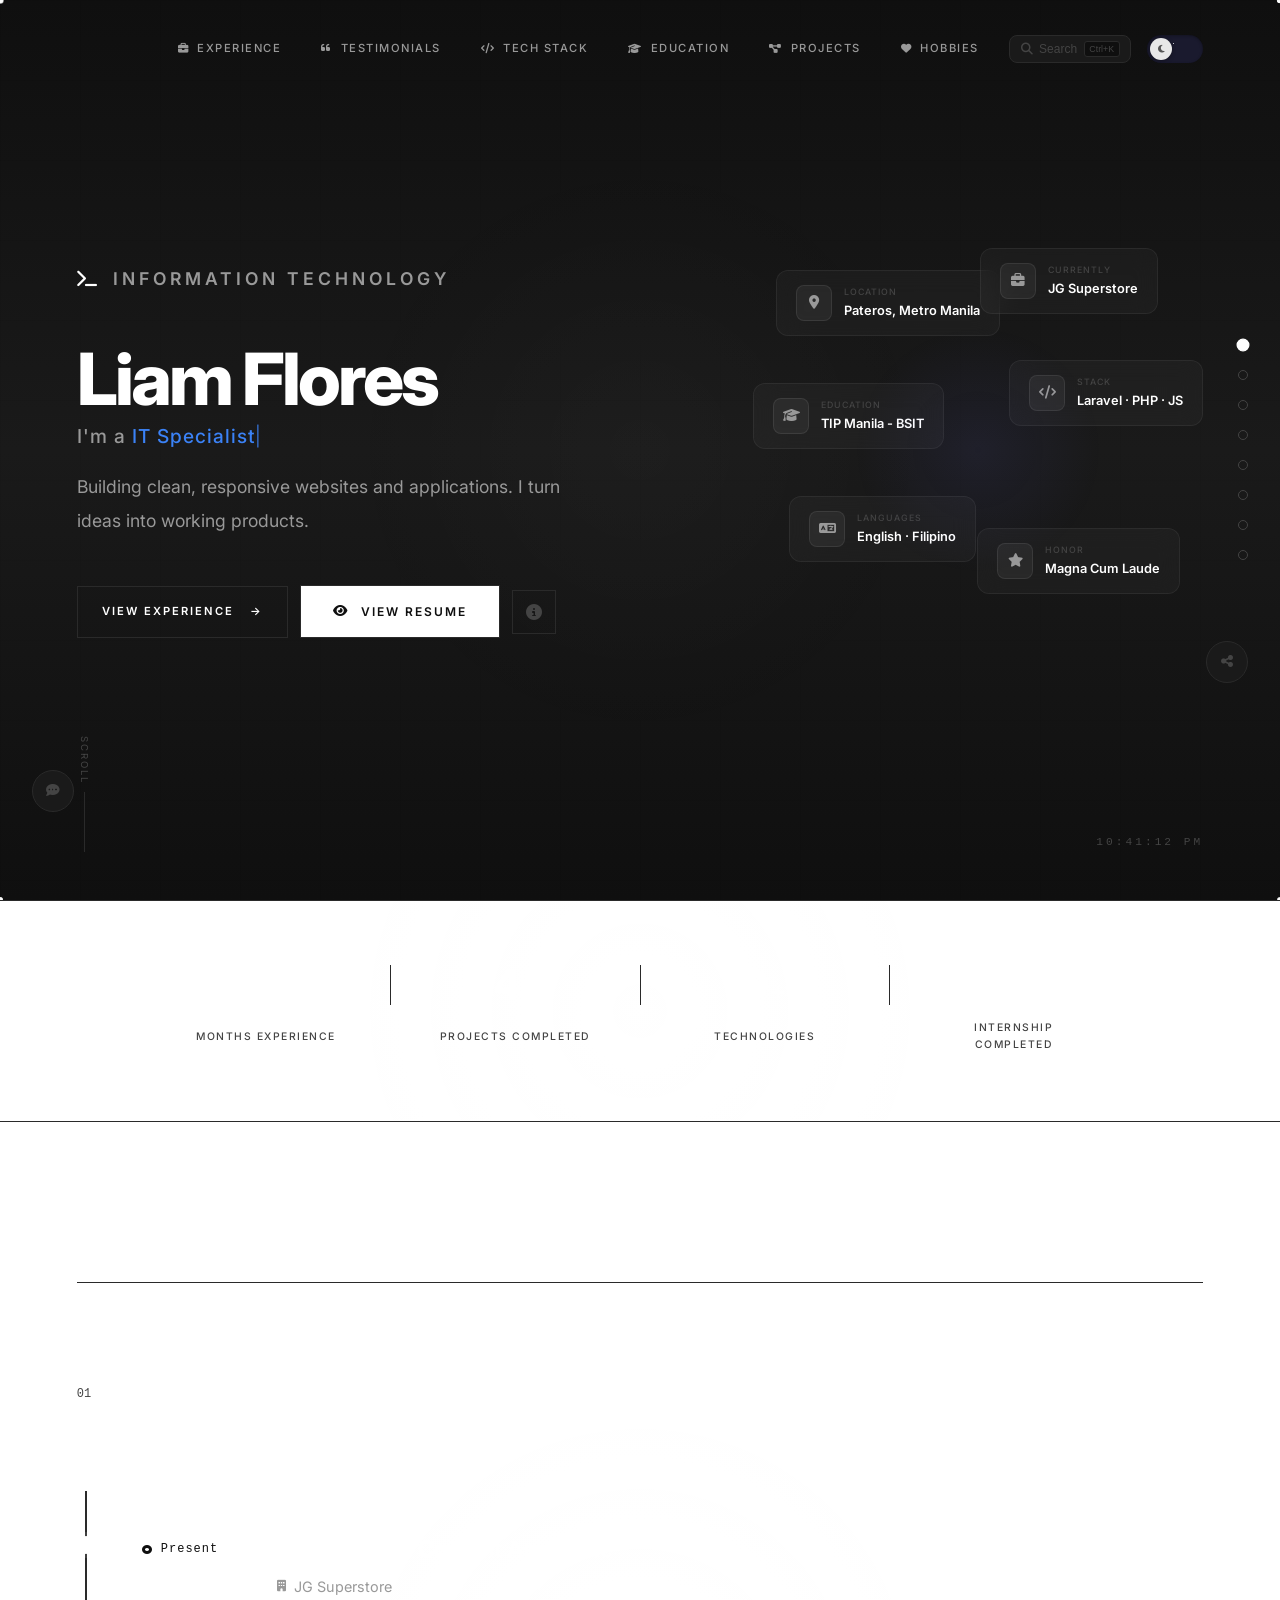
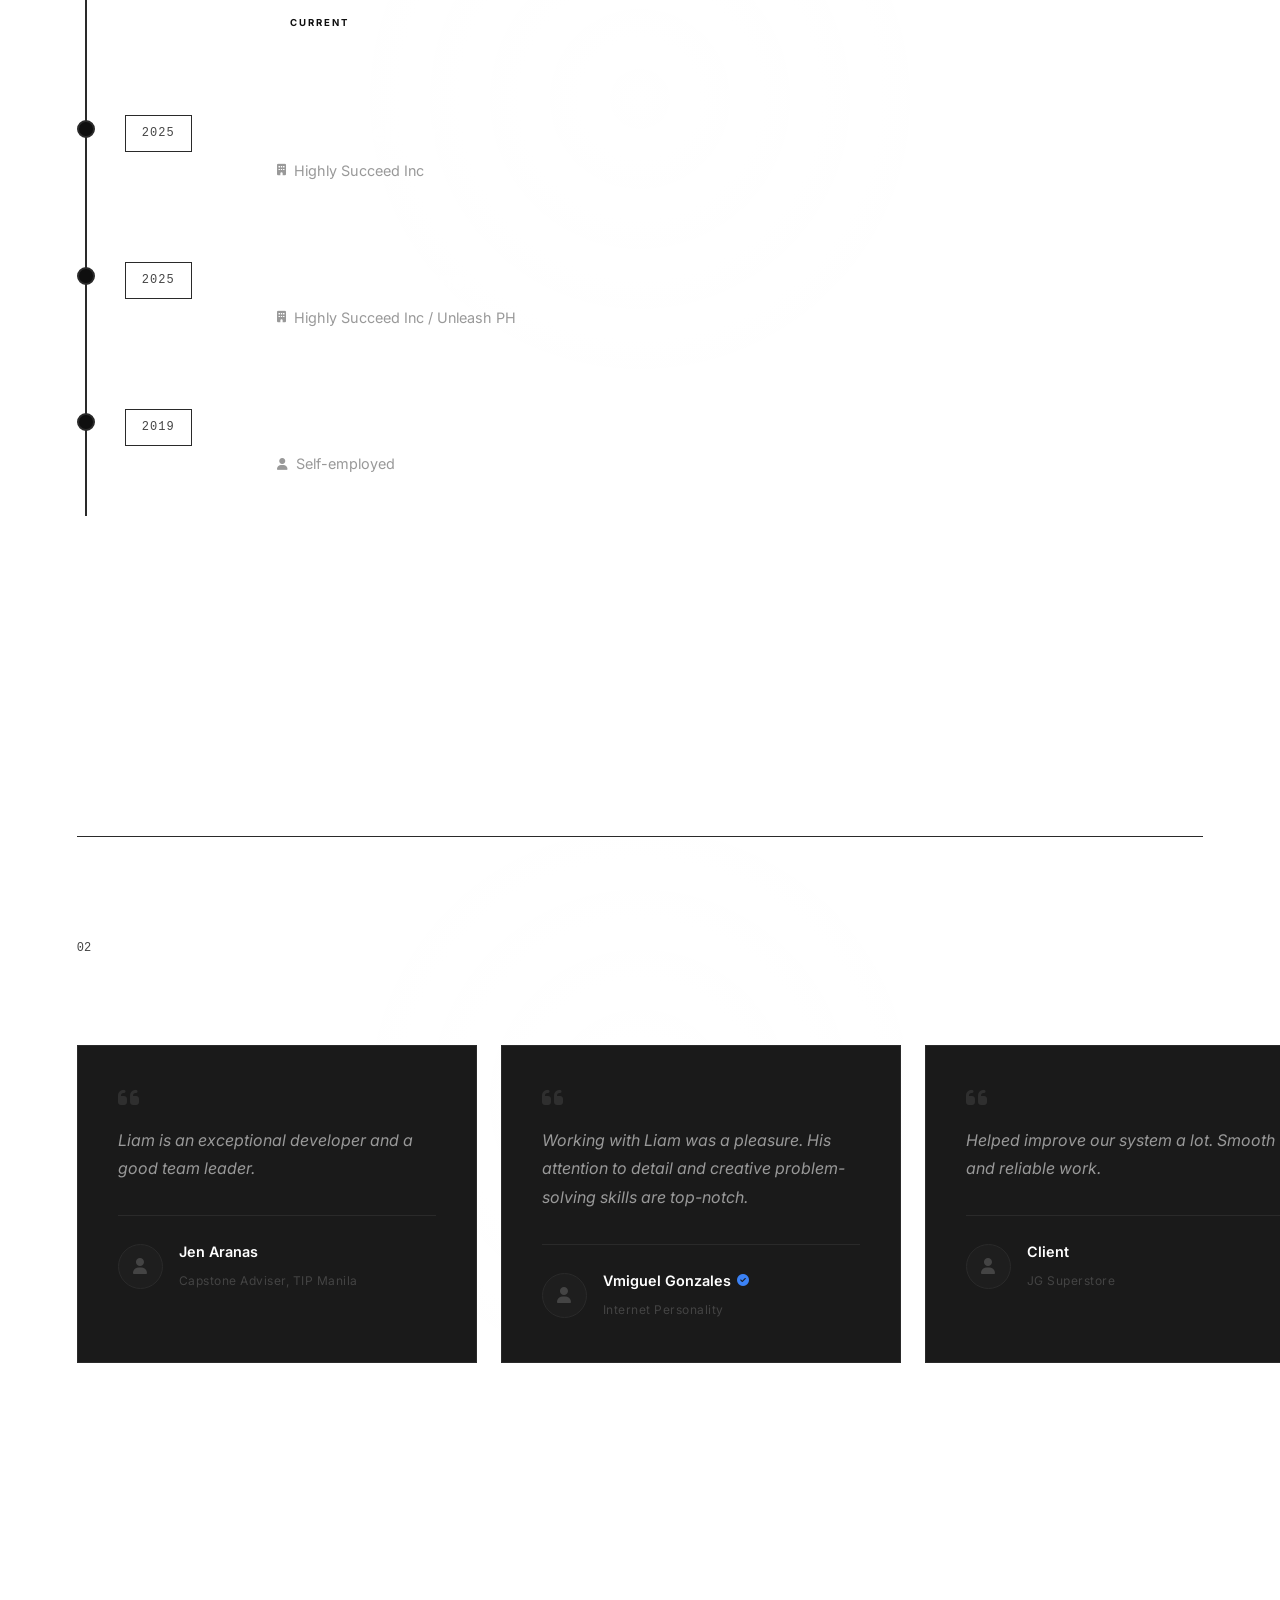
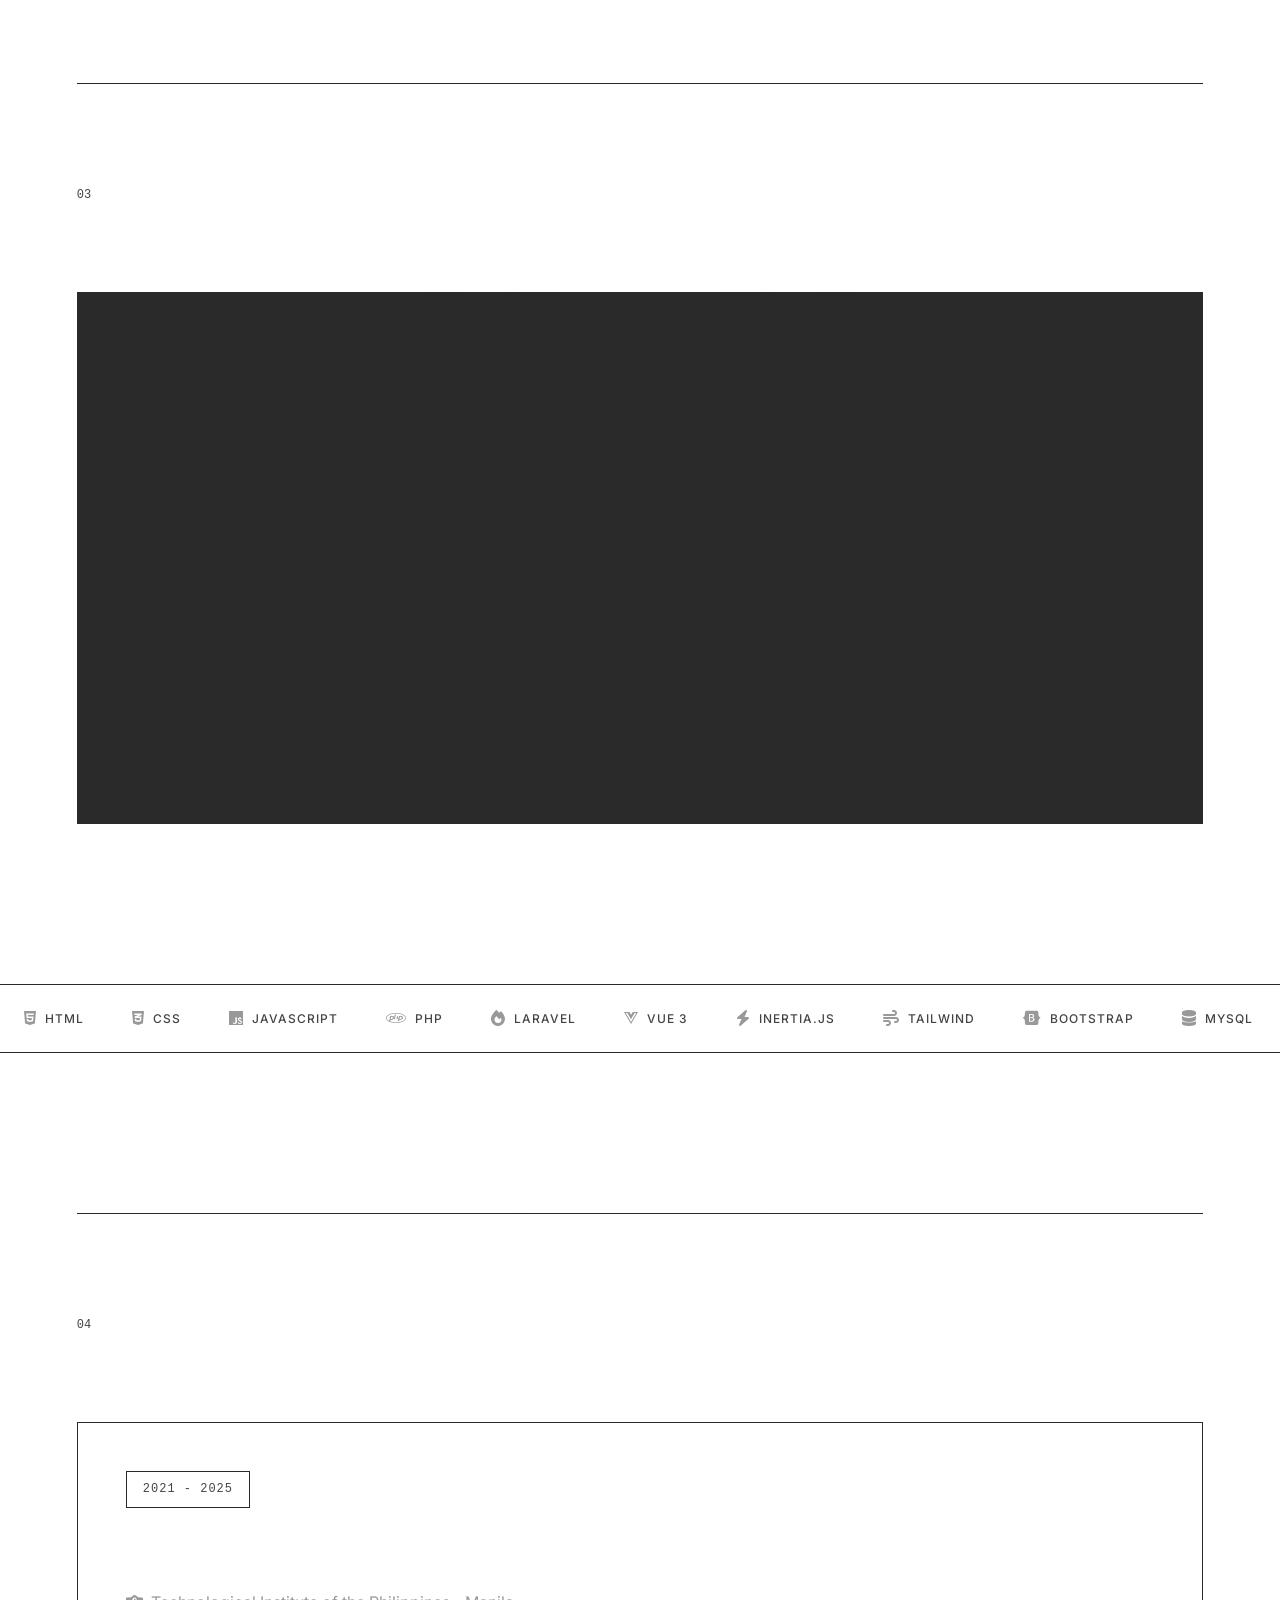
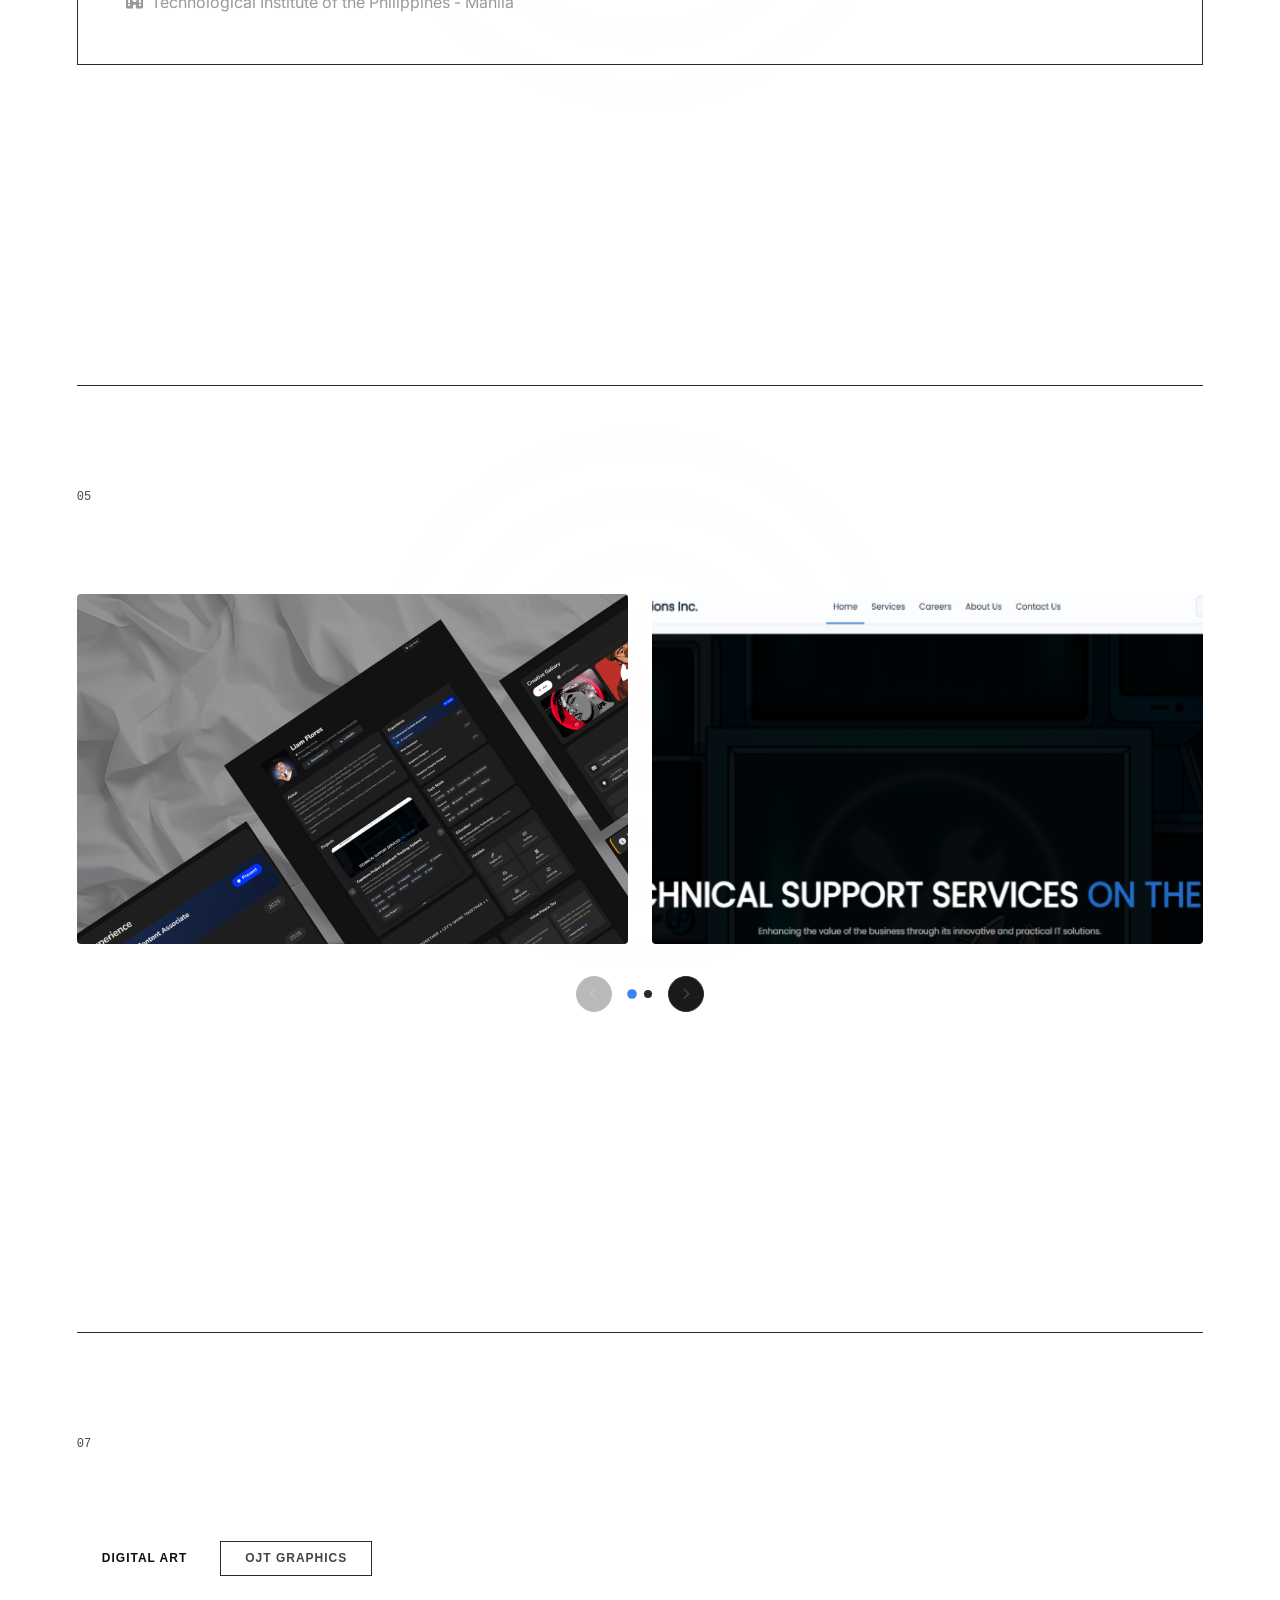
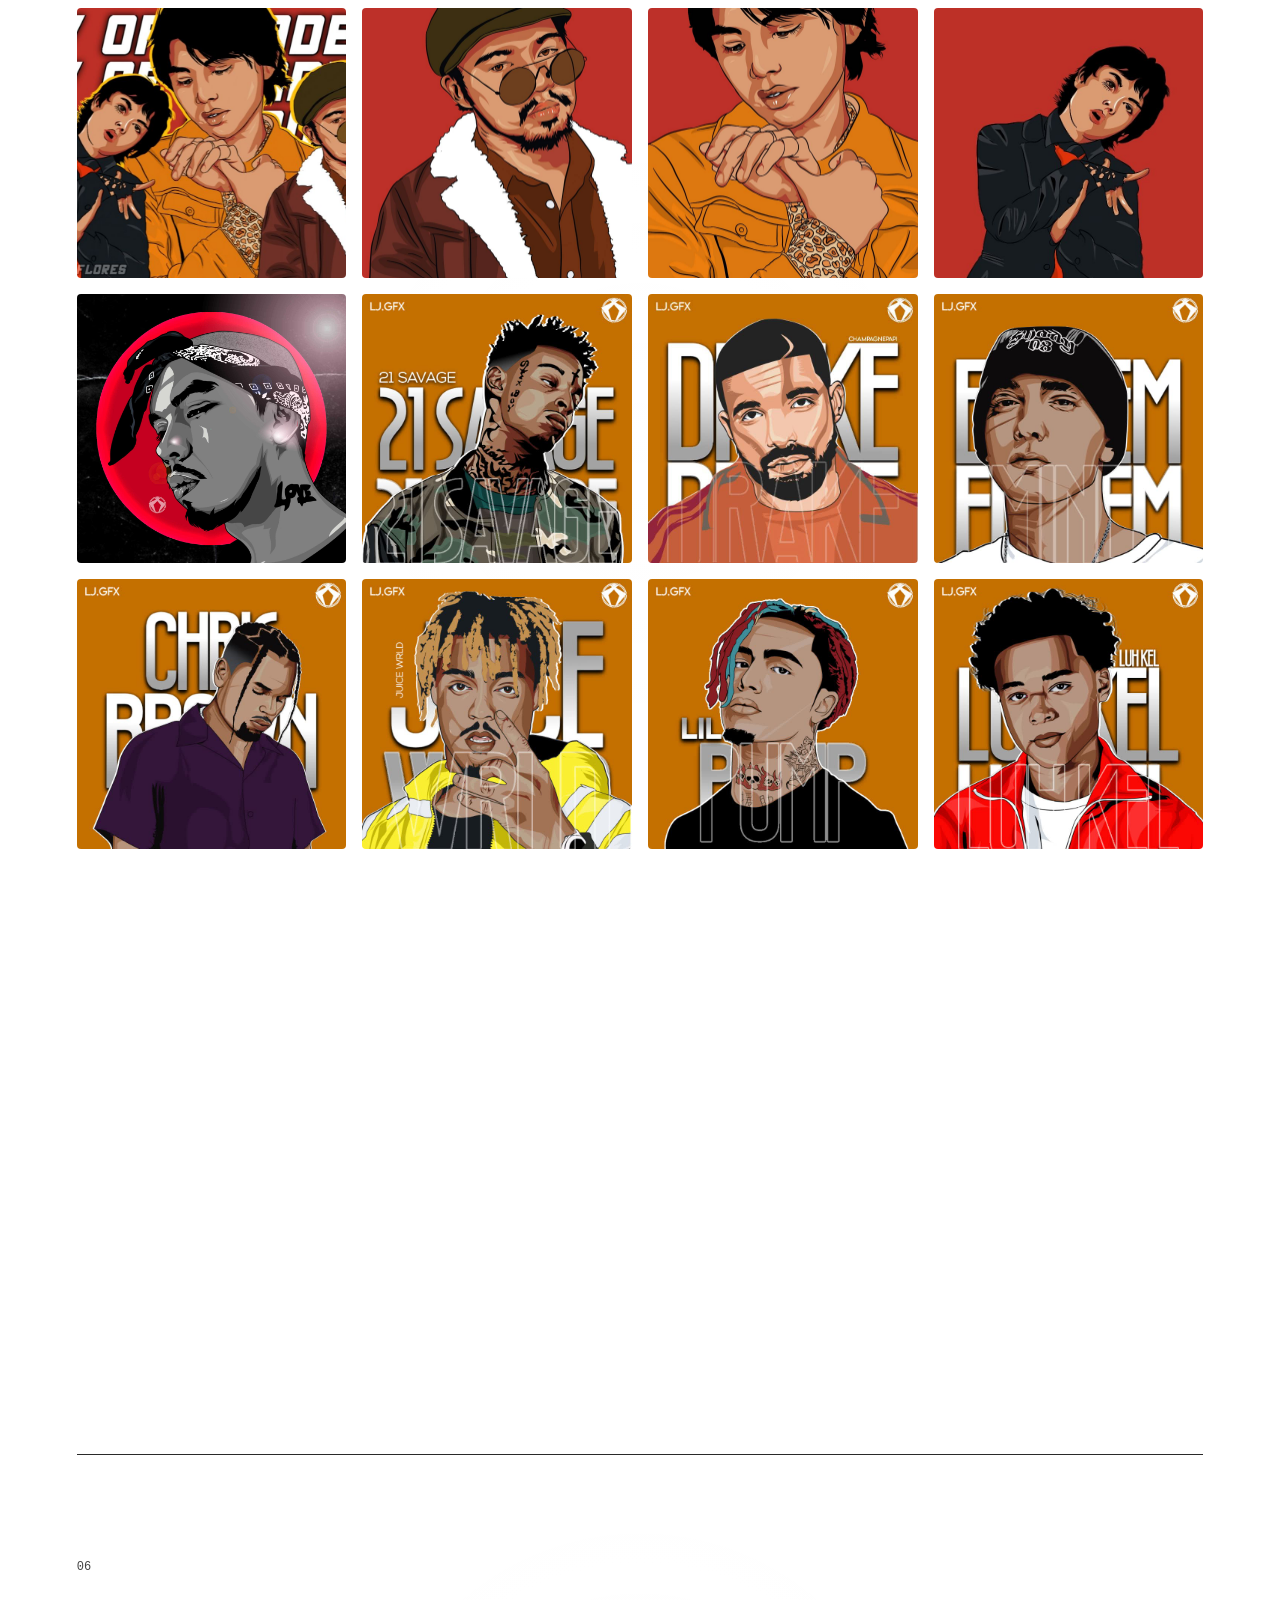
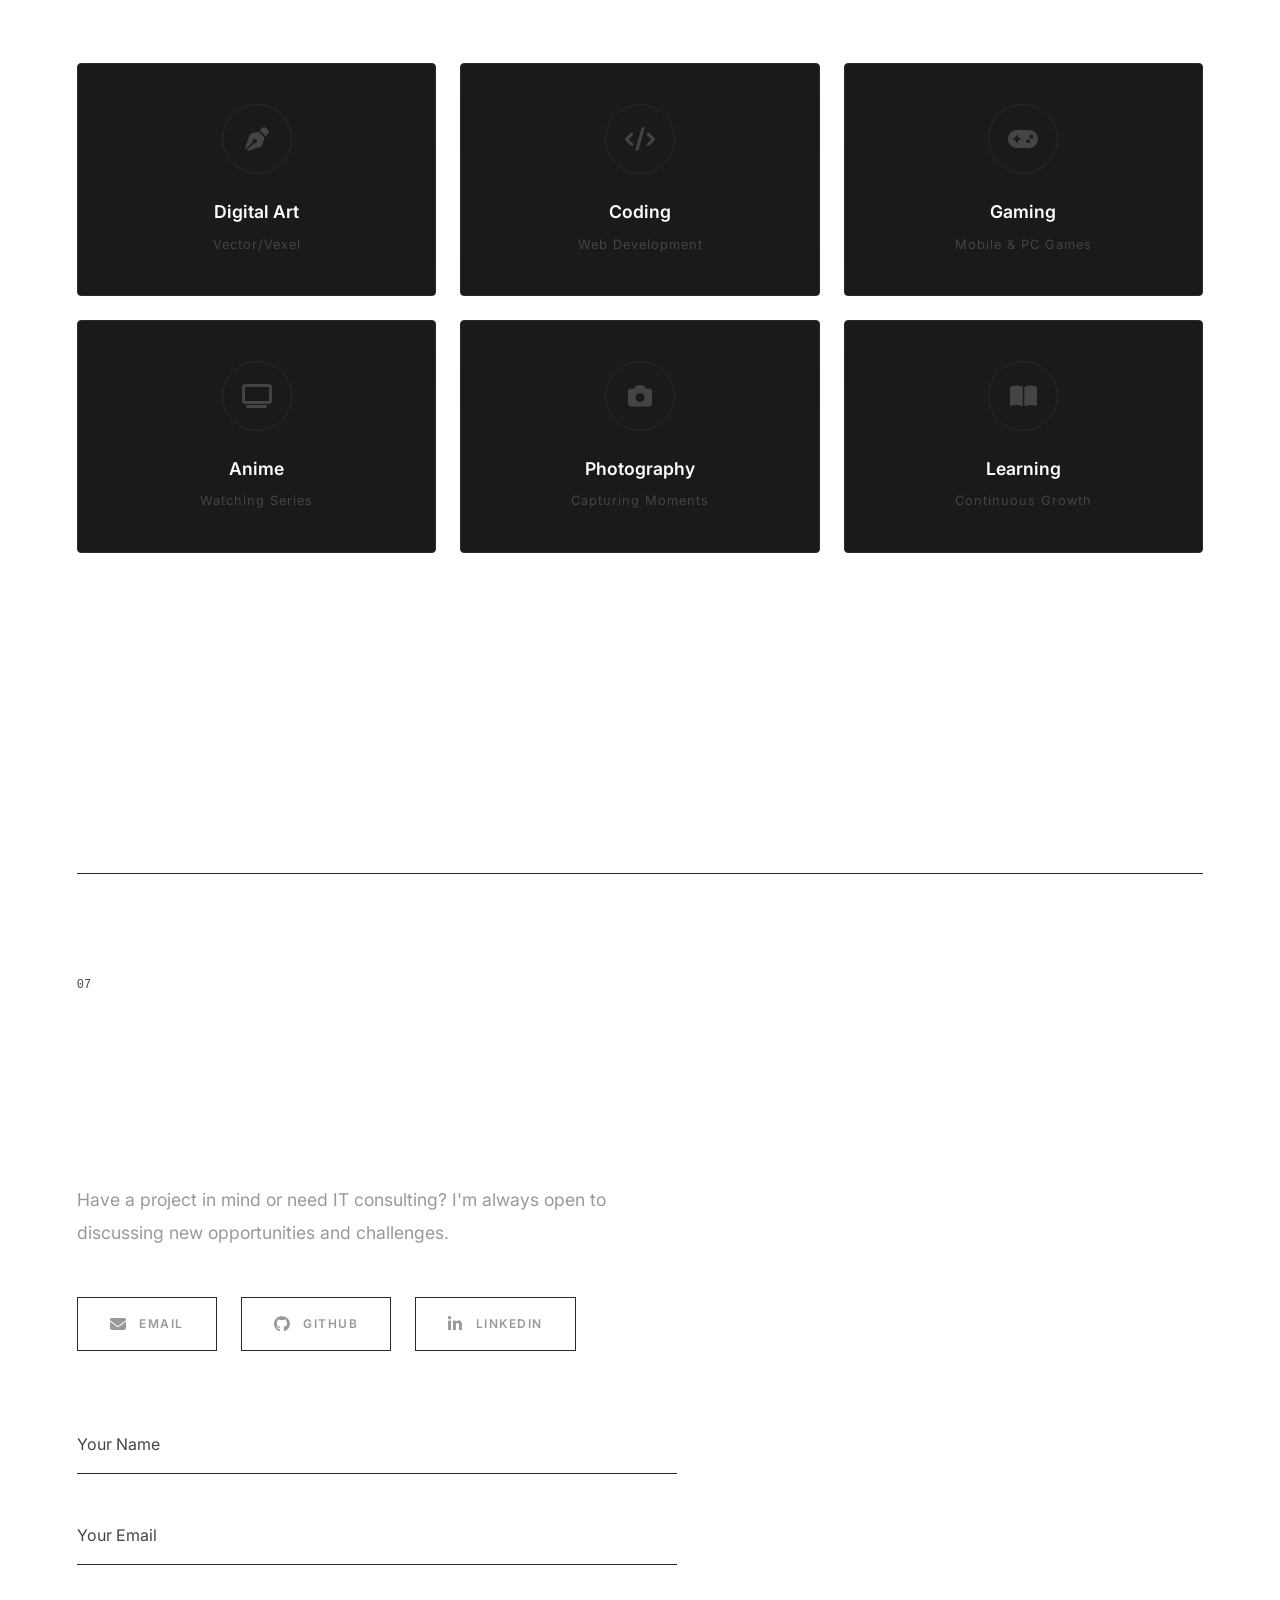
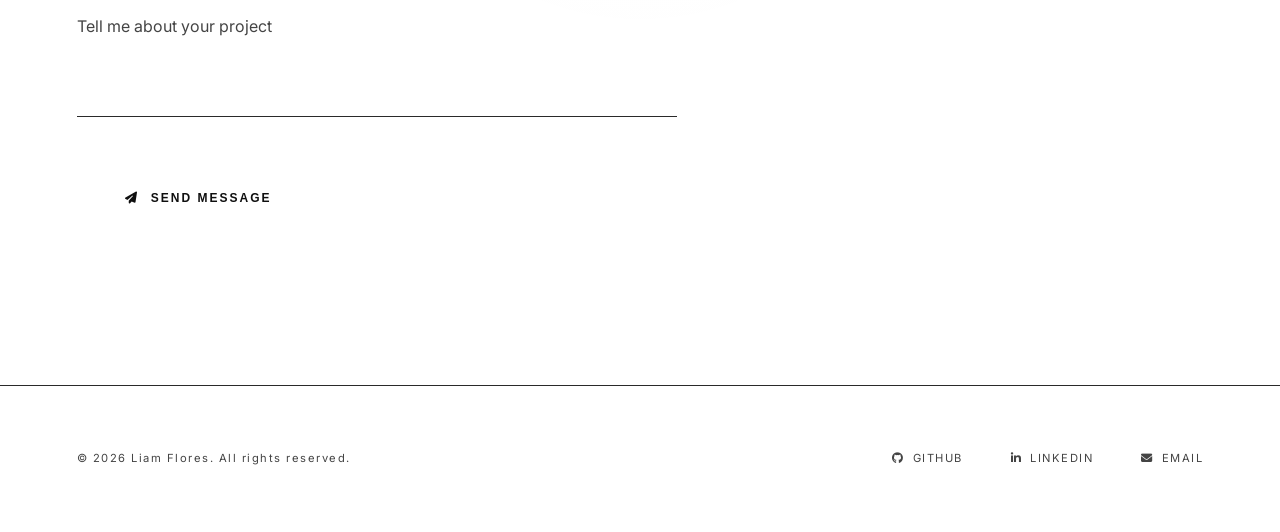
==== commit 8d775e36: "add pagination to projects section, show 2 at a time" ====
--- a/index.html
+++ b/index.html
@@ -547,6 +547,14 @@
                 </div>
             </div>
         </div>
+        <div class="projects-pagination">
+            <button class="proj-prev" id="projPrev" disabled><i class="fa-solid fa-chevron-left"></i></button>
+            <div class="proj-dots" id="projDots">
+                <span class="proj-dot active" data-page="0"></span>
+                <span class="proj-dot" data-page="1"></span>
+            </div>
+            <button class="proj-next" id="projNext"><i class="fa-solid fa-chevron-right"></i></button>
+        </div>
     </section>
 
     <section class="creative" id="creative">
--- a/css/style.css
+++ b/css/style.css
@@ -2070,13 +2070,71 @@
 
 .projects-grid {
     display: grid;
-    grid-template-columns: repeat(3, 1fr);
+    grid-template-columns: repeat(2, 1fr);
     gap: 1.5rem;
 }
 
 .project-thumb-card {
     border-radius: 4px;
     overflow: hidden;
+    transition: opacity 0.4s ease, transform 0.4s ease;
+}
+
+.project-thumb-card.hidden {
+    display: none;
+}
+
+/* Projects Pagination */
+.projects-pagination {
+    display: flex;
+    align-items: center;
+    justify-content: center;
+    gap: 1rem;
+    margin-top: 2rem;
+}
+
+.proj-prev, .proj-next {
+    width: 36px;
+    height: 36px;
+    border-radius: 50%;
+    border: 1px solid var(--border);
+    background: var(--bg-end);
+    color: var(--text-muted);
+    font-size: 0.75rem;
+    cursor: pointer;
+    display: flex;
+    align-items: center;
+    justify-content: center;
+    transition: all 0.3s;
+}
+
+.proj-prev:hover:not(:disabled), .proj-next:hover:not(:disabled) {
+    border-color: var(--text);
+    color: var(--text);
+}
+
+.proj-prev:disabled, .proj-next:disabled {
+    opacity: 0.3;
+    cursor: not-allowed;
+}
+
+.proj-dots {
+    display: flex;
+    gap: 0.5rem;
+}
+
+.proj-dot {
+    width: 8px;
+    height: 8px;
+    border-radius: 50%;
+    background: var(--border);
+    cursor: pointer;
+    transition: all 0.3s;
+}
+
+.proj-dot.active {
+    background: #3b82f6;
+    transform: scale(1.2);
 }
 
 .project-thumb-img {
@@ -4372,17 +4430,9 @@
     animation: projectGlow 2s ease;
 }
 @keyframes projectGlow {
-    0% { box-shadow: 0 0 0 0 rgba(255, 255, 255, 0.4); }
-    30% { box-shadow: 0 0 20px 4px rgba(255, 255, 255, 0.3); }
-    100% { box-shadow: 0 0 0 0 rgba(255, 255, 255, 0); }
-}
-[data-theme="light"] .project-highlight {
-    animation: projectGlowLight 2s ease;
-}
-@keyframes projectGlowLight {
-    0% { box-shadow: 0 0 0 0 rgba(0, 0, 0, 0.2); }
-    30% { box-shadow: 0 0 20px 4px rgba(0, 0, 0, 0.15); }
-    100% { box-shadow: 0 0 0 0 rgba(0, 0, 0, 0); }
+    0% { box-shadow: 0 0 0 0 rgba(59, 130, 246, 0.4); }
+    30% { box-shadow: 0 0 24px 6px rgba(59, 130, 246, 0.45); }
+    100% { box-shadow: 0 0 0 0 rgba(59, 130, 246, 0); }
 }
 
 /* Command Palette Trigger */
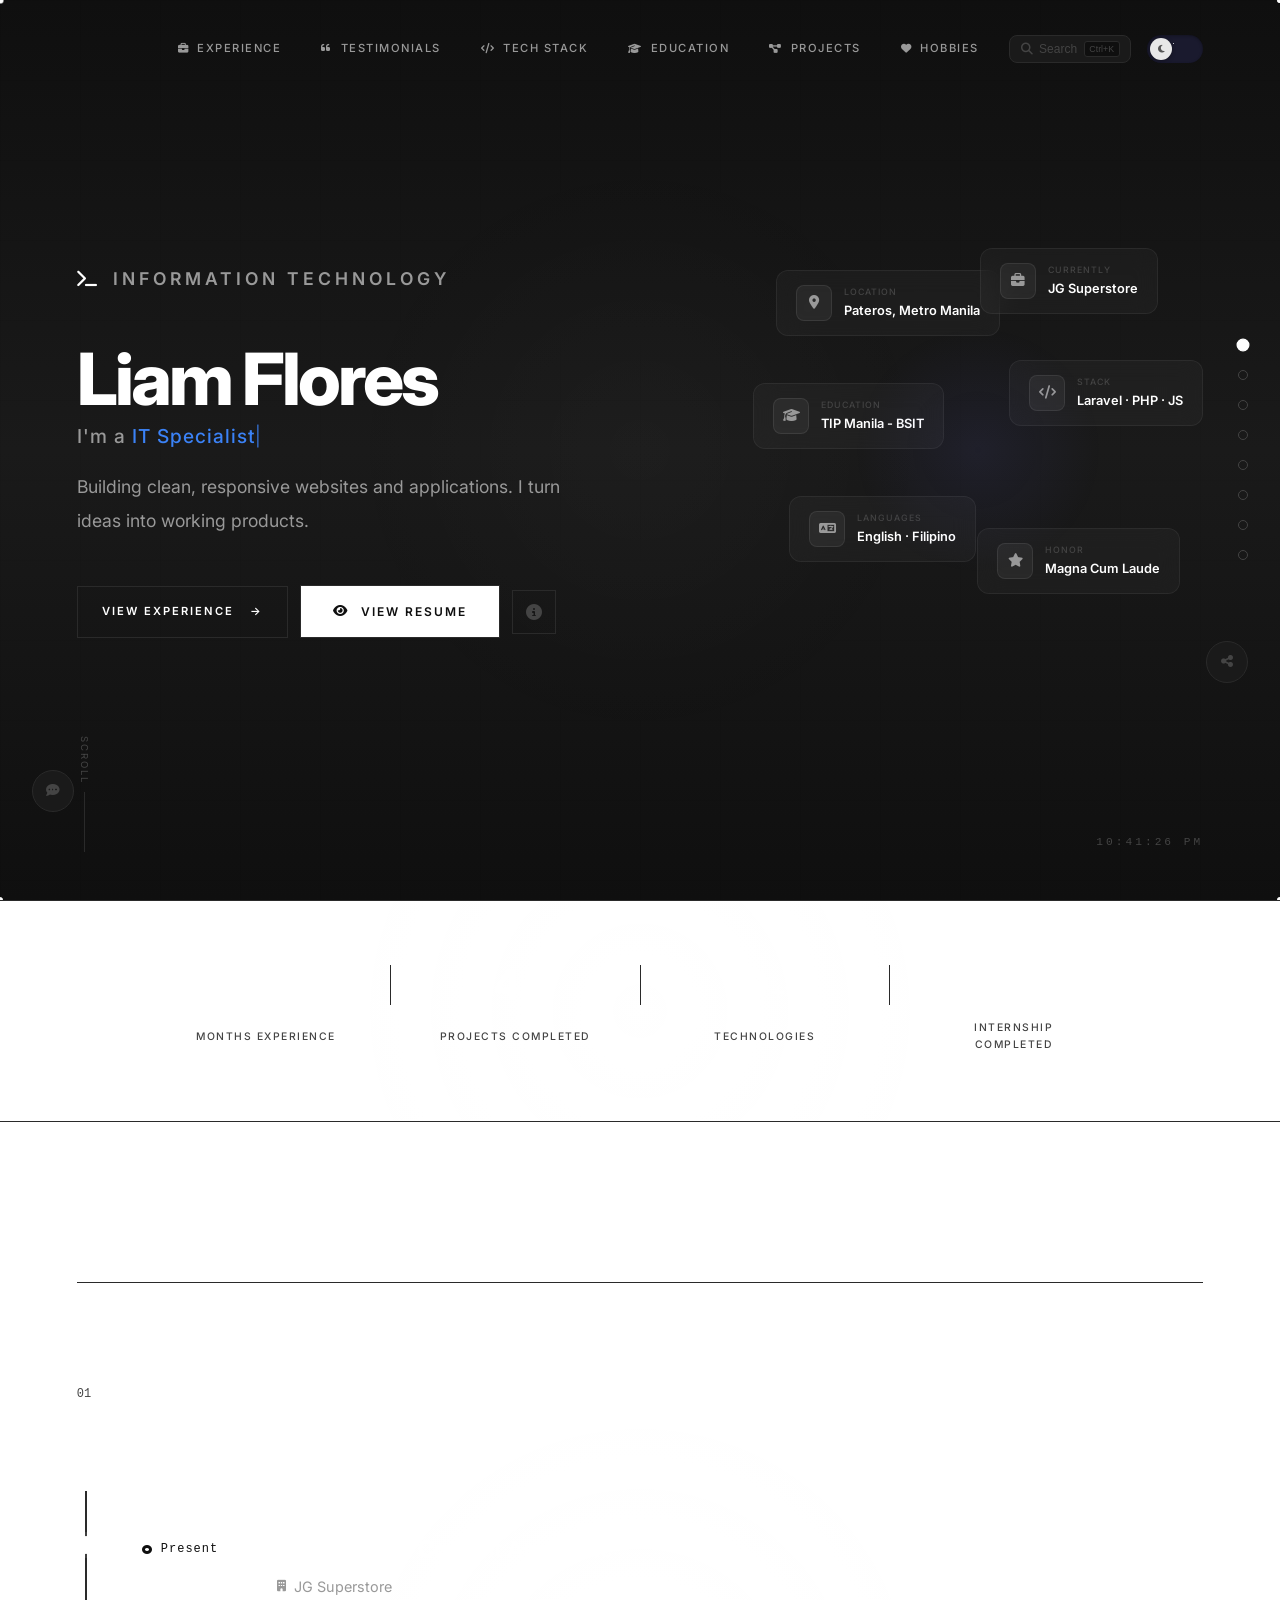
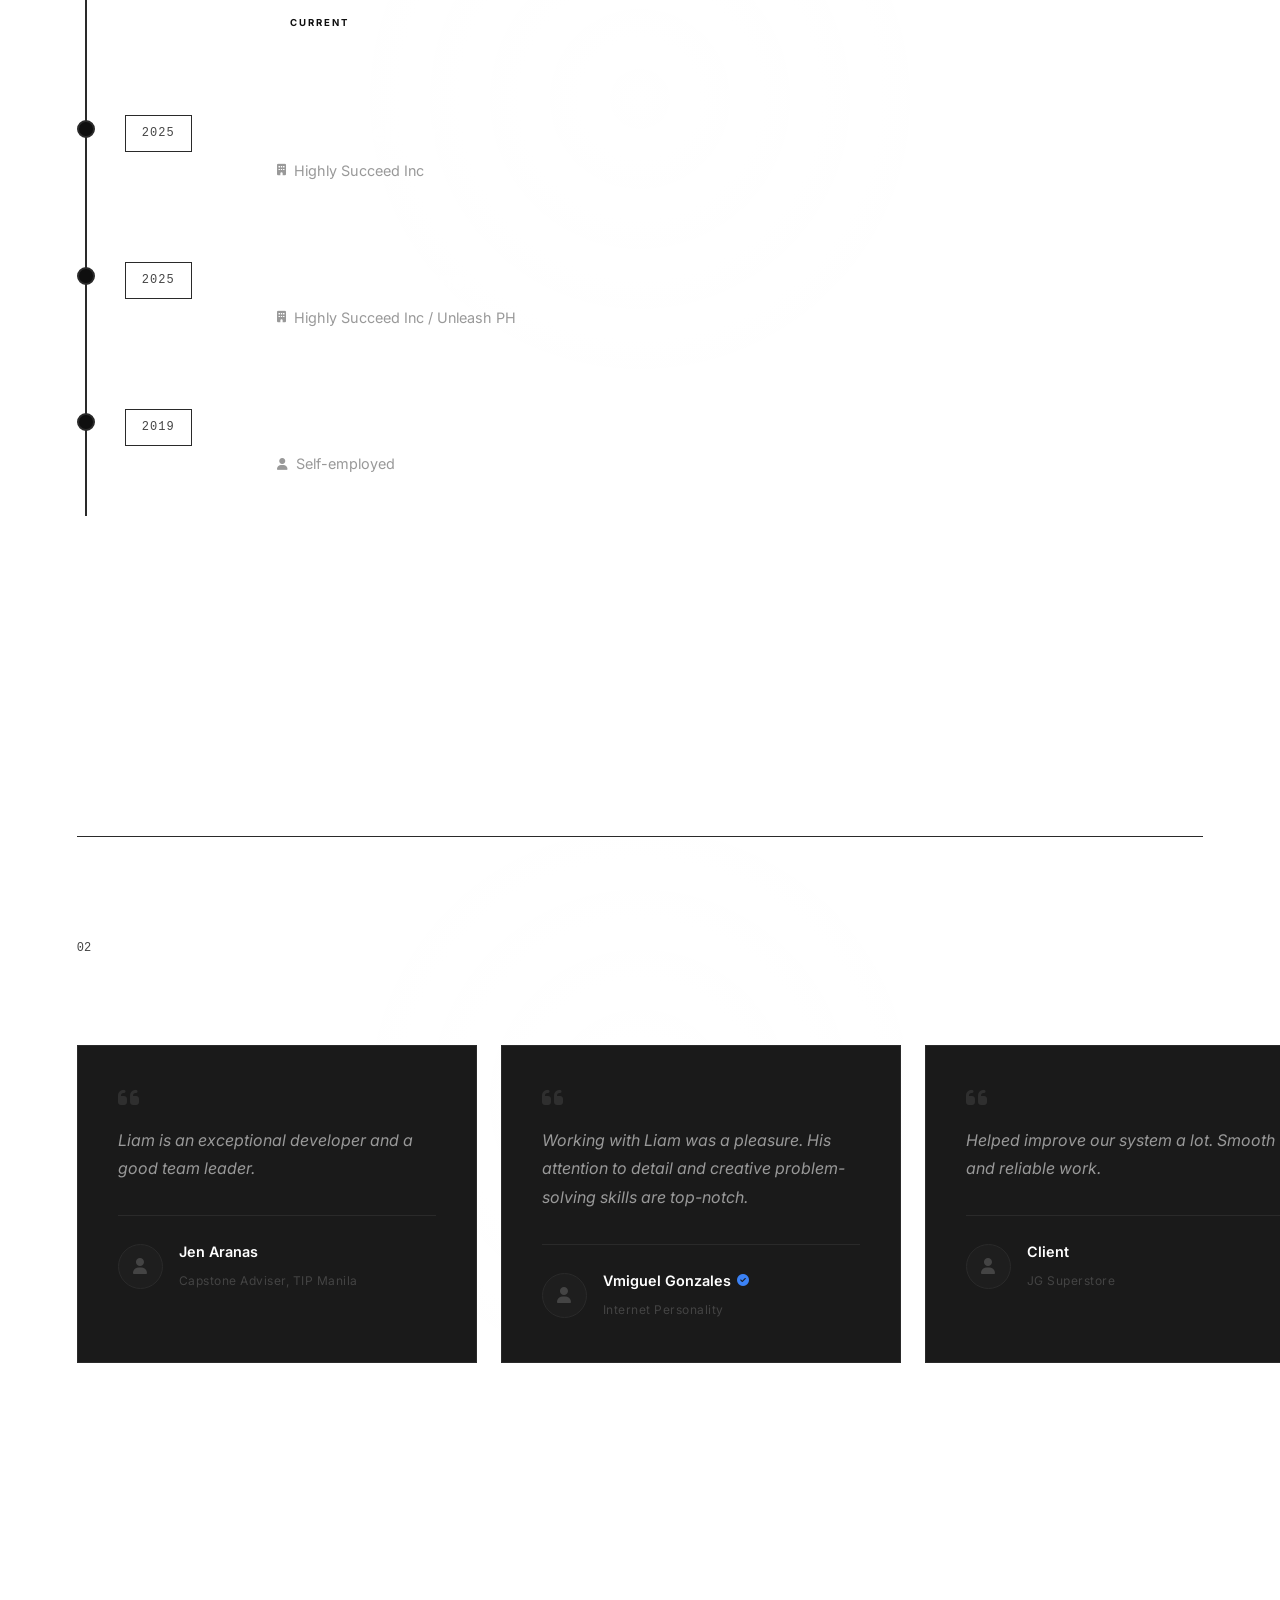
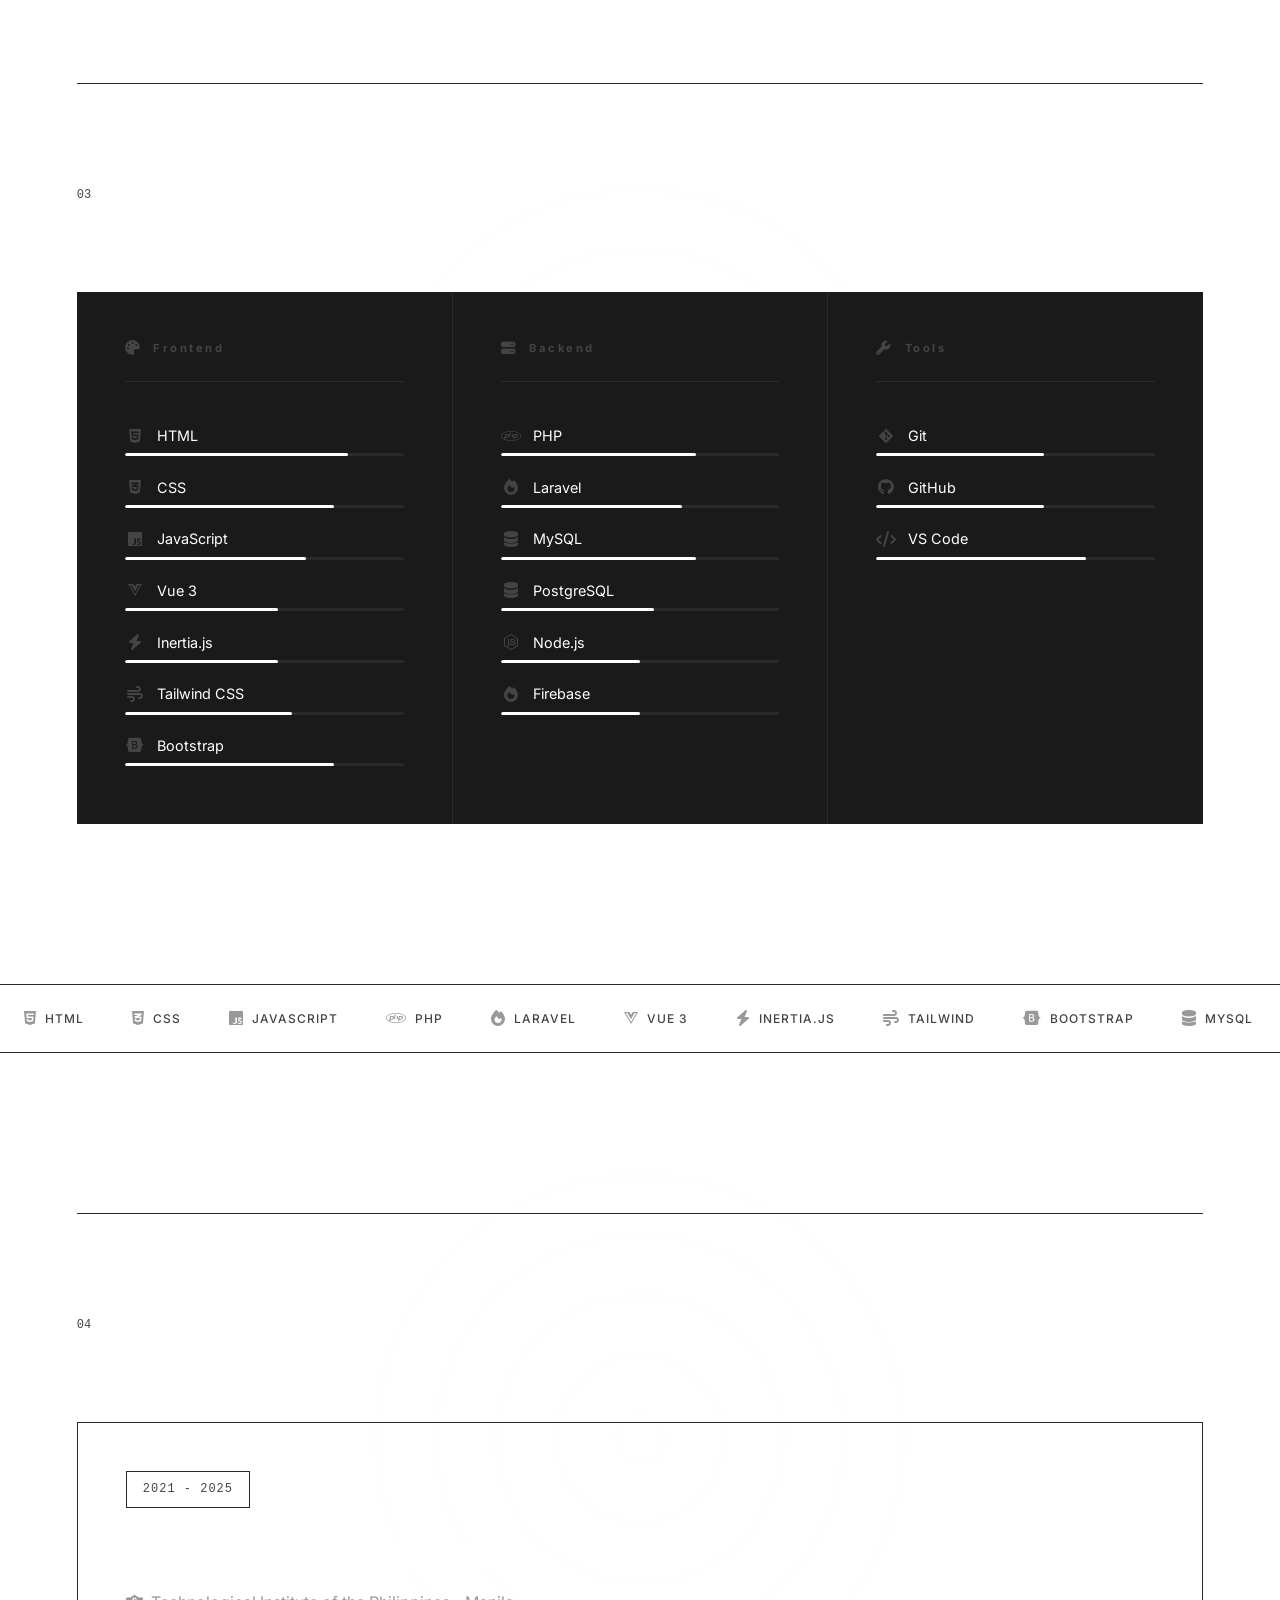
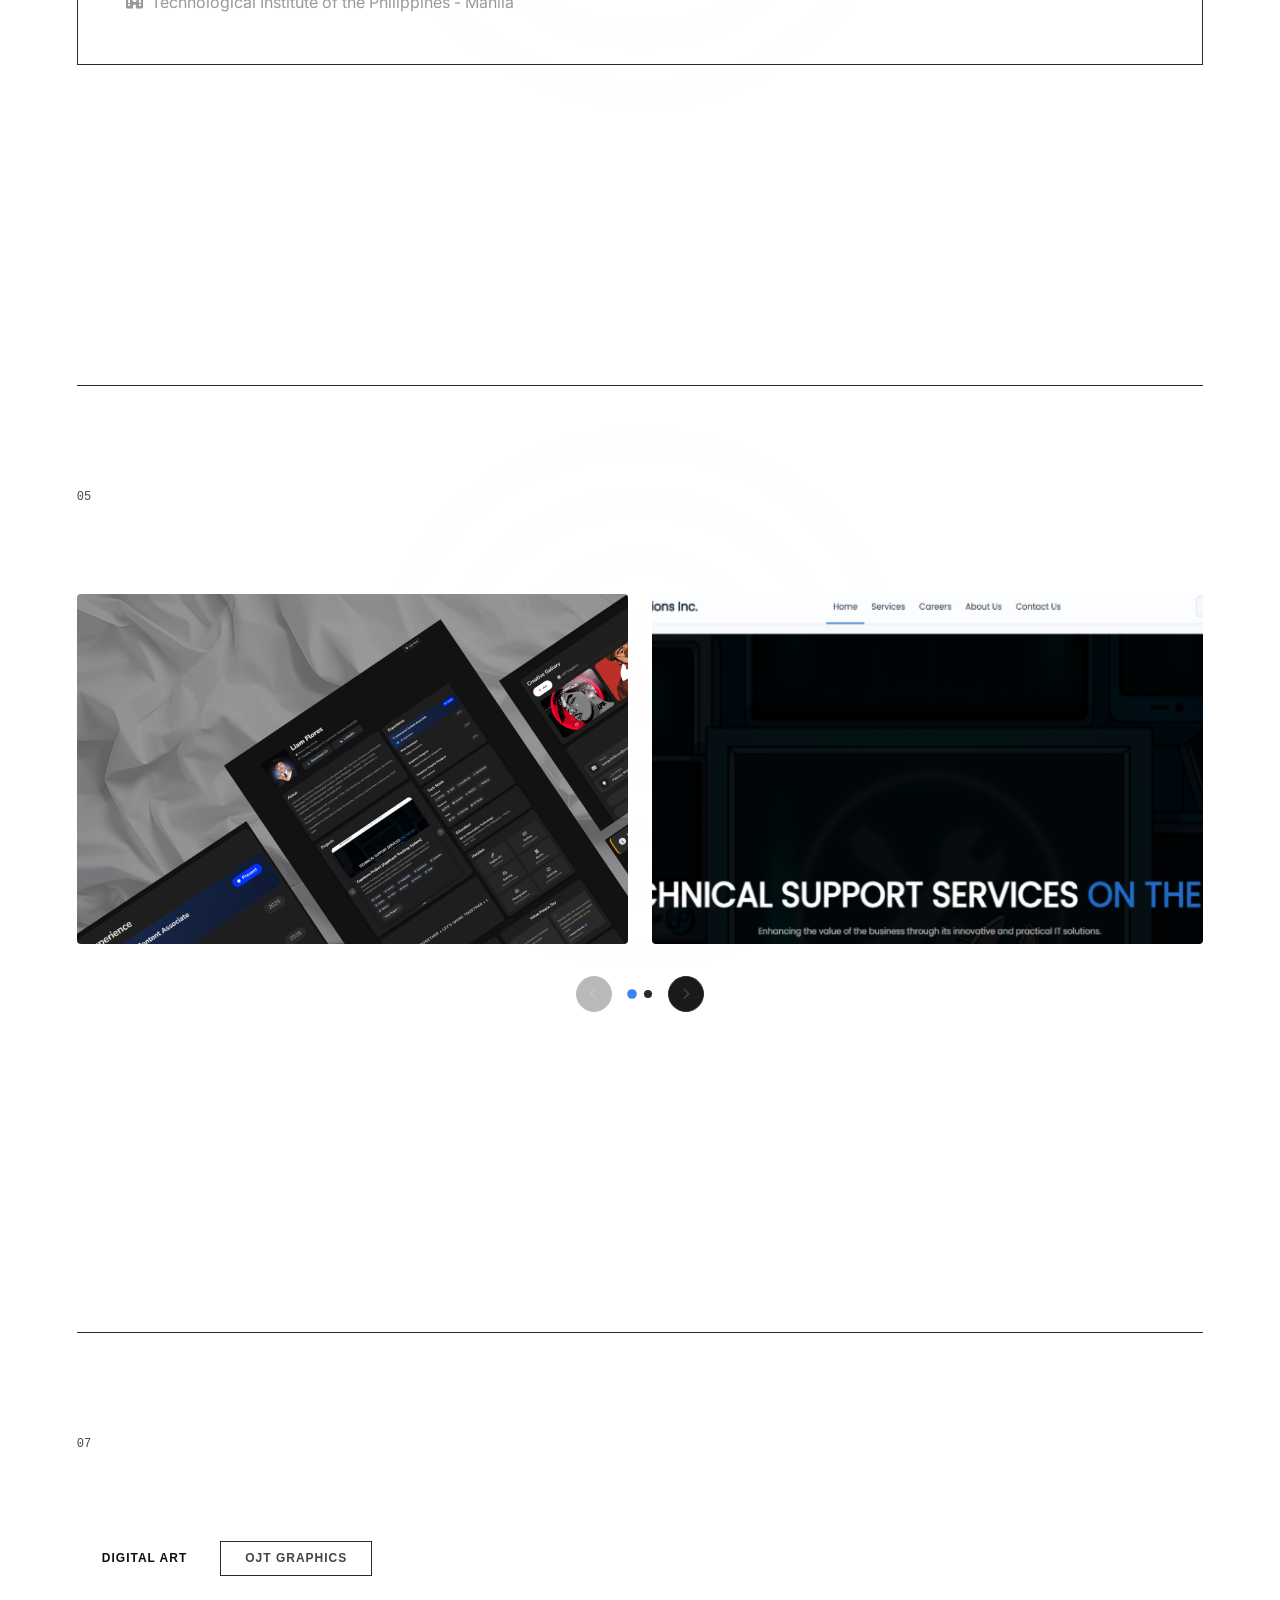
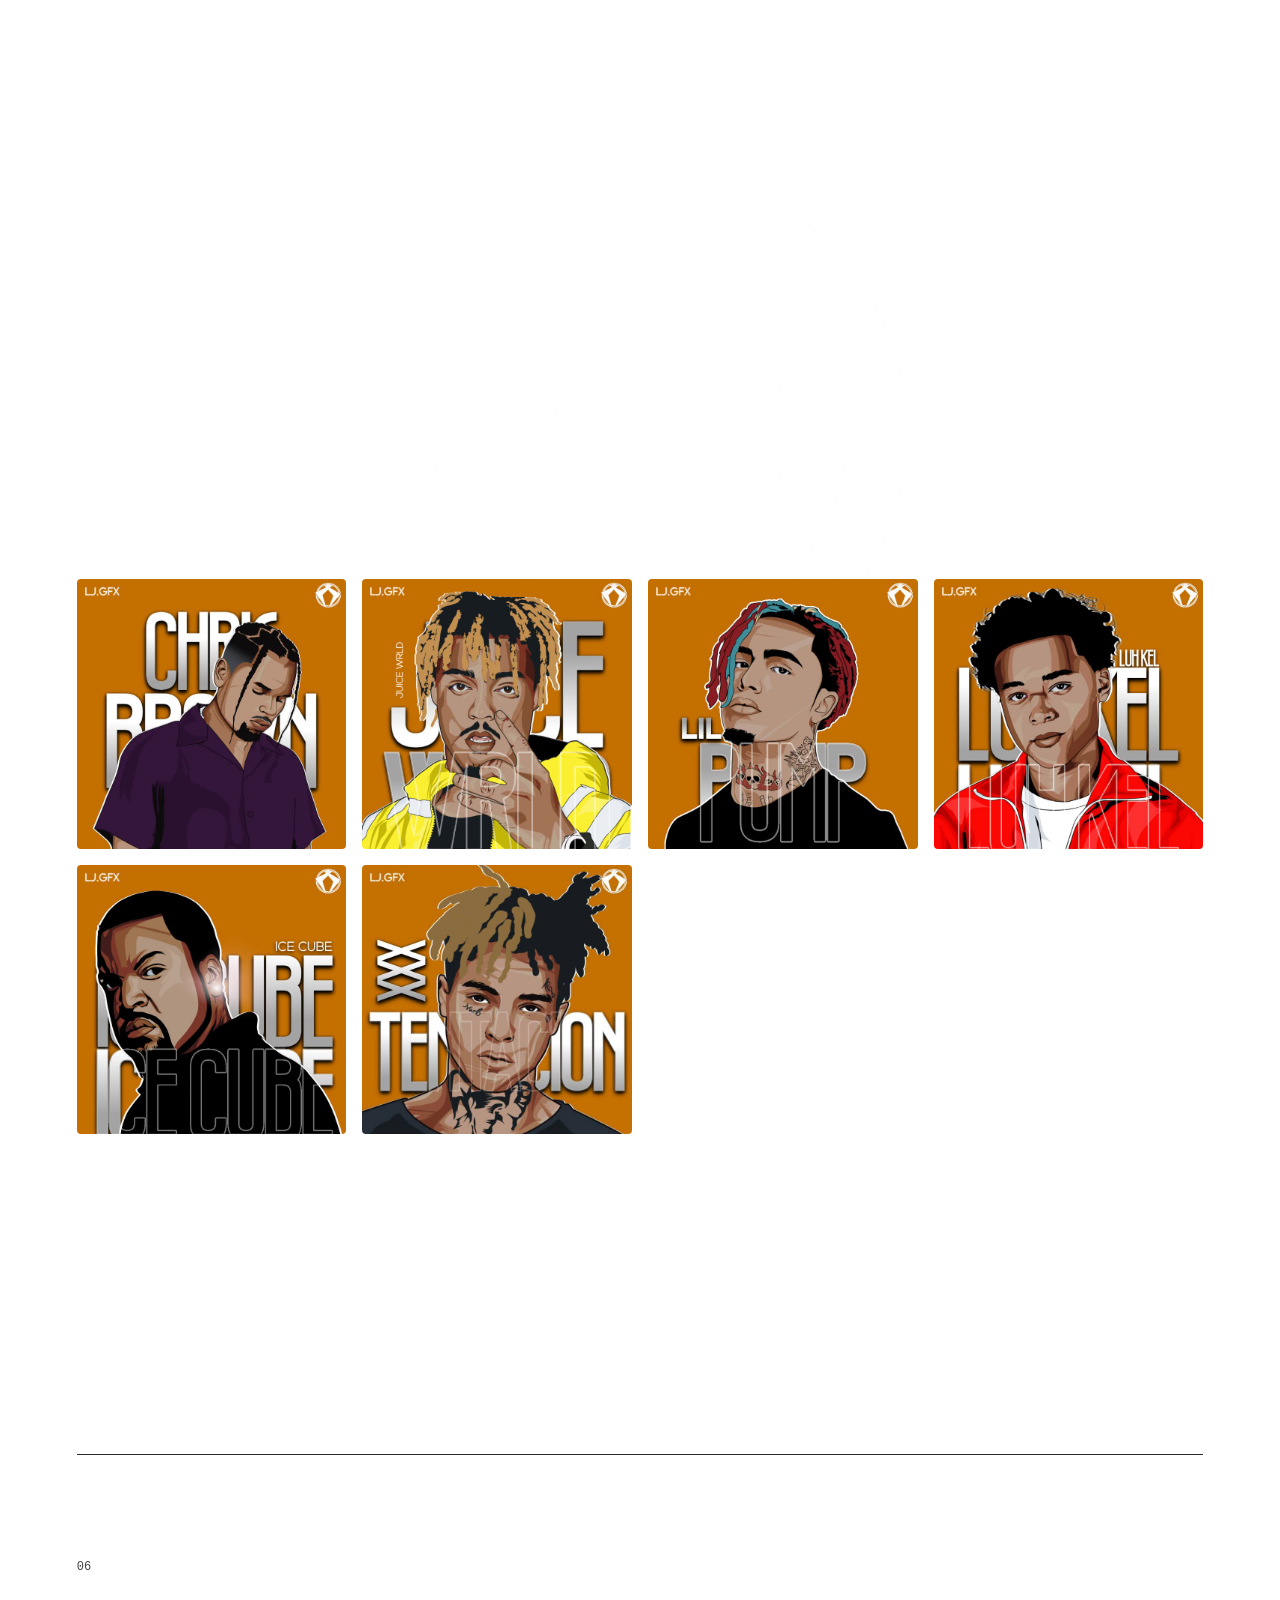
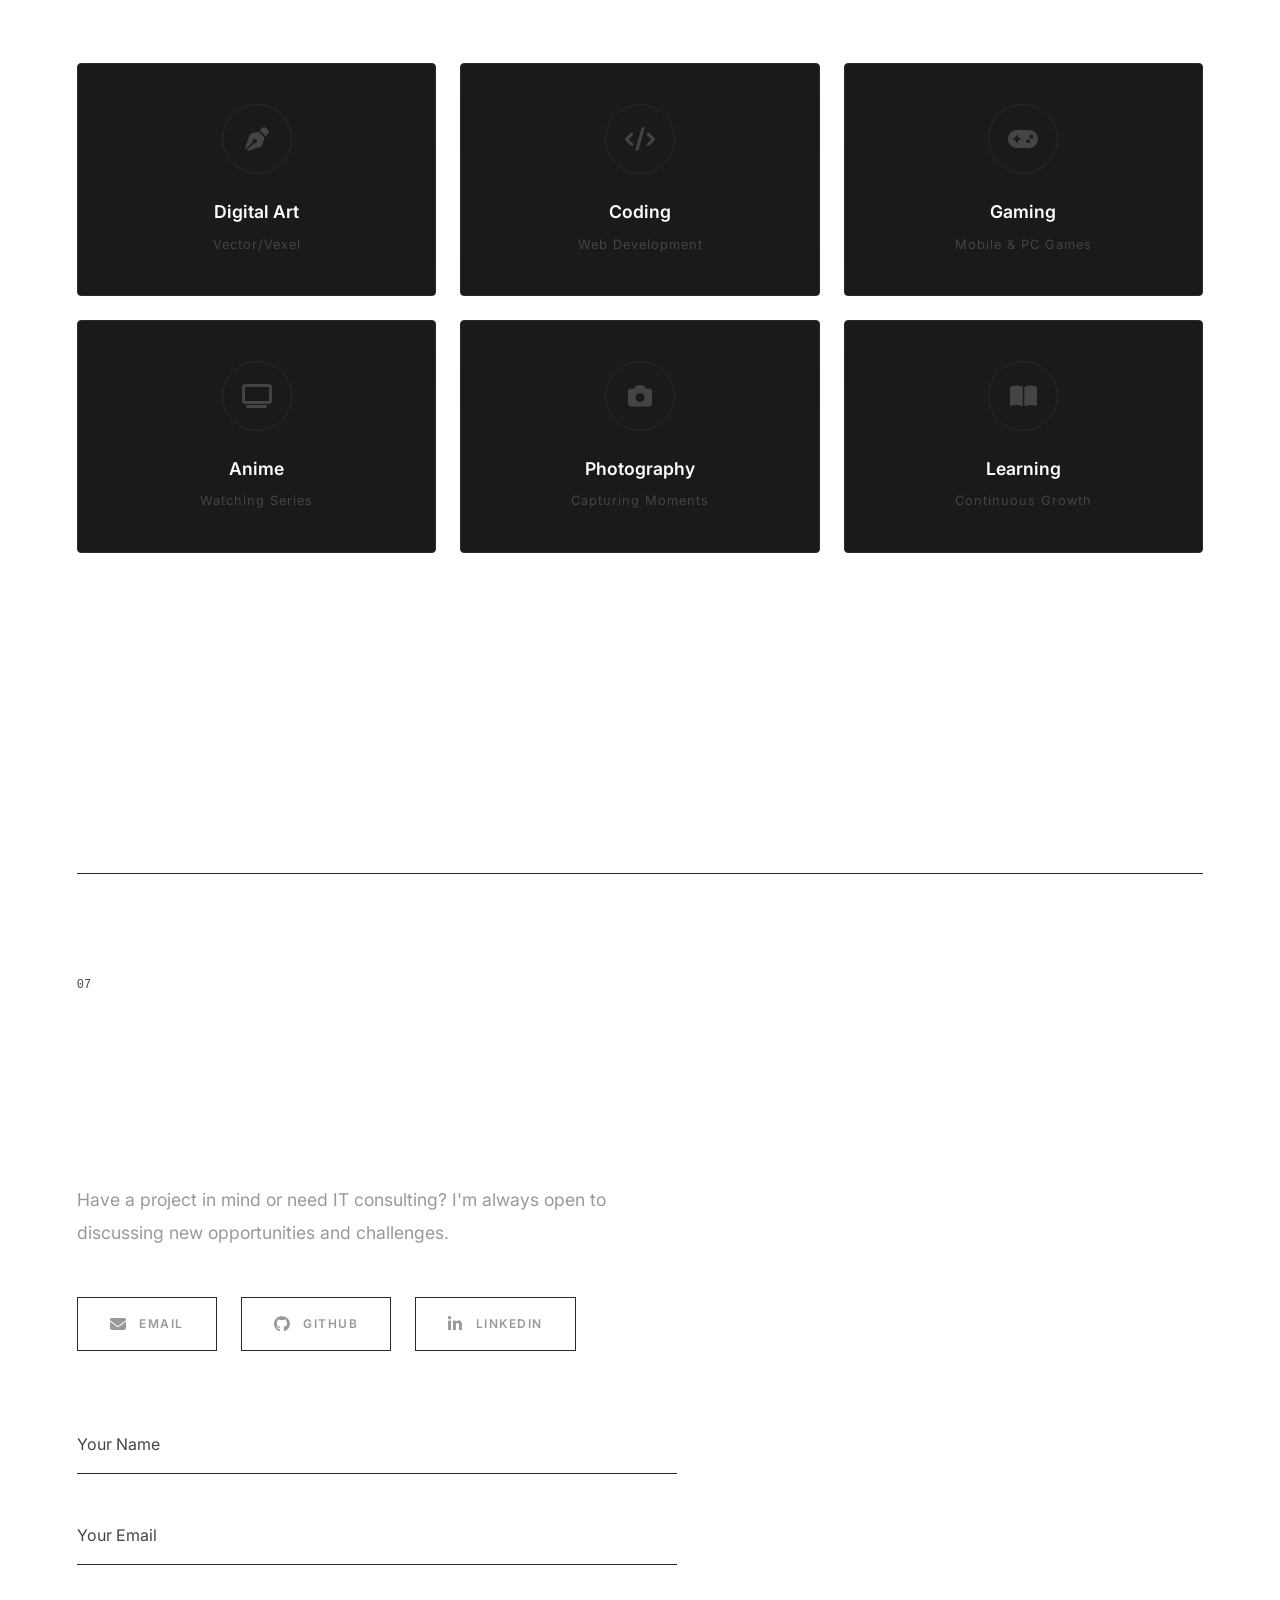
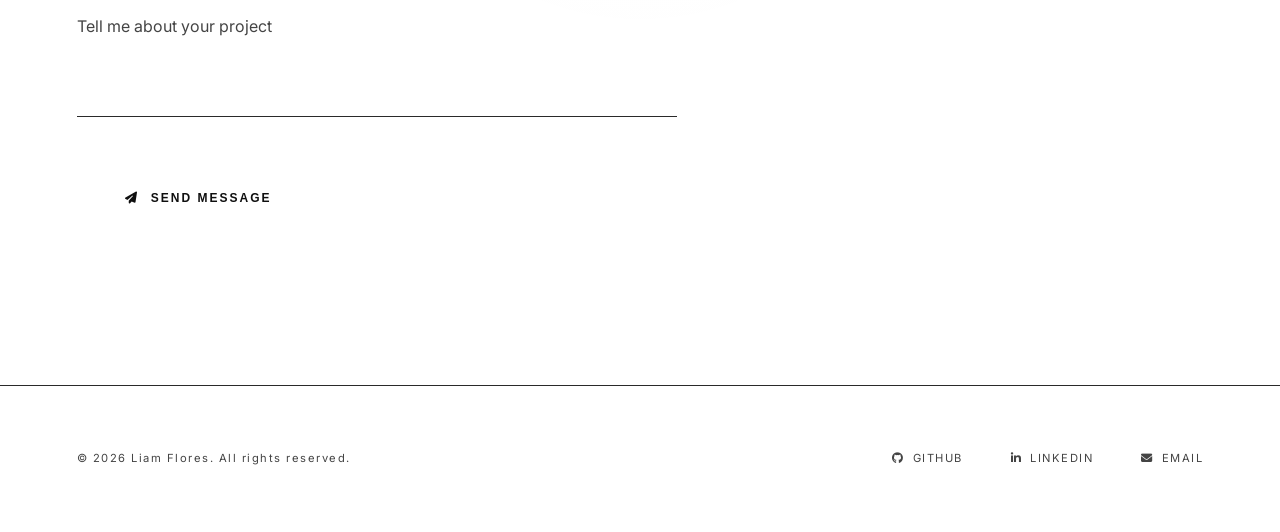
==== commit 4394b25d: "enhanced loader (typewriter like with my name)" ====
--- a/index.html
+++ b/index.html
@@ -29,6 +29,11 @@
     <link rel="stylesheet" href="https://cdnjs.cloudflare.com/ajax/libs/font-awesome/6.5.1/css/all.min.css">
 </head>
 <body>
+    <!-- Loader -->
+    <div class="page-loader" id="pageLoader">
+        <div class="loader-name"><span id="loaderTyped"></span><span class="loader-cursor">|</span></div>
+    </div>
+
     <div class="page-transition" id="pageTransition"></div>
     <canvas id="particleCanvas"></canvas>
     <div class="scroll-progress" id="scrollProgress"></div>
--- a/css/style.css
+++ b/css/style.css
@@ -4572,6 +4572,40 @@
     min-width: 1.1rem; text-align: center;
 }
 
+/* Page Loader */
+.page-loader {
+    position: fixed;
+    inset: 0;
+    z-index: 999999;
+    background: var(--bg-start);
+    display: flex;
+    align-items: center;
+    justify-content: center;
+    transition: opacity 0.5s ease, visibility 0.5s ease;
+}
+
+.page-loader.hidden {
+    opacity: 0;
+    visibility: hidden;
+}
+
+.loader-name {
+    font-size: 2.5rem;
+    font-weight: 800;
+    color: var(--text);
+    letter-spacing: 0.05em;
+}
+
+.loader-cursor {
+    color: #3b82f6;
+    animation: blink 0.7s step-end infinite;
+    font-weight: 400;
+}
+
+@keyframes blink {
+    50% { opacity: 0; }
+}
+
 @media (max-width: 480px) {
     .cmd-palette { width: 95%; border-radius: 12px; }
     .cmd-palette-overlay { padding-top: 10vh; }
